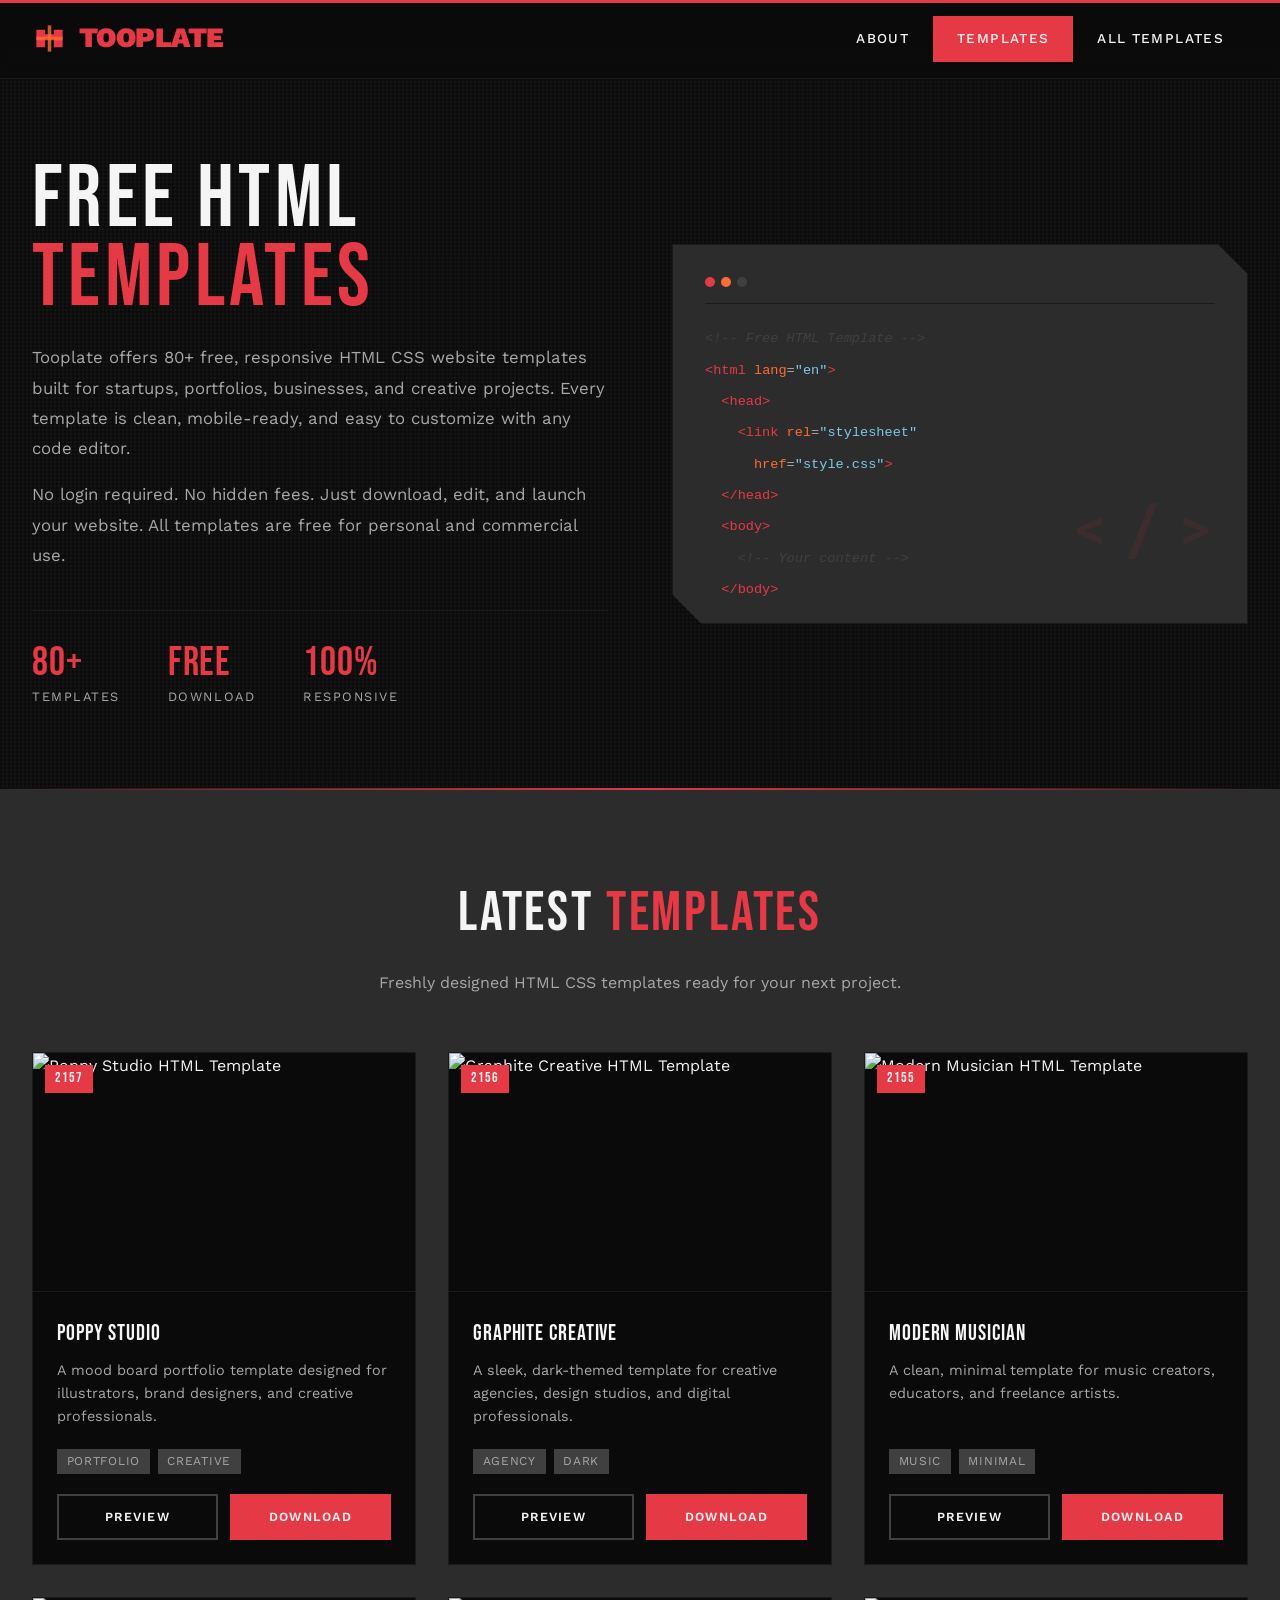
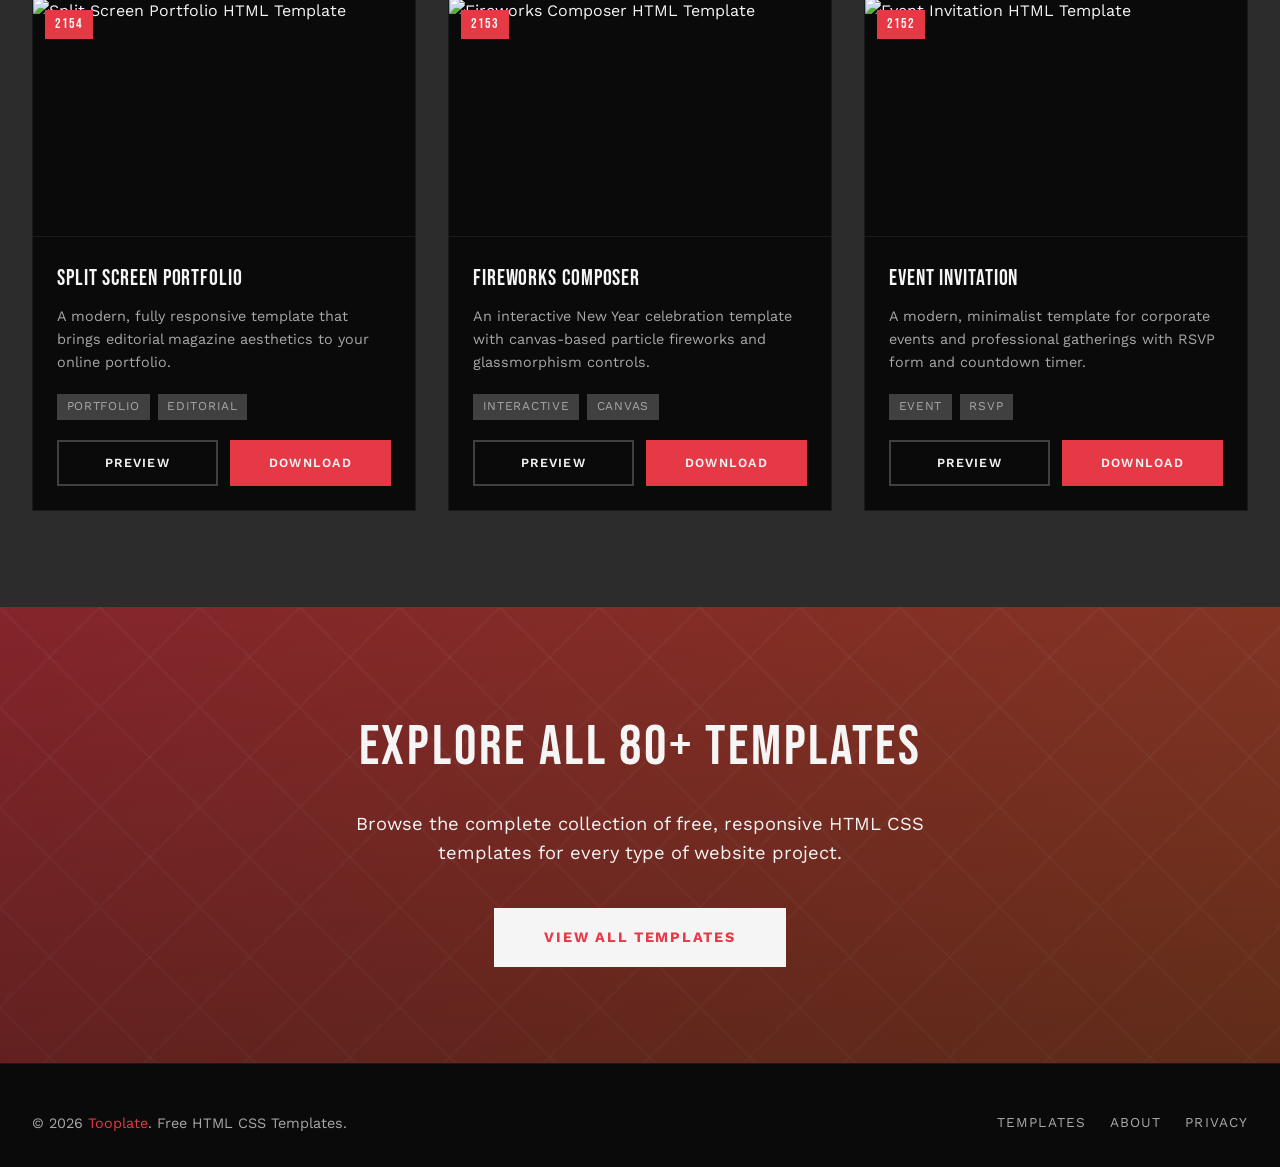
==== index.html @ a1a7fdbd "Add files via upload" ====
<!DOCTYPE html>
<html lang="en">
<head>
    <meta charset="UTF-8">
    <meta name="viewport" content="width=device-width, initial-scale=1.0">
    <title>Free HTML CSS Templates | Tooplate</title>
    <meta name="description" content="Download 80+ free HTML CSS website templates from Tooplate. Responsive, mobile-ready designs for portfolios, businesses, and creative projects. No login required.">
    <link rel="preconnect" href="https://fonts.googleapis.com">
    <link rel="preconnect" href="https://fonts.gstatic.com" crossorigin>
    <link href="https://fonts.googleapis.com/css2?family=Bebas+Neue&family=Work+Sans:wght@300;400;500;600;700&display=swap" rel="stylesheet">
    <style>
        * {
            margin: 0;
            padding: 0;
            box-sizing: border-box;
        }

        :root {
            --black: #0A0A0A;
            --concrete: #2C2C2C;
            --steel: #404040;
            --industrial-red: #E63946;
            --industrial-orange: #FF6B35;
            --light-gray: #A8A8A8;
            --white: #F5F5F5;
            --border: #1A1A1A;
        }

        html {
            scroll-behavior: smooth;
        }

        body {
            font-family: 'Work Sans', -apple-system, BlinkMacSystemFont, sans-serif;
            background-color: var(--black);
            color: var(--white);
            line-height: 1.6;
            overflow-x: hidden;
        }

        h1, h2, h3, h4, h5, h6 {
            font-family: 'Bebas Neue', 'Impact', sans-serif;
            font-weight: 400;
            letter-spacing: 0.05em;
            text-transform: uppercase;
        }

        a {
            text-decoration: none;
            color: inherit;
        }

        .container {
            max-width: 1400px;
            margin: 0 auto;
            padding: 0 2rem;
        }

        /* Navigation */
        nav {
            position: fixed;
            top: 0;
            width: 100%;
            background: linear-gradient(180deg, rgba(10,10,10,0.95) 0%, rgba(10,10,10,0.8) 100%);
            backdrop-filter: blur(10px);
            border-bottom: 1px solid var(--border);
            z-index: 1000;
            transition: background 0.3s ease;
        }

        .nav-container {
            display: flex;
            justify-content: space-between;
            align-items: center;
            padding: 1rem 2rem;
            max-width: 1400px;
            margin: 0 auto;
        }

        .logo {
            display: flex;
            align-items: center;
            gap: 0.75rem;
            font-size: 1.75rem;
            font-weight: 900;
            color: var(--industrial-red);
            text-decoration: none;
            letter-spacing: -0.02em;
            transition: all 0.3s ease;
            cursor: pointer;
            font-family: 'Work Sans', sans-serif;
        }

        .logo svg {
            width: 35px;
            height: 35px;
        }

        .logo:hover {
            color: var(--industrial-orange);
            transform: translateY(-2px);
        }

        .logo:hover svg path,
        .logo:hover svg rect {
            fill: var(--industrial-orange);
        }

        .nav-links {
            display: flex;
            list-style: none;
            gap: 0;
        }

        .nav-links a {
            color: var(--white);
            text-decoration: none;
            font-weight: 500;
            text-transform: uppercase;
            font-size: 0.85rem;
            letter-spacing: 0.1em;
            padding: 0.75rem 1.5rem;
            display: block;
            transition: all 0.3s ease;
        }

        .nav-links a:hover,
        .nav-links a.active {
            color: var(--white);
            background: var(--industrial-red);
        }

        .menu-toggle {
            display: none;
            flex-direction: column;
            gap: 4px;
            cursor: pointer;
        }

        .menu-toggle span {
            width: 25px;
            height: 2px;
            background: var(--white);
            transition: all 0.3s ease;
        }

        /* Hero / About Section */
        .hero-about {
            padding: 10rem 0 5rem;
            position: relative;
            overflow: hidden;
        }

        .hero-about::before {
            content: '';
            position: absolute;
            top: 0;
            left: 0;
            right: 0;
            bottom: 0;
            background-image: 
                repeating-linear-gradient(90deg, transparent, transparent 2px, rgba(255,255,255,0.02) 2px, rgba(255,255,255,0.02) 4px),
                repeating-linear-gradient(0deg, transparent, transparent 2px, rgba(255,255,255,0.02) 2px, rgba(255,255,255,0.02) 4px);
            pointer-events: none;
        }

        .hero-about::after {
            content: '';
            position: absolute;
            bottom: 0;
            left: 0;
            right: 0;
            height: 1px;
            background: linear-gradient(90deg, transparent, var(--industrial-red), transparent);
        }

        .hero-grid {
            display: grid;
            grid-template-columns: 1fr 1fr;
            gap: 4rem;
            align-items: center;
            position: relative;
        }

        .hero-text h1 {
            font-size: clamp(3rem, 7vw, 5.5rem);
            line-height: 0.9;
            margin-bottom: 1.5rem;
        }

        .hero-text h1 span {
            color: var(--industrial-red);
        }

        .hero-text p {
            font-size: 1.05rem;
            line-height: 1.8;
            color: var(--light-gray);
            margin-bottom: 1rem;
        }

        .hero-stats {
            display: flex;
            gap: 3rem;
            margin-top: 2.5rem;
            padding-top: 2rem;
            border-top: 1px solid var(--border);
        }

        .hero-stat {
            text-align: left;
        }

        .hero-stat-number {
            display: block;
            font-family: 'Bebas Neue', sans-serif;
            font-size: 2.5rem;
            color: var(--industrial-red);
            letter-spacing: 0.02em;
            line-height: 1;
        }

        .hero-stat-label {
            font-size: 0.8rem;
            color: var(--light-gray);
            text-transform: uppercase;
            letter-spacing: 0.12em;
            margin-top: 0.25rem;
        }

        .hero-visual {
            position: relative;
            height: 380px;
        }

        .hero-code-block {
            position: absolute;
            top: 0;
            left: 0;
            right: 0;
            bottom: 0;
            background: var(--concrete);
            border: 1px solid var(--border);
            padding: 2rem;
            overflow: hidden;
            clip-path: polygon(0 0, calc(100% - 30px) 0, 100% 30px, 100% 100%, 30px 100%, 0 calc(100% - 30px));
        }

        .hero-code-block::before {
            content: '< / >';
            position: absolute;
            bottom: 1.5rem;
            right: 2rem;
            font-family: 'Bebas Neue', sans-serif;
            font-size: 5rem;
            color: var(--industrial-red);
            opacity: 0.08;
            letter-spacing: 0.05em;
        }

        .code-header {
            display: flex;
            gap: 6px;
            margin-bottom: 1.5rem;
            padding-bottom: 1rem;
            border-bottom: 1px solid var(--border);
        }

        .code-dot {
            width: 10px;
            height: 10px;
            border-radius: 50%;
            background: var(--steel);
        }

        .code-dot:first-child { background: var(--industrial-red); }
        .code-dot:nth-child(2) { background: var(--industrial-orange); }

        .code-line {
            font-family: 'Courier New', monospace;
            font-size: 0.85rem;
            color: var(--light-gray);
            margin-bottom: 0.6rem;
            opacity: 0;
            transform: translateX(-10px);
            animation: codeFade 0.4s ease forwards;
        }

        .code-line:nth-child(2) { animation-delay: 0.1s; }
        .code-line:nth-child(3) { animation-delay: 0.2s; }
        .code-line:nth-child(4) { animation-delay: 0.3s; }
        .code-line:nth-child(5) { animation-delay: 0.4s; }
        .code-line:nth-child(6) { animation-delay: 0.5s; }
        .code-line:nth-child(7) { animation-delay: 0.6s; }
        .code-line:nth-child(8) { animation-delay: 0.7s; }
        .code-line:nth-child(9) { animation-delay: 0.8s; }

        .code-tag { color: var(--industrial-red); }
        .code-attr { color: var(--industrial-orange); }
        .code-val { color: #7EC8E3; }
        .code-comment { color: var(--steel); font-style: italic; }

        @keyframes codeFade {
            to {
                opacity: 1;
                transform: translateX(0);
            }
        }

        /* Templates Section */
        .templates-section {
            padding: 5rem 0 6rem;
            background: var(--concrete);
            position: relative;
        }

        .templates-section::before {
            content: '';
            position: absolute;
            top: 0;
            left: 0;
            right: 0;
            height: 1px;
            background: linear-gradient(90deg, transparent, var(--industrial-red), transparent);
        }

        .section-header {
            text-align: center;
            margin-bottom: 3.5rem;
        }

        .section-header h2 {
            font-size: clamp(2rem, 5vw, 3.5rem);
            margin-bottom: 0.75rem;
        }

        .section-header h2 span {
            color: var(--industrial-red);
        }

        .section-header p {
            max-width: 600px;
            margin: 0 auto;
            color: var(--light-gray);
            font-size: 1rem;
        }

        /* Template Cards */
        .templates-grid {
            display: grid;
            grid-template-columns: repeat(3, 1fr);
            gap: 2rem;
        }

        .template-card {
            background: var(--black);
            border: 1px solid var(--border);
            transition: all 0.4s cubic-bezier(0.22, 1, 0.36, 1);
            position: relative;
            overflow: hidden;
            display: flex;
            flex-direction: column;
        }

        .template-card::before {
            content: '';
            position: absolute;
            top: 0;
            left: 0;
            width: 3px;
            height: 0;
            background: var(--industrial-red);
            transition: height 0.4s cubic-bezier(0.22, 1, 0.36, 1);
            z-index: 2;
        }

        .template-card:hover::before {
            height: 100%;
        }

        .template-card:hover {
            transform: translateY(-8px);
            border-color: var(--industrial-red);
            box-shadow: 0 20px 50px rgba(230, 57, 70, 0.12);
        }

        .template-thumb {
            width: 100%;
            aspect-ratio: 16 / 10;
            overflow: hidden;
            position: relative;
            border-bottom: 1px solid var(--border);
        }

        .template-thumb img {
            width: 100%;
            height: 100%;
            object-fit: cover;
            object-position: top;
            transition: transform 0.6s cubic-bezier(0.22, 1, 0.36, 1);
        }

        .template-card:hover .template-thumb img {
            transform: scale(1.05);
        }

        .template-thumb-overlay {
            position: absolute;
            top: 0;
            left: 0;
            right: 0;
            bottom: 0;
            background: linear-gradient(180deg, transparent 60%, rgba(10,10,10,0.5) 100%);
            opacity: 0;
            transition: opacity 0.3s ease;
            pointer-events: none;
        }

        .template-card:hover .template-thumb-overlay {
            opacity: 1;
        }

        .template-number {
            position: absolute;
            top: 0.75rem;
            left: 0.75rem;
            background: var(--industrial-red);
            color: var(--white);
            font-family: 'Bebas Neue', sans-serif;
            font-size: 0.85rem;
            padding: 0.2rem 0.6rem;
            letter-spacing: 0.08em;
            z-index: 1;
        }

        .template-info {
            padding: 1.5rem;
            display: flex;
            flex-direction: column;
            flex: 1;
        }

        .template-info h3 {
            font-size: 1.4rem;
            margin-bottom: 0.5rem;
            color: var(--white);
            letter-spacing: 0.04em;
            transition: color 0.3s ease;
        }

        .template-card:hover .template-info h3 {
            color: var(--industrial-red);
        }

        .template-info p {
            font-size: 0.9rem;
            line-height: 1.6;
            color: var(--light-gray);
            margin-bottom: 1.25rem;
            flex: 1;
        }

        .template-tags {
            display: flex;
            gap: 0.5rem;
            flex-wrap: wrap;
            margin-bottom: 1.25rem;
        }

        .template-tag {
            background: var(--steel);
            padding: 0.2rem 0.6rem;
            font-size: 0.75rem;
            text-transform: uppercase;
            letter-spacing: 0.06em;
            color: var(--light-gray);
            transition: all 0.3s ease;
        }

        .template-card:hover .template-tag {
            background: rgba(230, 57, 70, 0.15);
            color: var(--white);
        }

        .template-actions {
            display: flex;
            gap: 0.75rem;
            margin-top: auto;
        }

        .btn-preview {
            flex: 1;
            padding: 0.7rem 1rem;
            text-align: center;
            font-weight: 600;
            text-transform: uppercase;
            font-size: 0.78rem;
            letter-spacing: 0.1em;
            border: 2px solid var(--steel);
            color: var(--white);
            transition: all 0.3s ease;
        }

        .btn-preview:hover {
            border-color: var(--industrial-red);
            background: var(--industrial-red);
        }

        .btn-download {
            flex: 1;
            padding: 0.7rem 1rem;
            text-align: center;
            font-weight: 600;
            text-transform: uppercase;
            font-size: 0.78rem;
            letter-spacing: 0.1em;
            background: var(--industrial-red);
            color: var(--white);
            border: 2px solid var(--industrial-red);
            transition: all 0.3s ease;
        }

        .btn-download:hover {
            background: transparent;
            color: var(--industrial-red);
        }

        /* CTA Section */
        .cta {
            padding: 6rem 0;
            background: linear-gradient(135deg, rgba(230,57,70,0.8) 0%, rgba(255,107,53,0.7) 100%);
            text-align: center;
            position: relative;
            overflow: hidden;
        }

        .cta::before {
            content: '';
            position: absolute;
            top: 0;
            left: 0;
            width: 100%;
            height: 100%;
            background-image: 
                linear-gradient(45deg, transparent 49%, rgba(255,255,255,0.05) 49%, rgba(255,255,255,0.05) 51%, transparent 51%),
                linear-gradient(-45deg, transparent 49%, rgba(255,255,255,0.05) 49%, rgba(255,255,255,0.05) 51%, transparent 51%);
            background-size: 100px 100px;
            pointer-events: none;
        }

        .cta::after {
            content: '';
            position: absolute;
            top: 0;
            left: 0;
            right: 0;
            bottom: 0;
            background: linear-gradient(180deg, rgba(10,10,10,0.3) 0%, rgba(10,10,10,0.5) 100%);
            pointer-events: none;
        }

        .cta-content {
            position: relative;
            z-index: 1;
        }

        .cta h2 {
            font-size: clamp(2rem, 5vw, 3.5rem);
            color: var(--white);
            margin-bottom: 1rem;
        }

        .cta p {
            color: var(--white);
            font-size: 1.15rem;
            margin-bottom: 2.5rem;
            max-width: 600px;
            margin-left: auto;
            margin-right: auto;
        }

        .btn-all-templates {
            display: inline-block;
            background: var(--white);
            color: var(--industrial-red);
            padding: 1rem 3rem;
            font-weight: 700;
            text-transform: uppercase;
            letter-spacing: 0.12em;
            font-size: 0.9rem;
            border: 2px solid var(--white);
            transition: all 0.3s ease;
        }

        .btn-all-templates:hover {
            background: transparent;
            color: var(--white);
            transform: translateX(5px);
        }

        /* Footer */
        footer {
            background: var(--black);
            border-top: 1px solid var(--border);
            padding: 3rem 0 2rem;
        }

        .footer-bottom {
            display: flex;
            justify-content: space-between;
            align-items: center;
        }

        .footer-credits {
            display: flex;
            gap: 2rem;
            align-items: center;
        }

        .footer-credits p {
            color: var(--light-gray);
            font-size: 0.9rem;
        }

        .footer-credits a {
            color: var(--industrial-red);
            transition: color 0.3s ease;
        }

        .footer-credits a:hover {
            color: var(--industrial-orange);
        }

        .footer-nav {
            display: flex;
            gap: 1.5rem;
        }

        .footer-nav a {
            color: var(--light-gray);
            font-size: 0.85rem;
            text-transform: uppercase;
            letter-spacing: 0.08em;
            transition: color 0.3s ease;
        }

        .footer-nav a:hover {
            color: var(--industrial-red);
        }

        /* Loading Animation */
        .loading-bar {
            position: fixed;
            top: 0;
            left: 0;
            width: 100%;
            height: 3px;
            background: var(--industrial-red);
            transform: scaleX(0);
            transform-origin: left;
            animation: loading 2s ease-out forwards;
            z-index: 10000;
        }

        @keyframes loading {
            to { transform: scaleX(1); }
        }

        /* Scroll Reveal */
        .reveal {
            opacity: 0;
            transform: translateY(30px);
            transition: opacity 0.7s cubic-bezier(0.22, 1, 0.36, 1), transform 0.7s cubic-bezier(0.22, 1, 0.36, 1);
        }

        .reveal.visible {
            opacity: 1;
            transform: translateY(0);
        }

        /* Responsive */
        @media (max-width: 1024px) {
            .templates-grid {
                grid-template-columns: repeat(2, 1fr);
            }

            .hero-grid {
                grid-template-columns: 1fr;
                gap: 2.5rem;
            }

            .hero-visual {
                height: 280px;
            }
        }

        @media (max-width: 768px) {
            .menu-toggle {
                display: flex;
            }

            .nav-links {
                display: none;
                position: fixed;
                top: 70px;
                left: 0;
                right: 0;
                bottom: 0;
                background: var(--black);
                flex-direction: column;
                padding: 8rem 0;
				justify-content: center;
                border-bottom: 2px solid var(--industrial-red);
                z-index: 999;
                overflow-y: auto;
            }

            .nav-links.active {
                display: flex;
            }

            .nav-links a {
                padding: 1rem 2rem;
                border-bottom: 1px solid var(--border);
            }

            .nav-links a:hover {
                background: var(--industrial-red);
            }

            .menu-toggle.active span:nth-child(1) {
                transform: rotate(45deg) translate(5px, 5px);
            }

            .menu-toggle.active span:nth-child(2) {
                opacity: 0;
            }

            .menu-toggle.active span:nth-child(3) {
                transform: rotate(-45deg) translate(7px, -6px);
            }

            .templates-grid {
                grid-template-columns: 1fr;
            }

            .hero-about {
                padding: 8rem 0 3rem;
            }

            .hero-stats {
                gap: 1.5rem;
            }

            .footer-bottom {
                flex-direction: column;
                gap: 1rem;
                text-align: center;
            }

            .footer-credits {
                flex-direction: column;
                gap: 0.5rem;
            }
        }

        @media (prefers-reduced-motion: reduce) {
            *, *::before, *::after {
                animation-duration: 0.01ms !important;
                animation-iteration-count: 1 !important;
                transition-duration: 0.01ms !important;
            }
        }
    </style>
</head>
<body>
    <div class="loading-bar"></div>

    <!-- Navigation -->
    <nav>
        <div class="nav-container">
            <a href="https://www.tooplate.com" class="logo">
                <svg viewBox="0 0 40 40" xmlns="http://www.w3.org/2000/svg">
                    <path d="M5 10 L5 30 L15 30 L15 20 L25 20 L25 30 L35 30 L35 10 L25 10 L25 15 L15 15 L15 10 Z" fill="#E63946"/>
                    <rect x="18" y="5" width="4" height="30" fill="#FF6B35" opacity="0.8"/>
                    <rect x="5" y="18" width="30" height="4" fill="#FF6B35" opacity="0.8"/>
                </svg>
                TOOPLATE
            </a>
            <ul class="nav-links">
                <li><a href="#about">About</a></li>
                <li><a href="#templates" class="active">Templates</a></li>
                <li><a href="https://www.tooplate.com/free-templates">All Templates</a></li>
            </ul>
            <div class="menu-toggle">
                <span></span>
                <span></span>
                <span></span>
            </div>
        </div>
    </nav>

    <!-- Hero / About Section -->
    <section class="hero-about" id="about">
        <div class="container">
            <div class="hero-grid">
                <div class="hero-text">
                    <h1>Free HTML<br><span>Templates</span></h1>
                    <p>Tooplate offers 80+ free, responsive HTML CSS website templates built for startups, portfolios, businesses, and creative projects. Every template is clean, mobile-ready, and easy to customize with any code editor.</p>
                    <p>No login required. No hidden fees. Just download, edit, and launch your website. All templates are free for personal and commercial use.</p>
                    <div class="hero-stats">
                        <div class="hero-stat">
                            <span class="hero-stat-number">80+</span>
                            <span class="hero-stat-label">Templates</span>
                        </div>
                        <div class="hero-stat">
                            <span class="hero-stat-number">Free</span>
                            <span class="hero-stat-label">Download</span>
                        </div>
                        <div class="hero-stat">
                            <span class="hero-stat-number">100%</span>
                            <span class="hero-stat-label">Responsive</span>
                        </div>
                    </div>
                </div>
                <div class="hero-visual">
                    <div class="hero-code-block">
                        <div class="code-header">
                            <div class="code-dot"></div>
                            <div class="code-dot"></div>
                            <div class="code-dot"></div>
                        </div>
                        <div class="code-line"><span class="code-comment">&lt;!-- Free HTML Template --&gt;</span></div>
                        <div class="code-line"><span class="code-tag">&lt;html</span> <span class="code-attr">lang</span>=<span class="code-val">"en"</span><span class="code-tag">&gt;</span></div>
                        <div class="code-line">&nbsp;&nbsp;<span class="code-tag">&lt;head&gt;</span></div>
                        <div class="code-line">&nbsp;&nbsp;&nbsp;&nbsp;<span class="code-tag">&lt;link</span> <span class="code-attr">rel</span>=<span class="code-val">"stylesheet"</span></div>
                        <div class="code-line">&nbsp;&nbsp;&nbsp;&nbsp;&nbsp;&nbsp;<span class="code-attr">href</span>=<span class="code-val">"style.css"</span><span class="code-tag">&gt;</span></div>
                        <div class="code-line">&nbsp;&nbsp;<span class="code-tag">&lt;/head&gt;</span></div>
                        <div class="code-line">&nbsp;&nbsp;<span class="code-tag">&lt;body&gt;</span></div>
                        <div class="code-line">&nbsp;&nbsp;&nbsp;&nbsp;<span class="code-comment">&lt;!-- Your content --&gt;</span></div>
                        <div class="code-line">&nbsp;&nbsp;<span class="code-tag">&lt;/body&gt;</span></div>
                    </div>
                </div>
            </div>
        </div>
    </section>

    <!-- Templates Grid -->
    <section class="templates-section" id="templates">
        <div class="container">
            <div class="section-header">
                <h2>Latest <span>Templates</span></h2>
                <p>Freshly designed HTML CSS templates ready for your next project.</p>
            </div>

            <div class="templates-grid">

                <!-- Template 1: Poppy Studio -->
                <div class="template-card reveal">
                    <div class="template-thumb">
                        <img src="https://www.tooplate.com/thumbnails/tooplate-2157-poppy-studio.jpg" alt="Poppy Studio HTML Template">
                        <div class="template-thumb-overlay"></div>
                        <span class="template-number">2157</span>
                    </div>
                    <div class="template-info">
                        <h3>Poppy Studio</h3>
                        <p>A mood board portfolio template designed for illustrators, brand designers, and creative professionals.</p>
                        <div class="template-tags">
                            <span class="template-tag">Portfolio</span>
                            <span class="template-tag">Creative</span>
                        </div>
                        <div class="template-actions">
                            <a href="https://www.tooplate.com/view/2157-poppy-studio" class="btn-preview" rel="nofollow">Preview</a>
                            <a href="#tooplate-2157-poppy-studio" class="btn-download" rel="nofollow">Download</a>
                        </div>
                    </div>
                </div>

                <!-- Template 2: Graphite Creative -->
                <div class="template-card reveal">
                    <div class="template-thumb">
                        <img src="https://www.tooplate.com/thumbnails/tooplate-2156-graphite-creative.jpg" alt="Graphite Creative HTML Template">
                        <div class="template-thumb-overlay"></div>
                        <span class="template-number">2156</span>
                    </div>
                    <div class="template-info">
                        <h3>Graphite Creative</h3>
                        <p>A sleek, dark-themed template for creative agencies, design studios, and digital professionals.</p>
                        <div class="template-tags">
                            <span class="template-tag">Agency</span>
                            <span class="template-tag">Dark</span>
                        </div>
                        <div class="template-actions">
                            <a href="https://www.tooplate.com/view/2156-graphite-creative" class="btn-preview" rel="nofollow">Preview</a>
                            <a href="#tooplate-2156-graphite-creative" class="btn-download" rel="nofollow">Download</a>
                        </div>
                    </div>
                </div>

                <!-- Template 3: Modern Musician -->
                <div class="template-card reveal">
                    <div class="template-thumb">
                        <img src="https://www.tooplate.com/thumbnails/tooplate-2155-modern-musician.jpg" alt="Modern Musician HTML Template">
                        <div class="template-thumb-overlay"></div>
                        <span class="template-number">2155</span>
                    </div>
                    <div class="template-info">
                        <h3>Modern Musician</h3>
                        <p>A clean, minimal template for music creators, educators, and freelance artists.</p>
                        <div class="template-tags">
                            <span class="template-tag">Music</span>
                            <span class="template-tag">Minimal</span>
                        </div>
                        <div class="template-actions">
                            <a href="https://www.tooplate.com/view/2155-modern-musician" class="btn-preview" rel="nofollow">Preview</a>
                            <a href="#tooplate-2155-modern-musician" class="btn-download" rel="nofollow">Download</a>
                        </div>
                    </div>
                </div>

                <!-- Template 4: Split Screen Portfolio -->
                <div class="template-card reveal">
                    <div class="template-thumb">
                        <img src="https://www.tooplate.com/thumbnails/tooplate-2154-split-portfolio.jpg" alt="Split Screen Portfolio HTML Template">
                        <div class="template-thumb-overlay"></div>
                        <span class="template-number">2154</span>
                    </div>
                    <div class="template-info">
                        <h3>Split Screen Portfolio</h3>
                        <p>A modern, fully responsive template that brings editorial magazine aesthetics to your online portfolio.</p>
                        <div class="template-tags">
                            <span class="template-tag">Portfolio</span>
                            <span class="template-tag">Editorial</span>
                        </div>
                        <div class="template-actions">
                            <a href="https://www.tooplate.com/view/2154-split-portfolio" class="btn-preview" rel="nofollow">Preview</a>
                            <a href="#tooplate-2154-split-portfolio" class="btn-download" rel="nofollow">Download</a>
                        </div>
                    </div>
                </div>

                <!-- Template 5: Fireworks Composer -->
                <div class="template-card reveal">
                    <div class="template-thumb">
                        <img src="https://www.tooplate.com/thumbnails/tooplate-2153-fireworks-composer.jpg" alt="Fireworks Composer HTML Template">
                        <div class="template-thumb-overlay"></div>
                        <span class="template-number">2153</span>
                    </div>
                    <div class="template-info">
                        <h3>Fireworks Composer</h3>
                        <p>An interactive New Year celebration template with canvas-based particle fireworks and glassmorphism controls.</p>
                        <div class="template-tags">
                            <span class="template-tag">Interactive</span>
                            <span class="template-tag">Canvas</span>
                        </div>
                        <div class="template-actions">
                            <a href="https://www.tooplate.com/view/2153-fireworks-composer" class="btn-preview" rel="nofollow">Preview</a>
                            <a href="#tooplate-2153-fireworks-composer" class="btn-download" rel="nofollow">Download</a>
                        </div>
                    </div>
                </div>

                <!-- Template 6: Event Invitation -->
                <div class="template-card reveal">
                    <div class="template-thumb">
                        <img src="https://www.tooplate.com/thumbnails/tooplate-2152-event-invitation.jpg" alt="Event Invitation HTML Template">
                        <div class="template-thumb-overlay"></div>
                        <span class="template-number">2152</span>
                    </div>
                    <div class="template-info">
                        <h3>Event Invitation</h3>
                        <p>A modern, minimalist template for corporate events and professional gatherings with RSVP form and countdown timer.</p>
                        <div class="template-tags">
                            <span class="template-tag">Event</span>
                            <span class="template-tag">RSVP</span>
                        </div>
                        <div class="template-actions">
                            <a href="https://www.tooplate.com/view/2152-event-invitation" class="btn-preview" rel="nofollow">Preview</a>
                            <a href="#tooplate-2152-event-invitation" class="btn-download" rel="nofollow">Download</a>
                        </div>
                    </div>
                </div>

            </div>
        </div>
    </section>

    <!-- CTA Section -->
    <section class="cta">
        <div class="container">
            <div class="cta-content">
                <h2>Explore All 80+ Templates</h2>
                <p>Browse the complete collection of free, responsive HTML CSS templates for every type of website project.</p>
                <a href="https://www.tooplate.com/free-templates" class="btn-all-templates" rel="nofollow">View All Templates</a>
            </div>
        </div>
    </section>

    <!-- Footer -->
    <footer>
        <div class="container">
            <div class="footer-bottom">
                <div class="footer-credits">
                    <p>&copy; 2026 <a href="https://www.tooplate.com" rel="nofollow">Tooplate</a>. Free HTML CSS Templates.</p>
                </div>
                <div class="footer-nav">
                    <a href="https://www.tooplate.com/free-templates" rel="nofollow">Templates</a>
                    <a href="https://www.tooplate.com/about" rel="nofollow">About</a>
                    <a href="https://www.tooplate.com/privacy" rel="nofollow">Privacy</a>
                </div>
            </div>
        </div>
    </footer>

    <script>
        // Mobile menu toggle
        const menuToggle = document.querySelector('.menu-toggle');
        const navLinks = document.querySelector('.nav-links');

        menuToggle.addEventListener('click', function() {
            navLinks.classList.toggle('active');
            this.classList.toggle('active');
        });

        // Close mobile menu on link click
        document.querySelectorAll('.nav-links a').forEach(link => {
            link.addEventListener('click', () => {
                navLinks.classList.remove('active');
                menuToggle.classList.remove('active');
            });
        });

        // Navigation background on scroll
        window.addEventListener('scroll', function() {
            const nav = document.querySelector('nav');
            if (window.scrollY > 50) {
                nav.style.background = 'rgba(10, 10, 10, 0.98)';
            } else {
                nav.style.background = 'linear-gradient(180deg, rgba(10,10,10,0.95) 0%, rgba(10,10,10,0.8) 100%)';
            }
        });

        // IntersectionObserver scroll reveal with setTimeout fallback
        const revealElements = document.querySelectorAll('.reveal');

        if ('IntersectionObserver' in window) {
            const observer = new IntersectionObserver((entries) => {
                entries.forEach((entry, index) => {
                    if (entry.isIntersecting) {
                        setTimeout(() => {
                            entry.target.classList.add('visible');
                        }, index * 100);
                        observer.unobserve(entry.target);
                    }
                });
            }, { threshold: 0.1 });

            revealElements.forEach(el => observer.observe(el));
        }

        // Fallback: reveal all after 3 seconds (for iframe previews)
        setTimeout(() => {
            revealElements.forEach(el => el.classList.add('visible'));
        }, 3000);

        // Remove loading bar
        window.addEventListener('load', function() {
            setTimeout(() => {
                document.querySelector('.loading-bar').style.display = 'none';
            }, 2000);
        });
    </script>
</body>
</html>
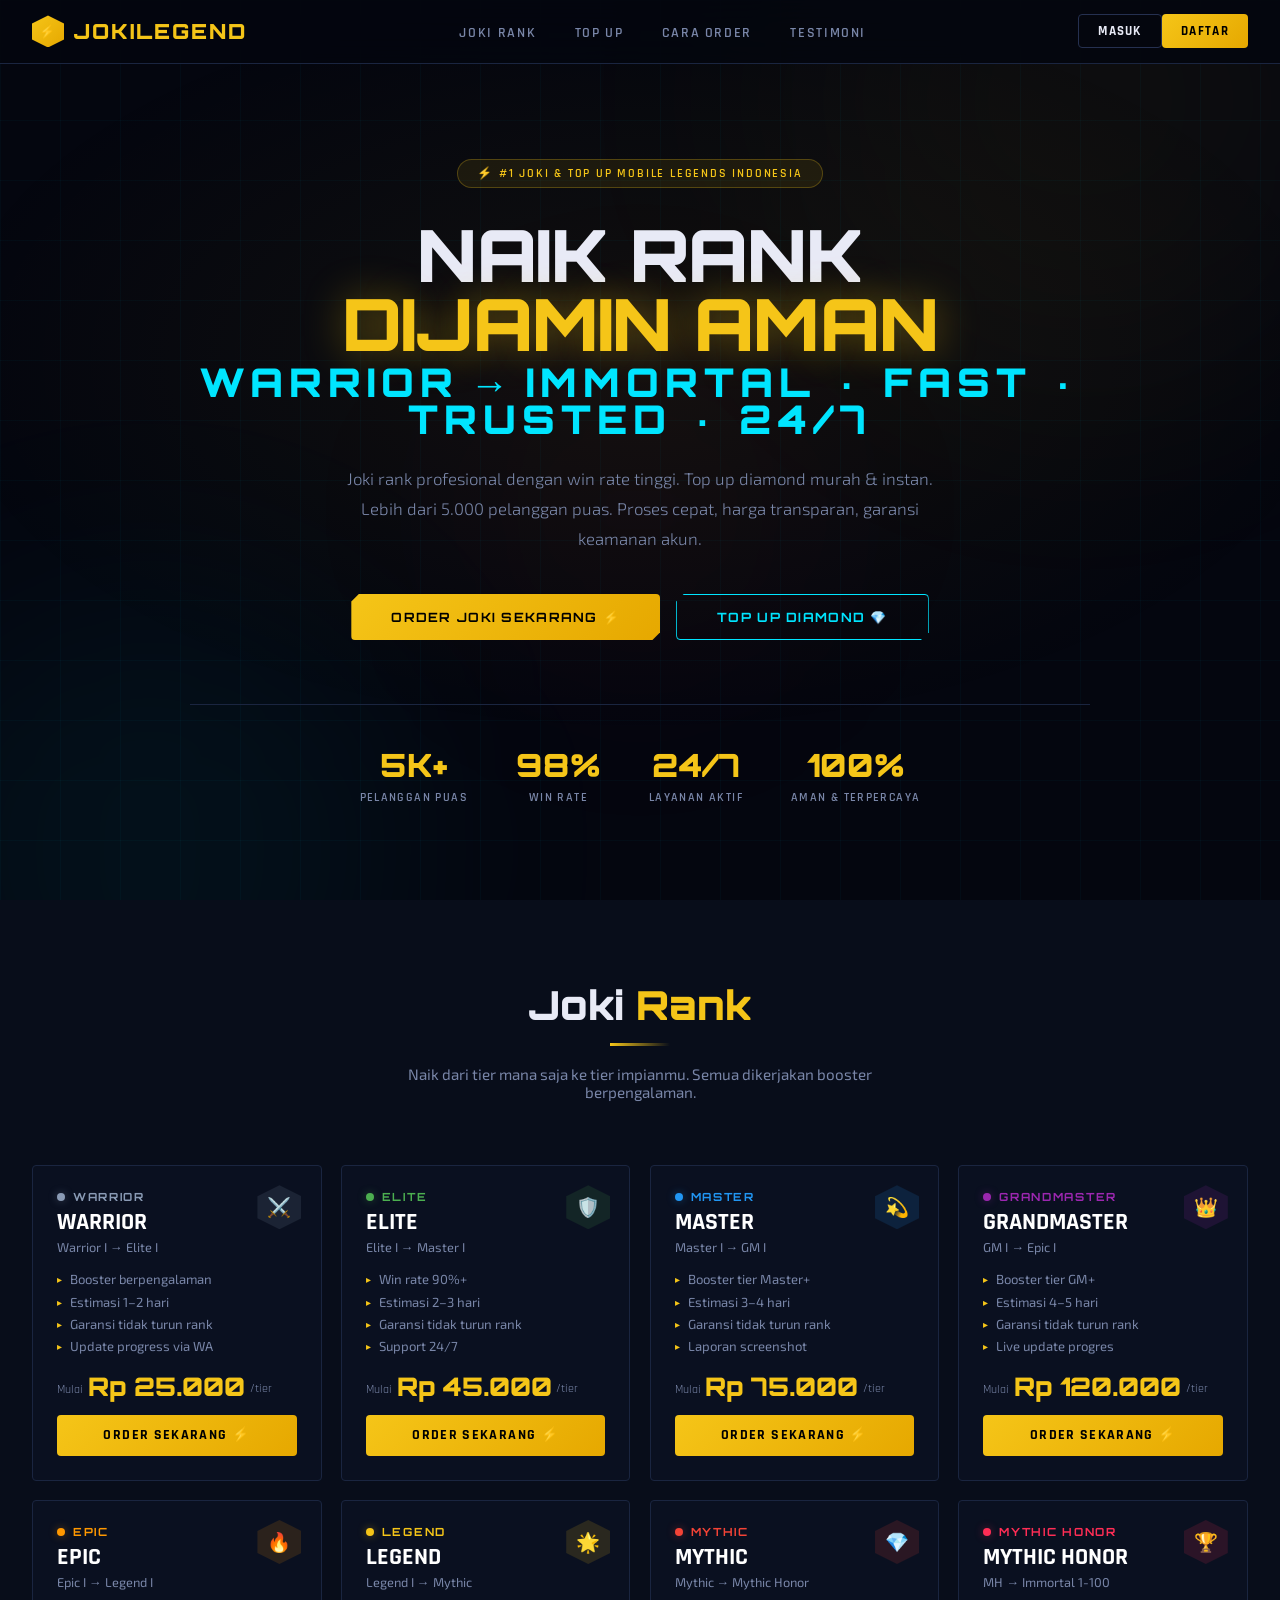
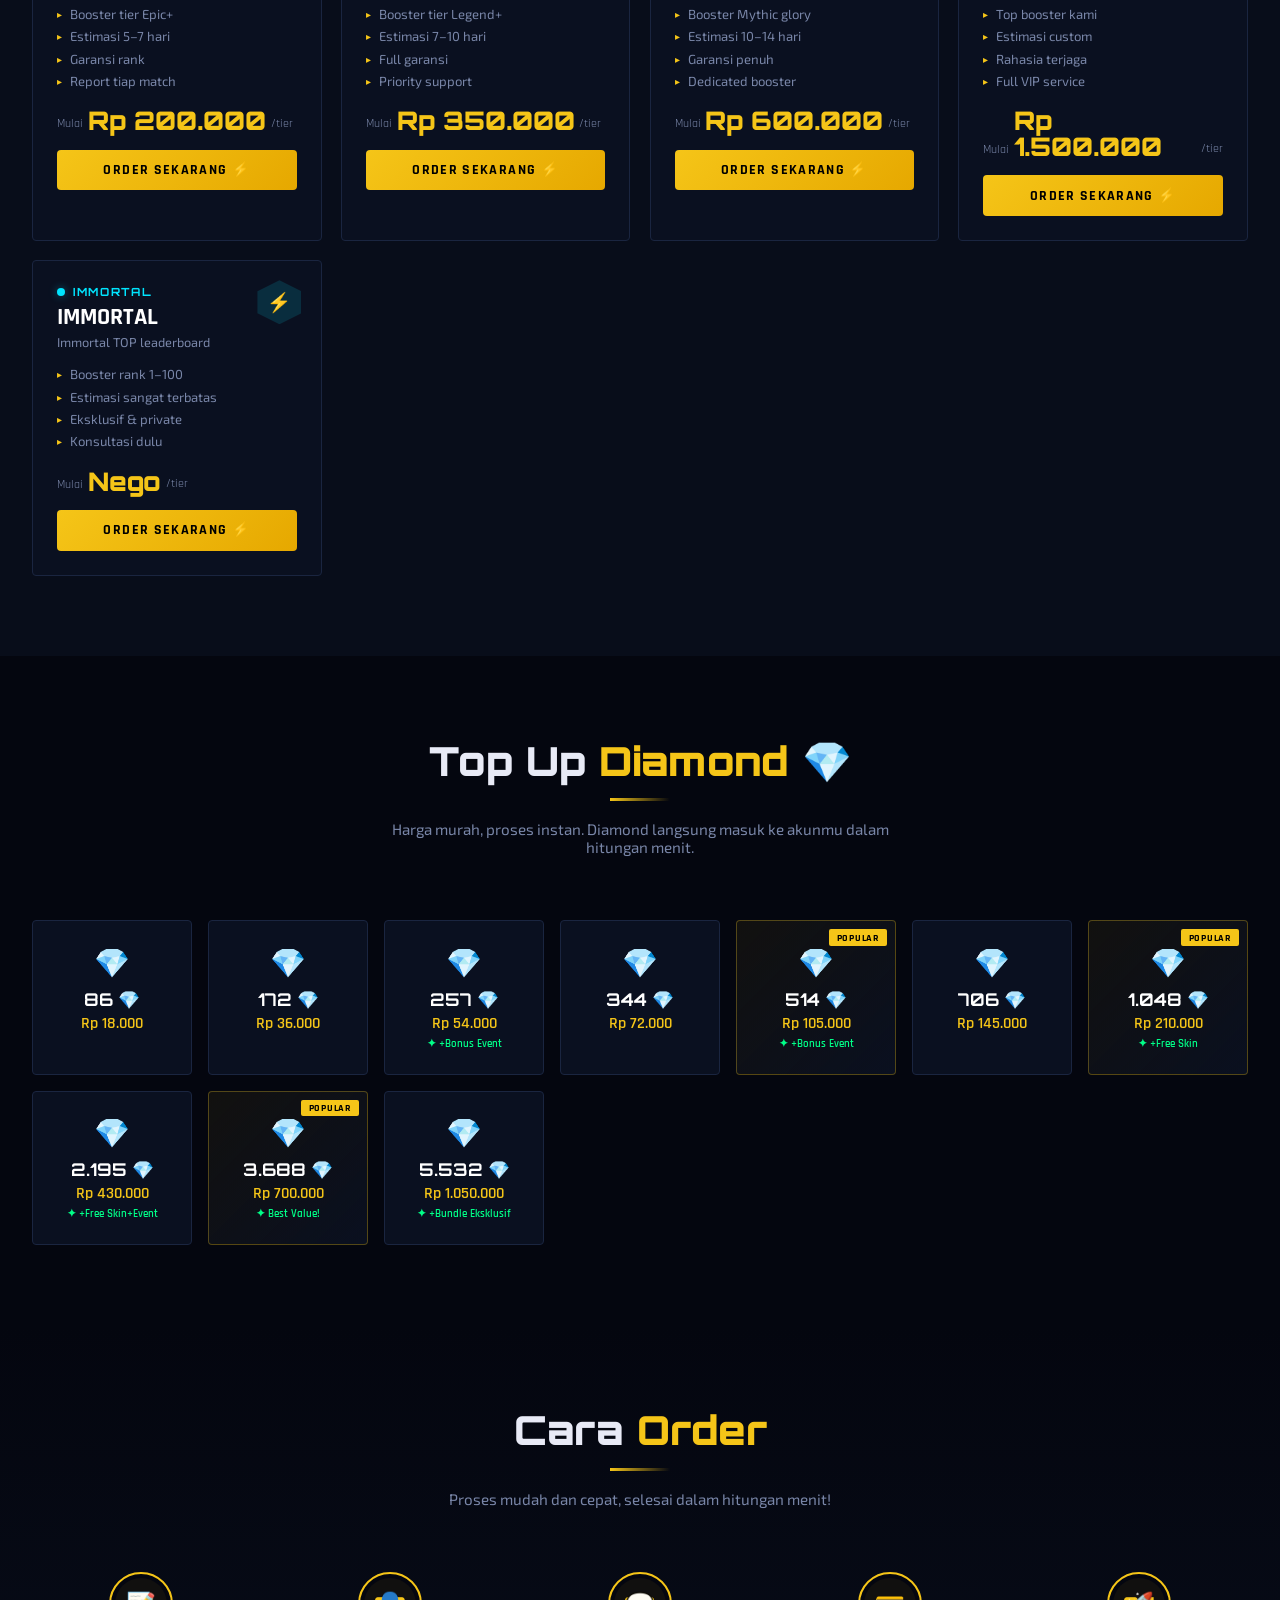
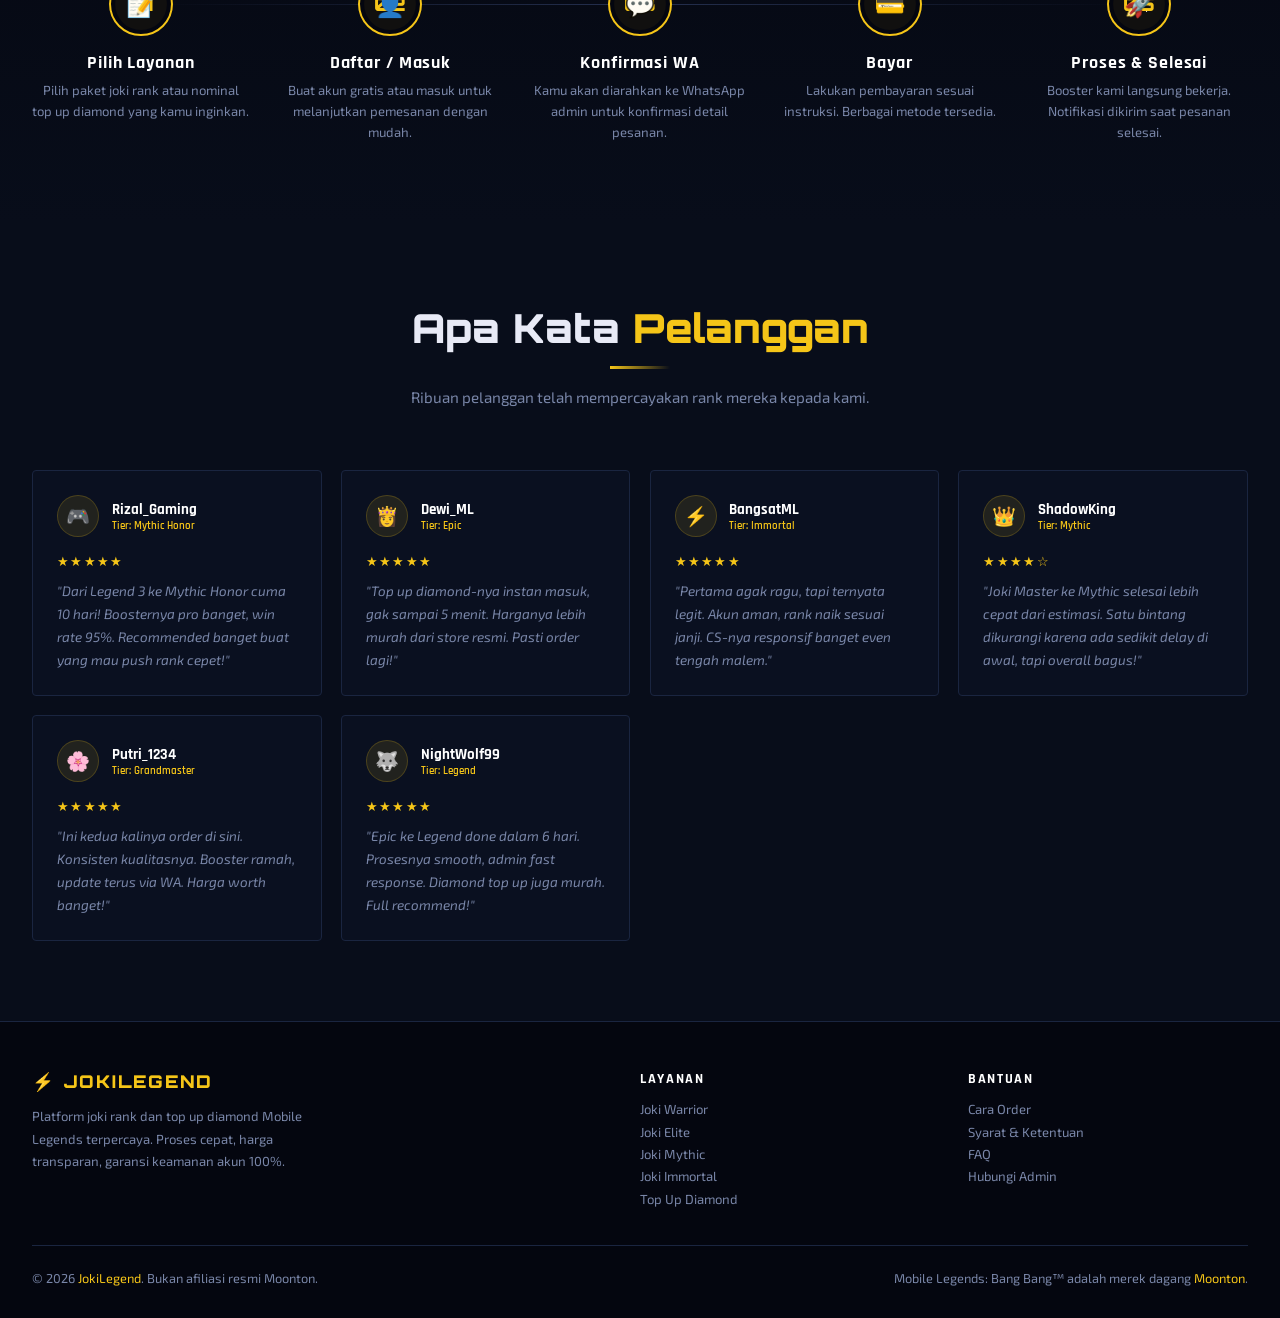
==== commit 9c345d0d: "Update index.html" ====
--- a/index.html
+++ b/index.html
@@ -1,1074 +1,757 @@
 <!DOCTYPE html>
-<html lang="en">
+<html lang="id">
 <head>
-    <meta charset="UTF-8">
-    <meta name="viewport" content="width=device-width, initial-scale=1.0">
-    <title>Free HTML CSS Templates | Tooplate</title>
-    <meta name="description" content="Download 80+ free HTML CSS website templates from Tooplate. Responsive, mobile-ready designs for portfolios, businesses, and creative projects. No login required.">
-    <link rel="preconnect" href="https://fonts.googleapis.com">
-    <link rel="preconnect" href="https://fonts.gstatic.com" crossorigin>
-    <link href="https://fonts.googleapis.com/css2?family=Bebas+Neue&family=Work+Sans:wght@300;400;500;600;700&display=swap" rel="stylesheet">
-    <style>
-        * {
-            margin: 0;
-            padding: 0;
-            box-sizing: border-box;
-        }
-
-        :root {
-            --black: #0A0A0A;
-            --concrete: #2C2C2C;
-            --steel: #404040;
-            --industrial-red: #E63946;
-            --industrial-orange: #FF6B35;
-            --light-gray: #A8A8A8;
-            --white: #F5F5F5;
-            --border: #1A1A1A;
-        }
-
-        html {
-            scroll-behavior: smooth;
-        }
-
-        body {
-            font-family: 'Work Sans', -apple-system, BlinkMacSystemFont, sans-serif;
-            background-color: var(--black);
-            color: var(--white);
-            line-height: 1.6;
-            overflow-x: hidden;
-        }
-
-        h1, h2, h3, h4, h5, h6 {
-            font-family: 'Bebas Neue', 'Impact', sans-serif;
-            font-weight: 400;
-            letter-spacing: 0.05em;
-            text-transform: uppercase;
-        }
-
-        a {
-            text-decoration: none;
-            color: inherit;
-        }
-
-        .container {
-            max-width: 1400px;
-            margin: 0 auto;
-            padding: 0 2rem;
-        }
-
-        /* Navigation */
-        nav {
-            position: fixed;
-            top: 0;
-            width: 100%;
-            background: linear-gradient(180deg, rgba(10,10,10,0.95) 0%, rgba(10,10,10,0.8) 100%);
-            backdrop-filter: blur(10px);
-            border-bottom: 1px solid var(--border);
-            z-index: 1000;
-            transition: background 0.3s ease;
-        }
-
-        .nav-container {
-            display: flex;
-            justify-content: space-between;
-            align-items: center;
-            padding: 1rem 2rem;
-            max-width: 1400px;
-            margin: 0 auto;
-        }
-
-        .logo {
-            display: flex;
-            align-items: center;
-            gap: 0.75rem;
-            font-size: 1.75rem;
-            font-weight: 900;
-            color: var(--industrial-red);
-            text-decoration: none;
-            letter-spacing: -0.02em;
-            transition: all 0.3s ease;
-            cursor: pointer;
-            font-family: 'Work Sans', sans-serif;
-        }
-
-        .logo svg {
-            width: 35px;
-            height: 35px;
-        }
-
-        .logo:hover {
-            color: var(--industrial-orange);
-            transform: translateY(-2px);
-        }
-
-        .logo:hover svg path,
-        .logo:hover svg rect {
-            fill: var(--industrial-orange);
-        }
-
-        .nav-links {
-            display: flex;
-            list-style: none;
-            gap: 0;
-        }
-
-        .nav-links a {
-            color: var(--white);
-            text-decoration: none;
-            font-weight: 500;
-            text-transform: uppercase;
-            font-size: 0.85rem;
-            letter-spacing: 0.1em;
-            padding: 0.75rem 1.5rem;
-            display: block;
-            transition: all 0.3s ease;
-        }
-
-        .nav-links a:hover,
-        .nav-links a.active {
-            color: var(--white);
-            background: var(--industrial-red);
-        }
-
-        .menu-toggle {
-            display: none;
-            flex-direction: column;
-            gap: 4px;
-            cursor: pointer;
-        }
-
-        .menu-toggle span {
-            width: 25px;
-            height: 2px;
-            background: var(--white);
-            transition: all 0.3s ease;
-        }
-
-        /* Hero / About Section */
-        .hero-about {
-            padding: 10rem 0 5rem;
-            position: relative;
-            overflow: hidden;
-        }
-
-        .hero-about::before {
-            content: '';
-            position: absolute;
-            top: 0;
-            left: 0;
-            right: 0;
-            bottom: 0;
-            background-image: 
-                repeating-linear-gradient(90deg, transparent, transparent 2px, rgba(255,255,255,0.02) 2px, rgba(255,255,255,0.02) 4px),
-                repeating-linear-gradient(0deg, transparent, transparent 2px, rgba(255,255,255,0.02) 2px, rgba(255,255,255,0.02) 4px);
-            pointer-events: none;
-        }
-
-        .hero-about::after {
-            content: '';
-            position: absolute;
-            bottom: 0;
-            left: 0;
-            right: 0;
-            height: 1px;
-            background: linear-gradient(90deg, transparent, var(--industrial-red), transparent);
-        }
-
-        .hero-grid {
-            display: grid;
-            grid-template-columns: 1fr 1fr;
-            gap: 4rem;
-            align-items: center;
-            position: relative;
-        }
-
-        .hero-text h1 {
-            font-size: clamp(3rem, 7vw, 5.5rem);
-            line-height: 0.9;
-            margin-bottom: 1.5rem;
-        }
-
-        .hero-text h1 span {
-            color: var(--industrial-red);
-        }
-
-        .hero-text p {
-            font-size: 1.05rem;
-            line-height: 1.8;
-            color: var(--light-gray);
-            margin-bottom: 1rem;
-        }
-
-        .hero-stats {
-            display: flex;
-            gap: 3rem;
-            margin-top: 2.5rem;
-            padding-top: 2rem;
-            border-top: 1px solid var(--border);
-        }
-
-        .hero-stat {
-            text-align: left;
-        }
-
-        .hero-stat-number {
-            display: block;
-            font-family: 'Bebas Neue', sans-serif;
-            font-size: 2.5rem;
-            color: var(--industrial-red);
-            letter-spacing: 0.02em;
-            line-height: 1;
-        }
-
-        .hero-stat-label {
-            font-size: 0.8rem;
-            color: var(--light-gray);
-            text-transform: uppercase;
-            letter-spacing: 0.12em;
-            margin-top: 0.25rem;
-        }
-
-        .hero-visual {
-            position: relative;
-            height: 380px;
-        }
-
-        .hero-code-block {
-            position: absolute;
-            top: 0;
-            left: 0;
-            right: 0;
-            bottom: 0;
-            background: var(--concrete);
-            border: 1px solid var(--border);
-            padding: 2rem;
-            overflow: hidden;
-            clip-path: polygon(0 0, calc(100% - 30px) 0, 100% 30px, 100% 100%, 30px 100%, 0 calc(100% - 30px));
-        }
-
-        .hero-code-block::before {
-            content: '< / >';
-            position: absolute;
-            bottom: 1.5rem;
-            right: 2rem;
-            font-family: 'Bebas Neue', sans-serif;
-            font-size: 5rem;
-            color: var(--industrial-red);
-            opacity: 0.08;
-            letter-spacing: 0.05em;
-        }
-
-        .code-header {
-            display: flex;
-            gap: 6px;
-            margin-bottom: 1.5rem;
-            padding-bottom: 1rem;
-            border-bottom: 1px solid var(--border);
-        }
-
-        .code-dot {
-            width: 10px;
-            height: 10px;
-            border-radius: 50%;
-            background: var(--steel);
-        }
-
-        .code-dot:first-child { background: var(--industrial-red); }
-        .code-dot:nth-child(2) { background: var(--industrial-orange); }
-
-        .code-line {
-            font-family: 'Courier New', monospace;
-            font-size: 0.85rem;
-            color: var(--light-gray);
-            margin-bottom: 0.6rem;
-            opacity: 0;
-            transform: translateX(-10px);
-            animation: codeFade 0.4s ease forwards;
-        }
-
-        .code-line:nth-child(2) { animation-delay: 0.1s; }
-        .code-line:nth-child(3) { animation-delay: 0.2s; }
-        .code-line:nth-child(4) { animation-delay: 0.3s; }
-        .code-line:nth-child(5) { animation-delay: 0.4s; }
-        .code-line:nth-child(6) { animation-delay: 0.5s; }
-        .code-line:nth-child(7) { animation-delay: 0.6s; }
-        .code-line:nth-child(8) { animation-delay: 0.7s; }
-        .code-line:nth-child(9) { animation-delay: 0.8s; }
-
-        .code-tag { color: var(--industrial-red); }
-        .code-attr { color: var(--industrial-orange); }
-        .code-val { color: #7EC8E3; }
-        .code-comment { color: var(--steel); font-style: italic; }
-
-        @keyframes codeFade {
-            to {
-                opacity: 1;
-                transform: translateX(0);
-            }
-        }
-
-        /* Templates Section */
-        .templates-section {
-            padding: 5rem 0 6rem;
-            background: var(--concrete);
-            position: relative;
-        }
-
-        .templates-section::before {
-            content: '';
-            position: absolute;
-            top: 0;
-            left: 0;
-            right: 0;
-            height: 1px;
-            background: linear-gradient(90deg, transparent, var(--industrial-red), transparent);
-        }
-
-        .section-header {
-            text-align: center;
-            margin-bottom: 3.5rem;
-        }
-
-        .section-header h2 {
-            font-size: clamp(2rem, 5vw, 3.5rem);
-            margin-bottom: 0.75rem;
-        }
-
-        .section-header h2 span {
-            color: var(--industrial-red);
-        }
-
-        .section-header p {
-            max-width: 600px;
-            margin: 0 auto;
-            color: var(--light-gray);
-            font-size: 1rem;
-        }
-
-        /* Template Cards */
-        .templates-grid {
-            display: grid;
-            grid-template-columns: repeat(3, 1fr);
-            gap: 2rem;
-        }
-
-        .template-card {
-            background: var(--black);
-            border: 1px solid var(--border);
-            transition: all 0.4s cubic-bezier(0.22, 1, 0.36, 1);
-            position: relative;
-            overflow: hidden;
-            display: flex;
-            flex-direction: column;
-        }
-
-        .template-card::before {
-            content: '';
-            position: absolute;
-            top: 0;
-            left: 0;
-            width: 3px;
-            height: 0;
-            background: var(--industrial-red);
-            transition: height 0.4s cubic-bezier(0.22, 1, 0.36, 1);
-            z-index: 2;
-        }
-
-        .template-card:hover::before {
-            height: 100%;
-        }
-
-        .template-card:hover {
-            transform: translateY(-8px);
-            border-color: var(--industrial-red);
-            box-shadow: 0 20px 50px rgba(230, 57, 70, 0.12);
-        }
-
-        .template-thumb {
-            width: 100%;
-            aspect-ratio: 16 / 10;
-            overflow: hidden;
-            position: relative;
-            border-bottom: 1px solid var(--border);
-        }
-
-        .template-thumb img {
-            width: 100%;
-            height: 100%;
-            object-fit: cover;
-            object-position: top;
-            transition: transform 0.6s cubic-bezier(0.22, 1, 0.36, 1);
-        }
-
-        .template-card:hover .template-thumb img {
-            transform: scale(1.05);
-        }
-
-        .template-thumb-overlay {
-            position: absolute;
-            top: 0;
-            left: 0;
-            right: 0;
-            bottom: 0;
-            background: linear-gradient(180deg, transparent 60%, rgba(10,10,10,0.5) 100%);
-            opacity: 0;
-            transition: opacity 0.3s ease;
-            pointer-events: none;
-        }
-
-        .template-card:hover .template-thumb-overlay {
-            opacity: 1;
-        }
-
-        .template-number {
-            position: absolute;
-            top: 0.75rem;
-            left: 0.75rem;
-            background: var(--industrial-red);
-            color: var(--white);
-            font-family: 'Bebas Neue', sans-serif;
-            font-size: 0.85rem;
-            padding: 0.2rem 0.6rem;
-            letter-spacing: 0.08em;
-            z-index: 1;
-        }
-
-        .template-info {
-            padding: 1.5rem;
-            display: flex;
-            flex-direction: column;
-            flex: 1;
-        }
-
-        .template-info h3 {
-            font-size: 1.4rem;
-            margin-bottom: 0.5rem;
-            color: var(--white);
-            letter-spacing: 0.04em;
-            transition: color 0.3s ease;
-        }
-
-        .template-card:hover .template-info h3 {
-            color: var(--industrial-red);
-        }
-
-        .template-info p {
-            font-size: 0.9rem;
-            line-height: 1.6;
-            color: var(--light-gray);
-            margin-bottom: 1.25rem;
-            flex: 1;
-        }
-
-        .template-tags {
-            display: flex;
-            gap: 0.5rem;
-            flex-wrap: wrap;
-            margin-bottom: 1.25rem;
-        }
-
-        .template-tag {
-            background: var(--steel);
-            padding: 0.2rem 0.6rem;
-            font-size: 0.75rem;
-            text-transform: uppercase;
-            letter-spacing: 0.06em;
-            color: var(--light-gray);
-            transition: all 0.3s ease;
-        }
-
-        .template-card:hover .template-tag {
-            background: rgba(230, 57, 70, 0.15);
-            color: var(--white);
-        }
-
-        .template-actions {
-            display: flex;
-            gap: 0.75rem;
-            margin-top: auto;
-        }
-
-        .btn-preview {
-            flex: 1;
-            padding: 0.7rem 1rem;
-            text-align: center;
-            font-weight: 600;
-            text-transform: uppercase;
-            font-size: 0.78rem;
-            letter-spacing: 0.1em;
-            border: 2px solid var(--steel);
-            color: var(--white);
-            transition: all 0.3s ease;
-        }
-
-        .btn-preview:hover {
-            border-color: var(--industrial-red);
-            background: var(--industrial-red);
-        }
-
-        .btn-download {
-            flex: 1;
-            padding: 0.7rem 1rem;
-            text-align: center;
-            font-weight: 600;
-            text-transform: uppercase;
-            font-size: 0.78rem;
-            letter-spacing: 0.1em;
-            background: var(--industrial-red);
-            color: var(--white);
-            border: 2px solid var(--industrial-red);
-            transition: all 0.3s ease;
-        }
-
-        .btn-download:hover {
-            background: transparent;
-            color: var(--industrial-red);
-        }
-
-        /* CTA Section */
-        .cta {
-            padding: 6rem 0;
-            background: linear-gradient(135deg, rgba(230,57,70,0.8) 0%, rgba(255,107,53,0.7) 100%);
-            text-align: center;
-            position: relative;
-            overflow: hidden;
-        }
-
-        .cta::before {
-            content: '';
-            position: absolute;
-            top: 0;
-            left: 0;
-            width: 100%;
-            height: 100%;
-            background-image: 
-                linear-gradient(45deg, transparent 49%, rgba(255,255,255,0.05) 49%, rgba(255,255,255,0.05) 51%, transparent 51%),
-                linear-gradient(-45deg, transparent 49%, rgba(255,255,255,0.05) 49%, rgba(255,255,255,0.05) 51%, transparent 51%);
-            background-size: 100px 100px;
-            pointer-events: none;
-        }
-
-        .cta::after {
-            content: '';
-            position: absolute;
-            top: 0;
-            left: 0;
-            right: 0;
-            bottom: 0;
-            background: linear-gradient(180deg, rgba(10,10,10,0.3) 0%, rgba(10,10,10,0.5) 100%);
-            pointer-events: none;
-        }
-
-        .cta-content {
-            position: relative;
-            z-index: 1;
-        }
-
-        .cta h2 {
-            font-size: clamp(2rem, 5vw, 3.5rem);
-            color: var(--white);
-            margin-bottom: 1rem;
-        }
-
-        .cta p {
-            color: var(--white);
-            font-size: 1.15rem;
-            margin-bottom: 2.5rem;
-            max-width: 600px;
-            margin-left: auto;
-            margin-right: auto;
-        }
-
-        .btn-all-templates {
-            display: inline-block;
-            background: var(--white);
-            color: var(--industrial-red);
-            padding: 1rem 3rem;
-            font-weight: 700;
-            text-transform: uppercase;
-            letter-spacing: 0.12em;
-            font-size: 0.9rem;
-            border: 2px solid var(--white);
-            transition: all 0.3s ease;
-        }
-
-        .btn-all-templates:hover {
-            background: transparent;
-            color: var(--white);
-            transform: translateX(5px);
-        }
-
-        /* Footer */
-        footer {
-            background: var(--black);
-            border-top: 1px solid var(--border);
-            padding: 3rem 0 2rem;
-        }
-
-        .footer-bottom {
-            display: flex;
-            justify-content: space-between;
-            align-items: center;
-        }
-
-        .footer-credits {
-            display: flex;
-            gap: 2rem;
-            align-items: center;
-        }
-
-        .footer-credits p {
-            color: var(--light-gray);
-            font-size: 0.9rem;
-        }
-
-        .footer-credits a {
-            color: var(--industrial-red);
-            transition: color 0.3s ease;
-        }
-
-        .footer-credits a:hover {
-            color: var(--industrial-orange);
-        }
-
-        .footer-nav {
-            display: flex;
-            gap: 1.5rem;
-        }
-
-        .footer-nav a {
-            color: var(--light-gray);
-            font-size: 0.85rem;
-            text-transform: uppercase;
-            letter-spacing: 0.08em;
-            transition: color 0.3s ease;
-        }
-
-        .footer-nav a:hover {
-            color: var(--industrial-red);
-        }
-
-        /* Loading Animation */
-        .loading-bar {
-            position: fixed;
-            top: 0;
-            left: 0;
-            width: 100%;
-            height: 3px;
-            background: var(--industrial-red);
-            transform: scaleX(0);
-            transform-origin: left;
-            animation: loading 2s ease-out forwards;
-            z-index: 10000;
-        }
-
-        @keyframes loading {
-            to { transform: scaleX(1); }
-        }
-
-        /* Scroll Reveal */
-        .reveal {
-            opacity: 0;
-            transform: translateY(30px);
-            transition: opacity 0.7s cubic-bezier(0.22, 1, 0.36, 1), transform 0.7s cubic-bezier(0.22, 1, 0.36, 1);
-        }
-
-        .reveal.visible {
-            opacity: 1;
-            transform: translateY(0);
-        }
-
-        /* Responsive */
-        @media (max-width: 1024px) {
-            .templates-grid {
-                grid-template-columns: repeat(2, 1fr);
-            }
-
-            .hero-grid {
-                grid-template-columns: 1fr;
-                gap: 2.5rem;
-            }
-
-            .hero-visual {
-                height: 280px;
-            }
-        }
-
-        @media (max-width: 768px) {
-            .menu-toggle {
-                display: flex;
-            }
-
-            .nav-links {
-                display: none;
-                position: fixed;
-                top: 70px;
-                left: 0;
-                right: 0;
-                bottom: 0;
-                background: var(--black);
-                flex-direction: column;
-                padding: 8rem 0;
-				justify-content: center;
-                border-bottom: 2px solid var(--industrial-red);
-                z-index: 999;
-                overflow-y: auto;
-            }
-
-            .nav-links.active {
-                display: flex;
-            }
-
-            .nav-links a {
-                padding: 1rem 2rem;
-                border-bottom: 1px solid var(--border);
-            }
-
-            .nav-links a:hover {
-                background: var(--industrial-red);
-            }
-
-            .menu-toggle.active span:nth-child(1) {
-                transform: rotate(45deg) translate(5px, 5px);
-            }
-
-            .menu-toggle.active span:nth-child(2) {
-                opacity: 0;
-            }
-
-            .menu-toggle.active span:nth-child(3) {
-                transform: rotate(-45deg) translate(7px, -6px);
-            }
-
-            .templates-grid {
-                grid-template-columns: 1fr;
-            }
-
-            .hero-about {
-                padding: 8rem 0 3rem;
-            }
-
-            .hero-stats {
-                gap: 1.5rem;
-            }
-
-            .footer-bottom {
-                flex-direction: column;
-                gap: 1rem;
-                text-align: center;
-            }
-
-            .footer-credits {
-                flex-direction: column;
-                gap: 0.5rem;
-            }
-        }
-
-        @media (prefers-reduced-motion: reduce) {
-            *, *::before, *::after {
-                animation-duration: 0.01ms !important;
-                animation-iteration-count: 1 !important;
-                transition-duration: 0.01ms !important;
-            }
-        }
-    </style>
+<meta charset="UTF-8"/>
+<meta name="viewport" content="width=device-width, initial-scale=1.0"/>
+<title>JokiLegend — Joki & Top Up Mobile Legends #1</title>
+<link href="https://fonts.googleapis.com/css2?family=Rajdhani:wght@400;500;600;700&family=Orbitron:wght@400;700;900&family=Exo+2:wght@300;400;600;700&display=swap" rel="stylesheet"/>
+<style>
+:root{
+  --bg:#04060f;
+  --bg2:#080d1a;
+  --bg3:#0d1424;
+  --gold:#f5c518;
+  --gold2:#e6a800;
+  --cyan:#00e5ff;
+  --cyan2:#00b8cc;
+  --red:#ff2d55;
+  --green:#00ff88;
+  --border:#1a2540;
+  --border2:#253050;
+  --text:#e8eaf6;
+  --muted:#7986a8;
+  --white:#ffffff;
+  --card:#0a1020;
+  --shadow-gold:0 0 30px rgba(245,197,24,.15);
+  --shadow-cyan:0 0 30px rgba(0,229,255,.12);
+  --radius:4px;
+}
+*{margin:0;padding:0;box-sizing:border-box}
+html{scroll-behavior:smooth}
+body{font-family:'Exo 2',sans-serif;background:var(--bg);color:var(--text);min-height:100vh;overflow-x:hidden;cursor:default}
+
+/* CURSOR */
+body{cursor:url("data:image/svg+xml,%3Csvg xmlns='http://www.w3.org/2000/svg' width='20' height='20' viewBox='0 0 20 20'%3E%3Ccircle cx='10' cy='10' r='3' fill='%2300e5ff' opacity='.8'/%3E%3C/svg%3E") 10 10, auto}
+
+/* SCROLLBAR */
+::-webkit-scrollbar{width:4px}
+::-webkit-scrollbar-track{background:var(--bg)}
+::-webkit-scrollbar-thumb{background:var(--gold);border-radius:99px}
+
+/* BACKGROUND EFFECTS */
+.bg-grid{position:fixed;inset:0;pointer-events:none;z-index:0;
+  background-image:linear-gradient(rgba(0,229,255,.03) 1px,transparent 1px),linear-gradient(90deg,rgba(0,229,255,.03) 1px,transparent 1px);
+  background-size:60px 60px}
+.bg-orb{position:fixed;border-radius:50%;filter:blur(120px);pointer-events:none;z-index:0}
+.bg-orb1{width:600px;height:600px;background:rgba(245,197,24,.04);top:-200px;right:-100px}
+.bg-orb2{width:500px;height:500px;background:rgba(0,229,255,.05);bottom:-200px;left:-100px}
+.bg-orb3{width:300px;height:300px;background:rgba(255,45,85,.04);top:40%;left:50%;transform:translateX(-50%)}
+
+/* NAV */
+nav{position:fixed;top:0;width:100%;z-index:100;background:rgba(4,6,15,.85);backdrop-filter:blur(16px);border-bottom:1px solid var(--border)}
+.nav-inner{max-width:1300px;margin:0 auto;padding:.9rem 2rem;display:flex;align-items:center;justify-content:space-between}
+.logo{font-family:'Orbitron',monospace;font-size:1.3rem;font-weight:900;color:var(--gold);letter-spacing:.1em;text-decoration:none;display:flex;align-items:center;gap:.6rem}
+.logo-icon{width:32px;height:32px;background:linear-gradient(135deg,var(--gold),var(--gold2));clip-path:polygon(50% 0%,100% 25%,100% 75%,50% 100%,0% 75%,0% 25%);display:flex;align-items:center;justify-content:center;font-size:.8rem;color:#000;font-weight:900}
+.nav-links{display:flex;list-style:none;gap:0}
+.nav-links a{color:var(--muted);text-decoration:none;font-family:'Rajdhani',sans-serif;font-weight:600;font-size:.85rem;letter-spacing:.12em;text-transform:uppercase;padding:.6rem 1.2rem;transition:all .2s;position:relative}
+.nav-links a::after{content:'';position:absolute;bottom:0;left:50%;transform:translateX(-50%);width:0;height:2px;background:var(--gold);transition:width .3s}
+.nav-links a:hover{color:var(--gold)}
+.nav-links a:hover::after{width:70%}
+.nav-right{display:flex;gap:.6rem}
+.btn-nav{padding:.5rem 1.2rem;border-radius:var(--radius);font-family:'Rajdhani',sans-serif;font-weight:700;font-size:.8rem;letter-spacing:.1em;text-transform:uppercase;cursor:pointer;transition:all .2s;border:none}
+.btn-login{background:transparent;border:1px solid var(--border2);color:var(--text)}
+.btn-login:hover{border-color:var(--gold);color:var(--gold)}
+.btn-register{background:linear-gradient(135deg,var(--gold),var(--gold2));color:#000}
+.btn-register:hover{transform:translateY(-2px);box-shadow:var(--shadow-gold)}
+.menu-toggle{display:none;flex-direction:column;gap:5px;cursor:pointer;background:none;border:none;padding:.3rem}
+.menu-toggle span{width:22px;height:2px;background:var(--text);transition:all .3s}
+
+/* HERO */
+.hero{min-height:100vh;display:flex;align-items:center;justify-content:center;text-align:center;padding:8rem 2rem 4rem;position:relative;overflow:hidden}
+.hero::before{content:'';position:absolute;inset:0;background:radial-gradient(ellipse 80% 60% at 50% 40%,rgba(245,197,24,.06) 0%,transparent 70%)}
+.hero-content{position:relative;z-index:1;max-width:900px}
+.hero-badge{display:inline-flex;align-items:center;gap:.5rem;background:rgba(245,197,24,.08);border:1px solid rgba(245,197,24,.25);padding:.4rem 1.2rem;border-radius:99px;font-size:.75rem;letter-spacing:.15em;text-transform:uppercase;color:var(--gold);font-family:'Rajdhani',sans-serif;font-weight:600;margin-bottom:2rem;animation:pulse 3s ease infinite}
+@keyframes pulse{0%,100%{box-shadow:0 0 0 0 rgba(245,197,24,.2)}50%{box-shadow:0 0 20px 4px rgba(245,197,24,.1)}}
+.hero h1{font-family:'Orbitron',monospace;font-size:clamp(2.2rem,6vw,4.5rem);font-weight:900;line-height:.95;margin-bottom:1.5rem;letter-spacing:-.01em}
+.hero h1 .line1{display:block;color:var(--text)}
+.hero h1 .line2{display:block;color:var(--gold);text-shadow:0 0 40px rgba(245,197,24,.4)}
+.hero h1 .line3{display:block;font-size:55%;color:var(--cyan);letter-spacing:.15em;margin-top:.4rem}
+.hero p{font-size:1.05rem;color:var(--muted);max-width:600px;margin:0 auto 2.5rem;line-height:1.8;font-weight:300}
+.hero-btns{display:flex;gap:1rem;justify-content:center;flex-wrap:wrap}
+.btn-primary{padding:.9rem 2.5rem;background:linear-gradient(135deg,var(--gold),var(--gold2));color:#000;font-family:'Orbitron',monospace;font-weight:700;font-size:.8rem;letter-spacing:.1em;text-transform:uppercase;border:none;border-radius:var(--radius);cursor:pointer;transition:all .3s;clip-path:polygon(8px 0%,100% 0%,100% calc(100% - 8px),calc(100% - 8px) 100%,0% 100%,0% 8px)}
+.btn-primary:hover{transform:translateY(-3px);box-shadow:0 8px 30px rgba(245,197,24,.35)}
+.btn-secondary{padding:.9rem 2.5rem;background:transparent;color:var(--cyan);font-family:'Orbitron',monospace;font-weight:700;font-size:.8rem;letter-spacing:.1em;text-transform:uppercase;border:1px solid var(--cyan);border-radius:var(--radius);cursor:pointer;transition:all .3s;clip-path:polygon(8px 0%,100% 0%,100% calc(100% - 8px),calc(100% - 8px) 100%,0% 100%,0% 8px)}
+.btn-secondary:hover{background:rgba(0,229,255,.08);box-shadow:var(--shadow-cyan);transform:translateY(-3px)}
+.hero-stats{display:flex;gap:3rem;justify-content:center;margin-top:4rem;padding-top:2.5rem;border-top:1px solid var(--border);flex-wrap:wrap}
+.h-stat-num{font-family:'Orbitron',monospace;font-size:2rem;font-weight:900;color:var(--gold);display:block}
+.h-stat-lbl{font-size:.72rem;color:var(--muted);letter-spacing:.12em;text-transform:uppercase;font-family:'Rajdhani',sans-serif;font-weight:600;margin-top:.2rem}
+
+/* SECTION */
+.section{padding:5rem 0;position:relative;z-index:1}
+.section-inner{max-width:1300px;margin:0 auto;padding:0 2rem}
+.sec-hd{text-align:center;margin-bottom:4rem}
+.sec-hd h2{font-family:'Orbitron',monospace;font-size:clamp(1.6rem,4vw,2.5rem);font-weight:900;margin-bottom:.5rem}
+.sec-hd h2 span{color:var(--gold)}
+.sec-hd p{color:var(--muted);font-size:.95rem;max-width:500px;margin:0 auto}
+.sec-divider{width:60px;height:3px;background:linear-gradient(90deg,var(--gold),transparent);margin:.8rem auto 1.2rem}
+
+/* JOKI SECTION */
+.joki-bg{background:var(--bg2)}
+.joki-grid{display:grid;grid-template-columns:repeat(auto-fill,minmax(260px,1fr));gap:1.2rem}
+.joki-card{background:var(--card);border:1px solid var(--border);border-radius:var(--radius);overflow:hidden;transition:all .3s;position:relative;cursor:pointer}
+.joki-card::before{content:'';position:absolute;top:0;left:0;width:100%;height:3px;background:linear-gradient(90deg,transparent,var(--gold),transparent);opacity:0;transition:opacity .3s}
+.joki-card:hover{transform:translateY(-6px);border-color:rgba(245,197,24,.35);box-shadow:0 12px 40px rgba(245,197,24,.1)}
+.joki-card:hover::before{opacity:1}
+.joki-head{padding:1.5rem 1.5rem 1rem;position:relative}
+.joki-tier{font-family:'Orbitron',monospace;font-size:.7rem;font-weight:700;letter-spacing:.15em;text-transform:uppercase;margin-bottom:.4rem;display:flex;align-items:center;gap:.5rem}
+.tier-dot{width:8px;height:8px;border-radius:50%;flex-shrink:0}
+.joki-name{font-family:'Rajdhani',sans-serif;font-size:1.5rem;font-weight:700;color:var(--white);line-height:1}
+.joki-sub{font-size:.8rem;color:var(--muted);margin-top:.3rem}
+.tier-badge{position:absolute;top:1.2rem;right:1.2rem;width:44px;height:44px;clip-path:polygon(50% 0%,100% 25%,100% 75%,50% 100%,0% 75%,0% 25%);display:flex;align-items:center;justify-content:center;font-size:1.2rem}
+.joki-body{padding:0 1.5rem 1.5rem}
+.joki-features{list-style:none;display:flex;flex-direction:column;gap:.4rem;margin-bottom:1.2rem}
+.joki-features li{font-size:.82rem;color:var(--muted);display:flex;align-items:center;gap:.5rem}
+.joki-features li::before{content:'▸';color:var(--gold);font-size:.65rem;flex-shrink:0}
+.joki-price{display:flex;align-items:flex-end;gap:.3rem;margin-bottom:1rem}
+.price-from{font-size:.72rem;color:var(--muted);font-family:'Rajdhani',sans-serif;margin-bottom:.15rem}
+.price-num{font-family:'Orbitron',monospace;font-size:1.6rem;font-weight:900;color:var(--gold);line-height:1}
+.price-unit{font-size:.75rem;color:var(--muted);margin-bottom:.2rem;font-family:'Rajdhani',sans-serif}
+.btn-order{width:100%;padding:.7rem;background:linear-gradient(135deg,var(--gold),var(--gold2));color:#000;font-family:'Rajdhani',sans-serif;font-weight:700;font-size:.85rem;letter-spacing:.1em;text-transform:uppercase;border:none;border-radius:var(--radius);cursor:pointer;transition:all .3s}
+.btn-order:hover{transform:translateY(-2px);box-shadow:0 6px 20px rgba(245,197,24,.3)}
+
+/* tier colors */
+.warrior{--tc:#8a9bb5;--tb:rgba(138,155,181,.15)}
+.elite{--tc:#4caf50;--tb:rgba(76,175,80,.15)}
+.master{--tc:#2196f3;--tb:rgba(33,150,243,.15)}
+.grandmaster{--tc:#9c27b0;--tb:rgba(156,39,176,.15)}
+.epic{--tc:#ff9800;--tb:rgba(255,152,0,.15)}
+.legend{--tc:#f5c518;--tb:rgba(245,197,24,.15)}
+.mythic{--tc:#f44336;--tb:rgba(244,67,54,.15)}
+.mythic-honor{--tc:#ff2d55;--tb:rgba(255,45,85,.18)}
+.immortal{--tc:#00e5ff;--tb:rgba(0,229,255,.15)}
+
+/* TOPUP SECTION */
+.topup-grid{display:grid;grid-template-columns:repeat(auto-fill,minmax(160px,1fr));gap:1rem}
+.topup-card{background:var(--card);border:1px solid var(--border);border-radius:var(--radius);padding:1.4rem 1rem;text-align:center;cursor:pointer;transition:all .3s;position:relative;overflow:hidden}
+.topup-card::after{content:'';position:absolute;inset:0;background:linear-gradient(135deg,rgba(245,197,24,.04),transparent);opacity:0;transition:opacity .3s}
+.topup-card:hover{border-color:rgba(245,197,24,.4);transform:translateY(-4px);box-shadow:0 10px 30px rgba(245,197,24,.1)}
+.topup-card:hover::after{opacity:1}
+.topup-card.popular{border-color:rgba(245,197,24,.3);background:linear-gradient(135deg,rgba(245,197,24,.06),var(--card))}
+.popular-badge{position:absolute;top:.5rem;right:.5rem;background:var(--gold);color:#000;font-family:'Rajdhani',sans-serif;font-size:.6rem;font-weight:700;letter-spacing:.08em;text-transform:uppercase;padding:.15rem .5rem;border-radius:2px}
+.topup-icon{font-size:1.8rem;margin-bottom:.5rem}
+.topup-amt{font-family:'Orbitron',monospace;font-size:1.1rem;font-weight:700;color:var(--white);margin-bottom:.2rem}
+.topup-price{font-family:'Rajdhani',sans-serif;font-size:1rem;font-weight:600;color:var(--gold)}
+.topup-bonus{font-size:.7rem;color:var(--green);font-family:'Rajdhani',sans-serif;font-weight:600;margin-top:.2rem}
+
+/* HOW IT WORKS */
+.how-bg{background:linear-gradient(180deg,var(--bg) 0%,var(--bg2) 100%)}
+.steps-grid{display:grid;grid-template-columns:repeat(auto-fit,minmax(200px,1fr));gap:2rem;position:relative}
+.steps-grid::before{content:'';position:absolute;top:32px;left:10%;right:10%;height:1px;background:linear-gradient(90deg,transparent,var(--border2),transparent);z-index:0}
+.step-card{text-align:center;position:relative;z-index:1}
+.step-num{width:64px;height:64px;border:2px solid var(--gold);border-radius:50%;display:flex;align-items:center;justify-content:center;margin:0 auto 1rem;font-family:'Orbitron',monospace;font-size:1.2rem;font-weight:900;color:var(--gold);background:var(--bg);position:relative}
+.step-num::after{content:'';position:absolute;inset:4px;border-radius:50%;background:rgba(245,197,24,.05)}
+.step-icon{font-size:1.5rem;position:absolute}
+.step-title{font-family:'Rajdhani',sans-serif;font-size:1.1rem;font-weight:700;color:var(--white);margin-bottom:.4rem;letter-spacing:.05em}
+.step-desc{font-size:.82rem;color:var(--muted);line-height:1.6}
+
+/* TESTIMONIALS */
+.testi-grid{display:grid;grid-template-columns:repeat(auto-fill,minmax(280px,1fr));gap:1.2rem}
+.testi-card{background:var(--card);border:1px solid var(--border);border-radius:var(--radius);padding:1.5rem}
+.testi-head{display:flex;align-items:center;gap:.8rem;margin-bottom:1rem}
+.testi-avatar{width:42px;height:42px;border-radius:50%;display:flex;align-items:center;justify-content:center;font-size:1.2rem;flex-shrink:0}
+.testi-name{font-family:'Rajdhani',sans-serif;font-weight:700;font-size:.95rem;color:var(--white)}
+.testi-tier{font-size:.7rem;color:var(--gold);font-family:'Rajdhani',sans-serif;font-weight:600}
+.testi-stars{color:var(--gold);font-size:.8rem;letter-spacing:.1em;margin-bottom:.6rem}
+.testi-text{font-size:.85rem;color:var(--muted);line-height:1.7;font-style:italic}
+
+/* AUTH MODAL */
+.modal-overlay{position:fixed;inset:0;background:rgba(4,6,15,.92);z-index:500;display:none;align-items:center;justify-content:center;padding:1rem;backdrop-filter:blur(8px)}
+.modal-overlay.active{display:flex}
+.modal-box{background:var(--bg3);border:1px solid var(--border2);border-radius:8px;width:100%;max-width:420px;overflow:hidden;animation:modalIn .3s cubic-bezier(.34,1.56,.64,1)}
+@keyframes modalIn{from{opacity:0;transform:scale(.88) translateY(20px)}to{opacity:1;transform:scale(1) translateY(0)}}
+.modal-top{padding:2rem 2rem 1.5rem;text-align:center;position:relative;background:linear-gradient(180deg,rgba(245,197,24,.04),transparent)}
+.modal-top::after{content:'';position:absolute;bottom:0;left:10%;right:10%;height:1px;background:linear-gradient(90deg,transparent,var(--border2),transparent)}
+.modal-logo{font-family:'Orbitron',monospace;font-size:1.1rem;font-weight:900;color:var(--gold);margin-bottom:.3rem}
+.modal-subtitle{font-size:.8rem;color:var(--muted);font-family:'Rajdhani',sans-serif}
+.modal-tabs{display:flex;padding:1.2rem 2rem 0}
+.modal-tab{flex:1;padding:.7rem;text-align:center;font-family:'Rajdhani',sans-serif;font-weight:700;font-size:.85rem;letter-spacing:.08em;text-transform:uppercase;cursor:pointer;border:none;background:transparent;color:var(--muted);border-bottom:2px solid transparent;transition:all .2s}
+.modal-tab.active{color:var(--gold);border-bottom-color:var(--gold)}
+.modal-form{padding:1.5rem 2rem 2rem;display:none}
+.modal-form.active{display:block}
+.form-group{margin-bottom:1rem}
+.form-label{display:block;font-family:'Rajdhani',sans-serif;font-weight:600;font-size:.75rem;letter-spacing:.1em;text-transform:uppercase;color:var(--muted);margin-bottom:.4rem}
+.form-input{width:100%;padding:.8rem 1rem;background:rgba(255,255,255,.04);border:1px solid var(--border2);border-radius:var(--radius);color:var(--text);font-family:'Exo 2',sans-serif;font-size:.9rem;outline:none;transition:border-color .2s}
+.form-input:focus{border-color:var(--gold);background:rgba(245,197,24,.03)}
+.form-input::placeholder{color:var(--muted);opacity:.6}
+.form-msg{padding:.6rem 1rem;border-radius:var(--radius);font-size:.8rem;font-family:'Rajdhani',sans-serif;font-weight:600;margin-bottom:.8rem;display:none}
+.form-msg.error{background:rgba(255,45,85,.1);border:1px solid rgba(255,45,85,.3);color:var(--red);display:block}
+.form-msg.success{background:rgba(0,255,136,.1);border:1px solid rgba(0,255,136,.3);color:var(--green);display:block}
+.btn-auth{width:100%;padding:.85rem;background:linear-gradient(135deg,var(--gold),var(--gold2));color:#000;font-family:'Orbitron',monospace;font-weight:700;font-size:.78rem;letter-spacing:.1em;text-transform:uppercase;border:none;border-radius:var(--radius);cursor:pointer;transition:all .3s;margin-top:.3rem}
+.btn-auth:hover{transform:translateY(-2px);box-shadow:0 6px 24px rgba(245,197,24,.3)}
+.modal-close{position:absolute;top:1rem;right:1rem;background:rgba(255,255,255,.06);border:1px solid var(--border);color:var(--muted);width:28px;height:28px;border-radius:50%;cursor:pointer;display:flex;align-items:center;justify-content:center;font-size:.9rem;transition:all .2s}
+.modal-close:hover{color:var(--red);border-color:var(--red)}
+.guest-link{text-align:center;margin-top:1rem;font-size:.78rem;color:var(--muted);font-family:'Rajdhani',sans-serif}
+.guest-link a{color:var(--gold);cursor:pointer}
+
+/* ORDER MODAL */
+.order-box{background:var(--bg3);border:1px solid var(--border2);border-radius:8px;width:100%;max-width:500px;overflow:hidden;animation:modalIn .3s cubic-bezier(.34,1.56,.64,1)}
+.order-header{background:linear-gradient(135deg,rgba(245,197,24,.08),rgba(0,229,255,.04));padding:1.5rem 2rem;border-bottom:1px solid var(--border)}
+.order-header h3{font-family:'Orbitron',monospace;font-size:1rem;font-weight:700;color:var(--gold)}
+.order-header p{font-size:.82rem;color:var(--muted);margin-top:.2rem}
+.order-body{padding:1.5rem 2rem}
+.order-row{display:flex;justify-content:space-between;align-items:center;padding:.6rem 0;border-bottom:1px solid var(--border);font-size:.85rem}
+.order-row:last-child{border:none;font-weight:700;color:var(--gold);font-size:1rem;padding-top:.8rem}
+.order-row span:first-child{color:var(--muted)}
+.order-footer{padding:0 2rem 2rem;display:flex;gap:.8rem}
+.btn-cancel{flex:1;padding:.8rem;background:transparent;border:1px solid var(--border2);color:var(--muted);font-family:'Rajdhani',sans-serif;font-weight:600;font-size:.85rem;letter-spacing:.08em;text-transform:uppercase;border-radius:var(--radius);cursor:pointer;transition:all .2s}
+.btn-cancel:hover{border-color:var(--red);color:var(--red)}
+.btn-confirm{flex:2;padding:.8rem;background:linear-gradient(135deg,var(--gold),var(--gold2));color:#000;font-family:'Orbitron',monospace;font-weight:700;font-size:.75rem;letter-spacing:.1em;text-transform:uppercase;border:none;border-radius:var(--radius);cursor:pointer;transition:all .3s}
+.btn-confirm:hover{transform:translateY(-2px);box-shadow:0 6px 20px rgba(245,197,24,.3)}
+
+/* TOAST */
+.toast{position:fixed;bottom:2rem;right:2rem;background:var(--bg3);border:1px solid var(--gold);border-radius:var(--radius);padding:.9rem 1.4rem;font-family:'Rajdhani',sans-serif;font-weight:700;font-size:.9rem;color:var(--gold);z-index:1000;transform:translateY(100px);opacity:0;transition:all .3s;box-shadow:0 8px 30px rgba(245,197,24,.2)}
+.toast.show{transform:translateY(0);opacity:1}
+
+/* USER BAR */
+.user-bar{display:none;align-items:center;gap:.6rem}
+.user-bar.visible{display:flex}
+.user-chip{background:rgba(245,197,24,.08);border:1px solid rgba(245,197,24,.2);border-radius:99px;padding:.4rem 1rem;font-family:'Rajdhani',sans-serif;font-size:.82rem;font-weight:600;color:var(--gold)}
+.btn-logout{background:transparent;border:1px solid var(--border2);color:var(--muted);border-radius:var(--radius);padding:.4rem .9rem;font-family:'Rajdhani',sans-serif;font-size:.78rem;font-weight:600;cursor:pointer;transition:all .2s}
+.btn-logout:hover{border-color:var(--red);color:var(--red)}
+
+/* FOOTER */
+footer{background:var(--bg);border-top:1px solid var(--border);padding:3rem 0 2rem;position:relative;z-index:1}
+.footer-inner{max-width:1300px;margin:0 auto;padding:0 2rem}
+.footer-top{display:grid;grid-template-columns:2fr 1fr 1fr;gap:3rem;margin-bottom:2rem}
+.footer-brand .logo{font-size:1.1rem;margin-bottom:.8rem;display:inline-block}
+.footer-brand p{font-size:.82rem;color:var(--muted);line-height:1.7;max-width:280px}
+.footer-col h4{font-family:'Rajdhani',sans-serif;font-weight:700;font-size:.85rem;letter-spacing:.12em;text-transform:uppercase;color:var(--white);margin-bottom:.8rem}
+.footer-col a{display:block;font-size:.82rem;color:var(--muted);text-decoration:none;margin-bottom:.4rem;transition:color .2s}
+.footer-col a:hover{color:var(--gold)}
+.footer-bottom{border-top:1px solid var(--border);padding-top:1.5rem;display:flex;justify-content:space-between;align-items:center;flex-wrap:wrap;gap:1rem}
+.footer-bottom p{font-size:.8rem;color:var(--muted)}
+.footer-bottom span{color:var(--gold)}
+
+/* REVEAL */
+.reveal{opacity:0;transform:translateY(24px);transition:opacity .6s cubic-bezier(.22,1,.36,1),transform .6s cubic-bezier(.22,1,.36,1)}
+.reveal.visible{opacity:1;transform:translateY(0)}
+
+/* RESPONSIVE */
+@media(max-width:900px){
+  .footer-top{grid-template-columns:1fr 1fr}
+  .footer-brand{grid-column:1/-1}
+  .hero-stats{gap:1.5rem}
+}
+@media(max-width:700px){
+  .nav-links{display:none;position:fixed;top:60px;left:0;right:0;bottom:0;background:rgba(4,6,15,.97);flex-direction:column;align-items:center;justify-content:center;gap:0;z-index:99}
+  .nav-links.active{display:flex}
+  .nav-links a{padding:1.2rem 2rem;border-bottom:1px solid var(--border);width:100%;text-align:center}
+  .menu-toggle{display:flex}
+  .nav-right{display:none}
+  .nav-right.mobile-visible{display:flex;position:fixed;bottom:0;left:0;right:0;padding:1rem 2rem;background:rgba(4,6,15,.97);border-top:1px solid var(--border);z-index:99}
+  .nav-right.mobile-visible .btn-nav{flex:1;text-align:center;padding:.7rem}
+  .footer-top{grid-template-columns:1fr}
+  .footer-brand{grid-column:1}
+  .footer-bottom{flex-direction:column;text-align:center}
+  .steps-grid::before{display:none}
+  .menu-toggle.active span:nth-child(1){transform:rotate(45deg) translate(5px,5px)}
+  .menu-toggle.active span:nth-child(2){opacity:0}
+  .menu-toggle.active span:nth-child(3){transform:rotate(-45deg) translate(6px,-6px)}
+}
+</style>
 </head>
 <body>
-    <div class="loading-bar"></div>
-
-    <!-- Navigation -->
-    <nav>
-        <div class="nav-container">
-            <a href="https://www.tooplate.com" class="logo">
-                <svg viewBox="0 0 40 40" xmlns="http://www.w3.org/2000/svg">
-                    <path d="M5 10 L5 30 L15 30 L15 20 L25 20 L25 30 L35 30 L35 10 L25 10 L25 15 L15 15 L15 10 Z" fill="#E63946"/>
-                    <rect x="18" y="5" width="4" height="30" fill="#FF6B35" opacity="0.8"/>
-                    <rect x="5" y="18" width="30" height="4" fill="#FF6B35" opacity="0.8"/>
-                </svg>
-                TOOPLATE
-            </a>
-            <ul class="nav-links">
-                <li><a href="#about">About</a></li>
-                <li><a href="#templates" class="active">Templates</a></li>
-                <li><a href="https://www.tooplate.com/free-templates">All Templates</a></li>
-            </ul>
-            <div class="menu-toggle">
-                <span></span>
-                <span></span>
-                <span></span>
-            </div>
+
+<div class="bg-grid"></div>
+<div class="bg-orb bg-orb1"></div>
+<div class="bg-orb bg-orb2"></div>
+<div class="bg-orb bg-orb3"></div>
+
+<!-- AUTH MODAL -->
+<div class="modal-overlay" id="authModal">
+  <div class="modal-box">
+    <div class="modal-top">
+      <button class="modal-close" onclick="closeModal('authModal')">✕</button>
+      <div class="modal-logo">⚡ JOKILEGEND</div>
+      <div class="modal-subtitle">Platform Joki & Top Up Mobile Legends #1</div>
+    </div>
+    <div class="modal-tabs">
+      <button class="modal-tab active" onclick="switchAuthTab('login')">Masuk</button>
+      <button class="modal-tab" onclick="switchAuthTab('register')">Daftar</button>
+    </div>
+    <div class="modal-form active" id="form-login">
+      <div class="form-msg" id="l-msg"></div>
+      <div class="form-group"><label class="form-label">Username</label><input class="form-input" id="l-user" type="text" placeholder="Username kamu"/></div>
+      <div class="form-group"><label class="form-label">Password</label><input class="form-input" id="l-pass" type="password" placeholder="••••••••"/></div>
+      <button class="btn-auth" onclick="doLogin()">Masuk Sekarang →</button>
+      <div class="guest-link">Belum punya akun? <a onclick="switchAuthTab('register')">Daftar gratis</a></div>
+    </div>
+    <div class="modal-form" id="form-register">
+      <div class="form-msg" id="r-msg"></div>
+      <div class="form-group"><label class="form-label">Nama Lengkap</label><input class="form-input" id="r-name" type="text" placeholder="Nama kamu"/></div>
+      <div class="form-group"><label class="form-label">Username</label><input class="form-input" id="r-user" type="text" placeholder="Username unik"/></div>
+      <div class="form-group"><label class="form-label">No. HP / WhatsApp</label><input class="form-input" id="r-phone" type="text" placeholder="08xxxxxxxxxx"/></div>
+      <div class="form-group"><label class="form-label">Password</label><input class="form-input" id="r-pass" type="password" placeholder="Min. 6 karakter"/></div>
+      <button class="btn-auth" onclick="doRegister()">Buat Akun →</button>
+    </div>
+  </div>
+</div>
+
+<!-- ORDER MODAL -->
+<div class="modal-overlay" id="orderModal">
+  <div class="order-box">
+    <div class="order-header">
+      <h3 id="orderTitle">Detail Pesanan</h3>
+      <p id="orderSub">Konfirmasi pesanan kamu</p>
+    </div>
+    <div class="order-body" id="orderBody"></div>
+    <div class="order-footer">
+      <button class="btn-cancel" onclick="closeModal('orderModal')">Batal</button>
+      <button class="btn-confirm" onclick="confirmOrder()">Konfirmasi via WhatsApp ⚡</button>
+    </div>
+  </div>
+</div>
+
+<!-- TOAST -->
+<div class="toast" id="toast"></div>
+
+<!-- NAV -->
+<nav>
+  <div class="nav-inner">
+    <a class="logo" href="#"><div class="logo-icon">⚡</div>JOKILEGEND</a>
+    <ul class="nav-links" id="navLinks">
+      <li><a href="#joki">Joki Rank</a></li>
+      <li><a href="#topup">Top Up</a></li>
+      <li><a href="#cara">Cara Order</a></li>
+      <li><a href="#testi">Testimoni</a></li>
+    </ul>
+    <div class="nav-right" id="navRight">
+      <div class="user-bar" id="userBar">
+        <div class="user-chip" id="userChip">👤 Guest</div>
+        <button class="btn-logout" onclick="doLogout()">Keluar</button>
+      </div>
+      <div class="auth-btns" id="authBtns">
+        <button class="btn-nav btn-login" onclick="openModal('authModal')">Masuk</button>
+        <button class="btn-nav btn-register" onclick="openModal('authModal');switchAuthTab('register')">Daftar</button>
+      </div>
+    </div>
+    <button class="menu-toggle" id="menuToggle">
+      <span></span><span></span><span></span>
+    </button>
+  </div>
+</nav>
+
+<!-- HERO -->
+<section class="hero">
+  <div class="hero-content">
+    <div class="hero-badge">⚡ #1 Joki & Top Up Mobile Legends Indonesia</div>
+    <h1>
+      <span class="line1">NAIK RANK</span>
+      <span class="line2">DIJAMIN AMAN</span>
+      <span class="line3">WARRIOR → IMMORTAL · FAST · TRUSTED · 24/7</span>
+    </h1>
+    <p>Joki rank profesional dengan win rate tinggi. Top up diamond murah & instan. Lebih dari 5.000 pelanggan puas. Proses cepat, harga transparan, garansi keamanan akun.</p>
+    <div class="hero-btns">
+      <button class="btn-primary" onclick="document.getElementById('joki').scrollIntoView({behavior:'smooth'})">Order Joki Sekarang ⚡</button>
+      <button class="btn-secondary" onclick="document.getElementById('topup').scrollIntoView({behavior:'smooth'})">Top Up Diamond 💎</button>
+    </div>
+    <div class="hero-stats">
+      <div class="h-stat"><span class="h-stat-num">5K+</span><span class="h-stat-lbl">Pelanggan Puas</span></div>
+      <div class="h-stat"><span class="h-stat-num">98%</span><span class="h-stat-lbl">Win Rate</span></div>
+      <div class="h-stat"><span class="h-stat-num">24/7</span><span class="h-stat-lbl">Layanan Aktif</span></div>
+      <div class="h-stat"><span class="h-stat-num">100%</span><span class="h-stat-lbl">Aman & Terpercaya</span></div>
+    </div>
+  </div>
+</section>
+
+<!-- JOKI RANK -->
+<section class="section joki-bg" id="joki">
+  <div class="section-inner">
+    <div class="sec-hd reveal">
+      <h2>Joki <span>Rank</span></h2>
+      <div class="sec-divider"></div>
+      <p>Naik dari tier mana saja ke tier impianmu. Semua dikerjakan booster berpengalaman.</p>
+    </div>
+    <div class="joki-grid" id="jokiGrid"></div>
+  </div>
+</section>
+
+<!-- TOP UP DIAMOND -->
+<section class="section" id="topup">
+  <div class="section-inner">
+    <div class="sec-hd reveal">
+      <h2>Top Up <span>Diamond 💎</span></h2>
+      <div class="sec-divider"></div>
+      <p>Harga murah, proses instan. Diamond langsung masuk ke akunmu dalam hitungan menit.</p>
+    </div>
+    <div class="topup-grid reveal" id="topupGrid"></div>
+  </div>
+</section>
+
+<!-- CARA ORDER -->
+<section class="section how-bg" id="cara">
+  <div class="section-inner">
+    <div class="sec-hd reveal">
+      <h2>Cara <span>Order</span></h2>
+      <div class="sec-divider"></div>
+      <p>Proses mudah dan cepat, selesai dalam hitungan menit!</p>
+    </div>
+    <div class="steps-grid">
+      <div class="step-card reveal">
+        <div class="step-num">01 <span class="step-icon">📝</span></div>
+        <div class="step-title">Pilih Layanan</div>
+        <div class="step-desc">Pilih paket joki rank atau nominal top up diamond yang kamu inginkan.</div>
+      </div>
+      <div class="step-card reveal">
+        <div class="step-num">02 <span class="step-icon">👤</span></div>
+        <div class="step-title">Daftar / Masuk</div>
+        <div class="step-desc">Buat akun gratis atau masuk untuk melanjutkan pemesanan dengan mudah.</div>
+      </div>
+      <div class="step-card reveal">
+        <div class="step-num">03 <span class="step-icon">💬</span></div>
+        <div class="step-title">Konfirmasi WA</div>
+        <div class="step-desc">Kamu akan diarahkan ke WhatsApp admin untuk konfirmasi detail pesanan.</div>
+      </div>
+      <div class="step-card reveal">
+        <div class="step-num">04 <span class="step-icon">💳</span></div>
+        <div class="step-title">Bayar</div>
+        <div class="step-desc">Lakukan pembayaran sesuai instruksi. Berbagai metode tersedia.</div>
+      </div>
+      <div class="step-card reveal">
+        <div class="step-num">05 <span class="step-icon">🚀</span></div>
+        <div class="step-title">Proses & Selesai</div>
+        <div class="step-desc">Booster kami langsung bekerja. Notifikasi dikirim saat pesanan selesai.</div>
+      </div>
+    </div>
+  </div>
+</section>
+
+<!-- TESTIMONI -->
+<section class="section joki-bg" id="testi">
+  <div class="section-inner">
+    <div class="sec-hd reveal">
+      <h2>Apa Kata <span>Pelanggan</span></h2>
+      <div class="sec-divider"></div>
+      <p>Ribuan pelanggan telah mempercayakan rank mereka kepada kami.</p>
+    </div>
+    <div class="testi-grid" id="testiGrid"></div>
+  </div>
+</section>
+
+<!-- FOOTER -->
+<footer>
+  <div class="footer-inner">
+    <div class="footer-top">
+      <div class="footer-brand">
+        <a class="logo" href="#">⚡ JOKILEGEND</a>
+        <p>Platform joki rank dan top up diamond Mobile Legends terpercaya. Proses cepat, harga transparan, garansi keamanan akun 100%.</p>
+      </div>
+      <div class="footer-col">
+        <h4>Layanan</h4>
+        <a href="#joki">Joki Warrior</a>
+        <a href="#joki">Joki Elite</a>
+        <a href="#joki">Joki Mythic</a>
+        <a href="#joki">Joki Immortal</a>
+        <a href="#topup">Top Up Diamond</a>
+      </div>
+      <div class="footer-col">
+        <h4>Bantuan</h4>
+        <a href="#">Cara Order</a>
+        <a href="#">Syarat & Ketentuan</a>
+        <a href="#">FAQ</a>
+        <a href="https://wa.me/6281328282930" target="_blank">Hubungi Admin</a>
+      </div>
+    </div>
+    <div class="footer-bottom">
+      <p>© 2026 <span>JokiLegend</span>. Bukan afiliasi resmi Moonton.</p>
+      <p>Mobile Legends: Bang Bang™ adalah merek dagang <span>Moonton</span>.</p>
+    </div>
+  </div>
+</footer>
+
+<script>
+/* ================================================
+   DATA
+================================================ */
+const jokiData = [
+  {tier:'warrior',name:'Warrior',sub:'Warrior I → Elite I',emoji:'⚔️',color:'#8a9bb5',
+   features:['Booster berpengalaman','Estimasi 1–2 hari','Garansi tidak turun rank','Update progress via WA'],
+   price:'Rp 25.000',priceNum:25000},
+  {tier:'elite',name:'Elite',sub:'Elite I → Master I',emoji:'🛡️',color:'#4caf50',
+   features:['Win rate 90%+','Estimasi 2–3 hari','Garansi tidak turun rank','Support 24/7'],
+   price:'Rp 45.000',priceNum:45000},
+  {tier:'master',name:'Master',sub:'Master I → GM I',emoji:'💫',color:'#2196f3',
+   features:['Booster tier Master+','Estimasi 3–4 hari','Garansi tidak turun rank','Laporan screenshot'],
+   price:'Rp 75.000',priceNum:75000},
+  {tier:'grandmaster',name:'Grandmaster',sub:'GM I → Epic I',emoji:'👑',color:'#9c27b0',
+   features:['Booster tier GM+','Estimasi 4–5 hari','Garansi tidak turun rank','Live update progres'],
+   price:'Rp 120.000',priceNum:120000},
+  {tier:'epic',name:'Epic',sub:'Epic I → Legend I',emoji:'🔥',color:'#ff9800',
+   features:['Booster tier Epic+','Estimasi 5–7 hari','Garansi rank','Report tiap match'],
+   price:'Rp 200.000',priceNum:200000},
+  {tier:'legend',name:'Legend',sub:'Legend I → Mythic',emoji:'🌟',color:'#f5c518',
+   features:['Booster tier Legend+','Estimasi 7–10 hari','Full garansi','Priority support'],
+   price:'Rp 350.000',priceNum:350000},
+  {tier:'mythic',name:'Mythic',sub:'Mythic → Mythic Honor',emoji:'💎',color:'#f44336',
+   features:['Booster Mythic glory','Estimasi 10–14 hari','Garansi penuh','Dedicated booster'],
+   price:'Rp 600.000',priceNum:600000},
+  {tier:'mythic-honor',name:'Mythic Honor',sub:'MH → Immortal 1-100',emoji:'🏆',color:'#ff2d55',
+   features:['Top booster kami','Estimasi custom','Rahasia terjaga','Full VIP service'],
+   price:'Rp 1.500.000',priceNum:1500000},
+  {tier:'immortal',name:'Immortal',sub:'Immortal TOP leaderboard',emoji:'⚡',color:'#00e5ff',
+   features:['Booster rank 1–100','Estimasi sangat terbatas','Eksklusif & private','Konsultasi dulu'],
+   price:'Nego',priceNum:0},
+];
+
+const topupData = [
+  {amt:'86 💎',bonus:'',price:'Rp 18.000',popular:false,wa:'86+Diamond'},
+  {amt:'172 💎',bonus:'',price:'Rp 36.000',popular:false,wa:'172+Diamond'},
+  {amt:'257 💎',bonus:'+Bonus Event',price:'Rp 54.000',popular:false,wa:'257+Diamond'},
+  {amt:'344 💎',bonus:'',price:'Rp 72.000',popular:false,wa:'344+Diamond'},
+  {amt:'514 💎',bonus:'+Bonus Event',price:'Rp 105.000',popular:true,wa:'514+Diamond'},
+  {amt:'706 💎',bonus:'',price:'Rp 145.000',popular:false,wa:'706+Diamond'},
+  {amt:'1.048 💎',bonus:'+Free Skin',price:'Rp 210.000',popular:true,wa:'1048+Diamond'},
+  {amt:'2.195 💎',bonus:'+Free Skin+Event',price:'Rp 430.000',popular:false,wa:'2195+Diamond'},
+  {amt:'3.688 💎',bonus:'Best Value!',price:'Rp 700.000',popular:true,wa:'3688+Diamond'},
+  {amt:'5.532 💎',bonus:'+Bundle Eksklusif',price:'Rp 1.050.000',popular:false,wa:'5532+Diamond'},
+];
+
+const testiData = [
+  {name:'Rizal_Gaming',tier:'Mythic Honor',emoji:'🎮',stars:'★★★★★',text:'"Dari Legend 3 ke Mythic Honor cuma 10 hari! Boosternya pro banget, win rate 95%. Recommended banget buat yang mau push rank cepet!"'},
+  {name:'Dewi_ML',tier:'Epic',emoji:'👸',stars:'★★★★★',text:'"Top up diamond-nya instan masuk, gak sampai 5 menit. Harganya lebih murah dari store resmi. Pasti order lagi!"'},
+  {name:'BangsatML',tier:'Immortal',emoji:'⚡',stars:'★★★★★',text:'"Pertama agak ragu, tapi ternyata legit. Akun aman, rank naik sesuai janji. CS-nya responsif banget even tengah malem."'},
+  {name:'ShadowKing',tier:'Mythic',emoji:'👑',stars:'★★★★☆',text:'"Joki Master ke Mythic selesai lebih cepat dari estimasi. Satu bintang dikurangi karena ada sedikit delay di awal, tapi overall bagus!"'},
+  {name:'Putri_1234',tier:'Grandmaster',emoji:'🌸',stars:'★★★★★',text:'"Ini kedua kalinya order di sini. Konsisten kualitasnya. Booster ramah, update terus via WA. Harga worth banget!"'},
+  {name:'NightWolf99',tier:'Legend',emoji:'🐺',stars:'★★★★★',text:'"Epic ke Legend done dalam 6 hari. Prosesnya smooth, admin fast response. Diamond top up juga murah. Full recommend!"'},
+];
+
+/* ================================================
+   RENDER
+================================================ */
+function renderJoki(){
+  document.getElementById('jokiGrid').innerHTML = jokiData.map((j,i) => `
+    <div class="joki-card ${j.tier} reveal" style="animation-delay:${i*.05}s">
+      <div class="joki-head">
+        <div class="joki-tier">
+          <span class="tier-dot" style="background:${j.color};box-shadow:0 0 8px ${j.color}60"></span>
+          <span style="color:${j.color}">${j.name}</span>
         </div>
-    </nav>
-
-    <!-- Hero / About Section -->
-    <section class="hero-about" id="about">
-        <div class="container">
-            <div class="hero-grid">
-                <div class="hero-text">
-                    <h1>Free HTML<br><span>Templates</span></h1>
-                    <p>Tooplate offers 80+ free, responsive HTML CSS website templates built for startups, portfolios, businesses, and creative projects. Every template is clean, mobile-ready, and easy to customize with any code editor.</p>
-                    <p>No login required. No hidden fees. Just download, edit, and launch your website. All templates are free for personal and commercial use.</p>
-                    <div class="hero-stats">
-                        <div class="hero-stat">
-                            <span class="hero-stat-number">80+</span>
-                            <span class="hero-stat-label">Templates</span>
-                        </div>
-                        <div class="hero-stat">
-                            <span class="hero-stat-number">Free</span>
-                            <span class="hero-stat-label">Download</span>
-                        </div>
-                        <div class="hero-stat">
-                            <span class="hero-stat-number">100%</span>
-                            <span class="hero-stat-label">Responsive</span>
-                        </div>
-                    </div>
-                </div>
-                <div class="hero-visual">
-                    <div class="hero-code-block">
-                        <div class="code-header">
-                            <div class="code-dot"></div>
-                            <div class="code-dot"></div>
-                            <div class="code-dot"></div>
-                        </div>
-                        <div class="code-line"><span class="code-comment">&lt;!-- Free HTML Template --&gt;</span></div>
-                        <div class="code-line"><span class="code-tag">&lt;html</span> <span class="code-attr">lang</span>=<span class="code-val">"en"</span><span class="code-tag">&gt;</span></div>
-                        <div class="code-line">&nbsp;&nbsp;<span class="code-tag">&lt;head&gt;</span></div>
-                        <div class="code-line">&nbsp;&nbsp;&nbsp;&nbsp;<span class="code-tag">&lt;link</span> <span class="code-attr">rel</span>=<span class="code-val">"stylesheet"</span></div>
-                        <div class="code-line">&nbsp;&nbsp;&nbsp;&nbsp;&nbsp;&nbsp;<span class="code-attr">href</span>=<span class="code-val">"style.css"</span><span class="code-tag">&gt;</span></div>
-                        <div class="code-line">&nbsp;&nbsp;<span class="code-tag">&lt;/head&gt;</span></div>
-                        <div class="code-line">&nbsp;&nbsp;<span class="code-tag">&lt;body&gt;</span></div>
-                        <div class="code-line">&nbsp;&nbsp;&nbsp;&nbsp;<span class="code-comment">&lt;!-- Your content --&gt;</span></div>
-                        <div class="code-line">&nbsp;&nbsp;<span class="code-tag">&lt;/body&gt;</span></div>
-                    </div>
-                </div>
-            </div>
+        <div class="joki-name">${j.name.toUpperCase()}</div>
+        <div class="joki-sub">${j.sub}</div>
+        <div class="tier-badge" style="background:${j.color}22;color:${j.color}">${j.emoji}</div>
+      </div>
+      <div class="joki-body">
+        <ul class="joki-features">${j.features.map(f=>`<li>${f}</li>`).join('')}</ul>
+        <div class="joki-price">
+          <span class="price-from">Mulai</span>
+          <span class="price-num">${j.price}</span>
+          <span class="price-unit">/tier</span>
         </div>
-    </section>
-
-    <!-- Templates Grid -->
-    <section class="templates-section" id="templates">
-        <div class="container">
-            <div class="section-header">
-                <h2>Latest <span>Templates</span></h2>
-                <p>Freshly designed HTML CSS templates ready for your next project.</p>
-            </div>
-
-            <div class="templates-grid">
-
-                <!-- Template 1: Poppy Studio -->
-                <div class="template-card reveal">
-                    <div class="template-thumb">
-                        <img src="https://www.tooplate.com/thumbnails/tooplate-2157-poppy-studio.jpg" alt="Poppy Studio HTML Template">
-                        <div class="template-thumb-overlay"></div>
-                        <span class="template-number">2157</span>
-                    </div>
-                    <div class="template-info">
-                        <h3>Poppy Studio</h3>
-                        <p>A mood board portfolio template designed for illustrators, brand designers, and creative professionals.</p>
-                        <div class="template-tags">
-                            <span class="template-tag">Portfolio</span>
-                            <span class="template-tag">Creative</span>
-                        </div>
-                        <div class="template-actions">
-                            <a href="https://www.tooplate.com/view/2157-poppy-studio" class="btn-preview" rel="nofollow">Preview</a>
-                            <a href="#tooplate-2157-poppy-studio" class="btn-download" rel="nofollow">Download</a>
-                        </div>
-                    </div>
-                </div>
-
-                <!-- Template 2: Graphite Creative -->
-                <div class="template-card reveal">
-                    <div class="template-thumb">
-                        <img src="https://www.tooplate.com/thumbnails/tooplate-2156-graphite-creative.jpg" alt="Graphite Creative HTML Template">
-                        <div class="template-thumb-overlay"></div>
-                        <span class="template-number">2156</span>
-                    </div>
-                    <div class="template-info">
-                        <h3>Graphite Creative</h3>
-                        <p>A sleek, dark-themed template for creative agencies, design studios, and digital professionals.</p>
-                        <div class="template-tags">
-                            <span class="template-tag">Agency</span>
-                            <span class="template-tag">Dark</span>
-                        </div>
-                        <div class="template-actions">
-                            <a href="https://www.tooplate.com/view/2156-graphite-creative" class="btn-preview" rel="nofollow">Preview</a>
-                            <a href="#tooplate-2156-graphite-creative" class="btn-download" rel="nofollow">Download</a>
-                        </div>
-                    </div>
-                </div>
-
-                <!-- Template 3: Modern Musician -->
-                <div class="template-card reveal">
-                    <div class="template-thumb">
-                        <img src="https://www.tooplate.com/thumbnails/tooplate-2155-modern-musician.jpg" alt="Modern Musician HTML Template">
-                        <div class="template-thumb-overlay"></div>
-                        <span class="template-number">2155</span>
-                    </div>
-                    <div class="template-info">
-                        <h3>Modern Musician</h3>
-                        <p>A clean, minimal template for music creators, educators, and freelance artists.</p>
-                        <div class="template-tags">
-                            <span class="template-tag">Music</span>
-                            <span class="template-tag">Minimal</span>
-                        </div>
-                        <div class="template-actions">
-                            <a href="https://www.tooplate.com/view/2155-modern-musician" class="btn-preview" rel="nofollow">Preview</a>
-                            <a href="#tooplate-2155-modern-musician" class="btn-download" rel="nofollow">Download</a>
-                        </div>
-                    </div>
-                </div>
-
-                <!-- Template 4: Split Screen Portfolio -->
-                <div class="template-card reveal">
-                    <div class="template-thumb">
-                        <img src="https://www.tooplate.com/thumbnails/tooplate-2154-split-portfolio.jpg" alt="Split Screen Portfolio HTML Template">
-                        <div class="template-thumb-overlay"></div>
-                        <span class="template-number">2154</span>
-                    </div>
-                    <div class="template-info">
-                        <h3>Split Screen Portfolio</h3>
-                        <p>A modern, fully responsive template that brings editorial magazine aesthetics to your online portfolio.</p>
-                        <div class="template-tags">
-                            <span class="template-tag">Portfolio</span>
-                            <span class="template-tag">Editorial</span>
-                        </div>
-                        <div class="template-actions">
-                            <a href="https://www.tooplate.com/view/2154-split-portfolio" class="btn-preview" rel="nofollow">Preview</a>
-                            <a href="#tooplate-2154-split-portfolio" class="btn-download" rel="nofollow">Download</a>
-                        </div>
-                    </div>
-                </div>
-
-                <!-- Template 5: Fireworks Composer -->
-                <div class="template-card reveal">
-                    <div class="template-thumb">
-                        <img src="https://www.tooplate.com/thumbnails/tooplate-2153-fireworks-composer.jpg" alt="Fireworks Composer HTML Template">
-                        <div class="template-thumb-overlay"></div>
-                        <span class="template-number">2153</span>
-                    </div>
-                    <div class="template-info">
-                        <h3>Fireworks Composer</h3>
-                        <p>An interactive New Year celebration template with canvas-based particle fireworks and glassmorphism controls.</p>
-                        <div class="template-tags">
-                            <span class="template-tag">Interactive</span>
-                            <span class="template-tag">Canvas</span>
-                        </div>
-                        <div class="template-actions">
-                            <a href="https://www.tooplate.com/view/2153-fireworks-composer" class="btn-preview" rel="nofollow">Preview</a>
-                            <a href="#tooplate-2153-fireworks-composer" class="btn-download" rel="nofollow">Download</a>
-                        </div>
-                    </div>
-                </div>
-
-                <!-- Template 6: Event Invitation -->
-                <div class="template-card reveal">
-                    <div class="template-thumb">
-                        <img src="https://www.tooplate.com/thumbnails/tooplate-2152-event-invitation.jpg" alt="Event Invitation HTML Template">
-                        <div class="template-thumb-overlay"></div>
-                        <span class="template-number">2152</span>
-                    </div>
-                    <div class="template-info">
-                        <h3>Event Invitation</h3>
-                        <p>A modern, minimalist template for corporate events and professional gatherings with RSVP form and countdown timer.</p>
-                        <div class="template-tags">
-                            <span class="template-tag">Event</span>
-                            <span class="template-tag">RSVP</span>
-                        </div>
-                        <div class="template-actions">
-                            <a href="https://www.tooplate.com/view/2152-event-invitation" class="btn-preview" rel="nofollow">Preview</a>
-                            <a href="#tooplate-2152-event-invitation" class="btn-download" rel="nofollow">Download</a>
-                        </div>
-                    </div>
-                </div>
-
-            </div>
-        </div>
-    </section>
-
-    <!-- CTA Section -->
-    <section class="cta">
-        <div class="container">
-            <div class="cta-content">
-                <h2>Explore All 80+ Templates</h2>
-                <p>Browse the complete collection of free, responsive HTML CSS templates for every type of website project.</p>
-                <a href="https://www.tooplate.com/free-templates" class="btn-all-templates" rel="nofollow">View All Templates</a>
-            </div>
-        </div>
-    </section>
-
-    <!-- Footer -->
-    <footer>
-        <div class="container">
-            <div class="footer-bottom">
-                <div class="footer-credits">
-                    <p>&copy; 2026 <a href="https://www.tooplate.com" rel="nofollow">Tooplate</a>. Free HTML CSS Templates.</p>
-                </div>
-                <div class="footer-nav">
-                    <a href="https://www.tooplate.com/free-templates" rel="nofollow">Templates</a>
-                    <a href="https://www.tooplate.com/about" rel="nofollow">About</a>
-                    <a href="https://www.tooplate.com/privacy" rel="nofollow">Privacy</a>
-                </div>
-            </div>
-        </div>
-    </footer>
-
-    <script>
-        // Mobile menu toggle
-        const menuToggle = document.querySelector('.menu-toggle');
-        const navLinks = document.querySelector('.nav-links');
-
-        menuToggle.addEventListener('click', function() {
-            navLinks.classList.toggle('active');
-            this.classList.toggle('active');
-        });
-
-        // Close mobile menu on link click
-        document.querySelectorAll('.nav-links a').forEach(link => {
-            link.addEventListener('click', () => {
-                navLinks.classList.remove('active');
-                menuToggle.classList.remove('active');
-            });
-        });
-
-        // Navigation background on scroll
-        window.addEventListener('scroll', function() {
-            const nav = document.querySelector('nav');
-            if (window.scrollY > 50) {
-                nav.style.background = 'rgba(10, 10, 10, 0.98)';
-            } else {
-                nav.style.background = 'linear-gradient(180deg, rgba(10,10,10,0.95) 0%, rgba(10,10,10,0.8) 100%)';
-            }
-        });
-
-        // IntersectionObserver scroll reveal with setTimeout fallback
-        const revealElements = document.querySelectorAll('.reveal');
-
-        if ('IntersectionObserver' in window) {
-            const observer = new IntersectionObserver((entries) => {
-                entries.forEach((entry, index) => {
-                    if (entry.isIntersecting) {
-                        setTimeout(() => {
-                            entry.target.classList.add('visible');
-                        }, index * 100);
-                        observer.unobserve(entry.target);
-                    }
-                });
-            }, { threshold: 0.1 });
-
-            revealElements.forEach(el => observer.observe(el));
-        }
-
-        // Fallback: reveal all after 3 seconds (for iframe previews)
-        setTimeout(() => {
-            revealElements.forEach(el => el.classList.add('visible'));
-        }, 3000);
-
-        // Remove loading bar
-        window.addEventListener('load', function() {
-            setTimeout(() => {
-                document.querySelector('.loading-bar').style.display = 'none';
-            }, 2000);
-        });
-    </script>
+        <button class="btn-order" onclick="orderJoki(${i})">Order Sekarang ⚡</button>
+      </div>
+    </div>`).join('');
+}
+
+function renderTopup(){
+  document.getElementById('topupGrid').innerHTML = topupData.map((t,i) => `
+    <div class="topup-card ${t.popular?'popular':''} reveal" onclick="orderTopup(${i})">
+      ${t.popular?'<div class="popular-badge">Popular</div>':''}
+      <div class="topup-icon">💎</div>
+      <div class="topup-amt">${t.amt}</div>
+      <div class="topup-price">${t.price}</div>
+      ${t.bonus?`<div class="topup-bonus">✦ ${t.bonus}</div>`:''}
+    </div>`).join('');
+}
+
+function renderTesti(){
+  document.getElementById('testiGrid').innerHTML = testiData.map(t => `
+    <div class="testi-card reveal">
+      <div class="testi-head">
+        <div class="testi-avatar" style="background:rgba(245,197,24,.1);border:1px solid rgba(245,197,24,.2)">${t.emoji}</div>
+        <div><div class="testi-name">${t.name}</div><div class="testi-tier">Tier: ${t.tier}</div></div>
+      </div>
+      <div class="testi-stars">${t.stars}</div>
+      <div class="testi-text">${t.text}</div>
+    </div>`).join('');
+}
+
+/* ================================================
+   ORDER
+================================================ */
+let currentOrder = null;
+
+function orderJoki(idx){
+  if(!isLoggedIn()){openModal('authModal');showToast('⚠️ Silakan login atau daftar dulu!');return;}
+  const j = jokiData[idx];
+  currentOrder = {type:'joki',data:j};
+  document.getElementById('orderTitle').textContent = `Joki Rank — ${j.name}`;
+  document.getElementById('orderSub').textContent = j.sub;
+  document.getElementById('orderBody').innerHTML = `
+    <div class="order-row"><span>Layanan</span><span>Joki Rank ${j.name}</span></div>
+    <div class="order-row"><span>Range Tier</span><span>${j.sub}</span></div>
+    <div class="order-row"><span>Estimasi</span><span>${j.features[1]}</span></div>
+    <div class="order-row"><span>Total Harga</span><span style="color:var(--gold);font-family:'Orbitron',monospace">${j.price}</span></div>`;
+  openModal('orderModal');
+}
+
+function orderTopup(idx){
+  if(!isLoggedIn()){openModal('authModal');showToast('⚠️ Silakan login atau daftar dulu!');return;}
+  const t = topupData[idx];
+  currentOrder = {type:'topup',data:t};
+  document.getElementById('orderTitle').textContent = `Top Up Diamond`;
+  document.getElementById('orderSub').textContent = t.amt;
+  document.getElementById('orderBody').innerHTML = `
+    <div class="order-row"><span>Nominal</span><span>${t.amt}</span></div>
+    ${t.bonus?`<div class="order-row"><span>Bonus</span><span style="color:var(--green)">${t.bonus}</span></div>`:''}
+    <div class="order-row"><span>Harga</span><span style="color:var(--gold);font-family:'Orbitron',monospace">${t.price}</span></div>`;
+  openModal('orderModal');
+}
+
+function confirmOrder(){
+  if(!currentOrder) return;
+  const user = getUser();
+  let msg = '';
+  if(currentOrder.type === 'joki'){
+    const j = currentOrder.data;
+    msg = `Halo Admin JokiLegend!%0A%0ASaya ingin order:%0A*Joki Rank ${j.name}*%0ARange: ${j.sub}%0AHarga: ${j.price}%0A%0ANama: ${user.name}%0AUsername: ${user.username}%0A%0AMohon konfirmasi pesanan saya. Terima kasih!`;
+  } else {
+    const t = currentOrder.data;
+    msg = `Halo Admin JokiLegend!%0A%0ASaya ingin order:%0A*Top Up ${t.amt}*%0AHarga: ${t.price}%0A%0ANama: ${user.name}%0AUsername: ${user.username}%0A%0AMohon konfirmasi pesanan saya. Terima kasih!`;
+  }
+  closeModal('orderModal');
+  window.open(`https://wa.me/6281328282930?text=${msg}`, '_blank');
+  showToast('✅ Diarahkan ke WhatsApp admin!');
+}
+
+/* ================================================
+   AUTH
+================================================ */
+function doLogin(){
+  const user = document.getElementById('l-user').value.trim();
+  const pass = document.getElementById('l-pass').value.trim();
+  const msg = document.getElementById('l-msg');
+  if(!user||!pass){setMsg('l-msg','Username dan password wajib diisi!','error');return;}
+  const users = JSON.parse(localStorage.getItem('jlUsers')||'{}');
+  if(users[user] && users[user].pass === pass){
+    loginSuccess(users[user].name, user);
+  } else if((user==='admin'&&pass==='admin123')){
+    loginSuccess('Admin', user);
+  } else {
+    setMsg('l-msg','Username atau password salah!','error');
+  }
+}
+
+function doRegister(){
+  const name = document.getElementById('r-name').value.trim();
+  const user = document.getElementById('r-user').value.trim();
+  const phone = document.getElementById('r-phone').value.trim();
+  const pass = document.getElementById('r-pass').value.trim();
+  if(!name||!user||!phone||!pass){setMsg('r-msg','Semua kolom wajib diisi!','error');return;}
+  if(pass.length < 6){setMsg('r-msg','Password minimal 6 karakter!','error');return;}
+  const users = JSON.parse(localStorage.getItem('jlUsers')||'{}');
+  if(users[user]){setMsg('r-msg','Username sudah digunakan!','error');return;}
+  users[user] = {name, pass, phone};
+  localStorage.setItem('jlUsers', JSON.stringify(users));
+  setMsg('r-msg','Akun berhasil dibuat! Silakan masuk 🎉','success');
+  setTimeout(()=>switchAuthTab('login'), 1500);
+}
+
+function loginSuccess(name, username){
+  localStorage.setItem('jlSession', JSON.stringify({name, username}));
+  updateAuthUI();
+  closeModal('authModal');
+  showToast(`⚡ Selamat datang, ${name}!`);
+}
+
+function doLogout(){
+  localStorage.removeItem('jlSession');
+  updateAuthUI();
+  showToast('👋 Sampai jumpa!');
+}
+
+function isLoggedIn(){return !!localStorage.getItem('jlSession')}
+function getUser(){return JSON.parse(localStorage.getItem('jlSession')||'{}')}
+
+function updateAuthUI(){
+  const loggedIn = isLoggedIn();
+  const user = getUser();
+  document.getElementById('userBar').classList.toggle('visible', loggedIn);
+  document.getElementById('authBtns').style.display = loggedIn ? 'none' : 'flex';
+  if(loggedIn) document.getElementById('userChip').textContent = `⚡ ${user.name}`;
+}
+
+function setMsg(id, msg, type){
+  const el = document.getElementById(id);
+  el.textContent = msg;
+  el.className = 'form-msg ' + type;
+}
+
+function switchAuthTab(tab){
+  document.querySelectorAll('.modal-tab').forEach((t,i)=>{
+    t.classList.toggle('active',(i===0&&tab==='login')||(i===1&&tab==='register'));
+  });
+  document.getElementById('form-login').classList.toggle('active', tab==='login');
+  document.getElementById('form-register').classList.toggle('active', tab==='register');
+  document.getElementById('l-msg').className = 'form-msg';
+  document.getElementById('r-msg').className = 'form-msg';
+}
+
+/* ================================================
+   MODAL & UI
+================================================ */
+function openModal(id){document.getElementById(id).classList.add('active')}
+function closeModal(id){document.getElementById(id).classList.remove('active')}
+
+document.querySelectorAll('.modal-overlay').forEach(m=>{
+  m.addEventListener('click',function(e){if(e.target===this)this.classList.remove('active')});
+});
+
+function showToast(msg){
+  const t = document.getElementById('toast');
+  t.textContent = msg;
+  t.classList.add('show');
+  setTimeout(()=>t.classList.remove('show'), 3000);
+}
+
+/* MOBILE MENU */
+const menuToggle = document.getElementById('menuToggle');
+const navLinks = document.getElementById('navLinks');
+const navRight = document.getElementById('navRight');
+menuToggle.addEventListener('click', function(){
+  this.classList.toggle('active');
+  navLinks.classList.toggle('active');
+  navRight.classList.toggle('mobile-visible');
+});
+document.querySelectorAll('.nav-links a').forEach(a=>{
+  a.addEventListener('click',()=>{
+    menuToggle.classList.remove('active');
+    navLinks.classList.remove('active');
+    navRight.classList.remove('mobile-visible');
+  });
+});
+
+/* SCROLL REVEAL */
+const observer = new IntersectionObserver((entries)=>{
+  entries.forEach((e,i)=>{
+    if(e.isIntersecting){
+      setTimeout(()=>e.target.classList.add('visible'), i*60);
+      observer.unobserve(e.target);
+    }
+  });
+},{threshold:0.1});
+
+function observeAll(){
+  document.querySelectorAll('.reveal').forEach(el=>observer.observe(el));
+}
+
+/* INIT */
+renderJoki();
+renderTopup();
+renderTesti();
+observeAll();
+updateAuthUI();
+
+setTimeout(()=>document.querySelectorAll('.reveal').forEach(el=>el.classList.add('visible')), 3500);
+</script>
 </body>
 </html>
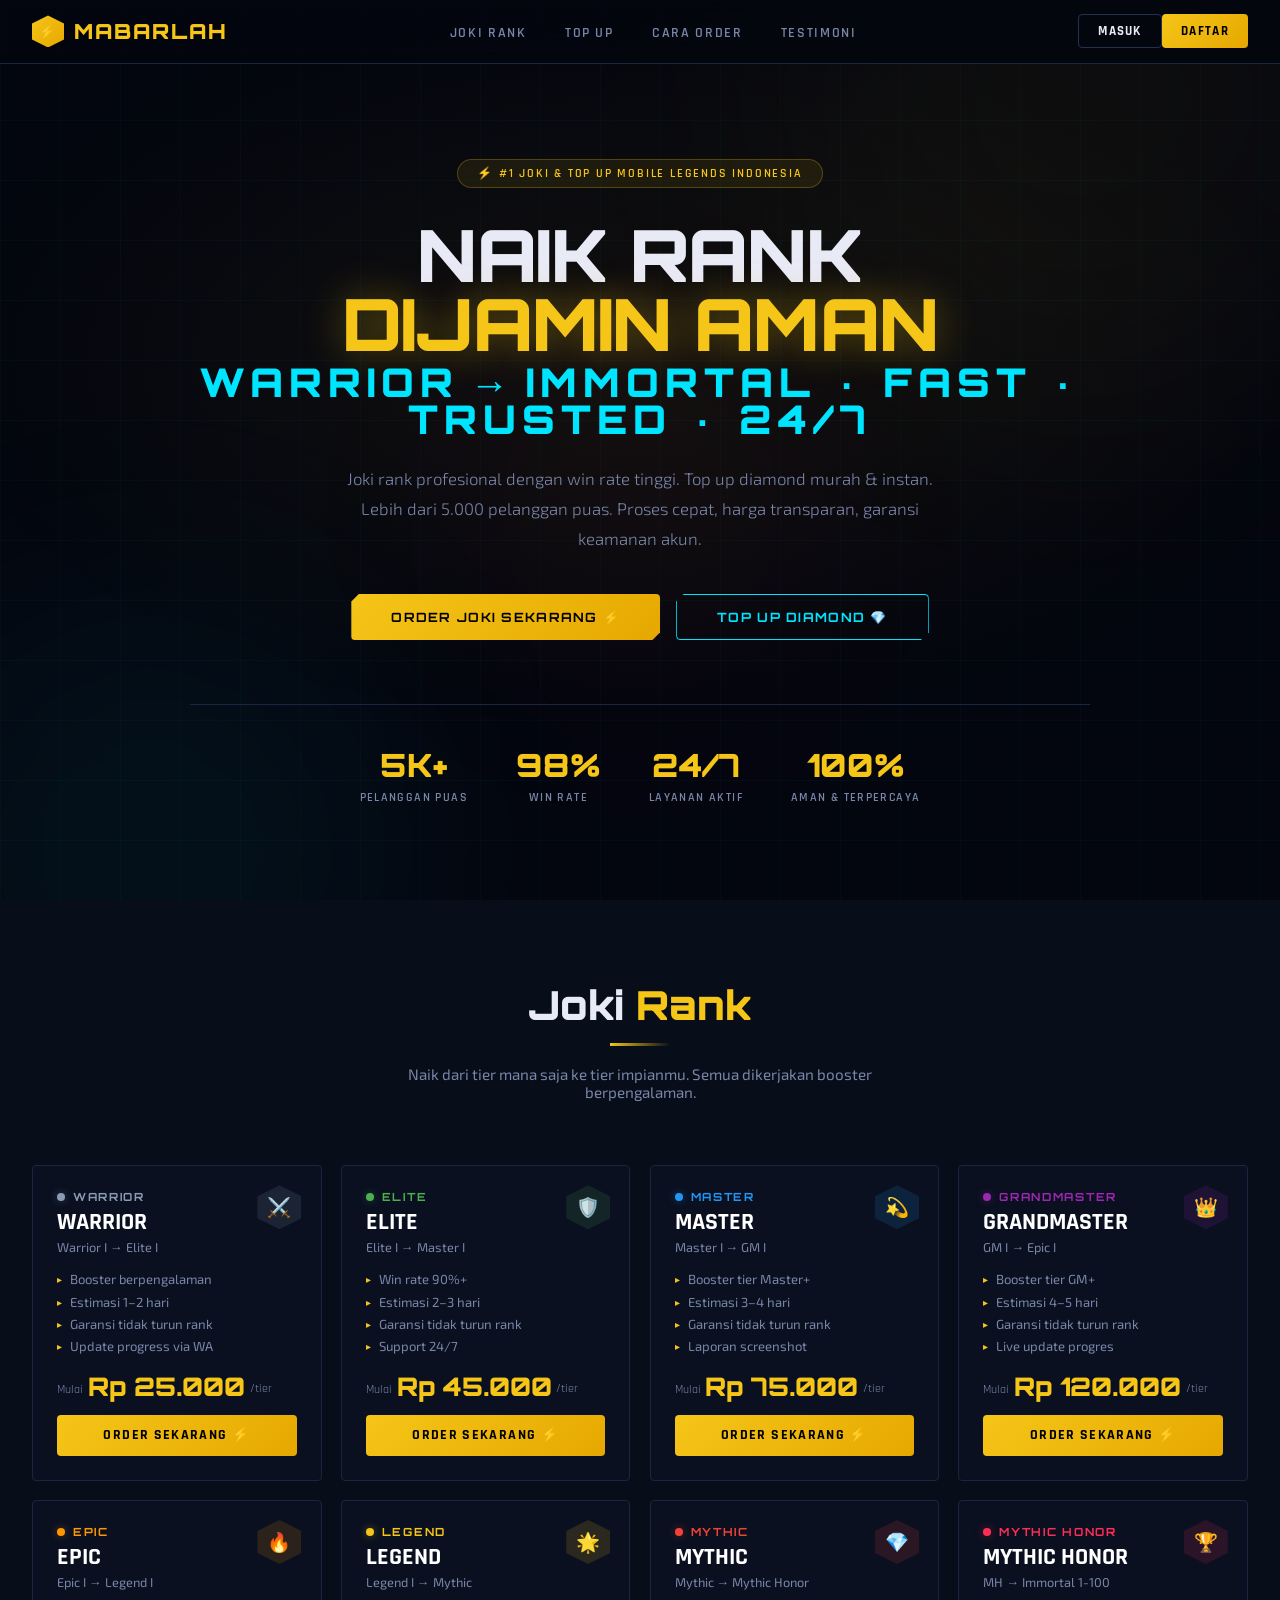
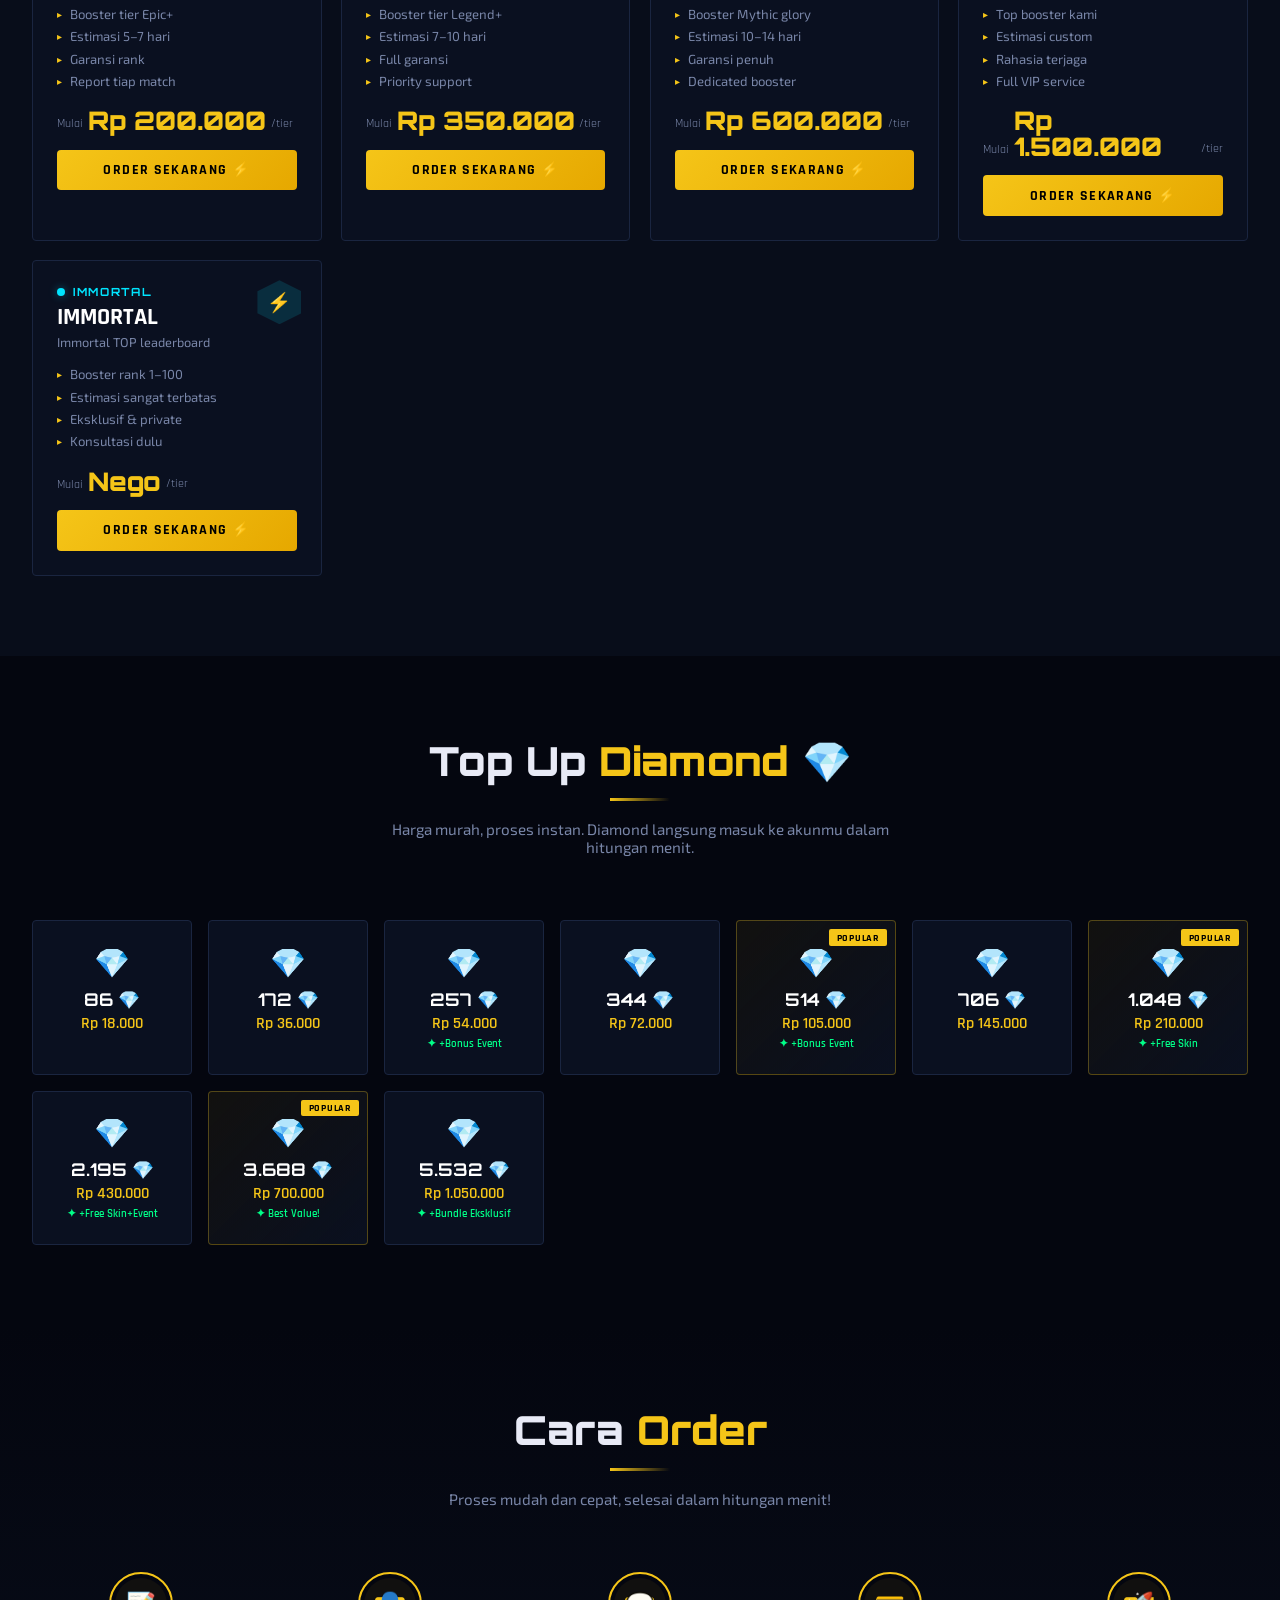
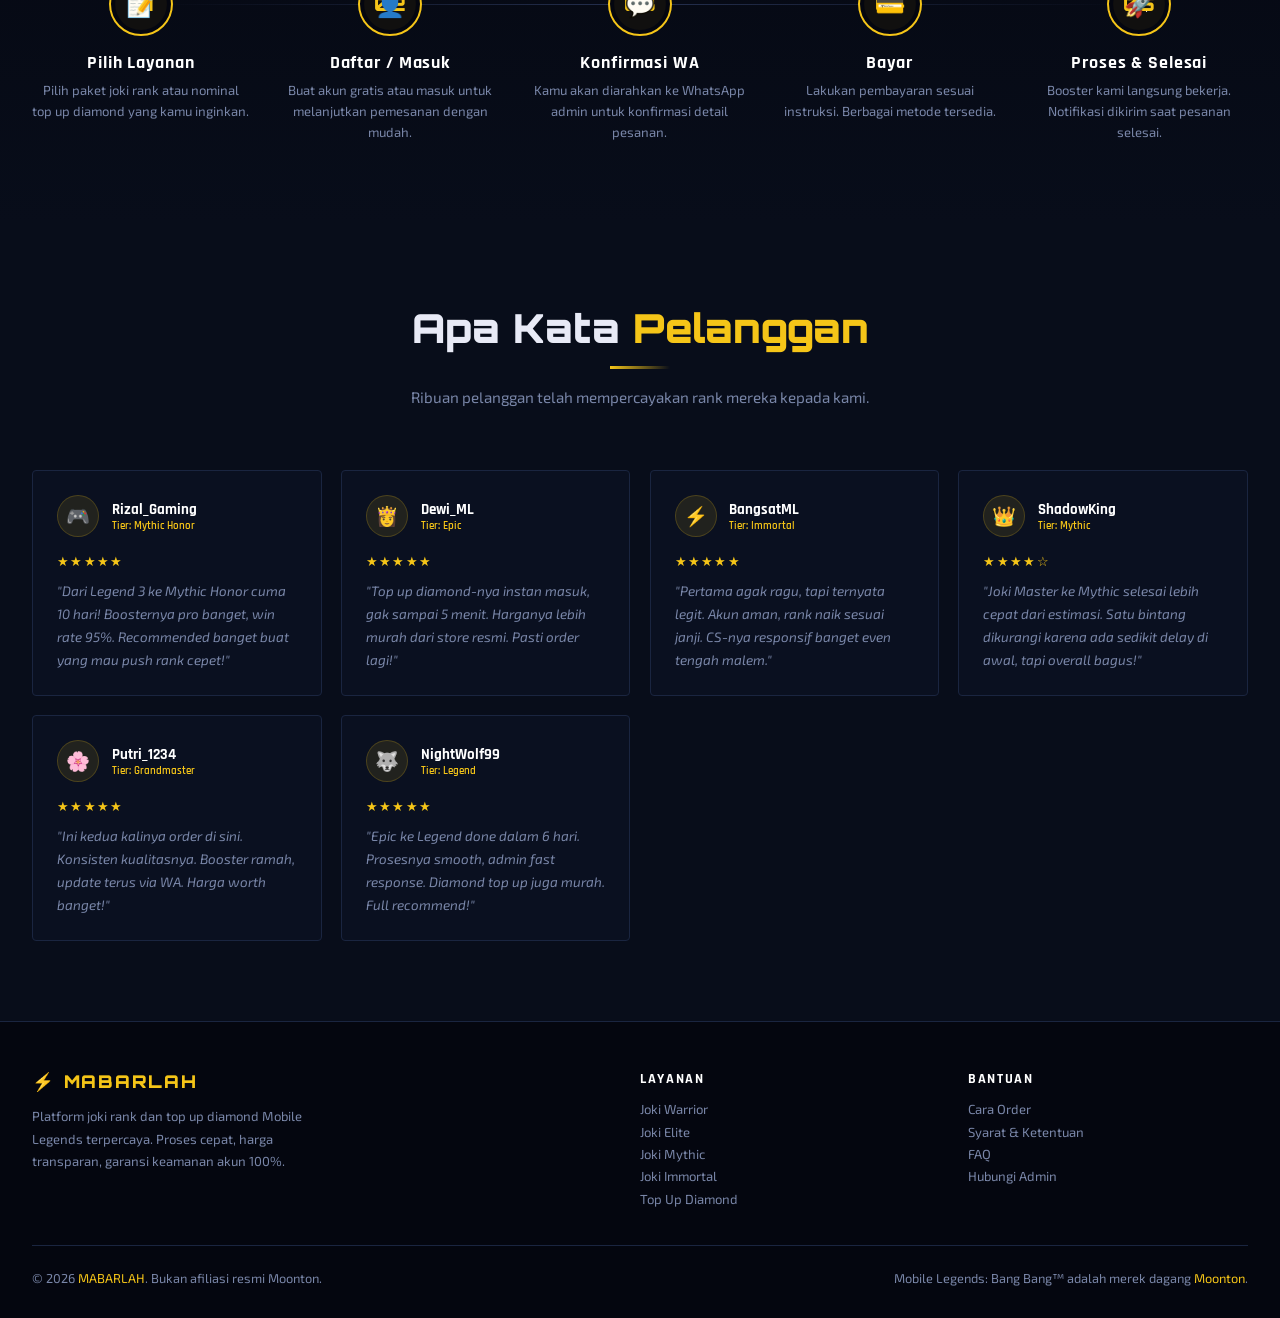
==== commit 714d6768: "Update index.html" ====
--- a/index.html
+++ b/index.html
@@ -3,7 +3,7 @@
 <head>
 <meta charset="UTF-8"/>
 <meta name="viewport" content="width=device-width, initial-scale=1.0"/>
-<title>JokiLegend — Joki & Top Up Mobile Legends #1</title>
+<title>MABARLAH — Joki & Top Up Mobile Legends #1</title>
 <link href="https://fonts.googleapis.com/css2?family=Rajdhani:wght@400;500;600;700&family=Orbitron:wght@400;700;900&family=Exo+2:wght@300;400;600;700&display=swap" rel="stylesheet"/>
 <style>
 :root{
@@ -272,7 +272,7 @@
   <div class="modal-box">
     <div class="modal-top">
       <button class="modal-close" onclick="closeModal('authModal')">✕</button>
-      <div class="modal-logo">⚡ JOKILEGEND</div>
+      <div class="modal-logo">⚡ MABARLAH</div>
       <div class="modal-subtitle">Platform Joki & Top Up Mobile Legends #1</div>
     </div>
     <div class="modal-tabs">
@@ -290,7 +290,7 @@
       <div class="form-msg" id="r-msg"></div>
       <div class="form-group"><label class="form-label">Nama Lengkap</label><input class="form-input" id="r-name" type="text" placeholder="Nama kamu"/></div>
       <div class="form-group"><label class="form-label">Username</label><input class="form-input" id="r-user" type="text" placeholder="Username unik"/></div>
-      <div class="form-group"><label class="form-label">No. HP / WhatsApp</label><input class="form-input" id="r-phone" type="text" placeholder="08xxxxxxxxxx"/></div>
+      <div class="form-group"><label class="form-label">Gmail</label><input class="form-input" id="r-gmail" type="email" placeholder="contoh@gmail.com"/></div>
       <div class="form-group"><label class="form-label">Password</label><input class="form-input" id="r-pass" type="password" placeholder="Min. 6 karakter"/></div>
       <button class="btn-auth" onclick="doRegister()">Buat Akun →</button>
     </div>
@@ -318,7 +318,7 @@
 <!-- NAV -->
 <nav>
   <div class="nav-inner">
-    <a class="logo" href="#"><div class="logo-icon">⚡</div>JOKILEGEND</a>
+    <a class="logo" href="#"><div class="logo-icon">⚡</div>MABARLAH</a>
     <ul class="nav-links" id="navLinks">
       <li><a href="#joki">Joki Rank</a></li>
       <li><a href="#topup">Top Up</a></li>
@@ -443,7 +443,7 @@
   <div class="footer-inner">
     <div class="footer-top">
       <div class="footer-brand">
-        <a class="logo" href="#">⚡ JOKILEGEND</a>
+        <a class="logo" href="#">⚡ MABARLAH</a>
         <p>Platform joki rank dan top up diamond Mobile Legends terpercaya. Proses cepat, harga transparan, garansi keamanan akun 100%.</p>
       </div>
       <div class="footer-col">
@@ -463,7 +463,7 @@
       </div>
     </div>
     <div class="footer-bottom">
-      <p>© 2026 <span>JokiLegend</span>. Bukan afiliasi resmi Moonton.</p>
+      <p>© 2026 <span>MABARLAH</span>. Bukan afiliasi resmi Moonton.</p>
       <p>Mobile Legends: Bang Bang™ adalah merek dagang <span>Moonton</span>.</p>
     </div>
   </div>
@@ -613,10 +613,10 @@
   let msg = '';
   if(currentOrder.type === 'joki'){
     const j = currentOrder.data;
-    msg = `Halo Admin JokiLegend!%0A%0ASaya ingin order:%0A*Joki Rank ${j.name}*%0ARange: ${j.sub}%0AHarga: ${j.price}%0A%0ANama: ${user.name}%0AUsername: ${user.username}%0A%0AMohon konfirmasi pesanan saya. Terima kasih!`;
+    msg = `Halo Admin MABARLAH!%0A%0ASaya ingin order:%0A*Joki Rank ${j.name}*%0ARange: ${j.sub}%0AHarga: ${j.price}%0A%0ANama: ${user.name}%0AUsername: ${user.username}%0A%0AMohon konfirmasi pesanan saya. Terima kasih!`;
   } else {
     const t = currentOrder.data;
-    msg = `Halo Admin JokiLegend!%0A%0ASaya ingin order:%0A*Top Up ${t.amt}*%0AHarga: ${t.price}%0A%0ANama: ${user.name}%0AUsername: ${user.username}%0A%0AMohon konfirmasi pesanan saya. Terima kasih!`;
+    msg = `Halo Admin MABARLAH!%0A%0ASaya ingin order:%0A*Top Up ${t.amt}*%0AHarga: ${t.price}%0A%0ANama: ${user.name}%0AUsername: ${user.username}%0A%0AMohon konfirmasi pesanan saya. Terima kasih!`;
   }
   closeModal('orderModal');
   window.open(`https://wa.me/6281328282930?text=${msg}`, '_blank');
@@ -626,12 +626,15 @@
 /* ================================================
    AUTH
 ================================================ */
+function isValidGmail(email){
+  return /^[^\s@]+@gmail\.com$/i.test(email);
+}
+
 function doLogin(){
   const user = document.getElementById('l-user').value.trim();
   const pass = document.getElementById('l-pass').value.trim();
-  const msg = document.getElementById('l-msg');
   if(!user||!pass){setMsg('l-msg','Username dan password wajib diisi!','error');return;}
-  const users = JSON.parse(localStorage.getItem('jlUsers')||'{}');
+  const users = JSON.parse(localStorage.getItem('mlUsers')||'{}');
   if(users[user] && users[user].pass === pass){
     loginSuccess(users[user].name, user);
   } else if((user==='admin'&&pass==='admin123')){
@@ -644,33 +647,34 @@
 function doRegister(){
   const name = document.getElementById('r-name').value.trim();
   const user = document.getElementById('r-user').value.trim();
-  const phone = document.getElementById('r-phone').value.trim();
+  const gmail = document.getElementById('r-gmail').value.trim();
   const pass = document.getElementById('r-pass').value.trim();
-  if(!name||!user||!phone||!pass){setMsg('r-msg','Semua kolom wajib diisi!','error');return;}
+  if(!name||!user||!gmail||!pass){setMsg('r-msg','Semua kolom wajib diisi!','error');return;}
+  if(!isValidGmail(gmail)){setMsg('r-msg','Masukkan alamat Gmail yang valid! (contoh@gmail.com)','error');return;}
   if(pass.length < 6){setMsg('r-msg','Password minimal 6 karakter!','error');return;}
-  const users = JSON.parse(localStorage.getItem('jlUsers')||'{}');
+  const users = JSON.parse(localStorage.getItem('mlUsers')||'{}');
   if(users[user]){setMsg('r-msg','Username sudah digunakan!','error');return;}
-  users[user] = {name, pass, phone};
-  localStorage.setItem('jlUsers', JSON.stringify(users));
+  users[user] = {name, pass, gmail};
+  localStorage.setItem('mlUsers', JSON.stringify(users));
   setMsg('r-msg','Akun berhasil dibuat! Silakan masuk 🎉','success');
   setTimeout(()=>switchAuthTab('login'), 1500);
 }
 
 function loginSuccess(name, username){
-  localStorage.setItem('jlSession', JSON.stringify({name, username}));
+  localStorage.setItem('mlSession', JSON.stringify({name, username}));
   updateAuthUI();
   closeModal('authModal');
   showToast(`⚡ Selamat datang, ${name}!`);
 }
 
 function doLogout(){
-  localStorage.removeItem('jlSession');
+  localStorage.removeItem('mlSession');
   updateAuthUI();
   showToast('👋 Sampai jumpa!');
 }
 
-function isLoggedIn(){return !!localStorage.getItem('jlSession')}
-function getUser(){return JSON.parse(localStorage.getItem('jlSession')||'{}')}
+function isLoggedIn(){return !!localStorage.getItem('mlSession')}
+function getUser(){return JSON.parse(localStorage.getItem('mlSession')||'{}')}
 
 function updateAuthUI(){
   const loggedIn = isLoggedIn();
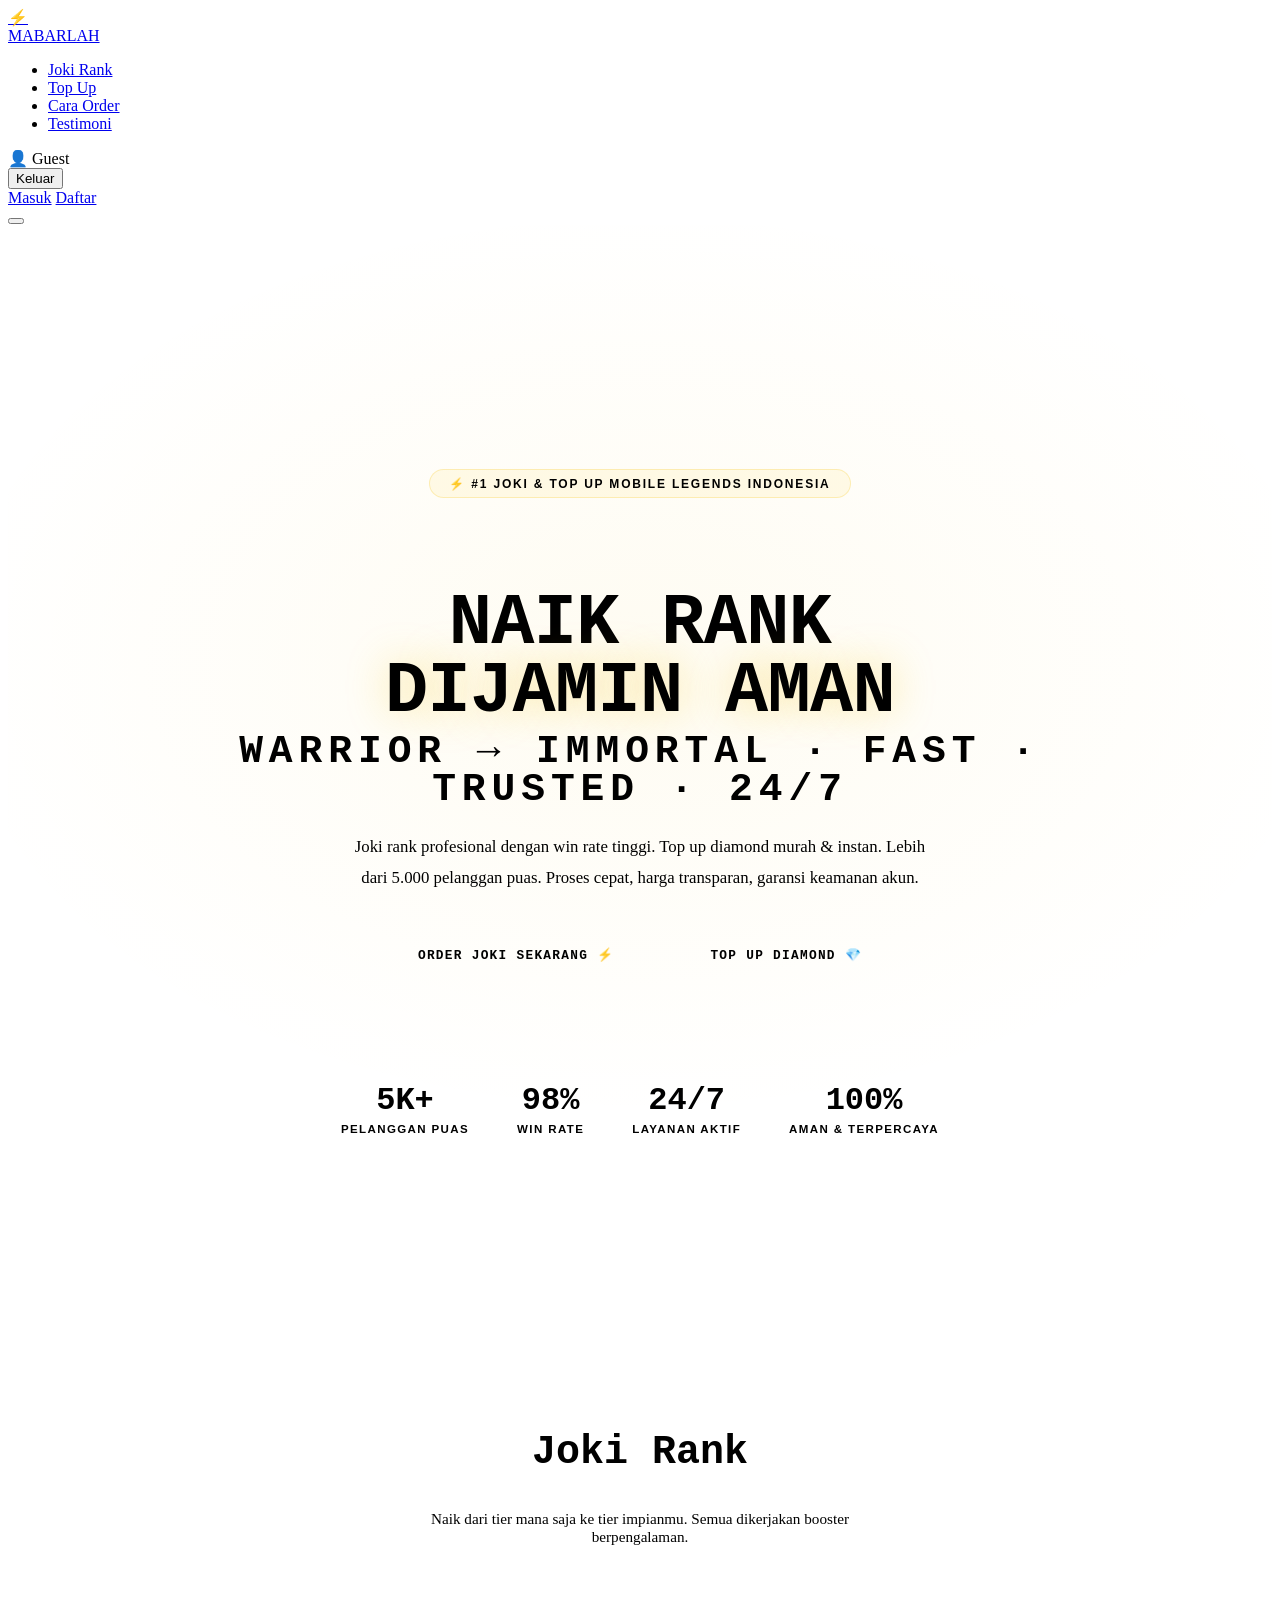
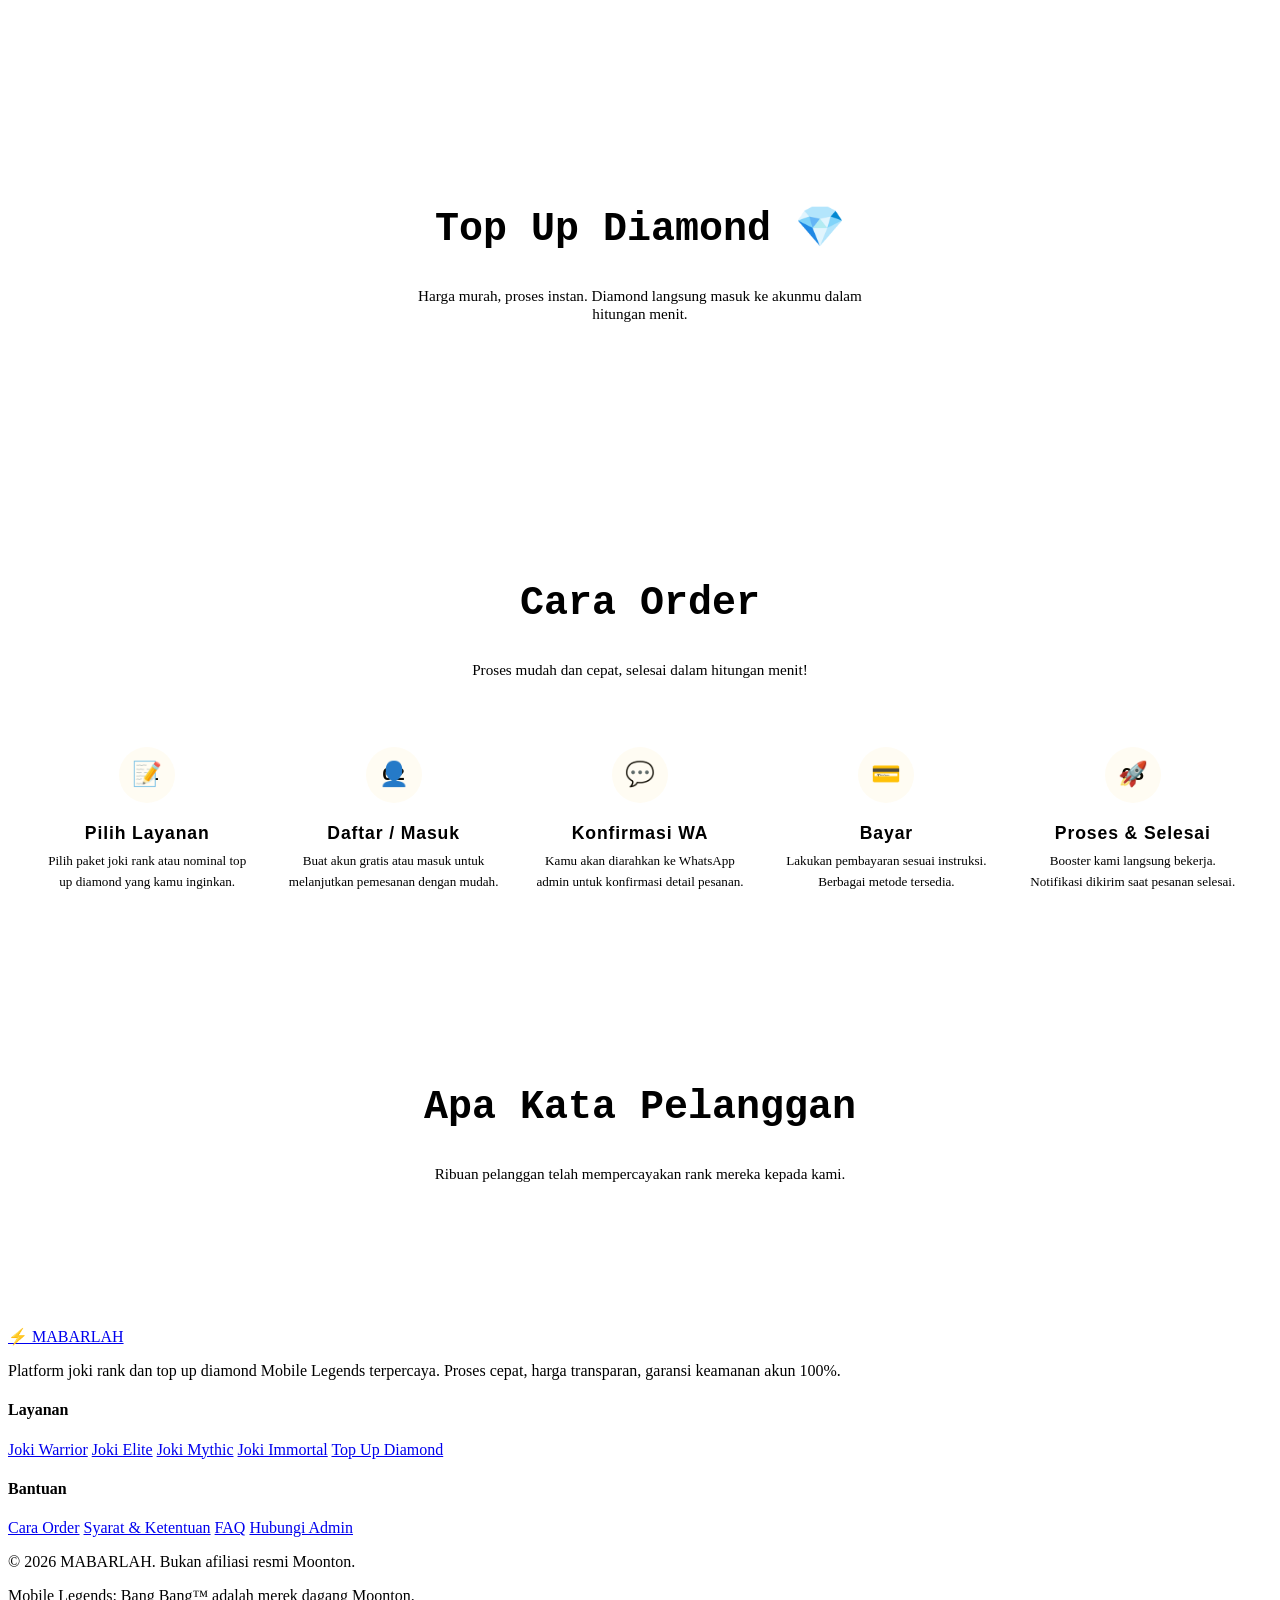
==== commit da6075f6: "Update index.html" ====
--- a/index.html
+++ b/index.html
@@ -4,67 +4,16 @@
 <meta charset="UTF-8"/>
 <meta name="viewport" content="width=device-width, initial-scale=1.0"/>
 <title>MABARLAH — Joki & Top Up Mobile Legends #1</title>
-<link href="https://fonts.googleapis.com/css2?family=Rajdhani:wght@400;500;600;700&family=Orbitron:wght@400;700;900&family=Exo+2:wght@300;400;600;700&display=swap" rel="stylesheet"/>
+<link rel="stylesheet" href="shared.css"/>
 <style>
-:root{
-  --bg:#04060f;
-  --bg2:#080d1a;
-  --bg3:#0d1424;
-  --gold:#f5c518;
-  --gold2:#e6a800;
-  --cyan:#00e5ff;
-  --cyan2:#00b8cc;
-  --red:#ff2d55;
-  --green:#00ff88;
-  --border:#1a2540;
-  --border2:#253050;
-  --text:#e8eaf6;
-  --muted:#7986a8;
-  --white:#ffffff;
-  --card:#0a1020;
-  --shadow-gold:0 0 30px rgba(245,197,24,.15);
-  --shadow-cyan:0 0 30px rgba(0,229,255,.12);
-  --radius:4px;
-}
-*{margin:0;padding:0;box-sizing:border-box}
-html{scroll-behavior:smooth}
-body{font-family:'Exo 2',sans-serif;background:var(--bg);color:var(--text);min-height:100vh;overflow-x:hidden;cursor:default}
-
-/* CURSOR */
-body{cursor:url("data:image/svg+xml,%3Csvg xmlns='http://www.w3.org/2000/svg' width='20' height='20' viewBox='0 0 20 20'%3E%3Ccircle cx='10' cy='10' r='3' fill='%2300e5ff' opacity='.8'/%3E%3C/svg%3E") 10 10, auto}
-
-/* SCROLLBAR */
-::-webkit-scrollbar{width:4px}
-::-webkit-scrollbar-track{background:var(--bg)}
-::-webkit-scrollbar-thumb{background:var(--gold);border-radius:99px}
-
-/* BACKGROUND EFFECTS */
-.bg-grid{position:fixed;inset:0;pointer-events:none;z-index:0;
-  background-image:linear-gradient(rgba(0,229,255,.03) 1px,transparent 1px),linear-gradient(90deg,rgba(0,229,255,.03) 1px,transparent 1px);
-  background-size:60px 60px}
-.bg-orb{position:fixed;border-radius:50%;filter:blur(120px);pointer-events:none;z-index:0}
-.bg-orb1{width:600px;height:600px;background:rgba(245,197,24,.04);top:-200px;right:-100px}
-.bg-orb2{width:500px;height:500px;background:rgba(0,229,255,.05);bottom:-200px;left:-100px}
-.bg-orb3{width:300px;height:300px;background:rgba(255,45,85,.04);top:40%;left:50%;transform:translateX(-50%)}
-
-/* NAV */
-nav{position:fixed;top:0;width:100%;z-index:100;background:rgba(4,6,15,.85);backdrop-filter:blur(16px);border-bottom:1px solid var(--border)}
-.nav-inner{max-width:1300px;margin:0 auto;padding:.9rem 2rem;display:flex;align-items:center;justify-content:space-between}
-.logo{font-family:'Orbitron',monospace;font-size:1.3rem;font-weight:900;color:var(--gold);letter-spacing:.1em;text-decoration:none;display:flex;align-items:center;gap:.6rem}
-.logo-icon{width:32px;height:32px;background:linear-gradient(135deg,var(--gold),var(--gold2));clip-path:polygon(50% 0%,100% 25%,100% 75%,50% 100%,0% 75%,0% 25%);display:flex;align-items:center;justify-content:center;font-size:.8rem;color:#000;font-weight:900}
-.nav-links{display:flex;list-style:none;gap:0}
-.nav-links a{color:var(--muted);text-decoration:none;font-family:'Rajdhani',sans-serif;font-weight:600;font-size:.85rem;letter-spacing:.12em;text-transform:uppercase;padding:.6rem 1.2rem;transition:all .2s;position:relative}
-.nav-links a::after{content:'';position:absolute;bottom:0;left:50%;transform:translateX(-50%);width:0;height:2px;background:var(--gold);transition:width .3s}
-.nav-links a:hover{color:var(--gold)}
-.nav-links a:hover::after{width:70%}
-.nav-right{display:flex;gap:.6rem}
-.btn-nav{padding:.5rem 1.2rem;border-radius:var(--radius);font-family:'Rajdhani',sans-serif;font-weight:700;font-size:.8rem;letter-spacing:.1em;text-transform:uppercase;cursor:pointer;transition:all .2s;border:none}
-.btn-login{background:transparent;border:1px solid var(--border2);color:var(--text)}
-.btn-login:hover{border-color:var(--gold);color:var(--gold)}
-.btn-register{background:linear-gradient(135deg,var(--gold),var(--gold2));color:#000}
-.btn-register:hover{transform:translateY(-2px);box-shadow:var(--shadow-gold)}
-.menu-toggle{display:none;flex-direction:column;gap:5px;cursor:pointer;background:none;border:none;padding:.3rem}
-.menu-toggle span{width:22px;height:2px;background:var(--text);transition:all .3s}
+/* SECTION */
+.section{padding:5rem 0;position:relative;z-index:1}
+.section-inner{max-width:1300px;margin:0 auto;padding:0 2rem}
+.sec-hd{text-align:center;margin-bottom:4rem}
+.sec-hd h2{font-family:'Orbitron',monospace;font-size:clamp(1.6rem,4vw,2.5rem);font-weight:900;margin-bottom:.5rem}
+.sec-hd h2 span{color:var(--gold)}
+.sec-hd p{color:var(--muted);font-size:.95rem;max-width:500px;margin:0 auto}
+.sec-divider{width:60px;height:3px;background:linear-gradient(90deg,var(--gold),transparent);margin:.8rem auto 1.2rem}
 
 /* HERO */
 .hero{min-height:100vh;display:flex;align-items:center;justify-content:center;text-align:center;padding:8rem 2rem 4rem;position:relative;overflow:hidden}
@@ -86,16 +35,7 @@
 .h-stat-num{font-family:'Orbitron',monospace;font-size:2rem;font-weight:900;color:var(--gold);display:block}
 .h-stat-lbl{font-size:.72rem;color:var(--muted);letter-spacing:.12em;text-transform:uppercase;font-family:'Rajdhani',sans-serif;font-weight:600;margin-top:.2rem}
 
-/* SECTION */
-.section{padding:5rem 0;position:relative;z-index:1}
-.section-inner{max-width:1300px;margin:0 auto;padding:0 2rem}
-.sec-hd{text-align:center;margin-bottom:4rem}
-.sec-hd h2{font-family:'Orbitron',monospace;font-size:clamp(1.6rem,4vw,2.5rem);font-weight:900;margin-bottom:.5rem}
-.sec-hd h2 span{color:var(--gold)}
-.sec-hd p{color:var(--muted);font-size:.95rem;max-width:500px;margin:0 auto}
-.sec-divider{width:60px;height:3px;background:linear-gradient(90deg,var(--gold),transparent);margin:.8rem auto 1.2rem}
-
-/* JOKI SECTION */
+/* JOKI */
 .joki-bg{background:var(--bg2)}
 .joki-grid{display:grid;grid-template-columns:repeat(auto-fill,minmax(260px,1fr));gap:1.2rem}
 .joki-card{background:var(--card);border:1px solid var(--border);border-radius:var(--radius);overflow:hidden;transition:all .3s;position:relative;cursor:pointer}
@@ -119,18 +59,7 @@
 .btn-order{width:100%;padding:.7rem;background:linear-gradient(135deg,var(--gold),var(--gold2));color:#000;font-family:'Rajdhani',sans-serif;font-weight:700;font-size:.85rem;letter-spacing:.1em;text-transform:uppercase;border:none;border-radius:var(--radius);cursor:pointer;transition:all .3s}
 .btn-order:hover{transform:translateY(-2px);box-shadow:0 6px 20px rgba(245,197,24,.3)}
 
-/* tier colors */
-.warrior{--tc:#8a9bb5;--tb:rgba(138,155,181,.15)}
-.elite{--tc:#4caf50;--tb:rgba(76,175,80,.15)}
-.master{--tc:#2196f3;--tb:rgba(33,150,243,.15)}
-.grandmaster{--tc:#9c27b0;--tb:rgba(156,39,176,.15)}
-.epic{--tc:#ff9800;--tb:rgba(255,152,0,.15)}
-.legend{--tc:#f5c518;--tb:rgba(245,197,24,.15)}
-.mythic{--tc:#f44336;--tb:rgba(244,67,54,.15)}
-.mythic-honor{--tc:#ff2d55;--tb:rgba(255,45,85,.18)}
-.immortal{--tc:#00e5ff;--tb:rgba(0,229,255,.15)}
-
-/* TOPUP SECTION */
+/* TOPUP */
 .topup-grid{display:grid;grid-template-columns:repeat(auto-fill,minmax(160px,1fr));gap:1rem}
 .topup-card{background:var(--card);border:1px solid var(--border);border-radius:var(--radius);padding:1.4rem 1rem;text-align:center;cursor:pointer;transition:all .3s;position:relative;overflow:hidden}
 .topup-card::after{content:'';position:absolute;inset:0;background:linear-gradient(135deg,rgba(245,197,24,.04),transparent);opacity:0;transition:opacity .3s}
@@ -143,7 +72,7 @@
 .topup-price{font-family:'Rajdhani',sans-serif;font-size:1rem;font-weight:600;color:var(--gold)}
 .topup-bonus{font-size:.7rem;color:var(--green);font-family:'Rajdhani',sans-serif;font-weight:600;margin-top:.2rem}
 
-/* HOW IT WORKS */
+/* HOW */
 .how-bg{background:linear-gradient(180deg,var(--bg) 0%,var(--bg2) 100%)}
 .steps-grid{display:grid;grid-template-columns:repeat(auto-fit,minmax(200px,1fr));gap:2rem;position:relative}
 .steps-grid::before{content:'';position:absolute;top:32px;left:10%;right:10%;height:1px;background:linear-gradient(90deg,transparent,var(--border2),transparent);z-index:0}
@@ -154,7 +83,7 @@
 .step-title{font-family:'Rajdhani',sans-serif;font-size:1.1rem;font-weight:700;color:var(--white);margin-bottom:.4rem;letter-spacing:.05em}
 .step-desc{font-size:.82rem;color:var(--muted);line-height:1.6}
 
-/* TESTIMONIALS */
+/* TESTI */
 .testi-grid{display:grid;grid-template-columns:repeat(auto-fill,minmax(280px,1fr));gap:1.2rem}
 .testi-card{background:var(--card);border:1px solid var(--border);border-radius:var(--radius);padding:1.5rem}
 .testi-head{display:flex;align-items:center;gap:.8rem;margin-bottom:1rem}
@@ -164,37 +93,11 @@
 .testi-stars{color:var(--gold);font-size:.8rem;letter-spacing:.1em;margin-bottom:.6rem}
 .testi-text{font-size:.85rem;color:var(--muted);line-height:1.7;font-style:italic}
 
-/* AUTH MODAL */
+/* ORDER MODAL */
 .modal-overlay{position:fixed;inset:0;background:rgba(4,6,15,.92);z-index:500;display:none;align-items:center;justify-content:center;padding:1rem;backdrop-filter:blur(8px)}
 .modal-overlay.active{display:flex}
-.modal-box{background:var(--bg3);border:1px solid var(--border2);border-radius:8px;width:100%;max-width:420px;overflow:hidden;animation:modalIn .3s cubic-bezier(.34,1.56,.64,1)}
+.order-box{background:var(--bg3);border:1px solid var(--border2);border-radius:8px;width:100%;max-width:500px;overflow:hidden;animation:modalIn .3s cubic-bezier(.34,1.56,.64,1)}
 @keyframes modalIn{from{opacity:0;transform:scale(.88) translateY(20px)}to{opacity:1;transform:scale(1) translateY(0)}}
-.modal-top{padding:2rem 2rem 1.5rem;text-align:center;position:relative;background:linear-gradient(180deg,rgba(245,197,24,.04),transparent)}
-.modal-top::after{content:'';position:absolute;bottom:0;left:10%;right:10%;height:1px;background:linear-gradient(90deg,transparent,var(--border2),transparent)}
-.modal-logo{font-family:'Orbitron',monospace;font-size:1.1rem;font-weight:900;color:var(--gold);margin-bottom:.3rem}
-.modal-subtitle{font-size:.8rem;color:var(--muted);font-family:'Rajdhani',sans-serif}
-.modal-tabs{display:flex;padding:1.2rem 2rem 0}
-.modal-tab{flex:1;padding:.7rem;text-align:center;font-family:'Rajdhani',sans-serif;font-weight:700;font-size:.85rem;letter-spacing:.08em;text-transform:uppercase;cursor:pointer;border:none;background:transparent;color:var(--muted);border-bottom:2px solid transparent;transition:all .2s}
-.modal-tab.active{color:var(--gold);border-bottom-color:var(--gold)}
-.modal-form{padding:1.5rem 2rem 2rem;display:none}
-.modal-form.active{display:block}
-.form-group{margin-bottom:1rem}
-.form-label{display:block;font-family:'Rajdhani',sans-serif;font-weight:600;font-size:.75rem;letter-spacing:.1em;text-transform:uppercase;color:var(--muted);margin-bottom:.4rem}
-.form-input{width:100%;padding:.8rem 1rem;background:rgba(255,255,255,.04);border:1px solid var(--border2);border-radius:var(--radius);color:var(--text);font-family:'Exo 2',sans-serif;font-size:.9rem;outline:none;transition:border-color .2s}
-.form-input:focus{border-color:var(--gold);background:rgba(245,197,24,.03)}
-.form-input::placeholder{color:var(--muted);opacity:.6}
-.form-msg{padding:.6rem 1rem;border-radius:var(--radius);font-size:.8rem;font-family:'Rajdhani',sans-serif;font-weight:600;margin-bottom:.8rem;display:none}
-.form-msg.error{background:rgba(255,45,85,.1);border:1px solid rgba(255,45,85,.3);color:var(--red);display:block}
-.form-msg.success{background:rgba(0,255,136,.1);border:1px solid rgba(0,255,136,.3);color:var(--green);display:block}
-.btn-auth{width:100%;padding:.85rem;background:linear-gradient(135deg,var(--gold),var(--gold2));color:#000;font-family:'Orbitron',monospace;font-weight:700;font-size:.78rem;letter-spacing:.1em;text-transform:uppercase;border:none;border-radius:var(--radius);cursor:pointer;transition:all .3s;margin-top:.3rem}
-.btn-auth:hover{transform:translateY(-2px);box-shadow:0 6px 24px rgba(245,197,24,.3)}
-.modal-close{position:absolute;top:1rem;right:1rem;background:rgba(255,255,255,.06);border:1px solid var(--border);color:var(--muted);width:28px;height:28px;border-radius:50%;cursor:pointer;display:flex;align-items:center;justify-content:center;font-size:.9rem;transition:all .2s}
-.modal-close:hover{color:var(--red);border-color:var(--red)}
-.guest-link{text-align:center;margin-top:1rem;font-size:.78rem;color:var(--muted);font-family:'Rajdhani',sans-serif}
-.guest-link a{color:var(--gold);cursor:pointer}
-
-/* ORDER MODAL */
-.order-box{background:var(--bg3);border:1px solid var(--border2);border-radius:8px;width:100%;max-width:500px;overflow:hidden;animation:modalIn .3s cubic-bezier(.34,1.56,.64,1)}
 .order-header{background:linear-gradient(135deg,rgba(245,197,24,.08),rgba(0,229,255,.04));padding:1.5rem 2rem;border-bottom:1px solid var(--border)}
 .order-header h3{font-family:'Orbitron',monospace;font-size:1rem;font-weight:700;color:var(--gold)}
 .order-header p{font-size:.82rem;color:var(--muted);margin-top:.2rem}
@@ -208,56 +111,7 @@
 .btn-confirm{flex:2;padding:.8rem;background:linear-gradient(135deg,var(--gold),var(--gold2));color:#000;font-family:'Orbitron',monospace;font-weight:700;font-size:.75rem;letter-spacing:.1em;text-transform:uppercase;border:none;border-radius:var(--radius);cursor:pointer;transition:all .3s}
 .btn-confirm:hover{transform:translateY(-2px);box-shadow:0 6px 20px rgba(245,197,24,.3)}
 
-/* TOAST */
-.toast{position:fixed;bottom:2rem;right:2rem;background:var(--bg3);border:1px solid var(--gold);border-radius:var(--radius);padding:.9rem 1.4rem;font-family:'Rajdhani',sans-serif;font-weight:700;font-size:.9rem;color:var(--gold);z-index:1000;transform:translateY(100px);opacity:0;transition:all .3s;box-shadow:0 8px 30px rgba(245,197,24,.2)}
-.toast.show{transform:translateY(0);opacity:1}
-
-/* USER BAR */
-.user-bar{display:none;align-items:center;gap:.6rem}
-.user-bar.visible{display:flex}
-.user-chip{background:rgba(245,197,24,.08);border:1px solid rgba(245,197,24,.2);border-radius:99px;padding:.4rem 1rem;font-family:'Rajdhani',sans-serif;font-size:.82rem;font-weight:600;color:var(--gold)}
-.btn-logout{background:transparent;border:1px solid var(--border2);color:var(--muted);border-radius:var(--radius);padding:.4rem .9rem;font-family:'Rajdhani',sans-serif;font-size:.78rem;font-weight:600;cursor:pointer;transition:all .2s}
-.btn-logout:hover{border-color:var(--red);color:var(--red)}
-
-/* FOOTER */
-footer{background:var(--bg);border-top:1px solid var(--border);padding:3rem 0 2rem;position:relative;z-index:1}
-.footer-inner{max-width:1300px;margin:0 auto;padding:0 2rem}
-.footer-top{display:grid;grid-template-columns:2fr 1fr 1fr;gap:3rem;margin-bottom:2rem}
-.footer-brand .logo{font-size:1.1rem;margin-bottom:.8rem;display:inline-block}
-.footer-brand p{font-size:.82rem;color:var(--muted);line-height:1.7;max-width:280px}
-.footer-col h4{font-family:'Rajdhani',sans-serif;font-weight:700;font-size:.85rem;letter-spacing:.12em;text-transform:uppercase;color:var(--white);margin-bottom:.8rem}
-.footer-col a{display:block;font-size:.82rem;color:var(--muted);text-decoration:none;margin-bottom:.4rem;transition:color .2s}
-.footer-col a:hover{color:var(--gold)}
-.footer-bottom{border-top:1px solid var(--border);padding-top:1.5rem;display:flex;justify-content:space-between;align-items:center;flex-wrap:wrap;gap:1rem}
-.footer-bottom p{font-size:.8rem;color:var(--muted)}
-.footer-bottom span{color:var(--gold)}
-
-/* REVEAL */
-.reveal{opacity:0;transform:translateY(24px);transition:opacity .6s cubic-bezier(.22,1,.36,1),transform .6s cubic-bezier(.22,1,.36,1)}
-.reveal.visible{opacity:1;transform:translateY(0)}
-
-/* RESPONSIVE */
-@media(max-width:900px){
-  .footer-top{grid-template-columns:1fr 1fr}
-  .footer-brand{grid-column:1/-1}
-  .hero-stats{gap:1.5rem}
-}
-@media(max-width:700px){
-  .nav-links{display:none;position:fixed;top:60px;left:0;right:0;bottom:0;background:rgba(4,6,15,.97);flex-direction:column;align-items:center;justify-content:center;gap:0;z-index:99}
-  .nav-links.active{display:flex}
-  .nav-links a{padding:1.2rem 2rem;border-bottom:1px solid var(--border);width:100%;text-align:center}
-  .menu-toggle{display:flex}
-  .nav-right{display:none}
-  .nav-right.mobile-visible{display:flex;position:fixed;bottom:0;left:0;right:0;padding:1rem 2rem;background:rgba(4,6,15,.97);border-top:1px solid var(--border);z-index:99}
-  .nav-right.mobile-visible .btn-nav{flex:1;text-align:center;padding:.7rem}
-  .footer-top{grid-template-columns:1fr}
-  .footer-brand{grid-column:1}
-  .footer-bottom{flex-direction:column;text-align:center}
-  .steps-grid::before{display:none}
-  .menu-toggle.active span:nth-child(1){transform:rotate(45deg) translate(5px,5px)}
-  .menu-toggle.active span:nth-child(2){opacity:0}
-  .menu-toggle.active span:nth-child(3){transform:rotate(-45deg) translate(6px,-6px)}
-}
+@media(max-width:700px){.steps-grid::before{display:none}.hero-stats{gap:1.5rem}}
 </style>
 </head>
 <body>
@@ -266,36 +120,6 @@
 <div class="bg-orb bg-orb1"></div>
 <div class="bg-orb bg-orb2"></div>
 <div class="bg-orb bg-orb3"></div>
-
-<!-- AUTH MODAL -->
-<div class="modal-overlay" id="authModal">
-  <div class="modal-box">
-    <div class="modal-top">
-      <button class="modal-close" onclick="closeModal('authModal')">✕</button>
-      <div class="modal-logo">⚡ MABARLAH</div>
-      <div class="modal-subtitle">Platform Joki & Top Up Mobile Legends #1</div>
-    </div>
-    <div class="modal-tabs">
-      <button class="modal-tab active" onclick="switchAuthTab('login')">Masuk</button>
-      <button class="modal-tab" onclick="switchAuthTab('register')">Daftar</button>
-    </div>
-    <div class="modal-form active" id="form-login">
-      <div class="form-msg" id="l-msg"></div>
-      <div class="form-group"><label class="form-label">Username</label><input class="form-input" id="l-user" type="text" placeholder="Username kamu"/></div>
-      <div class="form-group"><label class="form-label">Password</label><input class="form-input" id="l-pass" type="password" placeholder="••••••••"/></div>
-      <button class="btn-auth" onclick="doLogin()">Masuk Sekarang →</button>
-      <div class="guest-link">Belum punya akun? <a onclick="switchAuthTab('register')">Daftar gratis</a></div>
-    </div>
-    <div class="modal-form" id="form-register">
-      <div class="form-msg" id="r-msg"></div>
-      <div class="form-group"><label class="form-label">Nama Lengkap</label><input class="form-input" id="r-name" type="text" placeholder="Nama kamu"/></div>
-      <div class="form-group"><label class="form-label">Username</label><input class="form-input" id="r-user" type="text" placeholder="Username unik"/></div>
-      <div class="form-group"><label class="form-label">Gmail</label><input class="form-input" id="r-gmail" type="email" placeholder="contoh@gmail.com"/></div>
-      <div class="form-group"><label class="form-label">Password</label><input class="form-input" id="r-pass" type="password" placeholder="Min. 6 karakter"/></div>
-      <button class="btn-auth" onclick="doRegister()">Buat Akun →</button>
-    </div>
-  </div>
-</div>
 
 <!-- ORDER MODAL -->
 <div class="modal-overlay" id="orderModal">
@@ -306,7 +130,7 @@
     </div>
     <div class="order-body" id="orderBody"></div>
     <div class="order-footer">
-      <button class="btn-cancel" onclick="closeModal('orderModal')">Batal</button>
+      <button class="btn-cancel" onclick="closeOrderModal()">Batal</button>
       <button class="btn-confirm" onclick="confirmOrder()">Konfirmasi via WhatsApp ⚡</button>
     </div>
   </div>
@@ -318,7 +142,7 @@
 <!-- NAV -->
 <nav>
   <div class="nav-inner">
-    <a class="logo" href="#"><div class="logo-icon">⚡</div>MABARLAH</a>
+    <a class="logo" href="index.html"><div class="logo-icon">⚡</div>MABARLAH</a>
     <ul class="nav-links" id="navLinks">
       <li><a href="#joki">Joki Rank</a></li>
       <li><a href="#topup">Top Up</a></li>
@@ -331,8 +155,8 @@
         <button class="btn-logout" onclick="doLogout()">Keluar</button>
       </div>
       <div class="auth-btns" id="authBtns">
-        <button class="btn-nav btn-login" onclick="openModal('authModal')">Masuk</button>
-        <button class="btn-nav btn-register" onclick="openModal('authModal');switchAuthTab('register')">Daftar</button>
+        <a class="btn-nav btn-login" href="login/index.html">Masuk</a>
+        <a class="btn-nav btn-register" href="register.html">Daftar</a>
       </div>
     </div>
     <button class="menu-toggle" id="menuToggle">
@@ -443,7 +267,7 @@
   <div class="footer-inner">
     <div class="footer-top">
       <div class="footer-brand">
-        <a class="logo" href="#">⚡ MABARLAH</a>
+        <a class="logo" href="index.html">⚡ MABARLAH</a>
         <p>Platform joki rank dan top up diamond Mobile Legends terpercaya. Proses cepat, harga transparan, garansi keamanan akun 100%.</p>
       </div>
       <div class="footer-col">
@@ -469,293 +293,6 @@
   </div>
 </footer>
 
-<script>
-/* ================================================
-   DATA
-================================================ */
-const jokiData = [
-  {tier:'warrior',name:'Warrior',sub:'Warrior I → Elite I',emoji:'⚔️',color:'#8a9bb5',
-   features:['Booster berpengalaman','Estimasi 1–2 hari','Garansi tidak turun rank','Update progress via WA'],
-   price:'Rp 25.000',priceNum:25000},
-  {tier:'elite',name:'Elite',sub:'Elite I → Master I',emoji:'🛡️',color:'#4caf50',
-   features:['Win rate 90%+','Estimasi 2–3 hari','Garansi tidak turun rank','Support 24/7'],
-   price:'Rp 45.000',priceNum:45000},
-  {tier:'master',name:'Master',sub:'Master I → GM I',emoji:'💫',color:'#2196f3',
-   features:['Booster tier Master+','Estimasi 3–4 hari','Garansi tidak turun rank','Laporan screenshot'],
-   price:'Rp 75.000',priceNum:75000},
-  {tier:'grandmaster',name:'Grandmaster',sub:'GM I → Epic I',emoji:'👑',color:'#9c27b0',
-   features:['Booster tier GM+','Estimasi 4–5 hari','Garansi tidak turun rank','Live update progres'],
-   price:'Rp 120.000',priceNum:120000},
-  {tier:'epic',name:'Epic',sub:'Epic I → Legend I',emoji:'🔥',color:'#ff9800',
-   features:['Booster tier Epic+','Estimasi 5–7 hari','Garansi rank','Report tiap match'],
-   price:'Rp 200.000',priceNum:200000},
-  {tier:'legend',name:'Legend',sub:'Legend I → Mythic',emoji:'🌟',color:'#f5c518',
-   features:['Booster tier Legend+','Estimasi 7–10 hari','Full garansi','Priority support'],
-   price:'Rp 350.000',priceNum:350000},
-  {tier:'mythic',name:'Mythic',sub:'Mythic → Mythic Honor',emoji:'💎',color:'#f44336',
-   features:['Booster Mythic glory','Estimasi 10–14 hari','Garansi penuh','Dedicated booster'],
-   price:'Rp 600.000',priceNum:600000},
-  {tier:'mythic-honor',name:'Mythic Honor',sub:'MH → Immortal 1-100',emoji:'🏆',color:'#ff2d55',
-   features:['Top booster kami','Estimasi custom','Rahasia terjaga','Full VIP service'],
-   price:'Rp 1.500.000',priceNum:1500000},
-  {tier:'immortal',name:'Immortal',sub:'Immortal TOP leaderboard',emoji:'⚡',color:'#00e5ff',
-   features:['Booster rank 1–100','Estimasi sangat terbatas','Eksklusif & private','Konsultasi dulu'],
-   price:'Nego',priceNum:0},
-];
-
-const topupData = [
-  {amt:'86 💎',bonus:'',price:'Rp 18.000',popular:false,wa:'86+Diamond'},
-  {amt:'172 💎',bonus:'',price:'Rp 36.000',popular:false,wa:'172+Diamond'},
-  {amt:'257 💎',bonus:'+Bonus Event',price:'Rp 54.000',popular:false,wa:'257+Diamond'},
-  {amt:'344 💎',bonus:'',price:'Rp 72.000',popular:false,wa:'344+Diamond'},
-  {amt:'514 💎',bonus:'+Bonus Event',price:'Rp 105.000',popular:true,wa:'514+Diamond'},
-  {amt:'706 💎',bonus:'',price:'Rp 145.000',popular:false,wa:'706+Diamond'},
-  {amt:'1.048 💎',bonus:'+Free Skin',price:'Rp 210.000',popular:true,wa:'1048+Diamond'},
-  {amt:'2.195 💎',bonus:'+Free Skin+Event',price:'Rp 430.000',popular:false,wa:'2195+Diamond'},
-  {amt:'3.688 💎',bonus:'Best Value!',price:'Rp 700.000',popular:true,wa:'3688+Diamond'},
-  {amt:'5.532 💎',bonus:'+Bundle Eksklusif',price:'Rp 1.050.000',popular:false,wa:'5532+Diamond'},
-];
-
-const testiData = [
-  {name:'Rizal_Gaming',tier:'Mythic Honor',emoji:'🎮',stars:'★★★★★',text:'"Dari Legend 3 ke Mythic Honor cuma 10 hari! Boosternya pro banget, win rate 95%. Recommended banget buat yang mau push rank cepet!"'},
-  {name:'Dewi_ML',tier:'Epic',emoji:'👸',stars:'★★★★★',text:'"Top up diamond-nya instan masuk, gak sampai 5 menit. Harganya lebih murah dari store resmi. Pasti order lagi!"'},
-  {name:'BangsatML',tier:'Immortal',emoji:'⚡',stars:'★★★★★',text:'"Pertama agak ragu, tapi ternyata legit. Akun aman, rank naik sesuai janji. CS-nya responsif banget even tengah malem."'},
-  {name:'ShadowKing',tier:'Mythic',emoji:'👑',stars:'★★★★☆',text:'"Joki Master ke Mythic selesai lebih cepat dari estimasi. Satu bintang dikurangi karena ada sedikit delay di awal, tapi overall bagus!"'},
-  {name:'Putri_1234',tier:'Grandmaster',emoji:'🌸',stars:'★★★★★',text:'"Ini kedua kalinya order di sini. Konsisten kualitasnya. Booster ramah, update terus via WA. Harga worth banget!"'},
-  {name:'NightWolf99',tier:'Legend',emoji:'🐺',stars:'★★★★★',text:'"Epic ke Legend done dalam 6 hari. Prosesnya smooth, admin fast response. Diamond top up juga murah. Full recommend!"'},
-];
-
-/* ================================================
-   RENDER
-================================================ */
-function renderJoki(){
-  document.getElementById('jokiGrid').innerHTML = jokiData.map((j,i) => `
-    <div class="joki-card ${j.tier} reveal" style="animation-delay:${i*.05}s">
-      <div class="joki-head">
-        <div class="joki-tier">
-          <span class="tier-dot" style="background:${j.color};box-shadow:0 0 8px ${j.color}60"></span>
-          <span style="color:${j.color}">${j.name}</span>
-        </div>
-        <div class="joki-name">${j.name.toUpperCase()}</div>
-        <div class="joki-sub">${j.sub}</div>
-        <div class="tier-badge" style="background:${j.color}22;color:${j.color}">${j.emoji}</div>
-      </div>
-      <div class="joki-body">
-        <ul class="joki-features">${j.features.map(f=>`<li>${f}</li>`).join('')}</ul>
-        <div class="joki-price">
-          <span class="price-from">Mulai</span>
-          <span class="price-num">${j.price}</span>
-          <span class="price-unit">/tier</span>
-        </div>
-        <button class="btn-order" onclick="orderJoki(${i})">Order Sekarang ⚡</button>
-      </div>
-    </div>`).join('');
-}
-
-function renderTopup(){
-  document.getElementById('topupGrid').innerHTML = topupData.map((t,i) => `
-    <div class="topup-card ${t.popular?'popular':''} reveal" onclick="orderTopup(${i})">
-      ${t.popular?'<div class="popular-badge">Popular</div>':''}
-      <div class="topup-icon">💎</div>
-      <div class="topup-amt">${t.amt}</div>
-      <div class="topup-price">${t.price}</div>
-      ${t.bonus?`<div class="topup-bonus">✦ ${t.bonus}</div>`:''}
-    </div>`).join('');
-}
-
-function renderTesti(){
-  document.getElementById('testiGrid').innerHTML = testiData.map(t => `
-    <div class="testi-card reveal">
-      <div class="testi-head">
-        <div class="testi-avatar" style="background:rgba(245,197,24,.1);border:1px solid rgba(245,197,24,.2)">${t.emoji}</div>
-        <div><div class="testi-name">${t.name}</div><div class="testi-tier">Tier: ${t.tier}</div></div>
-      </div>
-      <div class="testi-stars">${t.stars}</div>
-      <div class="testi-text">${t.text}</div>
-    </div>`).join('');
-}
-
-/* ================================================
-   ORDER
-================================================ */
-let currentOrder = null;
-
-function orderJoki(idx){
-  if(!isLoggedIn()){openModal('authModal');showToast('⚠️ Silakan login atau daftar dulu!');return;}
-  const j = jokiData[idx];
-  currentOrder = {type:'joki',data:j};
-  document.getElementById('orderTitle').textContent = `Joki Rank — ${j.name}`;
-  document.getElementById('orderSub').textContent = j.sub;
-  document.getElementById('orderBody').innerHTML = `
-    <div class="order-row"><span>Layanan</span><span>Joki Rank ${j.name}</span></div>
-    <div class="order-row"><span>Range Tier</span><span>${j.sub}</span></div>
-    <div class="order-row"><span>Estimasi</span><span>${j.features[1]}</span></div>
-    <div class="order-row"><span>Total Harga</span><span style="color:var(--gold);font-family:'Orbitron',monospace">${j.price}</span></div>`;
-  openModal('orderModal');
-}
-
-function orderTopup(idx){
-  if(!isLoggedIn()){openModal('authModal');showToast('⚠️ Silakan login atau daftar dulu!');return;}
-  const t = topupData[idx];
-  currentOrder = {type:'topup',data:t};
-  document.getElementById('orderTitle').textContent = `Top Up Diamond`;
-  document.getElementById('orderSub').textContent = t.amt;
-  document.getElementById('orderBody').innerHTML = `
-    <div class="order-row"><span>Nominal</span><span>${t.amt}</span></div>
-    ${t.bonus?`<div class="order-row"><span>Bonus</span><span style="color:var(--green)">${t.bonus}</span></div>`:''}
-    <div class="order-row"><span>Harga</span><span style="color:var(--gold);font-family:'Orbitron',monospace">${t.price}</span></div>`;
-  openModal('orderModal');
-}
-
-function confirmOrder(){
-  if(!currentOrder) return;
-  const user = getUser();
-  let msg = '';
-  if(currentOrder.type === 'joki'){
-    const j = currentOrder.data;
-    msg = `Halo Admin MABARLAH!%0A%0ASaya ingin order:%0A*Joki Rank ${j.name}*%0ARange: ${j.sub}%0AHarga: ${j.price}%0A%0ANama: ${user.name}%0AUsername: ${user.username}%0A%0AMohon konfirmasi pesanan saya. Terima kasih!`;
-  } else {
-    const t = currentOrder.data;
-    msg = `Halo Admin MABARLAH!%0A%0ASaya ingin order:%0A*Top Up ${t.amt}*%0AHarga: ${t.price}%0A%0ANama: ${user.name}%0AUsername: ${user.username}%0A%0AMohon konfirmasi pesanan saya. Terima kasih!`;
-  }
-  closeModal('orderModal');
-  window.open(`https://wa.me/6281328282930?text=${msg}`, '_blank');
-  showToast('✅ Diarahkan ke WhatsApp admin!');
-}
-
-/* ================================================
-   AUTH
-================================================ */
-function isValidGmail(email){
-  return /^[^\s@]+@gmail\.com$/i.test(email);
-}
-
-function doLogin(){
-  const user = document.getElementById('l-user').value.trim();
-  const pass = document.getElementById('l-pass').value.trim();
-  if(!user||!pass){setMsg('l-msg','Username dan password wajib diisi!','error');return;}
-  const users = JSON.parse(localStorage.getItem('mlUsers')||'{}');
-  if(users[user] && users[user].pass === pass){
-    loginSuccess(users[user].name, user);
-  } else if((user==='admin'&&pass==='admin123')){
-    loginSuccess('Admin', user);
-  } else {
-    setMsg('l-msg','Username atau password salah!','error');
-  }
-}
-
-function doRegister(){
-  const name = document.getElementById('r-name').value.trim();
-  const user = document.getElementById('r-user').value.trim();
-  const gmail = document.getElementById('r-gmail').value.trim();
-  const pass = document.getElementById('r-pass').value.trim();
-  if(!name||!user||!gmail||!pass){setMsg('r-msg','Semua kolom wajib diisi!','error');return;}
-  if(!isValidGmail(gmail)){setMsg('r-msg','Masukkan alamat Gmail yang valid! (contoh@gmail.com)','error');return;}
-  if(pass.length < 6){setMsg('r-msg','Password minimal 6 karakter!','error');return;}
-  const users = JSON.parse(localStorage.getItem('mlUsers')||'{}');
-  if(users[user]){setMsg('r-msg','Username sudah digunakan!','error');return;}
-  users[user] = {name, pass, gmail};
-  localStorage.setItem('mlUsers', JSON.stringify(users));
-  setMsg('r-msg','Akun berhasil dibuat! Silakan masuk 🎉','success');
-  setTimeout(()=>switchAuthTab('login'), 1500);
-}
-
-function loginSuccess(name, username){
-  localStorage.setItem('mlSession', JSON.stringify({name, username}));
-  updateAuthUI();
-  closeModal('authModal');
-  showToast(`⚡ Selamat datang, ${name}!`);
-}
-
-function doLogout(){
-  localStorage.removeItem('mlSession');
-  updateAuthUI();
-  showToast('👋 Sampai jumpa!');
-}
-
-function isLoggedIn(){return !!localStorage.getItem('mlSession')}
-function getUser(){return JSON.parse(localStorage.getItem('mlSession')||'{}')}
-
-function updateAuthUI(){
-  const loggedIn = isLoggedIn();
-  const user = getUser();
-  document.getElementById('userBar').classList.toggle('visible', loggedIn);
-  document.getElementById('authBtns').style.display = loggedIn ? 'none' : 'flex';
-  if(loggedIn) document.getElementById('userChip').textContent = `⚡ ${user.name}`;
-}
-
-function setMsg(id, msg, type){
-  const el = document.getElementById(id);
-  el.textContent = msg;
-  el.className = 'form-msg ' + type;
-}
-
-function switchAuthTab(tab){
-  document.querySelectorAll('.modal-tab').forEach((t,i)=>{
-    t.classList.toggle('active',(i===0&&tab==='login')||(i===1&&tab==='register'));
-  });
-  document.getElementById('form-login').classList.toggle('active', tab==='login');
-  document.getElementById('form-register').classList.toggle('active', tab==='register');
-  document.getElementById('l-msg').className = 'form-msg';
-  document.getElementById('r-msg').className = 'form-msg';
-}
-
-/* ================================================
-   MODAL & UI
-================================================ */
-function openModal(id){document.getElementById(id).classList.add('active')}
-function closeModal(id){document.getElementById(id).classList.remove('active')}
-
-document.querySelectorAll('.modal-overlay').forEach(m=>{
-  m.addEventListener('click',function(e){if(e.target===this)this.classList.remove('active')});
-});
-
-function showToast(msg){
-  const t = document.getElementById('toast');
-  t.textContent = msg;
-  t.classList.add('show');
-  setTimeout(()=>t.classList.remove('show'), 3000);
-}
-
-/* MOBILE MENU */
-const menuToggle = document.getElementById('menuToggle');
-const navLinks = document.getElementById('navLinks');
-const navRight = document.getElementById('navRight');
-menuToggle.addEventListener('click', function(){
-  this.classList.toggle('active');
-  navLinks.classList.toggle('active');
-  navRight.classList.toggle('mobile-visible');
-});
-document.querySelectorAll('.nav-links a').forEach(a=>{
-  a.addEventListener('click',()=>{
-    menuToggle.classList.remove('active');
-    navLinks.classList.remove('active');
-    navRight.classList.remove('mobile-visible');
-  });
-});
-
-/* SCROLL REVEAL */
-const observer = new IntersectionObserver((entries)=>{
-  entries.forEach((e,i)=>{
-    if(e.isIntersecting){
-      setTimeout(()=>e.target.classList.add('visible'), i*60);
-      observer.unobserve(e.target);
-    }
-  });
-},{threshold:0.1});
-
-function observeAll(){
-  document.querySelectorAll('.reveal').forEach(el=>observer.observe(el));
-}
-
-/* INIT */
-renderJoki();
-renderTopup();
-renderTesti();
-observeAll();
-updateAuthUI();
-
-setTimeout(()=>document.querySelectorAll('.reveal').forEach(el=>el.classList.add('visible')), 3500);
-</script>
+<script src="welcome.js"></script>
 </body>
 </html>
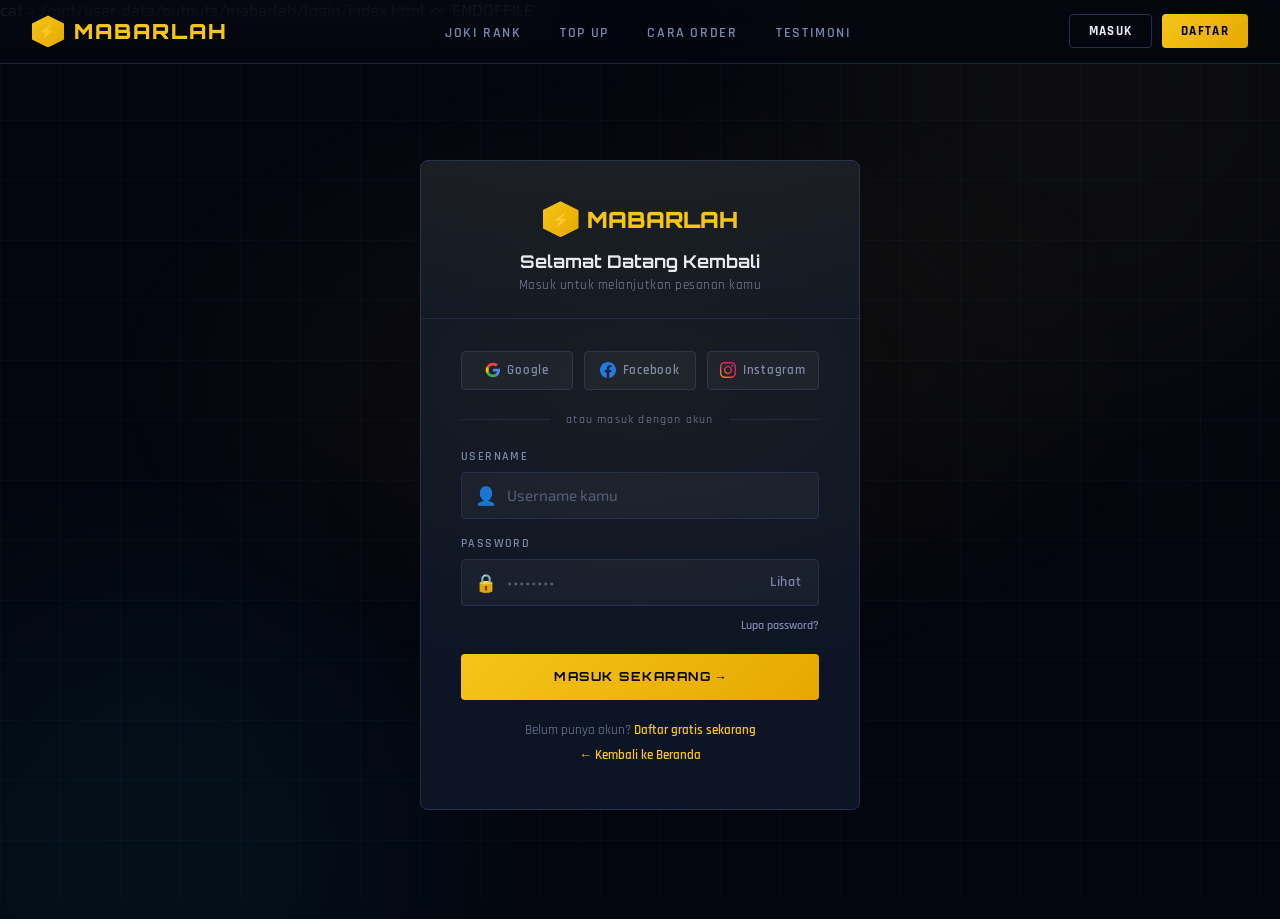
==== commit eeed51cb: "Update index.html" ====
--- a/index.html
+++ b/index.html
@@ -1,117 +1,87 @@
+cat > /mnt/user-data/outputs/mabarlah/login/index.html << 'ENDOFFILE'
 <!DOCTYPE html>
 <html lang="id">
 <head>
 <meta charset="UTF-8"/>
 <meta name="viewport" content="width=device-width, initial-scale=1.0"/>
-<title>MABARLAH — Joki & Top Up Mobile Legends #1</title>
-<link rel="stylesheet" href="shared.css"/>
+<title>Masuk — MABARLAH</title>
+<link href="https://fonts.googleapis.com/css2?family=Rajdhani:wght@400;500;600;700&family=Orbitron:wght@400;700;900&family=Exo+2:wght@300;400;600;700&display=swap" rel="stylesheet"/>
 <style>
-/* SECTION */
-.section{padding:5rem 0;position:relative;z-index:1}
-.section-inner{max-width:1300px;margin:0 auto;padding:0 2rem}
-.sec-hd{text-align:center;margin-bottom:4rem}
-.sec-hd h2{font-family:'Orbitron',monospace;font-size:clamp(1.6rem,4vw,2.5rem);font-weight:900;margin-bottom:.5rem}
-.sec-hd h2 span{color:var(--gold)}
-.sec-hd p{color:var(--muted);font-size:.95rem;max-width:500px;margin:0 auto}
-.sec-divider{width:60px;height:3px;background:linear-gradient(90deg,var(--gold),transparent);margin:.8rem auto 1.2rem}
+:root{--bg:#04060f;--bg2:#080d1a;--bg3:#0d1424;--gold:#f5c518;--gold2:#e6a800;--cyan:#00e5ff;--red:#ff2d55;--green:#00ff88;--border:#1a2540;--border2:#253050;--text:#e8eaf6;--muted:#7986a8;--white:#ffffff;--card:#0a1020;--shadow-gold:0 0 30px rgba(245,197,24,.15);--radius:4px}
+*{margin:0;padding:0;box-sizing:border-box}
+html{scroll-behavior:smooth}
+body{font-family:'Exo 2',sans-serif;background:var(--bg);color:var(--text);min-height:100vh;overflow-x:hidden}
+body{cursor:url("data:image/svg+xml,%3Csvg xmlns='http://www.w3.org/2000/svg' width='20' height='20' viewBox='0 0 20 20'%3E%3Ccircle cx='10' cy='10' r='3' fill='%2300e5ff' opacity='.8'/%3E%3C/svg%3E") 10 10,auto}
+::-webkit-scrollbar{width:4px}::-webkit-scrollbar-track{background:var(--bg)}::-webkit-scrollbar-thumb{background:var(--gold);border-radius:99px}
+.bg-grid{position:fixed;inset:0;pointer-events:none;z-index:0;background-image:linear-gradient(rgba(0,229,255,.03) 1px,transparent 1px),linear-gradient(90deg,rgba(0,229,255,.03) 1px,transparent 1px);background-size:60px 60px}
+.bg-orb{position:fixed;border-radius:50%;filter:blur(120px);pointer-events:none;z-index:0}
+.bg-orb1{width:600px;height:600px;background:rgba(245,197,24,.04);top:-200px;right:-100px}
+.bg-orb2{width:500px;height:500px;background:rgba(0,229,255,.05);bottom:-200px;left:-100px}
+.bg-orb3{width:300px;height:300px;background:rgba(255,45,85,.04);top:40%;left:50%;transform:translateX(-50%)}
+nav{position:fixed;top:0;width:100%;z-index:100;background:rgba(4,6,15,.85);backdrop-filter:blur(16px);border-bottom:1px solid var(--border)}
+.nav-inner{max-width:1300px;margin:0 auto;padding:.9rem 2rem;display:flex;align-items:center;justify-content:space-between}
+.logo{font-family:'Orbitron',monospace;font-size:1.3rem;font-weight:900;color:var(--gold);letter-spacing:.1em;text-decoration:none;display:flex;align-items:center;gap:.6rem}
+.logo-icon{width:32px;height:32px;background:linear-gradient(135deg,var(--gold),var(--gold2));clip-path:polygon(50% 0%,100% 25%,100% 75%,50% 100%,0% 75%,0% 25%);display:flex;align-items:center;justify-content:center;font-size:.8rem;color:#000;font-weight:900}
+.nav-links{display:flex;list-style:none;gap:0}
+.nav-links a{color:var(--muted);text-decoration:none;font-family:'Rajdhani',sans-serif;font-weight:600;font-size:.85rem;letter-spacing:.12em;text-transform:uppercase;padding:.6rem 1.2rem;transition:all .2s;position:relative}
+.nav-links a::after{content:'';position:absolute;bottom:0;left:50%;transform:translateX(-50%);width:0;height:2px;background:var(--gold);transition:width .3s}
+.nav-links a:hover{color:var(--gold)}.nav-links a:hover::after{width:70%}
+.nav-right{display:flex;gap:.6rem}
+.btn-nav{padding:.5rem 1.2rem;border-radius:var(--radius);font-family:'Rajdhani',sans-serif;font-weight:700;font-size:.8rem;letter-spacing:.1em;text-transform:uppercase;cursor:pointer;transition:all .2s;border:none;text-decoration:none;display:inline-flex;align-items:center;justify-content:center}
+.btn-login{background:transparent;border:1px solid var(--border2)!important;color:var(--text)}.btn-login:hover{border-color:var(--gold)!important;color:var(--gold)}
+.btn-register{background:linear-gradient(135deg,var(--gold),var(--gold2));color:#000}.btn-register:hover{transform:translateY(-2px);box-shadow:var(--shadow-gold)}
+.menu-toggle{display:none;flex-direction:column;gap:5px;cursor:pointer;background:none;border:none;padding:.3rem}
+.menu-toggle span{width:22px;height:2px;background:var(--text);transition:all .3s}
+.toast{position:fixed;bottom:2rem;right:2rem;background:var(--bg3);border:1px solid var(--gold);border-radius:var(--radius);padding:.9rem 1.4rem;font-family:'Rajdhani',sans-serif;font-weight:700;font-size:.9rem;color:var(--gold);z-index:1000;transform:translateY(100px);opacity:0;transition:all .3s;box-shadow:0 8px 30px rgba(245,197,24,.2)}.toast.show{transform:translateY(0);opacity:1}
 
-/* HERO */
-.hero{min-height:100vh;display:flex;align-items:center;justify-content:center;text-align:center;padding:8rem 2rem 4rem;position:relative;overflow:hidden}
-.hero::before{content:'';position:absolute;inset:0;background:radial-gradient(ellipse 80% 60% at 50% 40%,rgba(245,197,24,.06) 0%,transparent 70%)}
-.hero-content{position:relative;z-index:1;max-width:900px}
-.hero-badge{display:inline-flex;align-items:center;gap:.5rem;background:rgba(245,197,24,.08);border:1px solid rgba(245,197,24,.25);padding:.4rem 1.2rem;border-radius:99px;font-size:.75rem;letter-spacing:.15em;text-transform:uppercase;color:var(--gold);font-family:'Rajdhani',sans-serif;font-weight:600;margin-bottom:2rem;animation:pulse 3s ease infinite}
-@keyframes pulse{0%,100%{box-shadow:0 0 0 0 rgba(245,197,24,.2)}50%{box-shadow:0 0 20px 4px rgba(245,197,24,.1)}}
-.hero h1{font-family:'Orbitron',monospace;font-size:clamp(2.2rem,6vw,4.5rem);font-weight:900;line-height:.95;margin-bottom:1.5rem;letter-spacing:-.01em}
-.hero h1 .line1{display:block;color:var(--text)}
-.hero h1 .line2{display:block;color:var(--gold);text-shadow:0 0 40px rgba(245,197,24,.4)}
-.hero h1 .line3{display:block;font-size:55%;color:var(--cyan);letter-spacing:.15em;margin-top:.4rem}
-.hero p{font-size:1.05rem;color:var(--muted);max-width:600px;margin:0 auto 2.5rem;line-height:1.8;font-weight:300}
-.hero-btns{display:flex;gap:1rem;justify-content:center;flex-wrap:wrap}
-.btn-primary{padding:.9rem 2.5rem;background:linear-gradient(135deg,var(--gold),var(--gold2));color:#000;font-family:'Orbitron',monospace;font-weight:700;font-size:.8rem;letter-spacing:.1em;text-transform:uppercase;border:none;border-radius:var(--radius);cursor:pointer;transition:all .3s;clip-path:polygon(8px 0%,100% 0%,100% calc(100% - 8px),calc(100% - 8px) 100%,0% 100%,0% 8px)}
-.btn-primary:hover{transform:translateY(-3px);box-shadow:0 8px 30px rgba(245,197,24,.35)}
-.btn-secondary{padding:.9rem 2.5rem;background:transparent;color:var(--cyan);font-family:'Orbitron',monospace;font-weight:700;font-size:.8rem;letter-spacing:.1em;text-transform:uppercase;border:1px solid var(--cyan);border-radius:var(--radius);cursor:pointer;transition:all .3s;clip-path:polygon(8px 0%,100% 0%,100% calc(100% - 8px),calc(100% - 8px) 100%,0% 100%,0% 8px)}
-.btn-secondary:hover{background:rgba(0,229,255,.08);box-shadow:var(--shadow-cyan);transform:translateY(-3px)}
-.hero-stats{display:flex;gap:3rem;justify-content:center;margin-top:4rem;padding-top:2.5rem;border-top:1px solid var(--border);flex-wrap:wrap}
-.h-stat-num{font-family:'Orbitron',monospace;font-size:2rem;font-weight:900;color:var(--gold);display:block}
-.h-stat-lbl{font-size:.72rem;color:var(--muted);letter-spacing:.12em;text-transform:uppercase;font-family:'Rajdhani',sans-serif;font-weight:600;margin-top:.2rem}
+/* AUTH PAGE */
+.auth-page{min-height:100vh;display:flex;align-items:center;justify-content:center;padding:6rem 1rem 4rem;position:relative;z-index:1}
+.auth-page::before{content:'';position:absolute;inset:0;background:radial-gradient(ellipse 60% 50% at 50% 40%,rgba(245,197,24,.05) 0%,transparent 70%);pointer-events:none}
+.auth-card{width:100%;max-width:440px;background:var(--bg3);border:1px solid var(--border2);border-radius:8px;overflow:hidden;animation:cardIn .4s cubic-bezier(.34,1.56,.64,1)}
+@keyframes cardIn{from{opacity:0;transform:translateY(30px) scale(.96)}to{opacity:1;transform:translateY(0) scale(1)}}
+.auth-top{padding:2.5rem 2.5rem 1.5rem;text-align:center;background:linear-gradient(180deg,rgba(245,197,24,.05),transparent);border-bottom:1px solid var(--border)}
+.auth-logo{font-family:'Orbitron',monospace;font-size:1.4rem;font-weight:900;color:var(--gold);display:flex;align-items:center;justify-content:center;gap:.5rem;text-decoration:none;margin-bottom:.8rem}
+.auth-logo-icon{width:36px;height:36px;background:linear-gradient(135deg,var(--gold),var(--gold2));clip-path:polygon(50% 0%,100% 25%,100% 75%,50% 100%,0% 75%,0% 25%);display:flex;align-items:center;justify-content:center;font-size:.9rem;color:#000;font-weight:900}
+.auth-title{font-family:'Orbitron',monospace;font-size:1.1rem;font-weight:700;color:var(--text);margin-bottom:.3rem}
+.auth-subtitle{font-size:.82rem;color:var(--muted);font-family:'Rajdhani',sans-serif;letter-spacing:.04em}
+.auth-body{padding:2rem 2.5rem 2.5rem}
+.form-msg{padding:.65rem 1rem;border-radius:var(--radius);font-size:.82rem;font-family:'Rajdhani',sans-serif;font-weight:600;margin-bottom:1rem;display:none}
+.form-msg.error{background:rgba(255,45,85,.1);border:1px solid rgba(255,45,85,.3);color:var(--red);display:block}
+.form-msg.success{background:rgba(0,255,136,.1);border:1px solid rgba(0,255,136,.3);color:var(--green);display:block}
+.form-group{margin-bottom:1.1rem;position:relative}
+.form-label{display:block;font-family:'Rajdhani',sans-serif;font-weight:600;font-size:.72rem;letter-spacing:.12em;text-transform:uppercase;color:var(--muted);margin-bottom:.45rem}
+.input-wrap{position:relative;display:flex;align-items:center}
+.input-icon{position:absolute;left:.9rem;color:var(--muted);font-size:1.1rem;pointer-events:none;transition:color .2s;z-index:1}
+.form-input{width:100%;padding:.85rem 1rem .85rem 2.8rem;background:rgba(255,255,255,.04);border:1px solid var(--border2);border-radius:var(--radius);color:var(--text);font-family:'Exo 2',sans-serif;font-size:.95rem;outline:none;transition:border-color .2s,background .2s}
+.form-input:focus{border-color:var(--gold);background:rgba(245,197,24,.03)}
+.form-input:focus + .input-focus-ring{opacity:1}
+.form-input::placeholder{color:var(--muted);opacity:.6}
+.form-group:focus-within .input-icon{color:var(--gold)}
+.toggle-pass{position:absolute;right:.9rem;background:none;border:none;color:var(--muted);cursor:pointer;font-size:.85rem;padding:.2rem;transition:color .2s;font-family:'Rajdhani',sans-serif;font-weight:600;letter-spacing:.05em}
+.toggle-pass:hover{color:var(--gold)}
+.forgot-link{display:block;text-align:right;font-family:'Rajdhani',sans-serif;font-size:.78rem;font-weight:600;color:var(--muted);text-decoration:none;margin-top:-.4rem;margin-bottom:1rem;transition:color .2s}
+.forgot-link:hover{color:var(--gold)}
+.btn-auth{width:100%;padding:.9rem;background:linear-gradient(135deg,var(--gold),var(--gold2));color:#000;font-family:'Orbitron',monospace;font-weight:700;font-size:.78rem;letter-spacing:.12em;text-transform:uppercase;border:none;border-radius:var(--radius);cursor:pointer;transition:all .3s;margin-top:.3rem}
+.btn-auth:hover{transform:translateY(-2px);box-shadow:0 8px 24px rgba(245,197,24,.3)}.btn-auth:active{transform:translateY(0)}
+.divider{display:flex;align-items:center;gap:1rem;margin:1.4rem 0;color:var(--muted);font-size:.75rem;font-family:'Rajdhani',sans-serif;letter-spacing:.1em}
+.divider::before,.divider::after{content:'';flex:1;height:1px;background:var(--border)}
+.social-row{display:flex;gap:.7rem;justify-content:center;margin-bottom:1.2rem}
+.btn-social{flex:1;padding:.65rem .5rem;background:rgba(255,255,255,.04);border:1px solid var(--border2);border-radius:var(--radius);color:var(--muted);font-family:'Rajdhani',sans-serif;font-size:.8rem;font-weight:600;letter-spacing:.06em;cursor:pointer;transition:all .2s;display:flex;align-items:center;justify-content:center;gap:.4rem}
+.btn-social:hover{border-color:var(--gold);color:var(--gold);background:rgba(245,197,24,.04)}
+.btn-social svg{width:16px;height:16px;flex-shrink:0}
+.auth-footer{text-align:center;margin-top:1.2rem;font-size:.82rem;color:var(--muted);font-family:'Rajdhani',sans-serif;line-height:1.9}
+.auth-footer a{color:var(--gold);text-decoration:none;font-weight:600}.auth-footer a:hover{text-decoration:underline}
 
-/* JOKI */
-.joki-bg{background:var(--bg2)}
-.joki-grid{display:grid;grid-template-columns:repeat(auto-fill,minmax(260px,1fr));gap:1.2rem}
-.joki-card{background:var(--card);border:1px solid var(--border);border-radius:var(--radius);overflow:hidden;transition:all .3s;position:relative;cursor:pointer}
-.joki-card::before{content:'';position:absolute;top:0;left:0;width:100%;height:3px;background:linear-gradient(90deg,transparent,var(--gold),transparent);opacity:0;transition:opacity .3s}
-.joki-card:hover{transform:translateY(-6px);border-color:rgba(245,197,24,.35);box-shadow:0 12px 40px rgba(245,197,24,.1)}
-.joki-card:hover::before{opacity:1}
-.joki-head{padding:1.5rem 1.5rem 1rem;position:relative}
-.joki-tier{font-family:'Orbitron',monospace;font-size:.7rem;font-weight:700;letter-spacing:.15em;text-transform:uppercase;margin-bottom:.4rem;display:flex;align-items:center;gap:.5rem}
-.tier-dot{width:8px;height:8px;border-radius:50%;flex-shrink:0}
-.joki-name{font-family:'Rajdhani',sans-serif;font-size:1.5rem;font-weight:700;color:var(--white);line-height:1}
-.joki-sub{font-size:.8rem;color:var(--muted);margin-top:.3rem}
-.tier-badge{position:absolute;top:1.2rem;right:1.2rem;width:44px;height:44px;clip-path:polygon(50% 0%,100% 25%,100% 75%,50% 100%,0% 75%,0% 25%);display:flex;align-items:center;justify-content:center;font-size:1.2rem}
-.joki-body{padding:0 1.5rem 1.5rem}
-.joki-features{list-style:none;display:flex;flex-direction:column;gap:.4rem;margin-bottom:1.2rem}
-.joki-features li{font-size:.82rem;color:var(--muted);display:flex;align-items:center;gap:.5rem}
-.joki-features li::before{content:'▸';color:var(--gold);font-size:.65rem;flex-shrink:0}
-.joki-price{display:flex;align-items:flex-end;gap:.3rem;margin-bottom:1rem}
-.price-from{font-size:.72rem;color:var(--muted);font-family:'Rajdhani',sans-serif;margin-bottom:.15rem}
-.price-num{font-family:'Orbitron',monospace;font-size:1.6rem;font-weight:900;color:var(--gold);line-height:1}
-.price-unit{font-size:.75rem;color:var(--muted);margin-bottom:.2rem;font-family:'Rajdhani',sans-serif}
-.btn-order{width:100%;padding:.7rem;background:linear-gradient(135deg,var(--gold),var(--gold2));color:#000;font-family:'Rajdhani',sans-serif;font-weight:700;font-size:.85rem;letter-spacing:.1em;text-transform:uppercase;border:none;border-radius:var(--radius);cursor:pointer;transition:all .3s}
-.btn-order:hover{transform:translateY(-2px);box-shadow:0 6px 20px rgba(245,197,24,.3)}
-
-/* TOPUP */
-.topup-grid{display:grid;grid-template-columns:repeat(auto-fill,minmax(160px,1fr));gap:1rem}
-.topup-card{background:var(--card);border:1px solid var(--border);border-radius:var(--radius);padding:1.4rem 1rem;text-align:center;cursor:pointer;transition:all .3s;position:relative;overflow:hidden}
-.topup-card::after{content:'';position:absolute;inset:0;background:linear-gradient(135deg,rgba(245,197,24,.04),transparent);opacity:0;transition:opacity .3s}
-.topup-card:hover{border-color:rgba(245,197,24,.4);transform:translateY(-4px);box-shadow:0 10px 30px rgba(245,197,24,.1)}
-.topup-card:hover::after{opacity:1}
-.topup-card.popular{border-color:rgba(245,197,24,.3);background:linear-gradient(135deg,rgba(245,197,24,.06),var(--card))}
-.popular-badge{position:absolute;top:.5rem;right:.5rem;background:var(--gold);color:#000;font-family:'Rajdhani',sans-serif;font-size:.6rem;font-weight:700;letter-spacing:.08em;text-transform:uppercase;padding:.15rem .5rem;border-radius:2px}
-.topup-icon{font-size:1.8rem;margin-bottom:.5rem}
-.topup-amt{font-family:'Orbitron',monospace;font-size:1.1rem;font-weight:700;color:var(--white);margin-bottom:.2rem}
-.topup-price{font-family:'Rajdhani',sans-serif;font-size:1rem;font-weight:600;color:var(--gold)}
-.topup-bonus{font-size:.7rem;color:var(--green);font-family:'Rajdhani',sans-serif;font-weight:600;margin-top:.2rem}
-
-/* HOW */
-.how-bg{background:linear-gradient(180deg,var(--bg) 0%,var(--bg2) 100%)}
-.steps-grid{display:grid;grid-template-columns:repeat(auto-fit,minmax(200px,1fr));gap:2rem;position:relative}
-.steps-grid::before{content:'';position:absolute;top:32px;left:10%;right:10%;height:1px;background:linear-gradient(90deg,transparent,var(--border2),transparent);z-index:0}
-.step-card{text-align:center;position:relative;z-index:1}
-.step-num{width:64px;height:64px;border:2px solid var(--gold);border-radius:50%;display:flex;align-items:center;justify-content:center;margin:0 auto 1rem;font-family:'Orbitron',monospace;font-size:1.2rem;font-weight:900;color:var(--gold);background:var(--bg);position:relative}
-.step-num::after{content:'';position:absolute;inset:4px;border-radius:50%;background:rgba(245,197,24,.05)}
-.step-icon{font-size:1.5rem;position:absolute}
-.step-title{font-family:'Rajdhani',sans-serif;font-size:1.1rem;font-weight:700;color:var(--white);margin-bottom:.4rem;letter-spacing:.05em}
-.step-desc{font-size:.82rem;color:var(--muted);line-height:1.6}
-
-/* TESTI */
-.testi-grid{display:grid;grid-template-columns:repeat(auto-fill,minmax(280px,1fr));gap:1.2rem}
-.testi-card{background:var(--card);border:1px solid var(--border);border-radius:var(--radius);padding:1.5rem}
-.testi-head{display:flex;align-items:center;gap:.8rem;margin-bottom:1rem}
-.testi-avatar{width:42px;height:42px;border-radius:50%;display:flex;align-items:center;justify-content:center;font-size:1.2rem;flex-shrink:0}
-.testi-name{font-family:'Rajdhani',sans-serif;font-weight:700;font-size:.95rem;color:var(--white)}
-.testi-tier{font-size:.7rem;color:var(--gold);font-family:'Rajdhani',sans-serif;font-weight:600}
-.testi-stars{color:var(--gold);font-size:.8rem;letter-spacing:.1em;margin-bottom:.6rem}
-.testi-text{font-size:.85rem;color:var(--muted);line-height:1.7;font-style:italic}
-
-/* ORDER MODAL */
-.modal-overlay{position:fixed;inset:0;background:rgba(4,6,15,.92);z-index:500;display:none;align-items:center;justify-content:center;padding:1rem;backdrop-filter:blur(8px)}
-.modal-overlay.active{display:flex}
-.order-box{background:var(--bg3);border:1px solid var(--border2);border-radius:8px;width:100%;max-width:500px;overflow:hidden;animation:modalIn .3s cubic-bezier(.34,1.56,.64,1)}
-@keyframes modalIn{from{opacity:0;transform:scale(.88) translateY(20px)}to{opacity:1;transform:scale(1) translateY(0)}}
-.order-header{background:linear-gradient(135deg,rgba(245,197,24,.08),rgba(0,229,255,.04));padding:1.5rem 2rem;border-bottom:1px solid var(--border)}
-.order-header h3{font-family:'Orbitron',monospace;font-size:1rem;font-weight:700;color:var(--gold)}
-.order-header p{font-size:.82rem;color:var(--muted);margin-top:.2rem}
-.order-body{padding:1.5rem 2rem}
-.order-row{display:flex;justify-content:space-between;align-items:center;padding:.6rem 0;border-bottom:1px solid var(--border);font-size:.85rem}
-.order-row:last-child{border:none;font-weight:700;color:var(--gold);font-size:1rem;padding-top:.8rem}
-.order-row span:first-child{color:var(--muted)}
-.order-footer{padding:0 2rem 2rem;display:flex;gap:.8rem}
-.btn-cancel{flex:1;padding:.8rem;background:transparent;border:1px solid var(--border2);color:var(--muted);font-family:'Rajdhani',sans-serif;font-weight:600;font-size:.85rem;letter-spacing:.08em;text-transform:uppercase;border-radius:var(--radius);cursor:pointer;transition:all .2s}
-.btn-cancel:hover{border-color:var(--red);color:var(--red)}
-.btn-confirm{flex:2;padding:.8rem;background:linear-gradient(135deg,var(--gold),var(--gold2));color:#000;font-family:'Orbitron',monospace;font-weight:700;font-size:.75rem;letter-spacing:.1em;text-transform:uppercase;border:none;border-radius:var(--radius);cursor:pointer;transition:all .3s}
-.btn-confirm:hover{transform:translateY(-2px);box-shadow:0 6px 20px rgba(245,197,24,.3)}
-
-@media(max-width:700px){.steps-grid::before{display:none}.hero-stats{gap:1.5rem}}
+@media(max-width:700px){
+  .nav-links{display:none;position:fixed;top:60px;left:0;right:0;bottom:0;background:rgba(4,6,15,.97);flex-direction:column;align-items:center;justify-content:center;gap:0;z-index:99}
+  .nav-links.active{display:flex}.nav-links a{padding:1.2rem 2rem;border-bottom:1px solid var(--border);width:100%;text-align:center}
+  .menu-toggle{display:flex}.nav-right{display:none}
+  .nav-right.mobile-visible{display:flex;position:fixed;bottom:0;left:0;right:0;padding:1rem 2rem;background:rgba(4,6,15,.97);border-top:1px solid var(--border);z-index:99}
+  .nav-right.mobile-visible .btn-nav{flex:1;text-align:center;padding:.7rem}
+  .menu-toggle.active span:nth-child(1){transform:rotate(45deg) translate(5px,5px)}
+  .menu-toggle.active span:nth-child(2){opacity:0}
+  .menu-toggle.active span:nth-child(3){transform:rotate(-45deg) translate(6px,-6px)}
+}
 </style>
 </head>
 <body>
@@ -120,179 +90,102 @@
 <div class="bg-orb bg-orb1"></div>
 <div class="bg-orb bg-orb2"></div>
 <div class="bg-orb bg-orb3"></div>
-
-<!-- ORDER MODAL -->
-<div class="modal-overlay" id="orderModal">
-  <div class="order-box">
-    <div class="order-header">
-      <h3 id="orderTitle">Detail Pesanan</h3>
-      <p id="orderSub">Konfirmasi pesanan kamu</p>
-    </div>
-    <div class="order-body" id="orderBody"></div>
-    <div class="order-footer">
-      <button class="btn-cancel" onclick="closeOrderModal()">Batal</button>
-      <button class="btn-confirm" onclick="confirmOrder()">Konfirmasi via WhatsApp ⚡</button>
-    </div>
-  </div>
-</div>
-
-<!-- TOAST -->
 <div class="toast" id="toast"></div>
 
-<!-- NAV -->
 <nav>
   <div class="nav-inner">
-    <a class="logo" href="index.html"><div class="logo-icon">⚡</div>MABARLAH</a>
+    <a class="logo" href="../index.html"><div class="logo-icon">⚡</div>MABARLAH</a>
     <ul class="nav-links" id="navLinks">
-      <li><a href="#joki">Joki Rank</a></li>
-      <li><a href="#topup">Top Up</a></li>
-      <li><a href="#cara">Cara Order</a></li>
-      <li><a href="#testi">Testimoni</a></li>
+      <li><a href="../index.html#joki">Joki Rank</a></li>
+      <li><a href="../index.html#topup">Top Up</a></li>
+      <li><a href="../index.html#cara">Cara Order</a></li>
+      <li><a href="../index.html#testi">Testimoni</a></li>
     </ul>
     <div class="nav-right" id="navRight">
-      <div class="user-bar" id="userBar">
-        <div class="user-chip" id="userChip">👤 Guest</div>
-        <button class="btn-logout" onclick="doLogout()">Keluar</button>
-      </div>
-      <div class="auth-btns" id="authBtns">
-        <a class="btn-nav btn-login" href="login/index.html">Masuk</a>
-        <a class="btn-nav btn-register" href="register.html">Daftar</a>
-      </div>
+      <a class="btn-nav btn-login" href="index.html">Masuk</a>
+      <a class="btn-nav btn-register" href="../register.html">Daftar</a>
     </div>
-    <button class="menu-toggle" id="menuToggle">
-      <span></span><span></span><span></span>
-    </button>
+    <button class="menu-toggle" id="menuToggle"><span></span><span></span><span></span></button>
   </div>
 </nav>
 
-<!-- HERO -->
-<section class="hero">
-  <div class="hero-content">
-    <div class="hero-badge">⚡ #1 Joki & Top Up Mobile Legends Indonesia</div>
-    <h1>
-      <span class="line1">NAIK RANK</span>
-      <span class="line2">DIJAMIN AMAN</span>
-      <span class="line3">WARRIOR → IMMORTAL · FAST · TRUSTED · 24/7</span>
-    </h1>
-    <p>Joki rank profesional dengan win rate tinggi. Top up diamond murah & instan. Lebih dari 5.000 pelanggan puas. Proses cepat, harga transparan, garansi keamanan akun.</p>
-    <div class="hero-btns">
-      <button class="btn-primary" onclick="document.getElementById('joki').scrollIntoView({behavior:'smooth'})">Order Joki Sekarang ⚡</button>
-      <button class="btn-secondary" onclick="document.getElementById('topup').scrollIntoView({behavior:'smooth'})">Top Up Diamond 💎</button>
+<main class="auth-page">
+  <div class="auth-card">
+    <div class="auth-top">
+      <a class="auth-logo" href="../index.html">
+        <div class="auth-logo-icon">⚡</div>MABARLAH
+      </a>
+      <div class="auth-title">Selamat Datang Kembali</div>
+      <div class="auth-subtitle">Masuk untuk melanjutkan pesanan kamu</div>
     </div>
-    <div class="hero-stats">
-      <div class="h-stat"><span class="h-stat-num">5K+</span><span class="h-stat-lbl">Pelanggan Puas</span></div>
-      <div class="h-stat"><span class="h-stat-num">98%</span><span class="h-stat-lbl">Win Rate</span></div>
-      <div class="h-stat"><span class="h-stat-num">24/7</span><span class="h-stat-lbl">Layanan Aktif</span></div>
-      <div class="h-stat"><span class="h-stat-num">100%</span><span class="h-stat-lbl">Aman & Terpercaya</span></div>
-    </div>
-  </div>
-</section>
+    <div class="auth-body">
+      <div class="form-msg" id="loginMsg"></div>
 
-<!-- JOKI RANK -->
-<section class="section joki-bg" id="joki">
-  <div class="section-inner">
-    <div class="sec-hd reveal">
-      <h2>Joki <span>Rank</span></h2>
-      <div class="sec-divider"></div>
-      <p>Naik dari tier mana saja ke tier impianmu. Semua dikerjakan booster berpengalaman.</p>
-    </div>
-    <div class="joki-grid" id="jokiGrid"></div>
-  </div>
-</section>
+      <!-- Social Login -->
+      <div class="social-row">
+        <button class="btn-social" onclick="showToast('⚠️ Login sosial belum tersedia')">
+          <svg viewBox="0 0 24 24" fill="currentColor"><path d="M22.56 12.25c0-.78-.07-1.53-.2-2.25H12v4.26h5.92c-.26 1.37-1.04 2.53-2.21 3.31v2.77h3.57c2.08-1.92 3.28-4.74 3.28-8.09z" fill="#4285F4"/><path d="M12 23c2.97 0 5.46-.98 7.28-2.66l-3.57-2.77c-.98.66-2.23 1.06-3.71 1.06-2.86 0-5.29-1.93-6.16-4.53H2.18v2.84C3.99 20.53 7.7 23 12 23z" fill="#34A853"/><path d="M5.84 14.09c-.22-.66-.35-1.36-.35-2.09s.13-1.43.35-2.09V7.07H2.18C1.43 8.55 1 10.22 1 12s.43 3.45 1.18 4.93l2.85-2.22.81-.62z" fill="#FBBC05"/><path d="M12 5.38c1.62 0 3.06.56 4.21 1.64l3.15-3.15C17.45 2.09 14.97 1 12 1 7.7 1 3.99 3.47 2.18 7.07l3.66 2.84c.87-2.6 3.3-4.53 6.16-4.53z" fill="#EA4335"/></svg>
+          Google
+        </button>
+        <button class="btn-social" onclick="showToast('⚠️ Login sosial belum tersedia')">
+          <svg viewBox="0 0 24 24" fill="#1877F2"><path d="M24 12.073c0-6.627-5.373-12-12-12s-12 5.373-12 12c0 5.99 4.388 10.954 10.125 11.854v-8.385H7.078v-3.47h3.047V9.43c0-3.007 1.792-4.669 4.533-4.669 1.312 0 2.686.235 2.686.235v2.953H15.83c-1.491 0-1.956.925-1.956 1.874v2.25h3.328l-.532 3.47h-2.796v8.385C19.612 23.027 24 18.062 24 12.073z"/></svg>
+          Facebook
+        </button>
+        <button class="btn-social" onclick="showToast('⚠️ Login sosial belum tersedia')">
+          <svg viewBox="0 0 24 24" fill="currentColor"><defs><linearGradient id="ig" x1="0%" y1="100%" x2="100%" y2="0%"><stop offset="0%" stop-color="#f09433"/><stop offset="25%" stop-color="#e6683c"/><stop offset="50%" stop-color="#dc2743"/><stop offset="75%" stop-color="#cc2366"/><stop offset="100%" stop-color="#bc1888"/></linearGradient></defs><path fill="url(#ig)" d="M12 2.163c3.204 0 3.584.012 4.85.07 3.252.148 4.771 1.691 4.919 4.919.058 1.265.069 1.645.069 4.849 0 3.205-.012 3.584-.069 4.849-.149 3.225-1.664 4.771-4.919 4.919-1.266.058-1.644.07-4.85.07-3.204 0-3.584-.012-4.849-.07-3.26-.149-4.771-1.699-4.919-4.92-.058-1.265-.07-1.644-.07-4.849 0-3.204.013-3.583.07-4.849.149-3.227 1.664-4.771 4.919-4.919 1.266-.057 1.645-.069 4.849-.069zm0-2.163c-3.259 0-3.667.014-4.947.072-4.358.2-6.78 2.618-6.98 6.98-.059 1.281-.073 1.689-.073 4.948 0 3.259.014 3.668.072 4.948.2 4.358 2.618 6.78 6.98 6.98 1.281.058 1.689.072 4.948.072 3.259 0 3.668-.014 4.948-.072 4.354-.2 6.782-2.618 6.979-6.98.059-1.28.073-1.689.073-4.948 0-3.259-.014-3.667-.072-4.947-.196-4.354-2.617-6.78-6.979-6.98-1.281-.059-1.69-.073-4.949-.073zm0 5.838c-3.403 0-6.162 2.759-6.162 6.162s2.759 6.163 6.162 6.163 6.162-2.759 6.162-6.163c0-3.403-2.759-6.162-6.162-6.162zm0 10.162c-2.209 0-4-1.79-4-4 0-2.209 1.791-4 4-4s4 1.791 4 4c0 2.21-1.791 4-4 4zm6.406-11.845c-.796 0-1.441.645-1.441 1.44s.645 1.44 1.441 1.44c.795 0 1.439-.645 1.439-1.44s-.644-1.44-1.439-1.44z"/></svg>
+          Instagram
+        </button>
+      </div>
 
-<!-- TOP UP DIAMOND -->
-<section class="section" id="topup">
-  <div class="section-inner">
-    <div class="sec-hd reveal">
-      <h2>Top Up <span>Diamond 💎</span></h2>
-      <div class="sec-divider"></div>
-      <p>Harga murah, proses instan. Diamond langsung masuk ke akunmu dalam hitungan menit.</p>
-    </div>
-    <div class="topup-grid reveal" id="topupGrid"></div>
-  </div>
-</section>
+      <div class="divider">atau masuk dengan akun</div>
 
-<!-- CARA ORDER -->
-<section class="section how-bg" id="cara">
-  <div class="section-inner">
-    <div class="sec-hd reveal">
-      <h2>Cara <span>Order</span></h2>
-      <div class="sec-divider"></div>
-      <p>Proses mudah dan cepat, selesai dalam hitungan menit!</p>
-    </div>
-    <div class="steps-grid">
-      <div class="step-card reveal">
-        <div class="step-num">01 <span class="step-icon">📝</span></div>
-        <div class="step-title">Pilih Layanan</div>
-        <div class="step-desc">Pilih paket joki rank atau nominal top up diamond yang kamu inginkan.</div>
+      <div class="form-group">
+        <label class="form-label" for="loginUser">Username</label>
+        <div class="input-wrap">
+          <span class="input-icon">👤</span>
+          <input class="form-input" id="loginUser" type="text" placeholder="Username kamu" autocomplete="username"/>
+        </div>
       </div>
-      <div class="step-card reveal">
-        <div class="step-num">02 <span class="step-icon">👤</span></div>
-        <div class="step-title">Daftar / Masuk</div>
-        <div class="step-desc">Buat akun gratis atau masuk untuk melanjutkan pemesanan dengan mudah.</div>
+      <div class="form-group">
+        <label class="form-label" for="loginPass">Password</label>
+        <div class="input-wrap">
+          <span class="input-icon">🔒</span>
+          <input class="form-input" id="loginPass" type="password" placeholder="••••••••" autocomplete="current-password"/>
+          <button class="toggle-pass" type="button" onclick="togglePass('loginPass',this)">Lihat</button>
+        </div>
       </div>
-      <div class="step-card reveal">
-        <div class="step-num">03 <span class="step-icon">💬</span></div>
-        <div class="step-title">Konfirmasi WA</div>
-        <div class="step-desc">Kamu akan diarahkan ke WhatsApp admin untuk konfirmasi detail pesanan.</div>
-      </div>
-      <div class="step-card reveal">
-        <div class="step-num">04 <span class="step-icon">💳</span></div>
-        <div class="step-title">Bayar</div>
-        <div class="step-desc">Lakukan pembayaran sesuai instruksi. Berbagai metode tersedia.</div>
-      </div>
-      <div class="step-card reveal">
-        <div class="step-num">05 <span class="step-icon">🚀</span></div>
-        <div class="step-title">Proses & Selesai</div>
-        <div class="step-desc">Booster kami langsung bekerja. Notifikasi dikirim saat pesanan selesai.</div>
+      <a href="#" class="forgot-link">Lupa password?</a>
+      <button class="btn-auth" onclick="doLogin()">Masuk Sekarang →</button>
+      <div class="auth-footer">
+        Belum punya akun? <a href="../register.html">Daftar gratis sekarang</a><br>
+        <a href="../index.html">← Kembali ke Beranda</a>
       </div>
     </div>
   </div>
-</section>
+</main>
 
-<!-- TESTIMONI -->
-<section class="section joki-bg" id="testi">
-  <div class="section-inner">
-    <div class="sec-hd reveal">
-      <h2>Apa Kata <span>Pelanggan</span></h2>
-      <div class="sec-divider"></div>
-      <p>Ribuan pelanggan telah mempercayakan rank mereka kepada kami.</p>
-    </div>
-    <div class="testi-grid" id="testiGrid"></div>
-  </div>
-</section>
-
-<!-- FOOTER -->
-<footer>
-  <div class="footer-inner">
-    <div class="footer-top">
-      <div class="footer-brand">
-        <a class="logo" href="index.html">⚡ MABARLAH</a>
-        <p>Platform joki rank dan top up diamond Mobile Legends terpercaya. Proses cepat, harga transparan, garansi keamanan akun 100%.</p>
-      </div>
-      <div class="footer-col">
-        <h4>Layanan</h4>
-        <a href="#joki">Joki Warrior</a>
-        <a href="#joki">Joki Elite</a>
-        <a href="#joki">Joki Mythic</a>
-        <a href="#joki">Joki Immortal</a>
-        <a href="#topup">Top Up Diamond</a>
-      </div>
-      <div class="footer-col">
-        <h4>Bantuan</h4>
-        <a href="#">Cara Order</a>
-        <a href="#">Syarat & Ketentuan</a>
-        <a href="#">FAQ</a>
-        <a href="https://wa.me/6281328282930" target="_blank">Hubungi Admin</a>
-      </div>
-    </div>
-    <div class="footer-bottom">
-      <p>© 2026 <span>MABARLAH</span>. Bukan afiliasi resmi Moonton.</p>
-      <p>Mobile Legends: Bang Bang™ adalah merek dagang <span>Moonton</span>.</p>
-    </div>
-  </div>
-</footer>
-
-<script src="welcome.js"></script>
+<script src="login.js"></script>
+<script>
+function togglePass(id, btn) {
+  const inp = document.getElementById(id);
+  if (inp.type === 'password') { inp.type = 'text'; btn.textContent = 'Sembunyikan'; }
+  else { inp.type = 'password'; btn.textContent = 'Lihat'; }
+}
+function showToast(msg) {
+  const t = document.getElementById('toast');
+  t.textContent = msg; t.classList.add('show');
+  setTimeout(() => t.classList.remove('show'), 3000);
+}
+const menuToggle = document.getElementById('menuToggle');
+const navLinks   = document.getElementById('navLinks');
+const navRight   = document.getElementById('navRight');
+if (menuToggle) {
+  menuToggle.addEventListener('click', function() {
+    this.classList.toggle('active');
+    navLinks.classList.toggle('active');
+    navRight.classList.toggle('mobile-visible');
+  });
+}
+</script>
 </body>
 </html>
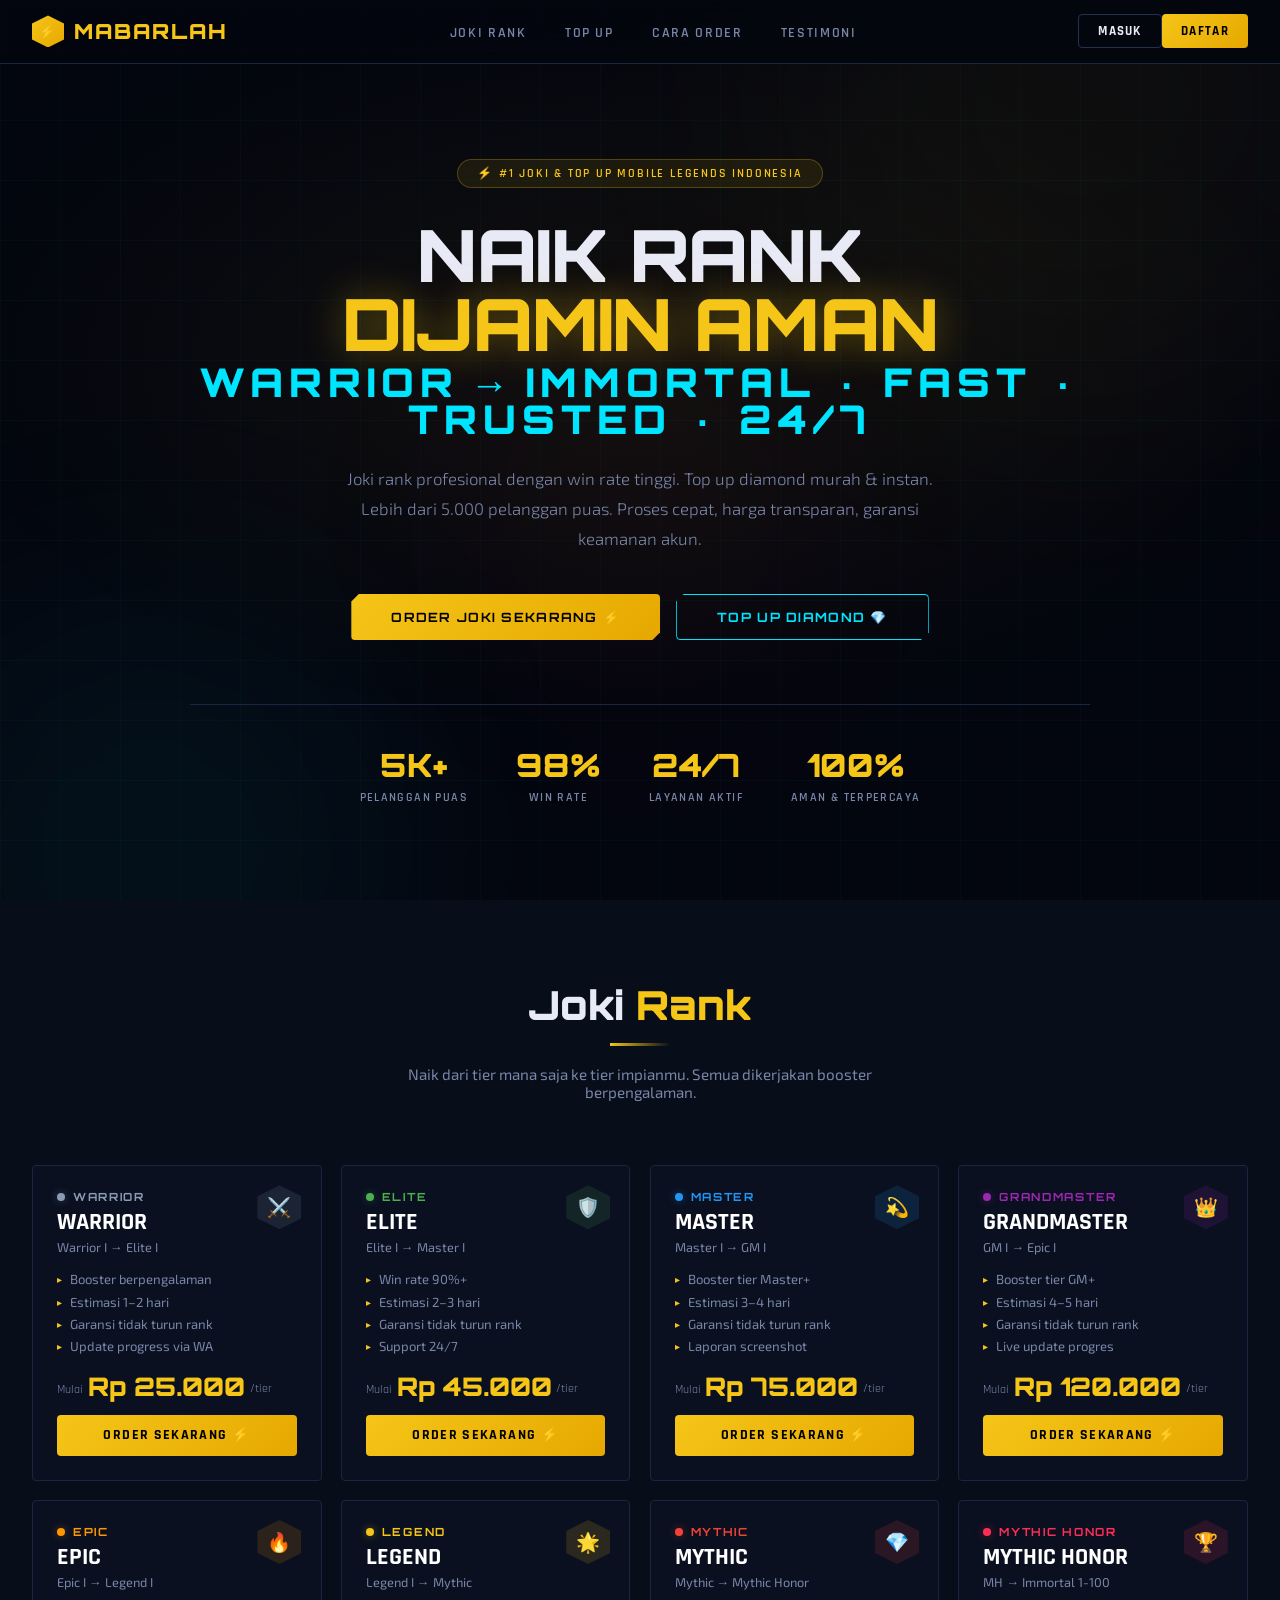
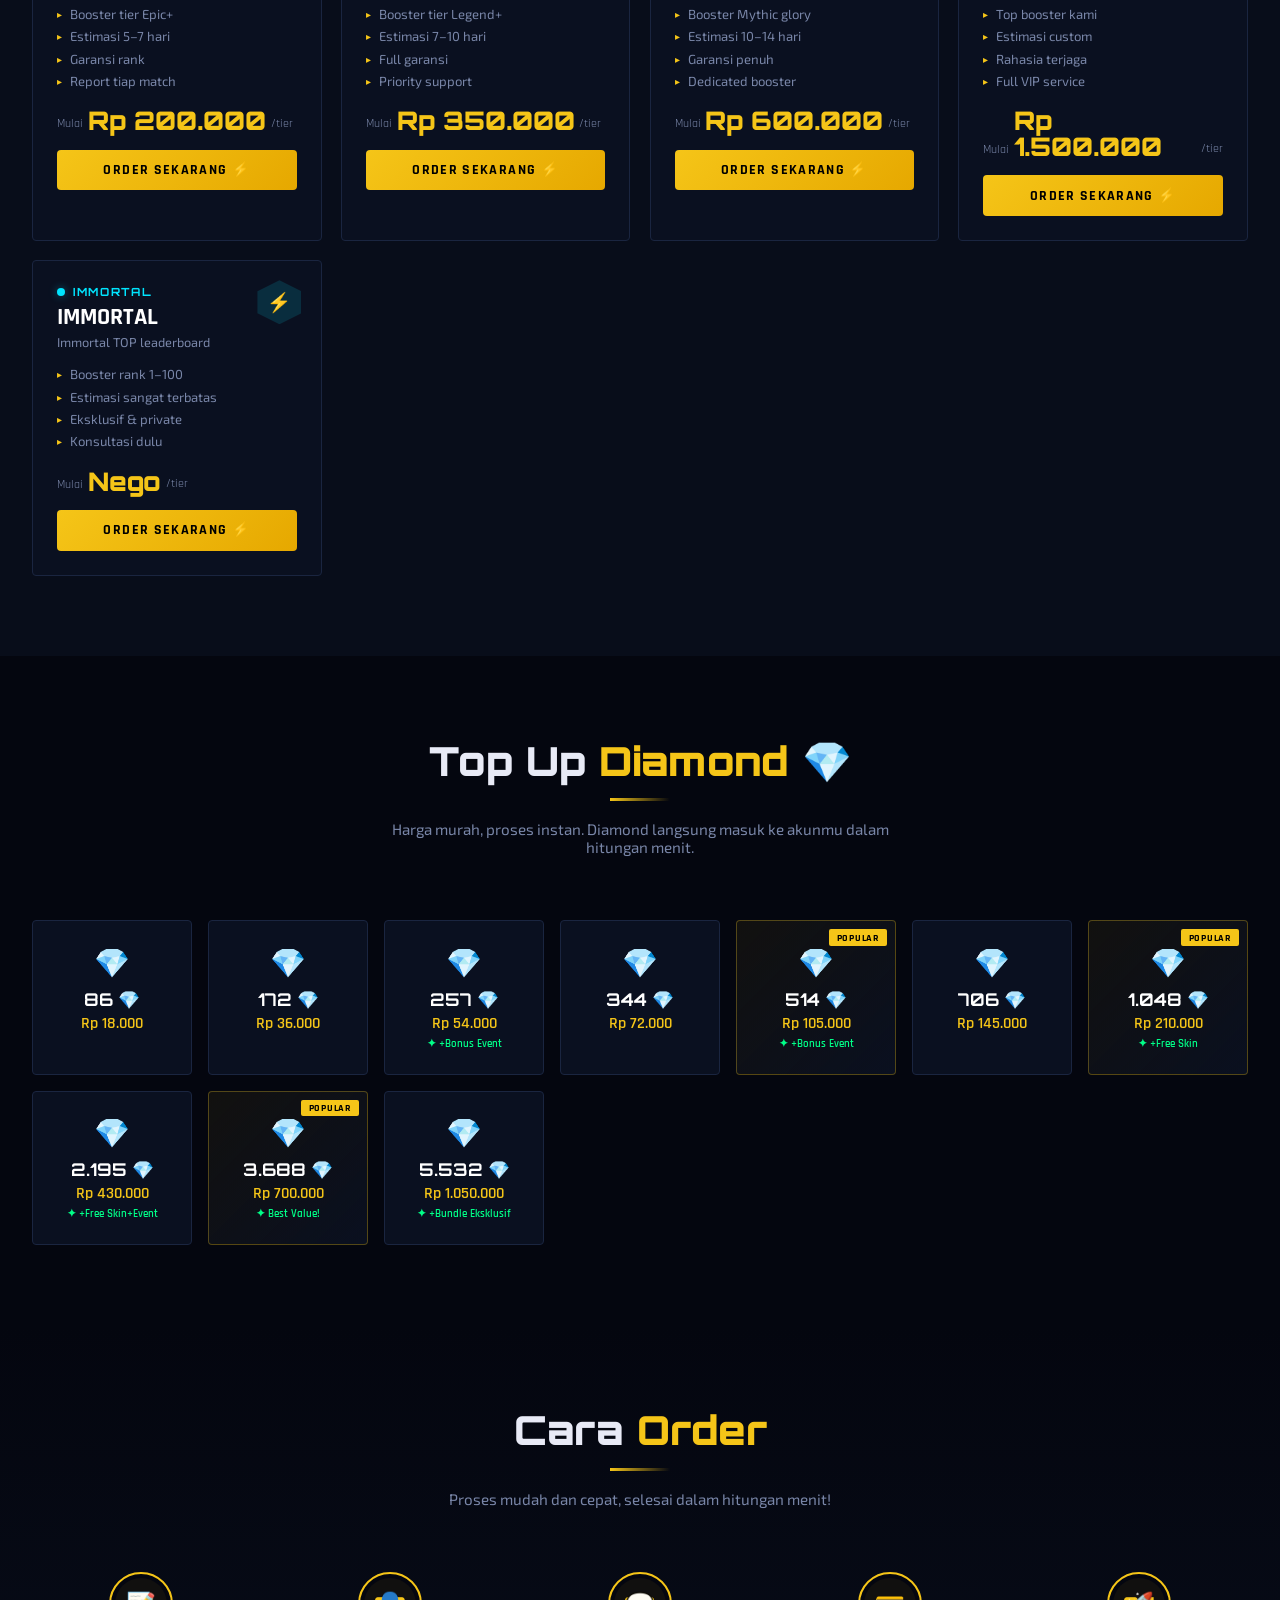
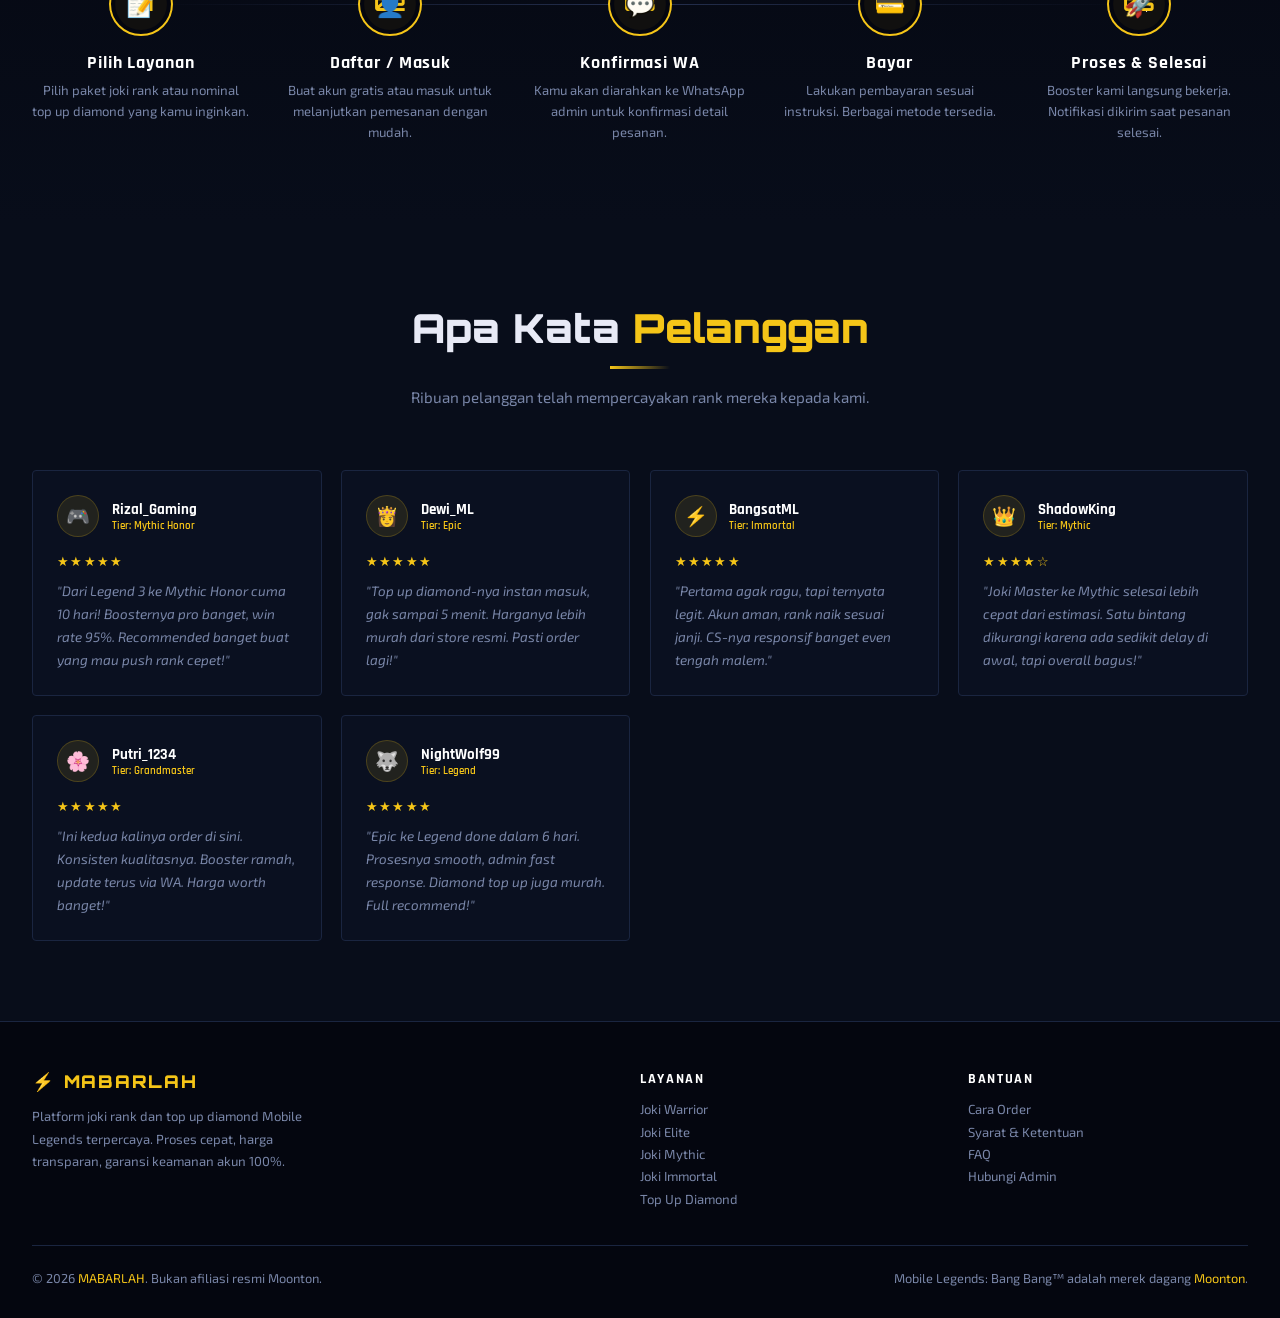
==== commit 679dc130: "Update index.html" ====
--- a/index.html
+++ b/index.html
@@ -1,23 +1,53 @@
-cat > /mnt/user-data/outputs/mabarlah/login/index.html << 'ENDOFFILE'
 <!DOCTYPE html>
 <html lang="id">
 <head>
 <meta charset="UTF-8"/>
 <meta name="viewport" content="width=device-width, initial-scale=1.0"/>
-<title>Masuk — MABARLAH</title>
+<title>MABARLAH — Joki & Top Up Mobile Legends #1</title>
 <link href="https://fonts.googleapis.com/css2?family=Rajdhani:wght@400;500;600;700&family=Orbitron:wght@400;700;900&family=Exo+2:wght@300;400;600;700&display=swap" rel="stylesheet"/>
 <style>
-:root{--bg:#04060f;--bg2:#080d1a;--bg3:#0d1424;--gold:#f5c518;--gold2:#e6a800;--cyan:#00e5ff;--red:#ff2d55;--green:#00ff88;--border:#1a2540;--border2:#253050;--text:#e8eaf6;--muted:#7986a8;--white:#ffffff;--card:#0a1020;--shadow-gold:0 0 30px rgba(245,197,24,.15);--radius:4px}
+:root{
+  --bg:#04060f;
+  --bg2:#080d1a;
+  --bg3:#0d1424;
+  --gold:#f5c518;
+  --gold2:#e6a800;
+  --cyan:#00e5ff;
+  --cyan2:#00b8cc;
+  --red:#ff2d55;
+  --green:#00ff88;
+  --border:#1a2540;
+  --border2:#253050;
+  --text:#e8eaf6;
+  --muted:#7986a8;
+  --white:#ffffff;
+  --card:#0a1020;
+  --shadow-gold:0 0 30px rgba(245,197,24,.15);
+  --shadow-cyan:0 0 30px rgba(0,229,255,.12);
+  --radius:4px;
+}
 *{margin:0;padding:0;box-sizing:border-box}
 html{scroll-behavior:smooth}
-body{font-family:'Exo 2',sans-serif;background:var(--bg);color:var(--text);min-height:100vh;overflow-x:hidden}
-body{cursor:url("data:image/svg+xml,%3Csvg xmlns='http://www.w3.org/2000/svg' width='20' height='20' viewBox='0 0 20 20'%3E%3Ccircle cx='10' cy='10' r='3' fill='%2300e5ff' opacity='.8'/%3E%3C/svg%3E") 10 10,auto}
-::-webkit-scrollbar{width:4px}::-webkit-scrollbar-track{background:var(--bg)}::-webkit-scrollbar-thumb{background:var(--gold);border-radius:99px}
-.bg-grid{position:fixed;inset:0;pointer-events:none;z-index:0;background-image:linear-gradient(rgba(0,229,255,.03) 1px,transparent 1px),linear-gradient(90deg,rgba(0,229,255,.03) 1px,transparent 1px);background-size:60px 60px}
+body{font-family:'Exo 2',sans-serif;background:var(--bg);color:var(--text);min-height:100vh;overflow-x:hidden;cursor:default}
+
+/* CURSOR */
+body{cursor:url("data:image/svg+xml,%3Csvg xmlns='http://www.w3.org/2000/svg' width='20' height='20' viewBox='0 0 20 20'%3E%3Ccircle cx='10' cy='10' r='3' fill='%2300e5ff' opacity='.8'/%3E%3C/svg%3E") 10 10, auto}
+
+/* SCROLLBAR */
+::-webkit-scrollbar{width:4px}
+::-webkit-scrollbar-track{background:var(--bg)}
+::-webkit-scrollbar-thumb{background:var(--gold);border-radius:99px}
+
+/* BACKGROUND EFFECTS */
+.bg-grid{position:fixed;inset:0;pointer-events:none;z-index:0;
+  background-image:linear-gradient(rgba(0,229,255,.03) 1px,transparent 1px),linear-gradient(90deg,rgba(0,229,255,.03) 1px,transparent 1px);
+  background-size:60px 60px}
 .bg-orb{position:fixed;border-radius:50%;filter:blur(120px);pointer-events:none;z-index:0}
 .bg-orb1{width:600px;height:600px;background:rgba(245,197,24,.04);top:-200px;right:-100px}
 .bg-orb2{width:500px;height:500px;background:rgba(0,229,255,.05);bottom:-200px;left:-100px}
 .bg-orb3{width:300px;height:300px;background:rgba(255,45,85,.04);top:40%;left:50%;transform:translateX(-50%)}
+
+/* NAV */
 nav{position:fixed;top:0;width:100%;z-index:100;background:rgba(4,6,15,.85);backdrop-filter:blur(16px);border-bottom:1px solid var(--border)}
 .nav-inner{max-width:1300px;margin:0 auto;padding:.9rem 2rem;display:flex;align-items:center;justify-content:space-between}
 .logo{font-family:'Orbitron',monospace;font-size:1.3rem;font-weight:900;color:var(--gold);letter-spacing:.1em;text-decoration:none;display:flex;align-items:center;gap:.6rem}
@@ -25,59 +55,205 @@
 .nav-links{display:flex;list-style:none;gap:0}
 .nav-links a{color:var(--muted);text-decoration:none;font-family:'Rajdhani',sans-serif;font-weight:600;font-size:.85rem;letter-spacing:.12em;text-transform:uppercase;padding:.6rem 1.2rem;transition:all .2s;position:relative}
 .nav-links a::after{content:'';position:absolute;bottom:0;left:50%;transform:translateX(-50%);width:0;height:2px;background:var(--gold);transition:width .3s}
-.nav-links a:hover{color:var(--gold)}.nav-links a:hover::after{width:70%}
+.nav-links a:hover{color:var(--gold)}
+.nav-links a:hover::after{width:70%}
 .nav-right{display:flex;gap:.6rem}
-.btn-nav{padding:.5rem 1.2rem;border-radius:var(--radius);font-family:'Rajdhani',sans-serif;font-weight:700;font-size:.8rem;letter-spacing:.1em;text-transform:uppercase;cursor:pointer;transition:all .2s;border:none;text-decoration:none;display:inline-flex;align-items:center;justify-content:center}
-.btn-login{background:transparent;border:1px solid var(--border2)!important;color:var(--text)}.btn-login:hover{border-color:var(--gold)!important;color:var(--gold)}
-.btn-register{background:linear-gradient(135deg,var(--gold),var(--gold2));color:#000}.btn-register:hover{transform:translateY(-2px);box-shadow:var(--shadow-gold)}
+.btn-nav{padding:.5rem 1.2rem;border-radius:var(--radius);font-family:'Rajdhani',sans-serif;font-weight:700;font-size:.8rem;letter-spacing:.1em;text-transform:uppercase;cursor:pointer;transition:all .2s;border:none}
+.btn-login{background:transparent;border:1px solid var(--border2);color:var(--text)}
+.btn-login:hover{border-color:var(--gold);color:var(--gold)}
+.btn-register{background:linear-gradient(135deg,var(--gold),var(--gold2));color:#000}
+.btn-register:hover{transform:translateY(-2px);box-shadow:var(--shadow-gold)}
 .menu-toggle{display:none;flex-direction:column;gap:5px;cursor:pointer;background:none;border:none;padding:.3rem}
 .menu-toggle span{width:22px;height:2px;background:var(--text);transition:all .3s}
-.toast{position:fixed;bottom:2rem;right:2rem;background:var(--bg3);border:1px solid var(--gold);border-radius:var(--radius);padding:.9rem 1.4rem;font-family:'Rajdhani',sans-serif;font-weight:700;font-size:.9rem;color:var(--gold);z-index:1000;transform:translateY(100px);opacity:0;transition:all .3s;box-shadow:0 8px 30px rgba(245,197,24,.2)}.toast.show{transform:translateY(0);opacity:1}
-
-/* AUTH PAGE */
-.auth-page{min-height:100vh;display:flex;align-items:center;justify-content:center;padding:6rem 1rem 4rem;position:relative;z-index:1}
-.auth-page::before{content:'';position:absolute;inset:0;background:radial-gradient(ellipse 60% 50% at 50% 40%,rgba(245,197,24,.05) 0%,transparent 70%);pointer-events:none}
-.auth-card{width:100%;max-width:440px;background:var(--bg3);border:1px solid var(--border2);border-radius:8px;overflow:hidden;animation:cardIn .4s cubic-bezier(.34,1.56,.64,1)}
-@keyframes cardIn{from{opacity:0;transform:translateY(30px) scale(.96)}to{opacity:1;transform:translateY(0) scale(1)}}
-.auth-top{padding:2.5rem 2.5rem 1.5rem;text-align:center;background:linear-gradient(180deg,rgba(245,197,24,.05),transparent);border-bottom:1px solid var(--border)}
-.auth-logo{font-family:'Orbitron',monospace;font-size:1.4rem;font-weight:900;color:var(--gold);display:flex;align-items:center;justify-content:center;gap:.5rem;text-decoration:none;margin-bottom:.8rem}
-.auth-logo-icon{width:36px;height:36px;background:linear-gradient(135deg,var(--gold),var(--gold2));clip-path:polygon(50% 0%,100% 25%,100% 75%,50% 100%,0% 75%,0% 25%);display:flex;align-items:center;justify-content:center;font-size:.9rem;color:#000;font-weight:900}
-.auth-title{font-family:'Orbitron',monospace;font-size:1.1rem;font-weight:700;color:var(--text);margin-bottom:.3rem}
-.auth-subtitle{font-size:.82rem;color:var(--muted);font-family:'Rajdhani',sans-serif;letter-spacing:.04em}
-.auth-body{padding:2rem 2.5rem 2.5rem}
-.form-msg{padding:.65rem 1rem;border-radius:var(--radius);font-size:.82rem;font-family:'Rajdhani',sans-serif;font-weight:600;margin-bottom:1rem;display:none}
+
+/* HERO */
+.hero{min-height:100vh;display:flex;align-items:center;justify-content:center;text-align:center;padding:8rem 2rem 4rem;position:relative;overflow:hidden}
+.hero::before{content:'';position:absolute;inset:0;background:radial-gradient(ellipse 80% 60% at 50% 40%,rgba(245,197,24,.06) 0%,transparent 70%)}
+.hero-content{position:relative;z-index:1;max-width:900px}
+.hero-badge{display:inline-flex;align-items:center;gap:.5rem;background:rgba(245,197,24,.08);border:1px solid rgba(245,197,24,.25);padding:.4rem 1.2rem;border-radius:99px;font-size:.75rem;letter-spacing:.15em;text-transform:uppercase;color:var(--gold);font-family:'Rajdhani',sans-serif;font-weight:600;margin-bottom:2rem;animation:pulse 3s ease infinite}
+@keyframes pulse{0%,100%{box-shadow:0 0 0 0 rgba(245,197,24,.2)}50%{box-shadow:0 0 20px 4px rgba(245,197,24,.1)}}
+.hero h1{font-family:'Orbitron',monospace;font-size:clamp(2.2rem,6vw,4.5rem);font-weight:900;line-height:.95;margin-bottom:1.5rem;letter-spacing:-.01em}
+.hero h1 .line1{display:block;color:var(--text)}
+.hero h1 .line2{display:block;color:var(--gold);text-shadow:0 0 40px rgba(245,197,24,.4)}
+.hero h1 .line3{display:block;font-size:55%;color:var(--cyan);letter-spacing:.15em;margin-top:.4rem}
+.hero p{font-size:1.05rem;color:var(--muted);max-width:600px;margin:0 auto 2.5rem;line-height:1.8;font-weight:300}
+.hero-btns{display:flex;gap:1rem;justify-content:center;flex-wrap:wrap}
+.btn-primary{padding:.9rem 2.5rem;background:linear-gradient(135deg,var(--gold),var(--gold2));color:#000;font-family:'Orbitron',monospace;font-weight:700;font-size:.8rem;letter-spacing:.1em;text-transform:uppercase;border:none;border-radius:var(--radius);cursor:pointer;transition:all .3s;clip-path:polygon(8px 0%,100% 0%,100% calc(100% - 8px),calc(100% - 8px) 100%,0% 100%,0% 8px)}
+.btn-primary:hover{transform:translateY(-3px);box-shadow:0 8px 30px rgba(245,197,24,.35)}
+.btn-secondary{padding:.9rem 2.5rem;background:transparent;color:var(--cyan);font-family:'Orbitron',monospace;font-weight:700;font-size:.8rem;letter-spacing:.1em;text-transform:uppercase;border:1px solid var(--cyan);border-radius:var(--radius);cursor:pointer;transition:all .3s;clip-path:polygon(8px 0%,100% 0%,100% calc(100% - 8px),calc(100% - 8px) 100%,0% 100%,0% 8px)}
+.btn-secondary:hover{background:rgba(0,229,255,.08);box-shadow:var(--shadow-cyan);transform:translateY(-3px)}
+.hero-stats{display:flex;gap:3rem;justify-content:center;margin-top:4rem;padding-top:2.5rem;border-top:1px solid var(--border);flex-wrap:wrap}
+.h-stat-num{font-family:'Orbitron',monospace;font-size:2rem;font-weight:900;color:var(--gold);display:block}
+.h-stat-lbl{font-size:.72rem;color:var(--muted);letter-spacing:.12em;text-transform:uppercase;font-family:'Rajdhani',sans-serif;font-weight:600;margin-top:.2rem}
+
+/* SECTION */
+.section{padding:5rem 0;position:relative;z-index:1}
+.section-inner{max-width:1300px;margin:0 auto;padding:0 2rem}
+.sec-hd{text-align:center;margin-bottom:4rem}
+.sec-hd h2{font-family:'Orbitron',monospace;font-size:clamp(1.6rem,4vw,2.5rem);font-weight:900;margin-bottom:.5rem}
+.sec-hd h2 span{color:var(--gold)}
+.sec-hd p{color:var(--muted);font-size:.95rem;max-width:500px;margin:0 auto}
+.sec-divider{width:60px;height:3px;background:linear-gradient(90deg,var(--gold),transparent);margin:.8rem auto 1.2rem}
+
+/* JOKI SECTION */
+.joki-bg{background:var(--bg2)}
+.joki-grid{display:grid;grid-template-columns:repeat(auto-fill,minmax(260px,1fr));gap:1.2rem}
+.joki-card{background:var(--card);border:1px solid var(--border);border-radius:var(--radius);overflow:hidden;transition:all .3s;position:relative;cursor:pointer}
+.joki-card::before{content:'';position:absolute;top:0;left:0;width:100%;height:3px;background:linear-gradient(90deg,transparent,var(--gold),transparent);opacity:0;transition:opacity .3s}
+.joki-card:hover{transform:translateY(-6px);border-color:rgba(245,197,24,.35);box-shadow:0 12px 40px rgba(245,197,24,.1)}
+.joki-card:hover::before{opacity:1}
+.joki-head{padding:1.5rem 1.5rem 1rem;position:relative}
+.joki-tier{font-family:'Orbitron',monospace;font-size:.7rem;font-weight:700;letter-spacing:.15em;text-transform:uppercase;margin-bottom:.4rem;display:flex;align-items:center;gap:.5rem}
+.tier-dot{width:8px;height:8px;border-radius:50%;flex-shrink:0}
+.joki-name{font-family:'Rajdhani',sans-serif;font-size:1.5rem;font-weight:700;color:var(--white);line-height:1}
+.joki-sub{font-size:.8rem;color:var(--muted);margin-top:.3rem}
+.tier-badge{position:absolute;top:1.2rem;right:1.2rem;width:44px;height:44px;clip-path:polygon(50% 0%,100% 25%,100% 75%,50% 100%,0% 75%,0% 25%);display:flex;align-items:center;justify-content:center;font-size:1.2rem}
+.joki-body{padding:0 1.5rem 1.5rem}
+.joki-features{list-style:none;display:flex;flex-direction:column;gap:.4rem;margin-bottom:1.2rem}
+.joki-features li{font-size:.82rem;color:var(--muted);display:flex;align-items:center;gap:.5rem}
+.joki-features li::before{content:'▸';color:var(--gold);font-size:.65rem;flex-shrink:0}
+.joki-price{display:flex;align-items:flex-end;gap:.3rem;margin-bottom:1rem}
+.price-from{font-size:.72rem;color:var(--muted);font-family:'Rajdhani',sans-serif;margin-bottom:.15rem}
+.price-num{font-family:'Orbitron',monospace;font-size:1.6rem;font-weight:900;color:var(--gold);line-height:1}
+.price-unit{font-size:.75rem;color:var(--muted);margin-bottom:.2rem;font-family:'Rajdhani',sans-serif}
+.btn-order{width:100%;padding:.7rem;background:linear-gradient(135deg,var(--gold),var(--gold2));color:#000;font-family:'Rajdhani',sans-serif;font-weight:700;font-size:.85rem;letter-spacing:.1em;text-transform:uppercase;border:none;border-radius:var(--radius);cursor:pointer;transition:all .3s}
+.btn-order:hover{transform:translateY(-2px);box-shadow:0 6px 20px rgba(245,197,24,.3)}
+
+/* tier colors */
+.warrior{--tc:#8a9bb5;--tb:rgba(138,155,181,.15)}
+.elite{--tc:#4caf50;--tb:rgba(76,175,80,.15)}
+.master{--tc:#2196f3;--tb:rgba(33,150,243,.15)}
+.grandmaster{--tc:#9c27b0;--tb:rgba(156,39,176,.15)}
+.epic{--tc:#ff9800;--tb:rgba(255,152,0,.15)}
+.legend{--tc:#f5c518;--tb:rgba(245,197,24,.15)}
+.mythic{--tc:#f44336;--tb:rgba(244,67,54,.15)}
+.mythic-honor{--tc:#ff2d55;--tb:rgba(255,45,85,.18)}
+.immortal{--tc:#00e5ff;--tb:rgba(0,229,255,.15)}
+
+/* TOPUP SECTION */
+.topup-grid{display:grid;grid-template-columns:repeat(auto-fill,minmax(160px,1fr));gap:1rem}
+.topup-card{background:var(--card);border:1px solid var(--border);border-radius:var(--radius);padding:1.4rem 1rem;text-align:center;cursor:pointer;transition:all .3s;position:relative;overflow:hidden}
+.topup-card::after{content:'';position:absolute;inset:0;background:linear-gradient(135deg,rgba(245,197,24,.04),transparent);opacity:0;transition:opacity .3s}
+.topup-card:hover{border-color:rgba(245,197,24,.4);transform:translateY(-4px);box-shadow:0 10px 30px rgba(245,197,24,.1)}
+.topup-card:hover::after{opacity:1}
+.topup-card.popular{border-color:rgba(245,197,24,.3);background:linear-gradient(135deg,rgba(245,197,24,.06),var(--card))}
+.popular-badge{position:absolute;top:.5rem;right:.5rem;background:var(--gold);color:#000;font-family:'Rajdhani',sans-serif;font-size:.6rem;font-weight:700;letter-spacing:.08em;text-transform:uppercase;padding:.15rem .5rem;border-radius:2px}
+.topup-icon{font-size:1.8rem;margin-bottom:.5rem}
+.topup-amt{font-family:'Orbitron',monospace;font-size:1.1rem;font-weight:700;color:var(--white);margin-bottom:.2rem}
+.topup-price{font-family:'Rajdhani',sans-serif;font-size:1rem;font-weight:600;color:var(--gold)}
+.topup-bonus{font-size:.7rem;color:var(--green);font-family:'Rajdhani',sans-serif;font-weight:600;margin-top:.2rem}
+
+/* HOW IT WORKS */
+.how-bg{background:linear-gradient(180deg,var(--bg) 0%,var(--bg2) 100%)}
+.steps-grid{display:grid;grid-template-columns:repeat(auto-fit,minmax(200px,1fr));gap:2rem;position:relative}
+.steps-grid::before{content:'';position:absolute;top:32px;left:10%;right:10%;height:1px;background:linear-gradient(90deg,transparent,var(--border2),transparent);z-index:0}
+.step-card{text-align:center;position:relative;z-index:1}
+.step-num{width:64px;height:64px;border:2px solid var(--gold);border-radius:50%;display:flex;align-items:center;justify-content:center;margin:0 auto 1rem;font-family:'Orbitron',monospace;font-size:1.2rem;font-weight:900;color:var(--gold);background:var(--bg);position:relative}
+.step-num::after{content:'';position:absolute;inset:4px;border-radius:50%;background:rgba(245,197,24,.05)}
+.step-icon{font-size:1.5rem;position:absolute}
+.step-title{font-family:'Rajdhani',sans-serif;font-size:1.1rem;font-weight:700;color:var(--white);margin-bottom:.4rem;letter-spacing:.05em}
+.step-desc{font-size:.82rem;color:var(--muted);line-height:1.6}
+
+/* TESTIMONIALS */
+.testi-grid{display:grid;grid-template-columns:repeat(auto-fill,minmax(280px,1fr));gap:1.2rem}
+.testi-card{background:var(--card);border:1px solid var(--border);border-radius:var(--radius);padding:1.5rem}
+.testi-head{display:flex;align-items:center;gap:.8rem;margin-bottom:1rem}
+.testi-avatar{width:42px;height:42px;border-radius:50%;display:flex;align-items:center;justify-content:center;font-size:1.2rem;flex-shrink:0}
+.testi-name{font-family:'Rajdhani',sans-serif;font-weight:700;font-size:.95rem;color:var(--white)}
+.testi-tier{font-size:.7rem;color:var(--gold);font-family:'Rajdhani',sans-serif;font-weight:600}
+.testi-stars{color:var(--gold);font-size:.8rem;letter-spacing:.1em;margin-bottom:.6rem}
+.testi-text{font-size:.85rem;color:var(--muted);line-height:1.7;font-style:italic}
+
+/* AUTH MODAL */
+.modal-overlay{position:fixed;inset:0;background:rgba(4,6,15,.92);z-index:500;display:none;align-items:center;justify-content:center;padding:1rem;backdrop-filter:blur(8px)}
+.modal-overlay.active{display:flex}
+.modal-box{background:var(--bg3);border:1px solid var(--border2);border-radius:8px;width:100%;max-width:420px;overflow:hidden;animation:modalIn .3s cubic-bezier(.34,1.56,.64,1)}
+@keyframes modalIn{from{opacity:0;transform:scale(.88) translateY(20px)}to{opacity:1;transform:scale(1) translateY(0)}}
+.modal-top{padding:2rem 2rem 1.5rem;text-align:center;position:relative;background:linear-gradient(180deg,rgba(245,197,24,.04),transparent)}
+.modal-top::after{content:'';position:absolute;bottom:0;left:10%;right:10%;height:1px;background:linear-gradient(90deg,transparent,var(--border2),transparent)}
+.modal-logo{font-family:'Orbitron',monospace;font-size:1.1rem;font-weight:900;color:var(--gold);margin-bottom:.3rem}
+.modal-subtitle{font-size:.8rem;color:var(--muted);font-family:'Rajdhani',sans-serif}
+.modal-tabs{display:flex;padding:1.2rem 2rem 0}
+.modal-tab{flex:1;padding:.7rem;text-align:center;font-family:'Rajdhani',sans-serif;font-weight:700;font-size:.85rem;letter-spacing:.08em;text-transform:uppercase;cursor:pointer;border:none;background:transparent;color:var(--muted);border-bottom:2px solid transparent;transition:all .2s}
+.modal-tab.active{color:var(--gold);border-bottom-color:var(--gold)}
+.modal-form{padding:1.5rem 2rem 2rem;display:none}
+.modal-form.active{display:block}
+.form-group{margin-bottom:1rem}
+.form-label{display:block;font-family:'Rajdhani',sans-serif;font-weight:600;font-size:.75rem;letter-spacing:.1em;text-transform:uppercase;color:var(--muted);margin-bottom:.4rem}
+.form-input{width:100%;padding:.8rem 1rem;background:rgba(255,255,255,.04);border:1px solid var(--border2);border-radius:var(--radius);color:var(--text);font-family:'Exo 2',sans-serif;font-size:.9rem;outline:none;transition:border-color .2s}
+.form-input:focus{border-color:var(--gold);background:rgba(245,197,24,.03)}
+.form-input::placeholder{color:var(--muted);opacity:.6}
+.form-msg{padding:.6rem 1rem;border-radius:var(--radius);font-size:.8rem;font-family:'Rajdhani',sans-serif;font-weight:600;margin-bottom:.8rem;display:none}
 .form-msg.error{background:rgba(255,45,85,.1);border:1px solid rgba(255,45,85,.3);color:var(--red);display:block}
 .form-msg.success{background:rgba(0,255,136,.1);border:1px solid rgba(0,255,136,.3);color:var(--green);display:block}
-.form-group{margin-bottom:1.1rem;position:relative}
-.form-label{display:block;font-family:'Rajdhani',sans-serif;font-weight:600;font-size:.72rem;letter-spacing:.12em;text-transform:uppercase;color:var(--muted);margin-bottom:.45rem}
-.input-wrap{position:relative;display:flex;align-items:center}
-.input-icon{position:absolute;left:.9rem;color:var(--muted);font-size:1.1rem;pointer-events:none;transition:color .2s;z-index:1}
-.form-input{width:100%;padding:.85rem 1rem .85rem 2.8rem;background:rgba(255,255,255,.04);border:1px solid var(--border2);border-radius:var(--radius);color:var(--text);font-family:'Exo 2',sans-serif;font-size:.95rem;outline:none;transition:border-color .2s,background .2s}
-.form-input:focus{border-color:var(--gold);background:rgba(245,197,24,.03)}
-.form-input:focus + .input-focus-ring{opacity:1}
-.form-input::placeholder{color:var(--muted);opacity:.6}
-.form-group:focus-within .input-icon{color:var(--gold)}
-.toggle-pass{position:absolute;right:.9rem;background:none;border:none;color:var(--muted);cursor:pointer;font-size:.85rem;padding:.2rem;transition:color .2s;font-family:'Rajdhani',sans-serif;font-weight:600;letter-spacing:.05em}
-.toggle-pass:hover{color:var(--gold)}
-.forgot-link{display:block;text-align:right;font-family:'Rajdhani',sans-serif;font-size:.78rem;font-weight:600;color:var(--muted);text-decoration:none;margin-top:-.4rem;margin-bottom:1rem;transition:color .2s}
-.forgot-link:hover{color:var(--gold)}
-.btn-auth{width:100%;padding:.9rem;background:linear-gradient(135deg,var(--gold),var(--gold2));color:#000;font-family:'Orbitron',monospace;font-weight:700;font-size:.78rem;letter-spacing:.12em;text-transform:uppercase;border:none;border-radius:var(--radius);cursor:pointer;transition:all .3s;margin-top:.3rem}
-.btn-auth:hover{transform:translateY(-2px);box-shadow:0 8px 24px rgba(245,197,24,.3)}.btn-auth:active{transform:translateY(0)}
-.divider{display:flex;align-items:center;gap:1rem;margin:1.4rem 0;color:var(--muted);font-size:.75rem;font-family:'Rajdhani',sans-serif;letter-spacing:.1em}
-.divider::before,.divider::after{content:'';flex:1;height:1px;background:var(--border)}
-.social-row{display:flex;gap:.7rem;justify-content:center;margin-bottom:1.2rem}
-.btn-social{flex:1;padding:.65rem .5rem;background:rgba(255,255,255,.04);border:1px solid var(--border2);border-radius:var(--radius);color:var(--muted);font-family:'Rajdhani',sans-serif;font-size:.8rem;font-weight:600;letter-spacing:.06em;cursor:pointer;transition:all .2s;display:flex;align-items:center;justify-content:center;gap:.4rem}
-.btn-social:hover{border-color:var(--gold);color:var(--gold);background:rgba(245,197,24,.04)}
-.btn-social svg{width:16px;height:16px;flex-shrink:0}
-.auth-footer{text-align:center;margin-top:1.2rem;font-size:.82rem;color:var(--muted);font-family:'Rajdhani',sans-serif;line-height:1.9}
-.auth-footer a{color:var(--gold);text-decoration:none;font-weight:600}.auth-footer a:hover{text-decoration:underline}
-
+.btn-auth{width:100%;padding:.85rem;background:linear-gradient(135deg,var(--gold),var(--gold2));color:#000;font-family:'Orbitron',monospace;font-weight:700;font-size:.78rem;letter-spacing:.1em;text-transform:uppercase;border:none;border-radius:var(--radius);cursor:pointer;transition:all .3s;margin-top:.3rem}
+.btn-auth:hover{transform:translateY(-2px);box-shadow:0 6px 24px rgba(245,197,24,.3)}
+.modal-close{position:absolute;top:1rem;right:1rem;background:rgba(255,255,255,.06);border:1px solid var(--border);color:var(--muted);width:28px;height:28px;border-radius:50%;cursor:pointer;display:flex;align-items:center;justify-content:center;font-size:.9rem;transition:all .2s}
+.modal-close:hover{color:var(--red);border-color:var(--red)}
+.guest-link{text-align:center;margin-top:1rem;font-size:.78rem;color:var(--muted);font-family:'Rajdhani',sans-serif}
+.guest-link a{color:var(--gold);cursor:pointer}
+
+/* ORDER MODAL */
+.order-box{background:var(--bg3);border:1px solid var(--border2);border-radius:8px;width:100%;max-width:500px;overflow:hidden;animation:modalIn .3s cubic-bezier(.34,1.56,.64,1)}
+.order-header{background:linear-gradient(135deg,rgba(245,197,24,.08),rgba(0,229,255,.04));padding:1.5rem 2rem;border-bottom:1px solid var(--border)}
+.order-header h3{font-family:'Orbitron',monospace;font-size:1rem;font-weight:700;color:var(--gold)}
+.order-header p{font-size:.82rem;color:var(--muted);margin-top:.2rem}
+.order-body{padding:1.5rem 2rem}
+.order-row{display:flex;justify-content:space-between;align-items:center;padding:.6rem 0;border-bottom:1px solid var(--border);font-size:.85rem}
+.order-row:last-child{border:none;font-weight:700;color:var(--gold);font-size:1rem;padding-top:.8rem}
+.order-row span:first-child{color:var(--muted)}
+.order-footer{padding:0 2rem 2rem;display:flex;gap:.8rem}
+.btn-cancel{flex:1;padding:.8rem;background:transparent;border:1px solid var(--border2);color:var(--muted);font-family:'Rajdhani',sans-serif;font-weight:600;font-size:.85rem;letter-spacing:.08em;text-transform:uppercase;border-radius:var(--radius);cursor:pointer;transition:all .2s}
+.btn-cancel:hover{border-color:var(--red);color:var(--red)}
+.btn-confirm{flex:2;padding:.8rem;background:linear-gradient(135deg,var(--gold),var(--gold2));color:#000;font-family:'Orbitron',monospace;font-weight:700;font-size:.75rem;letter-spacing:.1em;text-transform:uppercase;border:none;border-radius:var(--radius);cursor:pointer;transition:all .3s}
+.btn-confirm:hover{transform:translateY(-2px);box-shadow:0 6px 20px rgba(245,197,24,.3)}
+
+/* TOAST */
+.toast{position:fixed;bottom:2rem;right:2rem;background:var(--bg3);border:1px solid var(--gold);border-radius:var(--radius);padding:.9rem 1.4rem;font-family:'Rajdhani',sans-serif;font-weight:700;font-size:.9rem;color:var(--gold);z-index:1000;transform:translateY(100px);opacity:0;transition:all .3s;box-shadow:0 8px 30px rgba(245,197,24,.2)}
+.toast.show{transform:translateY(0);opacity:1}
+
+/* USER BAR */
+.user-bar{display:none;align-items:center;gap:.6rem}
+.user-bar.visible{display:flex}
+.user-chip{background:rgba(245,197,24,.08);border:1px solid rgba(245,197,24,.2);border-radius:99px;padding:.4rem 1rem;font-family:'Rajdhani',sans-serif;font-size:.82rem;font-weight:600;color:var(--gold)}
+.btn-logout{background:transparent;border:1px solid var(--border2);color:var(--muted);border-radius:var(--radius);padding:.4rem .9rem;font-family:'Rajdhani',sans-serif;font-size:.78rem;font-weight:600;cursor:pointer;transition:all .2s}
+.btn-logout:hover{border-color:var(--red);color:var(--red)}
+
+/* FOOTER */
+footer{background:var(--bg);border-top:1px solid var(--border);padding:3rem 0 2rem;position:relative;z-index:1}
+.footer-inner{max-width:1300px;margin:0 auto;padding:0 2rem}
+.footer-top{display:grid;grid-template-columns:2fr 1fr 1fr;gap:3rem;margin-bottom:2rem}
+.footer-brand .logo{font-size:1.1rem;margin-bottom:.8rem;display:inline-block}
+.footer-brand p{font-size:.82rem;color:var(--muted);line-height:1.7;max-width:280px}
+.footer-col h4{font-family:'Rajdhani',sans-serif;font-weight:700;font-size:.85rem;letter-spacing:.12em;text-transform:uppercase;color:var(--white);margin-bottom:.8rem}
+.footer-col a{display:block;font-size:.82rem;color:var(--muted);text-decoration:none;margin-bottom:.4rem;transition:color .2s}
+.footer-col a:hover{color:var(--gold)}
+.footer-bottom{border-top:1px solid var(--border);padding-top:1.5rem;display:flex;justify-content:space-between;align-items:center;flex-wrap:wrap;gap:1rem}
+.footer-bottom p{font-size:.8rem;color:var(--muted)}
+.footer-bottom span{color:var(--gold)}
+
+/* REVEAL */
+.reveal{opacity:0;transform:translateY(24px);transition:opacity .6s cubic-bezier(.22,1,.36,1),transform .6s cubic-bezier(.22,1,.36,1)}
+.reveal.visible{opacity:1;transform:translateY(0)}
+
+/* RESPONSIVE */
+@media(max-width:900px){
+  .footer-top{grid-template-columns:1fr 1fr}
+  .footer-brand{grid-column:1/-1}
+  .hero-stats{gap:1.5rem}
+}
 @media(max-width:700px){
   .nav-links{display:none;position:fixed;top:60px;left:0;right:0;bottom:0;background:rgba(4,6,15,.97);flex-direction:column;align-items:center;justify-content:center;gap:0;z-index:99}
-  .nav-links.active{display:flex}.nav-links a{padding:1.2rem 2rem;border-bottom:1px solid var(--border);width:100%;text-align:center}
-  .menu-toggle{display:flex}.nav-right{display:none}
+  .nav-links.active{display:flex}
+  .nav-links a{padding:1.2rem 2rem;border-bottom:1px solid var(--border);width:100%;text-align:center}
+  .menu-toggle{display:flex}
+  .nav-right{display:none}
   .nav-right.mobile-visible{display:flex;position:fixed;bottom:0;left:0;right:0;padding:1rem 2rem;background:rgba(4,6,15,.97);border-top:1px solid var(--border);z-index:99}
   .nav-right.mobile-visible .btn-nav{flex:1;text-align:center;padding:.7rem}
+  .footer-top{grid-template-columns:1fr}
+  .footer-brand{grid-column:1}
+  .footer-bottom{flex-direction:column;text-align:center}
+  .steps-grid::before{display:none}
   .menu-toggle.active span:nth-child(1){transform:rotate(45deg) translate(5px,5px)}
   .menu-toggle.active span:nth-child(2){opacity:0}
   .menu-toggle.active span:nth-child(3){transform:rotate(-45deg) translate(6px,-6px)}
@@ -90,102 +266,496 @@
 <div class="bg-orb bg-orb1"></div>
 <div class="bg-orb bg-orb2"></div>
 <div class="bg-orb bg-orb3"></div>
+
+<!-- AUTH MODAL -->
+<div class="modal-overlay" id="authModal">
+  <div class="modal-box">
+    <div class="modal-top">
+      <button class="modal-close" onclick="closeModal('authModal')">✕</button>
+      <div class="modal-logo">⚡ MABARLAH</div>
+      <div class="modal-subtitle">Platform Joki & Top Up Mobile Legends #1</div>
+    </div>
+    <div class="modal-tabs">
+      <button class="modal-tab active" onclick="switchAuthTab('login')">Masuk</button>
+      <button class="modal-tab" onclick="switchAuthTab('register')">Daftar</button>
+    </div>
+    <div class="modal-form active" id="form-login">
+      <div class="form-msg" id="l-msg"></div>
+      <div class="form-group"><label class="form-label">Username</label><input class="form-input" id="l-user" type="text" placeholder="Username kamu"/></div>
+      <div class="form-group"><label class="form-label">Password</label><input class="form-input" id="l-pass" type="password" placeholder="••••••••"/></div>
+      <button class="btn-auth" onclick="doLogin()">Masuk Sekarang →</button>
+      <div class="guest-link">Belum punya akun? <a onclick="switchAuthTab('register')">Daftar gratis</a></div>
+    </div>
+    <div class="modal-form" id="form-register">
+      <div class="form-msg" id="r-msg"></div>
+      <div class="form-group"><label class="form-label">Nama Lengkap</label><input class="form-input" id="r-name" type="text" placeholder="Nama kamu"/></div>
+      <div class="form-group"><label class="form-label">Username</label><input class="form-input" id="r-user" type="text" placeholder="Username unik"/></div>
+      <div class="form-group"><label class="form-label">Gmail</label><input class="form-input" id="r-gmail" type="email" placeholder="contoh@gmail.com"/></div>
+      <div class="form-group"><label class="form-label">Password</label><input class="form-input" id="r-pass" type="password" placeholder="Min. 6 karakter"/></div>
+      <button class="btn-auth" onclick="doRegister()">Buat Akun →</button>
+    </div>
+  </div>
+</div>
+
+<!-- ORDER MODAL -->
+<div class="modal-overlay" id="orderModal">
+  <div class="order-box">
+    <div class="order-header">
+      <h3 id="orderTitle">Detail Pesanan</h3>
+      <p id="orderSub">Konfirmasi pesanan kamu</p>
+    </div>
+    <div class="order-body" id="orderBody"></div>
+    <div class="order-footer">
+      <button class="btn-cancel" onclick="closeModal('orderModal')">Batal</button>
+      <button class="btn-confirm" onclick="confirmOrder()">Konfirmasi via WhatsApp ⚡</button>
+    </div>
+  </div>
+</div>
+
+<!-- TOAST -->
 <div class="toast" id="toast"></div>
 
+<!-- NAV -->
 <nav>
   <div class="nav-inner">
-    <a class="logo" href="../index.html"><div class="logo-icon">⚡</div>MABARLAH</a>
+    <a class="logo" href="#"><div class="logo-icon">⚡</div>MABARLAH</a>
     <ul class="nav-links" id="navLinks">
-      <li><a href="../index.html#joki">Joki Rank</a></li>
-      <li><a href="../index.html#topup">Top Up</a></li>
-      <li><a href="../index.html#cara">Cara Order</a></li>
-      <li><a href="../index.html#testi">Testimoni</a></li>
+      <li><a href="#joki">Joki Rank</a></li>
+      <li><a href="#topup">Top Up</a></li>
+      <li><a href="#cara">Cara Order</a></li>
+      <li><a href="#testi">Testimoni</a></li>
     </ul>
     <div class="nav-right" id="navRight">
-      <a class="btn-nav btn-login" href="index.html">Masuk</a>
-      <a class="btn-nav btn-register" href="../register.html">Daftar</a>
-    </div>
-    <button class="menu-toggle" id="menuToggle"><span></span><span></span><span></span></button>
+      <div class="user-bar" id="userBar">
+        <div class="user-chip" id="userChip">👤 Guest</div>
+        <button class="btn-logout" onclick="doLogout()">Keluar</button>
+      </div>
+      <div class="auth-btns" id="authBtns">
+        <button class="btn-nav btn-login" onclick="openModal('authModal')">Masuk</button>
+        <button class="btn-nav btn-register" onclick="openModal('authModal');switchAuthTab('register')">Daftar</button>
+      </div>
+    </div>
+    <button class="menu-toggle" id="menuToggle">
+      <span></span><span></span><span></span>
+    </button>
   </div>
 </nav>
 
-<main class="auth-page">
-  <div class="auth-card">
-    <div class="auth-top">
-      <a class="auth-logo" href="../index.html">
-        <div class="auth-logo-icon">⚡</div>MABARLAH
-      </a>
-      <div class="auth-title">Selamat Datang Kembali</div>
-      <div class="auth-subtitle">Masuk untuk melanjutkan pesanan kamu</div>
-    </div>
-    <div class="auth-body">
-      <div class="form-msg" id="loginMsg"></div>
-
-      <!-- Social Login -->
-      <div class="social-row">
-        <button class="btn-social" onclick="showToast('⚠️ Login sosial belum tersedia')">
-          <svg viewBox="0 0 24 24" fill="currentColor"><path d="M22.56 12.25c0-.78-.07-1.53-.2-2.25H12v4.26h5.92c-.26 1.37-1.04 2.53-2.21 3.31v2.77h3.57c2.08-1.92 3.28-4.74 3.28-8.09z" fill="#4285F4"/><path d="M12 23c2.97 0 5.46-.98 7.28-2.66l-3.57-2.77c-.98.66-2.23 1.06-3.71 1.06-2.86 0-5.29-1.93-6.16-4.53H2.18v2.84C3.99 20.53 7.7 23 12 23z" fill="#34A853"/><path d="M5.84 14.09c-.22-.66-.35-1.36-.35-2.09s.13-1.43.35-2.09V7.07H2.18C1.43 8.55 1 10.22 1 12s.43 3.45 1.18 4.93l2.85-2.22.81-.62z" fill="#FBBC05"/><path d="M12 5.38c1.62 0 3.06.56 4.21 1.64l3.15-3.15C17.45 2.09 14.97 1 12 1 7.7 1 3.99 3.47 2.18 7.07l3.66 2.84c.87-2.6 3.3-4.53 6.16-4.53z" fill="#EA4335"/></svg>
-          Google
-        </button>
-        <button class="btn-social" onclick="showToast('⚠️ Login sosial belum tersedia')">
-          <svg viewBox="0 0 24 24" fill="#1877F2"><path d="M24 12.073c0-6.627-5.373-12-12-12s-12 5.373-12 12c0 5.99 4.388 10.954 10.125 11.854v-8.385H7.078v-3.47h3.047V9.43c0-3.007 1.792-4.669 4.533-4.669 1.312 0 2.686.235 2.686.235v2.953H15.83c-1.491 0-1.956.925-1.956 1.874v2.25h3.328l-.532 3.47h-2.796v8.385C19.612 23.027 24 18.062 24 12.073z"/></svg>
-          Facebook
-        </button>
-        <button class="btn-social" onclick="showToast('⚠️ Login sosial belum tersedia')">
-          <svg viewBox="0 0 24 24" fill="currentColor"><defs><linearGradient id="ig" x1="0%" y1="100%" x2="100%" y2="0%"><stop offset="0%" stop-color="#f09433"/><stop offset="25%" stop-color="#e6683c"/><stop offset="50%" stop-color="#dc2743"/><stop offset="75%" stop-color="#cc2366"/><stop offset="100%" stop-color="#bc1888"/></linearGradient></defs><path fill="url(#ig)" d="M12 2.163c3.204 0 3.584.012 4.85.07 3.252.148 4.771 1.691 4.919 4.919.058 1.265.069 1.645.069 4.849 0 3.205-.012 3.584-.069 4.849-.149 3.225-1.664 4.771-4.919 4.919-1.266.058-1.644.07-4.85.07-3.204 0-3.584-.012-4.849-.07-3.26-.149-4.771-1.699-4.919-4.92-.058-1.265-.07-1.644-.07-4.849 0-3.204.013-3.583.07-4.849.149-3.227 1.664-4.771 4.919-4.919 1.266-.057 1.645-.069 4.849-.069zm0-2.163c-3.259 0-3.667.014-4.947.072-4.358.2-6.78 2.618-6.98 6.98-.059 1.281-.073 1.689-.073 4.948 0 3.259.014 3.668.072 4.948.2 4.358 2.618 6.78 6.98 6.98 1.281.058 1.689.072 4.948.072 3.259 0 3.668-.014 4.948-.072 4.354-.2 6.782-2.618 6.979-6.98.059-1.28.073-1.689.073-4.948 0-3.259-.014-3.667-.072-4.947-.196-4.354-2.617-6.78-6.979-6.98-1.281-.059-1.69-.073-4.949-.073zm0 5.838c-3.403 0-6.162 2.759-6.162 6.162s2.759 6.163 6.162 6.163 6.162-2.759 6.162-6.163c0-3.403-2.759-6.162-6.162-6.162zm0 10.162c-2.209 0-4-1.79-4-4 0-2.209 1.791-4 4-4s4 1.791 4 4c0 2.21-1.791 4-4 4zm6.406-11.845c-.796 0-1.441.645-1.441 1.44s.645 1.44 1.441 1.44c.795 0 1.439-.645 1.439-1.44s-.644-1.44-1.439-1.44z"/></svg>
-          Instagram
-        </button>
-      </div>
-
-      <div class="divider">atau masuk dengan akun</div>
-
-      <div class="form-group">
-        <label class="form-label" for="loginUser">Username</label>
-        <div class="input-wrap">
-          <span class="input-icon">👤</span>
-          <input class="form-input" id="loginUser" type="text" placeholder="Username kamu" autocomplete="username"/>
+<!-- HERO -->
+<section class="hero">
+  <div class="hero-content">
+    <div class="hero-badge">⚡ #1 Joki & Top Up Mobile Legends Indonesia</div>
+    <h1>
+      <span class="line1">NAIK RANK</span>
+      <span class="line2">DIJAMIN AMAN</span>
+      <span class="line3">WARRIOR → IMMORTAL · FAST · TRUSTED · 24/7</span>
+    </h1>
+    <p>Joki rank profesional dengan win rate tinggi. Top up diamond murah & instan. Lebih dari 5.000 pelanggan puas. Proses cepat, harga transparan, garansi keamanan akun.</p>
+    <div class="hero-btns">
+      <button class="btn-primary" onclick="document.getElementById('joki').scrollIntoView({behavior:'smooth'})">Order Joki Sekarang ⚡</button>
+      <button class="btn-secondary" onclick="document.getElementById('topup').scrollIntoView({behavior:'smooth'})">Top Up Diamond 💎</button>
+    </div>
+    <div class="hero-stats">
+      <div class="h-stat"><span class="h-stat-num">5K+</span><span class="h-stat-lbl">Pelanggan Puas</span></div>
+      <div class="h-stat"><span class="h-stat-num">98%</span><span class="h-stat-lbl">Win Rate</span></div>
+      <div class="h-stat"><span class="h-stat-num">24/7</span><span class="h-stat-lbl">Layanan Aktif</span></div>
+      <div class="h-stat"><span class="h-stat-num">100%</span><span class="h-stat-lbl">Aman & Terpercaya</span></div>
+    </div>
+  </div>
+</section>
+
+<!-- JOKI RANK -->
+<section class="section joki-bg" id="joki">
+  <div class="section-inner">
+    <div class="sec-hd reveal">
+      <h2>Joki <span>Rank</span></h2>
+      <div class="sec-divider"></div>
+      <p>Naik dari tier mana saja ke tier impianmu. Semua dikerjakan booster berpengalaman.</p>
+    </div>
+    <div class="joki-grid" id="jokiGrid"></div>
+  </div>
+</section>
+
+<!-- TOP UP DIAMOND -->
+<section class="section" id="topup">
+  <div class="section-inner">
+    <div class="sec-hd reveal">
+      <h2>Top Up <span>Diamond 💎</span></h2>
+      <div class="sec-divider"></div>
+      <p>Harga murah, proses instan. Diamond langsung masuk ke akunmu dalam hitungan menit.</p>
+    </div>
+    <div class="topup-grid reveal" id="topupGrid"></div>
+  </div>
+</section>
+
+<!-- CARA ORDER -->
+<section class="section how-bg" id="cara">
+  <div class="section-inner">
+    <div class="sec-hd reveal">
+      <h2>Cara <span>Order</span></h2>
+      <div class="sec-divider"></div>
+      <p>Proses mudah dan cepat, selesai dalam hitungan menit!</p>
+    </div>
+    <div class="steps-grid">
+      <div class="step-card reveal">
+        <div class="step-num">01 <span class="step-icon">📝</span></div>
+        <div class="step-title">Pilih Layanan</div>
+        <div class="step-desc">Pilih paket joki rank atau nominal top up diamond yang kamu inginkan.</div>
+      </div>
+      <div class="step-card reveal">
+        <div class="step-num">02 <span class="step-icon">👤</span></div>
+        <div class="step-title">Daftar / Masuk</div>
+        <div class="step-desc">Buat akun gratis atau masuk untuk melanjutkan pemesanan dengan mudah.</div>
+      </div>
+      <div class="step-card reveal">
+        <div class="step-num">03 <span class="step-icon">💬</span></div>
+        <div class="step-title">Konfirmasi WA</div>
+        <div class="step-desc">Kamu akan diarahkan ke WhatsApp admin untuk konfirmasi detail pesanan.</div>
+      </div>
+      <div class="step-card reveal">
+        <div class="step-num">04 <span class="step-icon">💳</span></div>
+        <div class="step-title">Bayar</div>
+        <div class="step-desc">Lakukan pembayaran sesuai instruksi. Berbagai metode tersedia.</div>
+      </div>
+      <div class="step-card reveal">
+        <div class="step-num">05 <span class="step-icon">🚀</span></div>
+        <div class="step-title">Proses & Selesai</div>
+        <div class="step-desc">Booster kami langsung bekerja. Notifikasi dikirim saat pesanan selesai.</div>
+      </div>
+    </div>
+  </div>
+</section>
+
+<!-- TESTIMONI -->
+<section class="section joki-bg" id="testi">
+  <div class="section-inner">
+    <div class="sec-hd reveal">
+      <h2>Apa Kata <span>Pelanggan</span></h2>
+      <div class="sec-divider"></div>
+      <p>Ribuan pelanggan telah mempercayakan rank mereka kepada kami.</p>
+    </div>
+    <div class="testi-grid" id="testiGrid"></div>
+  </div>
+</section>
+
+<!-- FOOTER -->
+<footer>
+  <div class="footer-inner">
+    <div class="footer-top">
+      <div class="footer-brand">
+        <a class="logo" href="#">⚡ MABARLAH</a>
+        <p>Platform joki rank dan top up diamond Mobile Legends terpercaya. Proses cepat, harga transparan, garansi keamanan akun 100%.</p>
+      </div>
+      <div class="footer-col">
+        <h4>Layanan</h4>
+        <a href="#joki">Joki Warrior</a>
+        <a href="#joki">Joki Elite</a>
+        <a href="#joki">Joki Mythic</a>
+        <a href="#joki">Joki Immortal</a>
+        <a href="#topup">Top Up Diamond</a>
+      </div>
+      <div class="footer-col">
+        <h4>Bantuan</h4>
+        <a href="#">Cara Order</a>
+        <a href="#">Syarat & Ketentuan</a>
+        <a href="#">FAQ</a>
+        <a href="https://wa.me/6281328282930" target="_blank">Hubungi Admin</a>
+      </div>
+    </div>
+    <div class="footer-bottom">
+      <p>© 2026 <span>MABARLAH</span>. Bukan afiliasi resmi Moonton.</p>
+      <p>Mobile Legends: Bang Bang™ adalah merek dagang <span>Moonton</span>.</p>
+    </div>
+  </div>
+</footer>
+
+<script>
+/* ================================================
+   DATA
+================================================ */
+const jokiData = [
+  {tier:'warrior',name:'Warrior',sub:'Warrior I → Elite I',emoji:'⚔️',color:'#8a9bb5',
+   features:['Booster berpengalaman','Estimasi 1–2 hari','Garansi tidak turun rank','Update progress via WA'],
+   price:'Rp 25.000',priceNum:25000},
+  {tier:'elite',name:'Elite',sub:'Elite I → Master I',emoji:'🛡️',color:'#4caf50',
+   features:['Win rate 90%+','Estimasi 2–3 hari','Garansi tidak turun rank','Support 24/7'],
+   price:'Rp 45.000',priceNum:45000},
+  {tier:'master',name:'Master',sub:'Master I → GM I',emoji:'💫',color:'#2196f3',
+   features:['Booster tier Master+','Estimasi 3–4 hari','Garansi tidak turun rank','Laporan screenshot'],
+   price:'Rp 75.000',priceNum:75000},
+  {tier:'grandmaster',name:'Grandmaster',sub:'GM I → Epic I',emoji:'👑',color:'#9c27b0',
+   features:['Booster tier GM+','Estimasi 4–5 hari','Garansi tidak turun rank','Live update progres'],
+   price:'Rp 120.000',priceNum:120000},
+  {tier:'epic',name:'Epic',sub:'Epic I → Legend I',emoji:'🔥',color:'#ff9800',
+   features:['Booster tier Epic+','Estimasi 5–7 hari','Garansi rank','Report tiap match'],
+   price:'Rp 200.000',priceNum:200000},
+  {tier:'legend',name:'Legend',sub:'Legend I → Mythic',emoji:'🌟',color:'#f5c518',
+   features:['Booster tier Legend+','Estimasi 7–10 hari','Full garansi','Priority support'],
+   price:'Rp 350.000',priceNum:350000},
+  {tier:'mythic',name:'Mythic',sub:'Mythic → Mythic Honor',emoji:'💎',color:'#f44336',
+   features:['Booster Mythic glory','Estimasi 10–14 hari','Garansi penuh','Dedicated booster'],
+   price:'Rp 600.000',priceNum:600000},
+  {tier:'mythic-honor',name:'Mythic Honor',sub:'MH → Immortal 1-100',emoji:'🏆',color:'#ff2d55',
+   features:['Top booster kami','Estimasi custom','Rahasia terjaga','Full VIP service'],
+   price:'Rp 1.500.000',priceNum:1500000},
+  {tier:'immortal',name:'Immortal',sub:'Immortal TOP leaderboard',emoji:'⚡',color:'#00e5ff',
+   features:['Booster rank 1–100','Estimasi sangat terbatas','Eksklusif & private','Konsultasi dulu'],
+   price:'Nego',priceNum:0},
+];
+
+const topupData = [
+  {amt:'86 💎',bonus:'',price:'Rp 18.000',popular:false,wa:'86+Diamond'},
+  {amt:'172 💎',bonus:'',price:'Rp 36.000',popular:false,wa:'172+Diamond'},
+  {amt:'257 💎',bonus:'+Bonus Event',price:'Rp 54.000',popular:false,wa:'257+Diamond'},
+  {amt:'344 💎',bonus:'',price:'Rp 72.000',popular:false,wa:'344+Diamond'},
+  {amt:'514 💎',bonus:'+Bonus Event',price:'Rp 105.000',popular:true,wa:'514+Diamond'},
+  {amt:'706 💎',bonus:'',price:'Rp 145.000',popular:false,wa:'706+Diamond'},
+  {amt:'1.048 💎',bonus:'+Free Skin',price:'Rp 210.000',popular:true,wa:'1048+Diamond'},
+  {amt:'2.195 💎',bonus:'+Free Skin+Event',price:'Rp 430.000',popular:false,wa:'2195+Diamond'},
+  {amt:'3.688 💎',bonus:'Best Value!',price:'Rp 700.000',popular:true,wa:'3688+Diamond'},
+  {amt:'5.532 💎',bonus:'+Bundle Eksklusif',price:'Rp 1.050.000',popular:false,wa:'5532+Diamond'},
+];
+
+const testiData = [
+  {name:'Rizal_Gaming',tier:'Mythic Honor',emoji:'🎮',stars:'★★★★★',text:'"Dari Legend 3 ke Mythic Honor cuma 10 hari! Boosternya pro banget, win rate 95%. Recommended banget buat yang mau push rank cepet!"'},
+  {name:'Dewi_ML',tier:'Epic',emoji:'👸',stars:'★★★★★',text:'"Top up diamond-nya instan masuk, gak sampai 5 menit. Harganya lebih murah dari store resmi. Pasti order lagi!"'},
+  {name:'BangsatML',tier:'Immortal',emoji:'⚡',stars:'★★★★★',text:'"Pertama agak ragu, tapi ternyata legit. Akun aman, rank naik sesuai janji. CS-nya responsif banget even tengah malem."'},
+  {name:'ShadowKing',tier:'Mythic',emoji:'👑',stars:'★★★★☆',text:'"Joki Master ke Mythic selesai lebih cepat dari estimasi. Satu bintang dikurangi karena ada sedikit delay di awal, tapi overall bagus!"'},
+  {name:'Putri_1234',tier:'Grandmaster',emoji:'🌸',stars:'★★★★★',text:'"Ini kedua kalinya order di sini. Konsisten kualitasnya. Booster ramah, update terus via WA. Harga worth banget!"'},
+  {name:'NightWolf99',tier:'Legend',emoji:'🐺',stars:'★★★★★',text:'"Epic ke Legend done dalam 6 hari. Prosesnya smooth, admin fast response. Diamond top up juga murah. Full recommend!"'},
+];
+
+/* ================================================
+   RENDER
+================================================ */
+function renderJoki(){
+  document.getElementById('jokiGrid').innerHTML = jokiData.map((j,i) => `
+    <div class="joki-card ${j.tier} reveal" style="animation-delay:${i*.05}s">
+      <div class="joki-head">
+        <div class="joki-tier">
+          <span class="tier-dot" style="background:${j.color};box-shadow:0 0 8px ${j.color}60"></span>
+          <span style="color:${j.color}">${j.name}</span>
         </div>
-      </div>
-      <div class="form-group">
-        <label class="form-label" for="loginPass">Password</label>
-        <div class="input-wrap">
-          <span class="input-icon">🔒</span>
-          <input class="form-input" id="loginPass" type="password" placeholder="••••••••" autocomplete="current-password"/>
-          <button class="toggle-pass" type="button" onclick="togglePass('loginPass',this)">Lihat</button>
+        <div class="joki-name">${j.name.toUpperCase()}</div>
+        <div class="joki-sub">${j.sub}</div>
+        <div class="tier-badge" style="background:${j.color}22;color:${j.color}">${j.emoji}</div>
+      </div>
+      <div class="joki-body">
+        <ul class="joki-features">${j.features.map(f=>`<li>${f}</li>`).join('')}</ul>
+        <div class="joki-price">
+          <span class="price-from">Mulai</span>
+          <span class="price-num">${j.price}</span>
+          <span class="price-unit">/tier</span>
         </div>
-      </div>
-      <a href="#" class="forgot-link">Lupa password?</a>
-      <button class="btn-auth" onclick="doLogin()">Masuk Sekarang →</button>
-      <div class="auth-footer">
-        Belum punya akun? <a href="../register.html">Daftar gratis sekarang</a><br>
-        <a href="../index.html">← Kembali ke Beranda</a>
-      </div>
-    </div>
-  </div>
-</main>
-
-<script src="login.js"></script>
-<script>
-function togglePass(id, btn) {
-  const inp = document.getElementById(id);
-  if (inp.type === 'password') { inp.type = 'text'; btn.textContent = 'Sembunyikan'; }
-  else { inp.type = 'password'; btn.textContent = 'Lihat'; }
-}
-function showToast(msg) {
+        <button class="btn-order" onclick="orderJoki(${i})">Order Sekarang ⚡</button>
+      </div>
+    </div>`).join('');
+}
+
+function renderTopup(){
+  document.getElementById('topupGrid').innerHTML = topupData.map((t,i) => `
+    <div class="topup-card ${t.popular?'popular':''} reveal" onclick="orderTopup(${i})">
+      ${t.popular?'<div class="popular-badge">Popular</div>':''}
+      <div class="topup-icon">💎</div>
+      <div class="topup-amt">${t.amt}</div>
+      <div class="topup-price">${t.price}</div>
+      ${t.bonus?`<div class="topup-bonus">✦ ${t.bonus}</div>`:''}
+    </div>`).join('');
+}
+
+function renderTesti(){
+  document.getElementById('testiGrid').innerHTML = testiData.map(t => `
+    <div class="testi-card reveal">
+      <div class="testi-head">
+        <div class="testi-avatar" style="background:rgba(245,197,24,.1);border:1px solid rgba(245,197,24,.2)">${t.emoji}</div>
+        <div><div class="testi-name">${t.name}</div><div class="testi-tier">Tier: ${t.tier}</div></div>
+      </div>
+      <div class="testi-stars">${t.stars}</div>
+      <div class="testi-text">${t.text}</div>
+    </div>`).join('');
+}
+
+/* ================================================
+   ORDER
+================================================ */
+let currentOrder = null;
+
+function orderJoki(idx){
+  if(!isLoggedIn()){openModal('authModal');showToast('⚠️ Silakan login atau daftar dulu!');return;}
+  const j = jokiData[idx];
+  currentOrder = {type:'joki',data:j};
+  document.getElementById('orderTitle').textContent = `Joki Rank — ${j.name}`;
+  document.getElementById('orderSub').textContent = j.sub;
+  document.getElementById('orderBody').innerHTML = `
+    <div class="order-row"><span>Layanan</span><span>Joki Rank ${j.name}</span></div>
+    <div class="order-row"><span>Range Tier</span><span>${j.sub}</span></div>
+    <div class="order-row"><span>Estimasi</span><span>${j.features[1]}</span></div>
+    <div class="order-row"><span>Total Harga</span><span style="color:var(--gold);font-family:'Orbitron',monospace">${j.price}</span></div>`;
+  openModal('orderModal');
+}
+
+function orderTopup(idx){
+  if(!isLoggedIn()){openModal('authModal');showToast('⚠️ Silakan login atau daftar dulu!');return;}
+  const t = topupData[idx];
+  currentOrder = {type:'topup',data:t};
+  document.getElementById('orderTitle').textContent = `Top Up Diamond`;
+  document.getElementById('orderSub').textContent = t.amt;
+  document.getElementById('orderBody').innerHTML = `
+    <div class="order-row"><span>Nominal</span><span>${t.amt}</span></div>
+    ${t.bonus?`<div class="order-row"><span>Bonus</span><span style="color:var(--green)">${t.bonus}</span></div>`:''}
+    <div class="order-row"><span>Harga</span><span style="color:var(--gold);font-family:'Orbitron',monospace">${t.price}</span></div>`;
+  openModal('orderModal');
+}
+
+function confirmOrder(){
+  if(!currentOrder) return;
+  const user = getUser();
+  let msg = '';
+  if(currentOrder.type === 'joki'){
+    const j = currentOrder.data;
+    msg = `Halo Admin MABARLAH!%0A%0ASaya ingin order:%0A*Joki Rank ${j.name}*%0ARange: ${j.sub}%0AHarga: ${j.price}%0A%0ANama: ${user.name}%0AUsername: ${user.username}%0A%0AMohon konfirmasi pesanan saya. Terima kasih!`;
+  } else {
+    const t = currentOrder.data;
+    msg = `Halo Admin MABARLAH!%0A%0ASaya ingin order:%0A*Top Up ${t.amt}*%0AHarga: ${t.price}%0A%0ANama: ${user.name}%0AUsername: ${user.username}%0A%0AMohon konfirmasi pesanan saya. Terima kasih!`;
+  }
+  closeModal('orderModal');
+  window.open(`https://wa.me/6281328282930?text=${msg}`, '_blank');
+  showToast('✅ Diarahkan ke WhatsApp admin!');
+}
+
+/* ================================================
+   AUTH
+================================================ */
+function isValidGmail(email){
+  return /^[^\s@]+@gmail\.com$/i.test(email);
+}
+
+function doLogin(){
+  const user = document.getElementById('l-user').value.trim();
+  const pass = document.getElementById('l-pass').value.trim();
+  if(!user||!pass){setMsg('l-msg','Username dan password wajib diisi!','error');return;}
+  const users = JSON.parse(localStorage.getItem('mlUsers')||'{}');
+  if(users[user] && users[user].pass === pass){
+    loginSuccess(users[user].name, user);
+  } else if((user==='admin'&&pass==='admin123')){
+    loginSuccess('Admin', user);
+  } else {
+    setMsg('l-msg','Username atau password salah!','error');
+  }
+}
+
+function doRegister(){
+  const name = document.getElementById('r-name').value.trim();
+  const user = document.getElementById('r-user').value.trim();
+  const gmail = document.getElementById('r-gmail').value.trim();
+  const pass = document.getElementById('r-pass').value.trim();
+  if(!name||!user||!gmail||!pass){setMsg('r-msg','Semua kolom wajib diisi!','error');return;}
+  if(!isValidGmail(gmail)){setMsg('r-msg','Masukkan alamat Gmail yang valid! (contoh@gmail.com)','error');return;}
+  if(pass.length < 6){setMsg('r-msg','Password minimal 6 karakter!','error');return;}
+  const users = JSON.parse(localStorage.getItem('mlUsers')||'{}');
+  if(users[user]){setMsg('r-msg','Username sudah digunakan!','error');return;}
+  users[user] = {name, pass, gmail};
+  localStorage.setItem('mlUsers', JSON.stringify(users));
+  setMsg('r-msg','Akun berhasil dibuat! Silakan masuk 🎉','success');
+  setTimeout(()=>switchAuthTab('login'), 1500);
+}
+
+function loginSuccess(name, username){
+  localStorage.setItem('mlSession', JSON.stringify({name, username}));
+  updateAuthUI();
+  closeModal('authModal');
+  showToast(`⚡ Selamat datang, ${name}!`);
+}
+
+function doLogout(){
+  localStorage.removeItem('mlSession');
+  updateAuthUI();
+  showToast('👋 Sampai jumpa!');
+}
+
+function isLoggedIn(){return !!localStorage.getItem('mlSession')}
+function getUser(){return JSON.parse(localStorage.getItem('mlSession')||'{}')}
+
+function updateAuthUI(){
+  const loggedIn = isLoggedIn();
+  const user = getUser();
+  document.getElementById('userBar').classList.toggle('visible', loggedIn);
+  document.getElementById('authBtns').style.display = loggedIn ? 'none' : 'flex';
+  if(loggedIn) document.getElementById('userChip').textContent = `⚡ ${user.name}`;
+}
+
+function setMsg(id, msg, type){
+  const el = document.getElementById(id);
+  el.textContent = msg;
+  el.className = 'form-msg ' + type;
+}
+
+function switchAuthTab(tab){
+  document.querySelectorAll('.modal-tab').forEach((t,i)=>{
+    t.classList.toggle('active',(i===0&&tab==='login')||(i===1&&tab==='register'));
+  });
+  document.getElementById('form-login').classList.toggle('active', tab==='login');
+  document.getElementById('form-register').classList.toggle('active', tab==='register');
+  document.getElementById('l-msg').className = 'form-msg';
+  document.getElementById('r-msg').className = 'form-msg';
+}
+
+/* ================================================
+   MODAL & UI
+================================================ */
+function openModal(id){document.getElementById(id).classList.add('active')}
+function closeModal(id){document.getElementById(id).classList.remove('active')}
+
+document.querySelectorAll('.modal-overlay').forEach(m=>{
+  m.addEventListener('click',function(e){if(e.target===this)this.classList.remove('active')});
+});
+
+function showToast(msg){
   const t = document.getElementById('toast');
-  t.textContent = msg; t.classList.add('show');
-  setTimeout(() => t.classList.remove('show'), 3000);
-}
+  t.textContent = msg;
+  t.classList.add('show');
+  setTimeout(()=>t.classList.remove('show'), 3000);
+}
+
+/* MOBILE MENU */
 const menuToggle = document.getElementById('menuToggle');
-const navLinks   = document.getElementById('navLinks');
-const navRight   = document.getElementById('navRight');
-if (menuToggle) {
-  menuToggle.addEventListener('click', function() {
-    this.classList.toggle('active');
-    navLinks.classList.toggle('active');
-    navRight.classList.toggle('mobile-visible');
+const navLinks = document.getElementById('navLinks');
+const navRight = document.getElementById('navRight');
+menuToggle.addEventListener('click', function(){
+  this.classList.toggle('active');
+  navLinks.classList.toggle('active');
+  navRight.classList.toggle('mobile-visible');
+});
+document.querySelectorAll('.nav-links a').forEach(a=>{
+  a.addEventListener('click',()=>{
+    menuToggle.classList.remove('active');
+    navLinks.classList.remove('active');
+    navRight.classList.remove('mobile-visible');
   });
-}
+});
+
+/* SCROLL REVEAL */
+const observer = new IntersectionObserver((entries)=>{
+  entries.forEach((e,i)=>{
+    if(e.isIntersecting){
+      setTimeout(()=>e.target.classList.add('visible'), i*60);
+      observer.unobserve(e.target);
+    }
+  });
+},{threshold:0.1});
+
+function observeAll(){
+  document.querySelectorAll('.reveal').forEach(el=>observer.observe(el));
+}
+
+/* INIT */
+renderJoki();
+renderTopup();
+renderTesti();
+observeAll();
+updateAuthUI();
+
+setTimeout(()=>document.querySelectorAll('.reveal').forEach(el=>el.classList.add('visible')), 3500);
 </script>
 </body>
 </html>
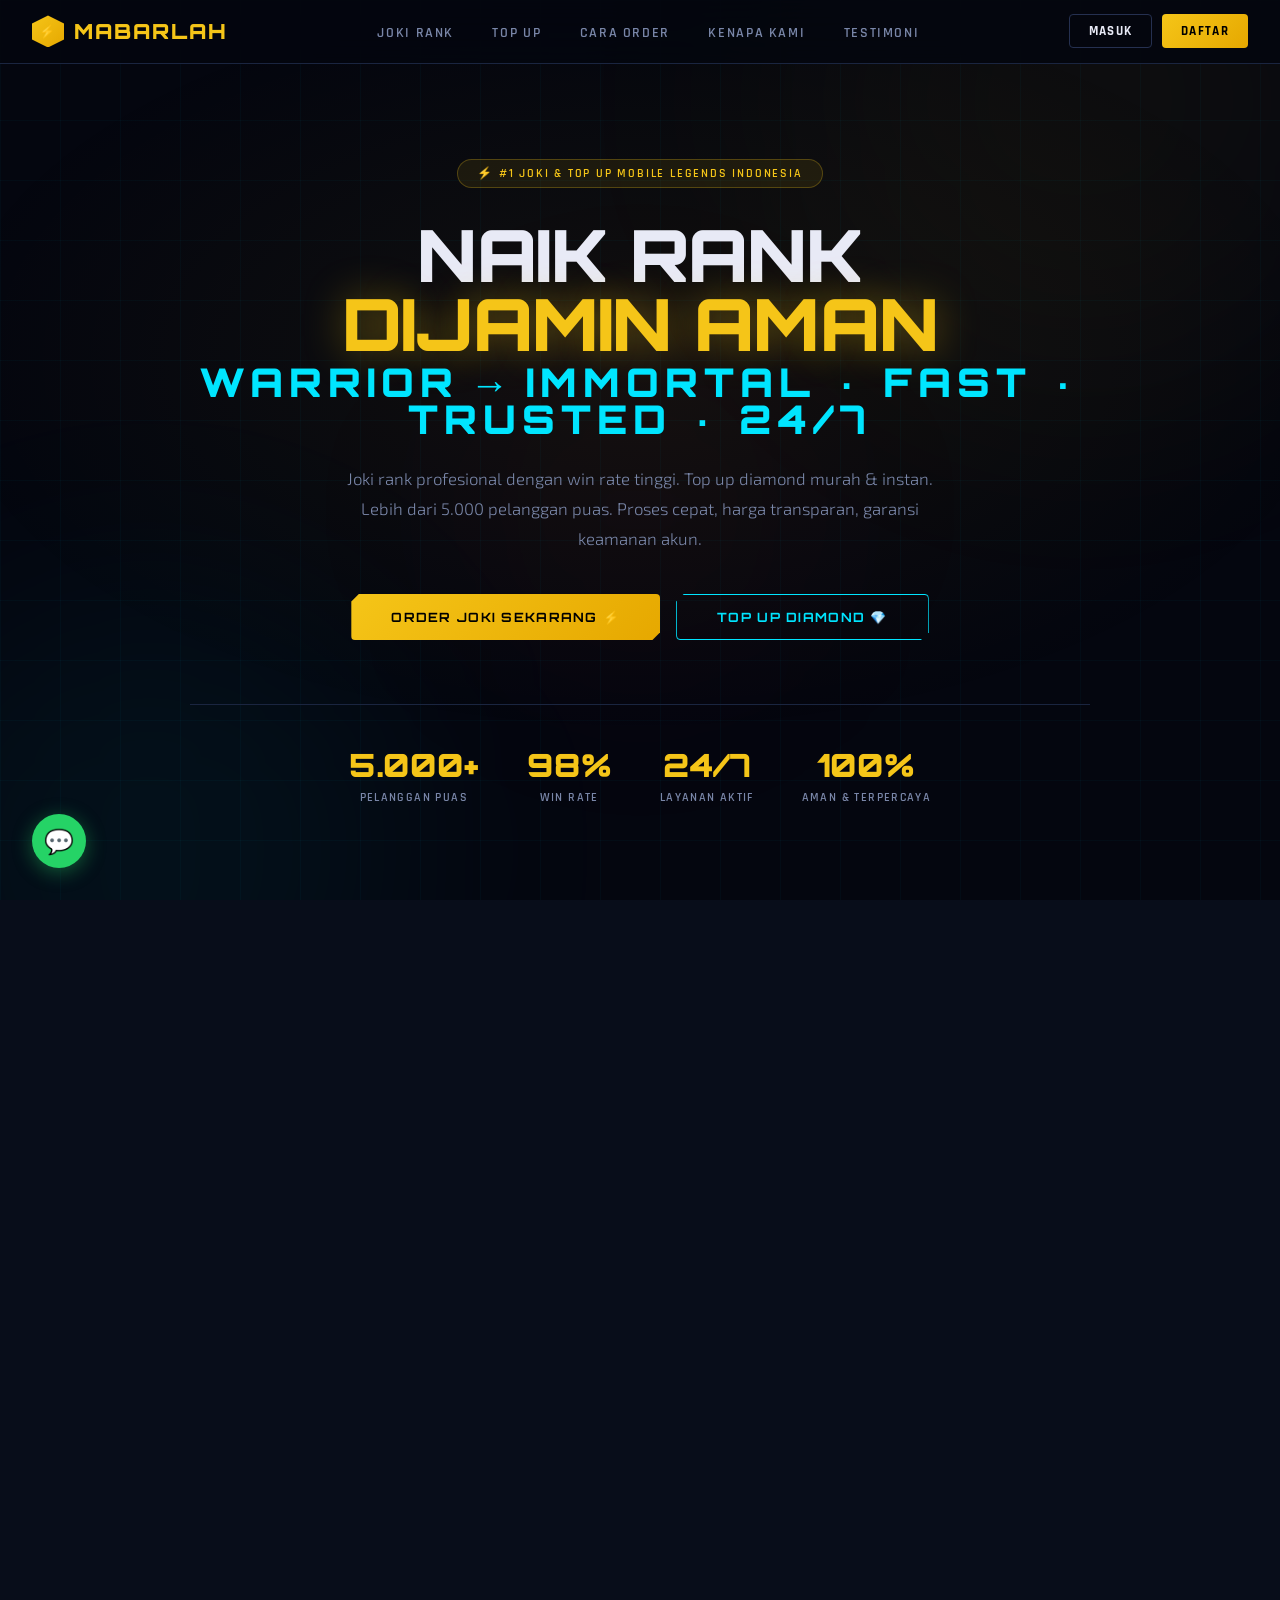
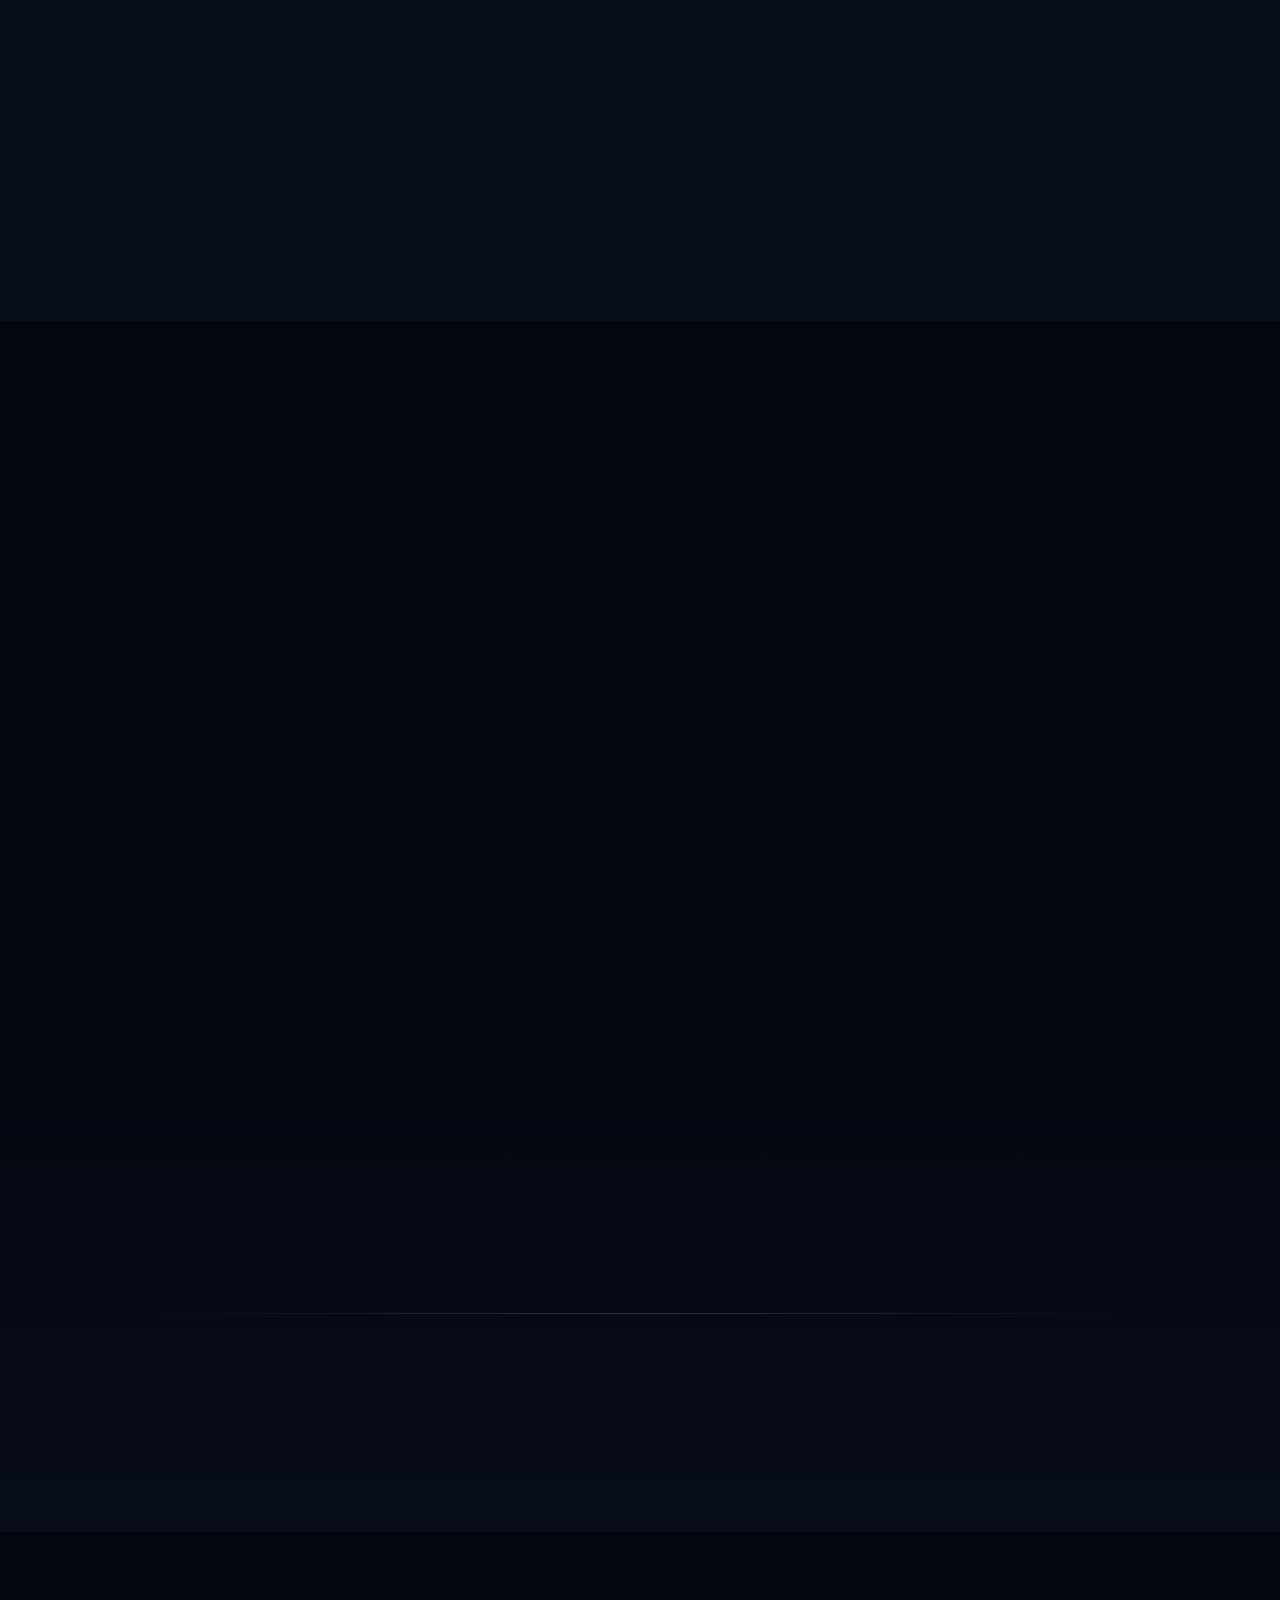
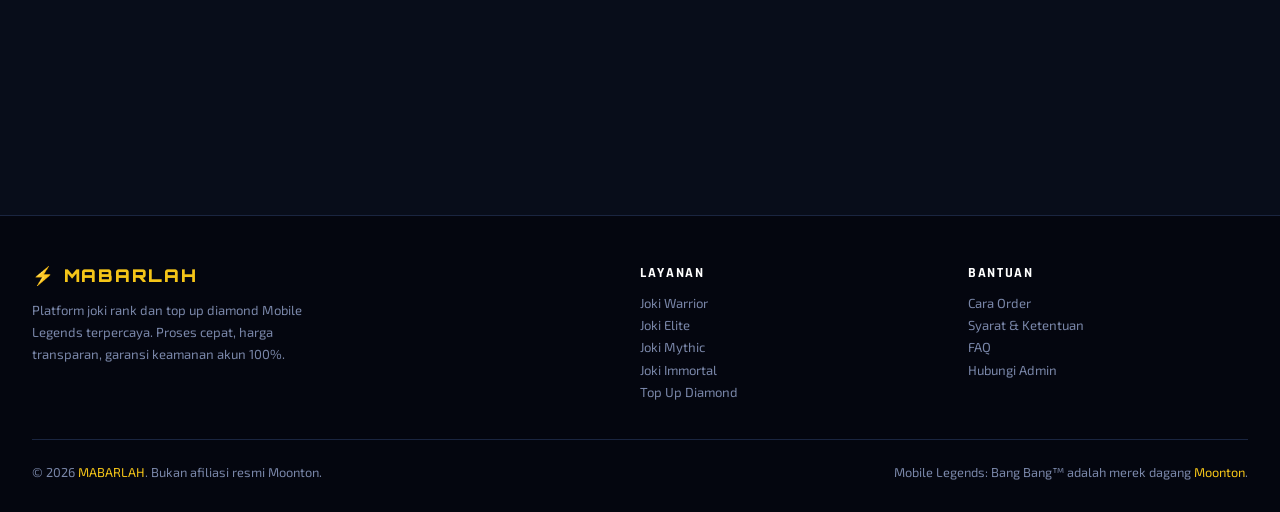
==== commit f0aed912: "Update index.html" ====
--- a/index.html
+++ b/index.html
@@ -6,42 +6,14 @@
 <title>MABARLAH — Joki & Top Up Mobile Legends #1</title>
 <link href="https://fonts.googleapis.com/css2?family=Rajdhani:wght@400;500;600;700&family=Orbitron:wght@400;700;900&family=Exo+2:wght@300;400;600;700&display=swap" rel="stylesheet"/>
 <style>
-:root{
-  --bg:#04060f;
-  --bg2:#080d1a;
-  --bg3:#0d1424;
-  --gold:#f5c518;
-  --gold2:#e6a800;
-  --cyan:#00e5ff;
-  --cyan2:#00b8cc;
-  --red:#ff2d55;
-  --green:#00ff88;
-  --border:#1a2540;
-  --border2:#253050;
-  --text:#e8eaf6;
-  --muted:#7986a8;
-  --white:#ffffff;
-  --card:#0a1020;
-  --shadow-gold:0 0 30px rgba(245,197,24,.15);
-  --shadow-cyan:0 0 30px rgba(0,229,255,.12);
-  --radius:4px;
-}
+:root{--bg:#04060f;--bg2:#080d1a;--bg3:#0d1424;--gold:#f5c518;--gold2:#e6a800;--cyan:#00e5ff;--cyan2:#00b8cc;--red:#ff2d55;--green:#00ff88;--border:#1a2540;--border2:#253050;--text:#e8eaf6;--muted:#7986a8;--white:#ffffff;--card:#0a1020;--shadow-gold:0 0 30px rgba(245,197,24,.15);--shadow-cyan:0 0 30px rgba(0,229,255,.12);--radius:4px}
 *{margin:0;padding:0;box-sizing:border-box}
 html{scroll-behavior:smooth}
-body{font-family:'Exo 2',sans-serif;background:var(--bg);color:var(--text);min-height:100vh;overflow-x:hidden;cursor:default}
-
-/* CURSOR */
-body{cursor:url("data:image/svg+xml,%3Csvg xmlns='http://www.w3.org/2000/svg' width='20' height='20' viewBox='0 0 20 20'%3E%3Ccircle cx='10' cy='10' r='3' fill='%2300e5ff' opacity='.8'/%3E%3C/svg%3E") 10 10, auto}
-
-/* SCROLLBAR */
-::-webkit-scrollbar{width:4px}
-::-webkit-scrollbar-track{background:var(--bg)}
-::-webkit-scrollbar-thumb{background:var(--gold);border-radius:99px}
-
-/* BACKGROUND EFFECTS */
-.bg-grid{position:fixed;inset:0;pointer-events:none;z-index:0;
-  background-image:linear-gradient(rgba(0,229,255,.03) 1px,transparent 1px),linear-gradient(90deg,rgba(0,229,255,.03) 1px,transparent 1px);
-  background-size:60px 60px}
+body{font-family:'Exo 2',sans-serif;background:var(--bg);color:var(--text);min-height:100vh;overflow-x:hidden}
+::-webkit-scrollbar{width:4px}::-webkit-scrollbar-track{background:var(--bg)}::-webkit-scrollbar-thumb{background:var(--gold);border-radius:99px}
+
+/* BG */
+.bg-grid{position:fixed;inset:0;pointer-events:none;z-index:0;background-image:linear-gradient(rgba(0,229,255,.03) 1px,transparent 1px),linear-gradient(90deg,rgba(0,229,255,.03) 1px,transparent 1px);background-size:60px 60px}
 .bg-orb{position:fixed;border-radius:50%;filter:blur(120px);pointer-events:none;z-index:0}
 .bg-orb1{width:600px;height:600px;background:rgba(245,197,24,.04);top:-200px;right:-100px}
 .bg-orb2{width:500px;height:500px;background:rgba(0,229,255,.05);bottom:-200px;left:-100px}
@@ -55,16 +27,32 @@
 .nav-links{display:flex;list-style:none;gap:0}
 .nav-links a{color:var(--muted);text-decoration:none;font-family:'Rajdhani',sans-serif;font-weight:600;font-size:.85rem;letter-spacing:.12em;text-transform:uppercase;padding:.6rem 1.2rem;transition:all .2s;position:relative}
 .nav-links a::after{content:'';position:absolute;bottom:0;left:50%;transform:translateX(-50%);width:0;height:2px;background:var(--gold);transition:width .3s}
-.nav-links a:hover{color:var(--gold)}
-.nav-links a:hover::after{width:70%}
-.nav-right{display:flex;gap:.6rem}
-.btn-nav{padding:.5rem 1.2rem;border-radius:var(--radius);font-family:'Rajdhani',sans-serif;font-weight:700;font-size:.8rem;letter-spacing:.1em;text-transform:uppercase;cursor:pointer;transition:all .2s;border:none}
-.btn-login{background:transparent;border:1px solid var(--border2);color:var(--text)}
-.btn-login:hover{border-color:var(--gold);color:var(--gold)}
-.btn-register{background:linear-gradient(135deg,var(--gold),var(--gold2));color:#000}
-.btn-register:hover{transform:translateY(-2px);box-shadow:var(--shadow-gold)}
+.nav-links a:hover{color:var(--gold)}.nav-links a:hover::after{width:70%}
+.nav-right{display:flex!important;gap:.6rem;align-items:center}
+.btn-nav{padding:.5rem 1.2rem;border-radius:var(--radius);font-family:'Rajdhani',sans-serif;font-weight:700;font-size:.8rem;letter-spacing:.1em;text-transform:uppercase;cursor:pointer;transition:all .2s;border:none;text-decoration:none;display:inline-flex;align-items:center;justify-content:center}
+.btn-login{background:transparent;border:1px solid var(--border2)!important;color:var(--text)}.btn-login:hover{border-color:var(--gold)!important;color:var(--gold)}
+.btn-register{background:linear-gradient(135deg,var(--gold),var(--gold2));color:#000}.btn-register:hover{transform:translateY(-2px);box-shadow:var(--shadow-gold)}
 .menu-toggle{display:none;flex-direction:column;gap:5px;cursor:pointer;background:none;border:none;padding:.3rem}
 .menu-toggle span{width:22px;height:2px;background:var(--text);transition:all .3s}
+.user-bar{display:none;align-items:center;gap:.6rem}.user-bar.visible{display:flex!important}
+.user-chip{background:rgba(245,197,24,.08);border:1px solid rgba(245,197,24,.2);border-radius:99px;padding:.4rem 1rem;font-family:'Rajdhani',sans-serif;font-size:.82rem;font-weight:600;color:var(--gold)}
+.btn-logout{background:transparent;border:1px solid var(--border2);color:var(--muted);border-radius:var(--radius);padding:.4rem .9rem;font-family:'Rajdhani',sans-serif;font-size:.78rem;font-weight:600;cursor:pointer;transition:all .2s}.btn-logout:hover{border-color:var(--red);color:var(--red)}
+.auth-btns{display:flex;gap:.6rem}
+.hidden{display:none!important}
+
+/* TOAST */
+.toast{position:fixed;bottom:2rem;right:2rem;background:var(--bg3);border:1px solid var(--gold);border-radius:var(--radius);padding:.9rem 1.4rem;font-family:'Rajdhani',sans-serif;font-weight:700;font-size:.9rem;color:var(--gold);z-index:1000;transform:translateY(100px);opacity:0;transition:all .3s;box-shadow:0 8px 30px rgba(245,197,24,.2)}.toast.show{transform:translateY(0);opacity:1}
+
+/* REVEAL */
+.reveal{opacity:0;transform:translateY(24px);transition:opacity .6s cubic-bezier(.22,1,.36,1),transform .6s cubic-bezier(.22,1,.36,1)}.reveal.visible{opacity:1;transform:translateY(0)}
+
+/* SECTIONS */
+.section{padding:5rem 0;position:relative;z-index:1}
+.section-inner{max-width:1300px;margin:0 auto;padding:0 2rem}
+.sec-hd{text-align:center;margin-bottom:4rem}
+.sec-hd h2{font-family:'Orbitron',monospace;font-size:clamp(1.6rem,4vw,2.5rem);font-weight:900;margin-bottom:.5rem}
+.sec-hd h2 span{color:var(--gold)}.sec-hd p{color:var(--muted);font-size:.95rem;max-width:500px;margin:0 auto}
+.sec-divider{width:60px;height:3px;background:linear-gradient(90deg,var(--gold),transparent);margin:.8rem auto 1.2rem}
 
 /* HERO */
 .hero{min-height:100vh;display:flex;align-items:center;justify-content:center;text-align:center;padding:8rem 2rem 4rem;position:relative;overflow:hidden}
@@ -73,8 +61,7 @@
 .hero-badge{display:inline-flex;align-items:center;gap:.5rem;background:rgba(245,197,24,.08);border:1px solid rgba(245,197,24,.25);padding:.4rem 1.2rem;border-radius:99px;font-size:.75rem;letter-spacing:.15em;text-transform:uppercase;color:var(--gold);font-family:'Rajdhani',sans-serif;font-weight:600;margin-bottom:2rem;animation:pulse 3s ease infinite}
 @keyframes pulse{0%,100%{box-shadow:0 0 0 0 rgba(245,197,24,.2)}50%{box-shadow:0 0 20px 4px rgba(245,197,24,.1)}}
 .hero h1{font-family:'Orbitron',monospace;font-size:clamp(2.2rem,6vw,4.5rem);font-weight:900;line-height:.95;margin-bottom:1.5rem;letter-spacing:-.01em}
-.hero h1 .line1{display:block;color:var(--text)}
-.hero h1 .line2{display:block;color:var(--gold);text-shadow:0 0 40px rgba(245,197,24,.4)}
+.hero h1 .line1{display:block;color:var(--text)}.hero h1 .line2{display:block;color:var(--gold);text-shadow:0 0 40px rgba(245,197,24,.4)}
 .hero h1 .line3{display:block;font-size:55%;color:var(--cyan);letter-spacing:.15em;margin-top:.4rem}
 .hero p{font-size:1.05rem;color:var(--muted);max-width:600px;margin:0 auto 2.5rem;line-height:1.8;font-weight:300}
 .hero-btns{display:flex;gap:1rem;justify-content:center;flex-wrap:wrap}
@@ -86,22 +73,12 @@
 .h-stat-num{font-family:'Orbitron',monospace;font-size:2rem;font-weight:900;color:var(--gold);display:block}
 .h-stat-lbl{font-size:.72rem;color:var(--muted);letter-spacing:.12em;text-transform:uppercase;font-family:'Rajdhani',sans-serif;font-weight:600;margin-top:.2rem}
 
-/* SECTION */
-.section{padding:5rem 0;position:relative;z-index:1}
-.section-inner{max-width:1300px;margin:0 auto;padding:0 2rem}
-.sec-hd{text-align:center;margin-bottom:4rem}
-.sec-hd h2{font-family:'Orbitron',monospace;font-size:clamp(1.6rem,4vw,2.5rem);font-weight:900;margin-bottom:.5rem}
-.sec-hd h2 span{color:var(--gold)}
-.sec-hd p{color:var(--muted);font-size:.95rem;max-width:500px;margin:0 auto}
-.sec-divider{width:60px;height:3px;background:linear-gradient(90deg,var(--gold),transparent);margin:.8rem auto 1.2rem}
-
 /* JOKI SECTION */
 .joki-bg{background:var(--bg2)}
 .joki-grid{display:grid;grid-template-columns:repeat(auto-fill,minmax(260px,1fr));gap:1.2rem}
 .joki-card{background:var(--card);border:1px solid var(--border);border-radius:var(--radius);overflow:hidden;transition:all .3s;position:relative;cursor:pointer}
 .joki-card::before{content:'';position:absolute;top:0;left:0;width:100%;height:3px;background:linear-gradient(90deg,transparent,var(--gold),transparent);opacity:0;transition:opacity .3s}
-.joki-card:hover{transform:translateY(-6px);border-color:rgba(245,197,24,.35);box-shadow:0 12px 40px rgba(245,197,24,.1)}
-.joki-card:hover::before{opacity:1}
+.joki-card:hover{transform:translateY(-6px);border-color:rgba(245,197,24,.35);box-shadow:0 12px 40px rgba(245,197,24,.1)}.joki-card:hover::before{opacity:1}
 .joki-head{padding:1.5rem 1.5rem 1rem;position:relative}
 .joki-tier{font-family:'Orbitron',monospace;font-size:.7rem;font-weight:700;letter-spacing:.15em;text-transform:uppercase;margin-bottom:.4rem;display:flex;align-items:center;gap:.5rem}
 .tier-dot{width:8px;height:8px;border-radius:50%;flex-shrink:0}
@@ -118,24 +95,13 @@
 .price-unit{font-size:.75rem;color:var(--muted);margin-bottom:.2rem;font-family:'Rajdhani',sans-serif}
 .btn-order{width:100%;padding:.7rem;background:linear-gradient(135deg,var(--gold),var(--gold2));color:#000;font-family:'Rajdhani',sans-serif;font-weight:700;font-size:.85rem;letter-spacing:.1em;text-transform:uppercase;border:none;border-radius:var(--radius);cursor:pointer;transition:all .3s}
 .btn-order:hover{transform:translateY(-2px);box-shadow:0 6px 20px rgba(245,197,24,.3)}
-
-/* tier colors */
-.warrior{--tc:#8a9bb5;--tb:rgba(138,155,181,.15)}
-.elite{--tc:#4caf50;--tb:rgba(76,175,80,.15)}
-.master{--tc:#2196f3;--tb:rgba(33,150,243,.15)}
-.grandmaster{--tc:#9c27b0;--tb:rgba(156,39,176,.15)}
-.epic{--tc:#ff9800;--tb:rgba(255,152,0,.15)}
-.legend{--tc:#f5c518;--tb:rgba(245,197,24,.15)}
-.mythic{--tc:#f44336;--tb:rgba(244,67,54,.15)}
-.mythic-honor{--tc:#ff2d55;--tb:rgba(255,45,85,.18)}
-.immortal{--tc:#00e5ff;--tb:rgba(0,229,255,.15)}
-
-/* TOPUP SECTION */
+.joki-ribbon{position:absolute;top:12px;left:-28px;background:var(--red);color:#fff;font-family:'Rajdhani',sans-serif;font-size:.65rem;font-weight:700;letter-spacing:.1em;text-transform:uppercase;padding:.25rem 2rem;transform:rotate(-45deg);width:110px;text-align:center}
+
+/* TOP UP */
 .topup-grid{display:grid;grid-template-columns:repeat(auto-fill,minmax(160px,1fr));gap:1rem}
 .topup-card{background:var(--card);border:1px solid var(--border);border-radius:var(--radius);padding:1.4rem 1rem;text-align:center;cursor:pointer;transition:all .3s;position:relative;overflow:hidden}
 .topup-card::after{content:'';position:absolute;inset:0;background:linear-gradient(135deg,rgba(245,197,24,.04),transparent);opacity:0;transition:opacity .3s}
-.topup-card:hover{border-color:rgba(245,197,24,.4);transform:translateY(-4px);box-shadow:0 10px 30px rgba(245,197,24,.1)}
-.topup-card:hover::after{opacity:1}
+.topup-card:hover{border-color:rgba(245,197,24,.4);transform:translateY(-4px);box-shadow:0 10px 30px rgba(245,197,24,.1)}.topup-card:hover::after{opacity:1}
 .topup-card.popular{border-color:rgba(245,197,24,.3);background:linear-gradient(135deg,rgba(245,197,24,.06),var(--card))}
 .popular-badge{position:absolute;top:.5rem;right:.5rem;background:var(--gold);color:#000;font-family:'Rajdhani',sans-serif;font-size:.6rem;font-weight:700;letter-spacing:.08em;text-transform:uppercase;padding:.15rem .5rem;border-radius:2px}
 .topup-icon{font-size:1.8rem;margin-bottom:.5rem}
@@ -143,58 +109,46 @@
 .topup-price{font-family:'Rajdhani',sans-serif;font-size:1rem;font-weight:600;color:var(--gold)}
 .topup-bonus{font-size:.7rem;color:var(--green);font-family:'Rajdhani',sans-serif;font-weight:600;margin-top:.2rem}
 
-/* HOW IT WORKS */
+/* HOW */
 .how-bg{background:linear-gradient(180deg,var(--bg) 0%,var(--bg2) 100%)}
-.steps-grid{display:grid;grid-template-columns:repeat(auto-fit,minmax(200px,1fr));gap:2rem;position:relative}
+.steps-grid{display:grid;grid-template-columns:repeat(auto-fit,minmax(180px,1fr));gap:2rem;position:relative}
 .steps-grid::before{content:'';position:absolute;top:32px;left:10%;right:10%;height:1px;background:linear-gradient(90deg,transparent,var(--border2),transparent);z-index:0}
 .step-card{text-align:center;position:relative;z-index:1}
 .step-num{width:64px;height:64px;border:2px solid var(--gold);border-radius:50%;display:flex;align-items:center;justify-content:center;margin:0 auto 1rem;font-family:'Orbitron',monospace;font-size:1.2rem;font-weight:900;color:var(--gold);background:var(--bg);position:relative}
 .step-num::after{content:'';position:absolute;inset:4px;border-radius:50%;background:rgba(245,197,24,.05)}
-.step-icon{font-size:1.5rem;position:absolute}
+.step-icon{font-size:1.4rem;line-height:1}
 .step-title{font-family:'Rajdhani',sans-serif;font-size:1.1rem;font-weight:700;color:var(--white);margin-bottom:.4rem;letter-spacing:.05em}
 .step-desc{font-size:.82rem;color:var(--muted);line-height:1.6}
 
-/* TESTIMONIALS */
+/* TESTIMONI */
 .testi-grid{display:grid;grid-template-columns:repeat(auto-fill,minmax(280px,1fr));gap:1.2rem}
-.testi-card{background:var(--card);border:1px solid var(--border);border-radius:var(--radius);padding:1.5rem}
+.testi-card{background:var(--card);border:1px solid var(--border);border-radius:var(--radius);padding:1.5rem;transition:border-color .3s}
+.testi-card:hover{border-color:rgba(245,197,24,.25)}
 .testi-head{display:flex;align-items:center;gap:.8rem;margin-bottom:1rem}
 .testi-avatar{width:42px;height:42px;border-radius:50%;display:flex;align-items:center;justify-content:center;font-size:1.2rem;flex-shrink:0}
 .testi-name{font-family:'Rajdhani',sans-serif;font-weight:700;font-size:.95rem;color:var(--white)}
 .testi-tier{font-size:.7rem;color:var(--gold);font-family:'Rajdhani',sans-serif;font-weight:600}
-.testi-stars{color:var(--gold);font-size:.8rem;letter-spacing:.1em;margin-bottom:.6rem}
+.testi-stars{color:var(--gold);font-size:.85rem;letter-spacing:.1em;margin-bottom:.6rem}
 .testi-text{font-size:.85rem;color:var(--muted);line-height:1.7;font-style:italic}
 
-/* AUTH MODAL */
-.modal-overlay{position:fixed;inset:0;background:rgba(4,6,15,.92);z-index:500;display:none;align-items:center;justify-content:center;padding:1rem;backdrop-filter:blur(8px)}
-.modal-overlay.active{display:flex}
-.modal-box{background:var(--bg3);border:1px solid var(--border2);border-radius:8px;width:100%;max-width:420px;overflow:hidden;animation:modalIn .3s cubic-bezier(.34,1.56,.64,1)}
+/* WHY US */
+.why-grid{display:grid;grid-template-columns:repeat(auto-fill,minmax(220px,1fr));gap:1.2rem}
+.why-card{background:var(--card);border:1px solid var(--border);border-radius:var(--radius);padding:1.8rem 1.4rem;text-align:center;transition:all .3s}
+.why-card:hover{border-color:rgba(0,229,255,.3);transform:translateY(-4px);box-shadow:var(--shadow-cyan)}
+.why-icon{font-size:2.2rem;margin-bottom:.8rem}
+.why-title{font-family:'Rajdhani',sans-serif;font-size:1.05rem;font-weight:700;color:var(--white);margin-bottom:.4rem}
+.why-desc{font-size:.82rem;color:var(--muted);line-height:1.6}
+
+/* CTA BANNER */
+.cta-banner{background:linear-gradient(135deg,rgba(245,197,24,.08),rgba(0,229,255,.05));border:1px solid rgba(245,197,24,.2);border-radius:8px;padding:3rem 2rem;text-align:center;margin-top:4rem}
+.cta-banner h3{font-family:'Orbitron',monospace;font-size:clamp(1.2rem,3vw,1.8rem);font-weight:900;color:var(--gold);margin-bottom:.8rem}
+.cta-banner p{color:var(--muted);font-size:.9rem;margin-bottom:1.8rem;max-width:500px;margin-left:auto;margin-right:auto}
+.cta-btns{display:flex;gap:1rem;justify-content:center;flex-wrap:wrap}
+
+/* MODAL */
+.modal-overlay{position:fixed;inset:0;background:rgba(4,6,15,.92);z-index:500;display:none;align-items:center;justify-content:center;padding:1rem;backdrop-filter:blur(8px)}.modal-overlay.active{display:flex}
+.order-box{background:var(--bg3);border:1px solid var(--border2);border-radius:8px;width:100%;max-width:500px;overflow:hidden;animation:modalIn .3s cubic-bezier(.34,1.56,.64,1)}
 @keyframes modalIn{from{opacity:0;transform:scale(.88) translateY(20px)}to{opacity:1;transform:scale(1) translateY(0)}}
-.modal-top{padding:2rem 2rem 1.5rem;text-align:center;position:relative;background:linear-gradient(180deg,rgba(245,197,24,.04),transparent)}
-.modal-top::after{content:'';position:absolute;bottom:0;left:10%;right:10%;height:1px;background:linear-gradient(90deg,transparent,var(--border2),transparent)}
-.modal-logo{font-family:'Orbitron',monospace;font-size:1.1rem;font-weight:900;color:var(--gold);margin-bottom:.3rem}
-.modal-subtitle{font-size:.8rem;color:var(--muted);font-family:'Rajdhani',sans-serif}
-.modal-tabs{display:flex;padding:1.2rem 2rem 0}
-.modal-tab{flex:1;padding:.7rem;text-align:center;font-family:'Rajdhani',sans-serif;font-weight:700;font-size:.85rem;letter-spacing:.08em;text-transform:uppercase;cursor:pointer;border:none;background:transparent;color:var(--muted);border-bottom:2px solid transparent;transition:all .2s}
-.modal-tab.active{color:var(--gold);border-bottom-color:var(--gold)}
-.modal-form{padding:1.5rem 2rem 2rem;display:none}
-.modal-form.active{display:block}
-.form-group{margin-bottom:1rem}
-.form-label{display:block;font-family:'Rajdhani',sans-serif;font-weight:600;font-size:.75rem;letter-spacing:.1em;text-transform:uppercase;color:var(--muted);margin-bottom:.4rem}
-.form-input{width:100%;padding:.8rem 1rem;background:rgba(255,255,255,.04);border:1px solid var(--border2);border-radius:var(--radius);color:var(--text);font-family:'Exo 2',sans-serif;font-size:.9rem;outline:none;transition:border-color .2s}
-.form-input:focus{border-color:var(--gold);background:rgba(245,197,24,.03)}
-.form-input::placeholder{color:var(--muted);opacity:.6}
-.form-msg{padding:.6rem 1rem;border-radius:var(--radius);font-size:.8rem;font-family:'Rajdhani',sans-serif;font-weight:600;margin-bottom:.8rem;display:none}
-.form-msg.error{background:rgba(255,45,85,.1);border:1px solid rgba(255,45,85,.3);color:var(--red);display:block}
-.form-msg.success{background:rgba(0,255,136,.1);border:1px solid rgba(0,255,136,.3);color:var(--green);display:block}
-.btn-auth{width:100%;padding:.85rem;background:linear-gradient(135deg,var(--gold),var(--gold2));color:#000;font-family:'Orbitron',monospace;font-weight:700;font-size:.78rem;letter-spacing:.1em;text-transform:uppercase;border:none;border-radius:var(--radius);cursor:pointer;transition:all .3s;margin-top:.3rem}
-.btn-auth:hover{transform:translateY(-2px);box-shadow:0 6px 24px rgba(245,197,24,.3)}
-.modal-close{position:absolute;top:1rem;right:1rem;background:rgba(255,255,255,.06);border:1px solid var(--border);color:var(--muted);width:28px;height:28px;border-radius:50%;cursor:pointer;display:flex;align-items:center;justify-content:center;font-size:.9rem;transition:all .2s}
-.modal-close:hover{color:var(--red);border-color:var(--red)}
-.guest-link{text-align:center;margin-top:1rem;font-size:.78rem;color:var(--muted);font-family:'Rajdhani',sans-serif}
-.guest-link a{color:var(--gold);cursor:pointer}
-
-/* ORDER MODAL */
-.order-box{background:var(--bg3);border:1px solid var(--border2);border-radius:8px;width:100%;max-width:500px;overflow:hidden;animation:modalIn .3s cubic-bezier(.34,1.56,.64,1)}
 .order-header{background:linear-gradient(135deg,rgba(245,197,24,.08),rgba(0,229,255,.04));padding:1.5rem 2rem;border-bottom:1px solid var(--border)}
 .order-header h3{font-family:'Orbitron',monospace;font-size:1rem;font-weight:700;color:var(--gold)}
 .order-header p{font-size:.82rem;color:var(--muted);margin-top:.2rem}
@@ -203,21 +157,8 @@
 .order-row:last-child{border:none;font-weight:700;color:var(--gold);font-size:1rem;padding-top:.8rem}
 .order-row span:first-child{color:var(--muted)}
 .order-footer{padding:0 2rem 2rem;display:flex;gap:.8rem}
-.btn-cancel{flex:1;padding:.8rem;background:transparent;border:1px solid var(--border2);color:var(--muted);font-family:'Rajdhani',sans-serif;font-weight:600;font-size:.85rem;letter-spacing:.08em;text-transform:uppercase;border-radius:var(--radius);cursor:pointer;transition:all .2s}
-.btn-cancel:hover{border-color:var(--red);color:var(--red)}
-.btn-confirm{flex:2;padding:.8rem;background:linear-gradient(135deg,var(--gold),var(--gold2));color:#000;font-family:'Orbitron',monospace;font-weight:700;font-size:.75rem;letter-spacing:.1em;text-transform:uppercase;border:none;border-radius:var(--radius);cursor:pointer;transition:all .3s}
-.btn-confirm:hover{transform:translateY(-2px);box-shadow:0 6px 20px rgba(245,197,24,.3)}
-
-/* TOAST */
-.toast{position:fixed;bottom:2rem;right:2rem;background:var(--bg3);border:1px solid var(--gold);border-radius:var(--radius);padding:.9rem 1.4rem;font-family:'Rajdhani',sans-serif;font-weight:700;font-size:.9rem;color:var(--gold);z-index:1000;transform:translateY(100px);opacity:0;transition:all .3s;box-shadow:0 8px 30px rgba(245,197,24,.2)}
-.toast.show{transform:translateY(0);opacity:1}
-
-/* USER BAR */
-.user-bar{display:none;align-items:center;gap:.6rem}
-.user-bar.visible{display:flex}
-.user-chip{background:rgba(245,197,24,.08);border:1px solid rgba(245,197,24,.2);border-radius:99px;padding:.4rem 1rem;font-family:'Rajdhani',sans-serif;font-size:.82rem;font-weight:600;color:var(--gold)}
-.btn-logout{background:transparent;border:1px solid var(--border2);color:var(--muted);border-radius:var(--radius);padding:.4rem .9rem;font-family:'Rajdhani',sans-serif;font-size:.78rem;font-weight:600;cursor:pointer;transition:all .2s}
-.btn-logout:hover{border-color:var(--red);color:var(--red)}
+.btn-cancel{flex:1;padding:.8rem;background:transparent;border:1px solid var(--border2);color:var(--muted);font-family:'Rajdhani',sans-serif;font-weight:600;font-size:.85rem;letter-spacing:.08em;text-transform:uppercase;border-radius:var(--radius);cursor:pointer;transition:all .2s}.btn-cancel:hover{border-color:var(--red);color:var(--red)}
+.btn-confirm{flex:2;padding:.8rem;background:linear-gradient(135deg,var(--gold),var(--gold2));color:#000;font-family:'Orbitron',monospace;font-weight:700;font-size:.75rem;letter-spacing:.1em;text-transform:uppercase;border:none;border-radius:var(--radius);cursor:pointer;transition:all .3s}.btn-confirm:hover{transform:translateY(-2px);box-shadow:0 6px 20px rgba(245,197,24,.3)}
 
 /* FOOTER */
 footer{background:var(--bg);border-top:1px solid var(--border);padding:3rem 0 2rem;position:relative;z-index:1}
@@ -226,37 +167,28 @@
 .footer-brand .logo{font-size:1.1rem;margin-bottom:.8rem;display:inline-block}
 .footer-brand p{font-size:.82rem;color:var(--muted);line-height:1.7;max-width:280px}
 .footer-col h4{font-family:'Rajdhani',sans-serif;font-weight:700;font-size:.85rem;letter-spacing:.12em;text-transform:uppercase;color:var(--white);margin-bottom:.8rem}
-.footer-col a{display:block;font-size:.82rem;color:var(--muted);text-decoration:none;margin-bottom:.4rem;transition:color .2s}
-.footer-col a:hover{color:var(--gold)}
+.footer-col a{display:block;font-size:.82rem;color:var(--muted);text-decoration:none;margin-bottom:.4rem;transition:color .2s}.footer-col a:hover{color:var(--gold)}
 .footer-bottom{border-top:1px solid var(--border);padding-top:1.5rem;display:flex;justify-content:space-between;align-items:center;flex-wrap:wrap;gap:1rem}
-.footer-bottom p{font-size:.8rem;color:var(--muted)}
-.footer-bottom span{color:var(--gold)}
-
-/* REVEAL */
-.reveal{opacity:0;transform:translateY(24px);transition:opacity .6s cubic-bezier(.22,1,.36,1),transform .6s cubic-bezier(.22,1,.36,1)}
-.reveal.visible{opacity:1;transform:translateY(0)}
+.footer-bottom p{font-size:.8rem;color:var(--muted)}.footer-bottom span{color:var(--gold)}
+.wa-float{position:fixed;bottom:2rem;left:2rem;z-index:200;background:#25d366;color:#fff;width:54px;height:54px;border-radius:50%;display:flex;align-items:center;justify-content:center;font-size:1.5rem;text-decoration:none;box-shadow:0 4px 20px rgba(37,211,102,.4);transition:all .3s;animation:waPulse 2.5s ease infinite}
+.wa-float:hover{transform:scale(1.1);box-shadow:0 6px 30px rgba(37,211,102,.5)}
+@keyframes waPulse{0%,100%{box-shadow:0 4px 20px rgba(37,211,102,.4)}50%{box-shadow:0 4px 30px rgba(37,211,102,.7)}}
 
 /* RESPONSIVE */
-@media(max-width:900px){
-  .footer-top{grid-template-columns:1fr 1fr}
-  .footer-brand{grid-column:1/-1}
-  .hero-stats{gap:1.5rem}
-}
+@media(max-width:900px){.footer-top{grid-template-columns:1fr 1fr}.footer-brand{grid-column:1/-1}.hero-stats{gap:1.5rem}}
 @media(max-width:700px){
   .nav-links{display:none;position:fixed;top:60px;left:0;right:0;bottom:0;background:rgba(4,6,15,.97);flex-direction:column;align-items:center;justify-content:center;gap:0;z-index:99}
-  .nav-links.active{display:flex}
-  .nav-links a{padding:1.2rem 2rem;border-bottom:1px solid var(--border);width:100%;text-align:center}
-  .menu-toggle{display:flex}
-  .nav-right{display:none}
-  .nav-right.mobile-visible{display:flex;position:fixed;bottom:0;left:0;right:0;padding:1rem 2rem;background:rgba(4,6,15,.97);border-top:1px solid var(--border);z-index:99}
+  .nav-links.active{display:flex}.nav-links a{padding:1.2rem 2rem;border-bottom:1px solid var(--border);width:100%;text-align:center}
+  .menu-toggle{display:flex}.nav-right{display:none!important}
+  .nav-right.mobile-visible{display:flex!important;position:fixed;bottom:0;left:0;right:0;padding:1rem 2rem;background:rgba(4,6,15,.97);border-top:1px solid var(--border);z-index:99}
   .nav-right.mobile-visible .btn-nav{flex:1;text-align:center;padding:.7rem}
-  .footer-top{grid-template-columns:1fr}
-  .footer-brand{grid-column:1}
-  .footer-bottom{flex-direction:column;text-align:center}
+  .footer-top{grid-template-columns:1fr}.footer-brand{grid-column:1}.footer-bottom{flex-direction:column;text-align:center}
   .steps-grid::before{display:none}
   .menu-toggle.active span:nth-child(1){transform:rotate(45deg) translate(5px,5px)}
   .menu-toggle.active span:nth-child(2){opacity:0}
   .menu-toggle.active span:nth-child(3){transform:rotate(-45deg) translate(6px,-6px)}
+  .order-body,.order-header,.order-footer{padding-left:1.2rem;padding-right:1.2rem}
+  .wa-float{bottom:5.5rem}
 }
 </style>
 </head>
@@ -267,46 +199,19 @@
 <div class="bg-orb bg-orb2"></div>
 <div class="bg-orb bg-orb3"></div>
 
-<!-- AUTH MODAL -->
-<div class="modal-overlay" id="authModal">
-  <div class="modal-box">
-    <div class="modal-top">
-      <button class="modal-close" onclick="closeModal('authModal')">✕</button>
-      <div class="modal-logo">⚡ MABARLAH</div>
-      <div class="modal-subtitle">Platform Joki & Top Up Mobile Legends #1</div>
-    </div>
-    <div class="modal-tabs">
-      <button class="modal-tab active" onclick="switchAuthTab('login')">Masuk</button>
-      <button class="modal-tab" onclick="switchAuthTab('register')">Daftar</button>
-    </div>
-    <div class="modal-form active" id="form-login">
-      <div class="form-msg" id="l-msg"></div>
-      <div class="form-group"><label class="form-label">Username</label><input class="form-input" id="l-user" type="text" placeholder="Username kamu"/></div>
-      <div class="form-group"><label class="form-label">Password</label><input class="form-input" id="l-pass" type="password" placeholder="••••••••"/></div>
-      <button class="btn-auth" onclick="doLogin()">Masuk Sekarang →</button>
-      <div class="guest-link">Belum punya akun? <a onclick="switchAuthTab('register')">Daftar gratis</a></div>
-    </div>
-    <div class="modal-form" id="form-register">
-      <div class="form-msg" id="r-msg"></div>
-      <div class="form-group"><label class="form-label">Nama Lengkap</label><input class="form-input" id="r-name" type="text" placeholder="Nama kamu"/></div>
-      <div class="form-group"><label class="form-label">Username</label><input class="form-input" id="r-user" type="text" placeholder="Username unik"/></div>
-      <div class="form-group"><label class="form-label">Gmail</label><input class="form-input" id="r-gmail" type="email" placeholder="contoh@gmail.com"/></div>
-      <div class="form-group"><label class="form-label">Password</label><input class="form-input" id="r-pass" type="password" placeholder="Min. 6 karakter"/></div>
-      <button class="btn-auth" onclick="doRegister()">Buat Akun →</button>
-    </div>
-  </div>
-</div>
+<!-- WA FLOAT -->
+<a class="wa-float" href="https://wa.me/6281328282930" target="_blank" title="Chat Admin WA">💬</a>
 
 <!-- ORDER MODAL -->
 <div class="modal-overlay" id="orderModal">
   <div class="order-box">
     <div class="order-header">
       <h3 id="orderTitle">Detail Pesanan</h3>
-      <p id="orderSub">Konfirmasi pesanan kamu</p>
+      <p id="orderSub">Konfirmasi pesananmu sebelum lanjut ke WhatsApp</p>
     </div>
     <div class="order-body" id="orderBody"></div>
     <div class="order-footer">
-      <button class="btn-cancel" onclick="closeModal('orderModal')">Batal</button>
+      <button class="btn-cancel" onclick="closeOrderModal()">Batal</button>
       <button class="btn-confirm" onclick="confirmOrder()">Konfirmasi via WhatsApp ⚡</button>
     </div>
   </div>
@@ -323,6 +228,7 @@
       <li><a href="#joki">Joki Rank</a></li>
       <li><a href="#topup">Top Up</a></li>
       <li><a href="#cara">Cara Order</a></li>
+      <li><a href="#kenapa">Kenapa Kami</a></li>
       <li><a href="#testi">Testimoni</a></li>
     </ul>
     <div class="nav-right" id="navRight">
@@ -331,11 +237,11 @@
         <button class="btn-logout" onclick="doLogout()">Keluar</button>
       </div>
       <div class="auth-btns" id="authBtns">
-        <button class="btn-nav btn-login" onclick="openModal('authModal')">Masuk</button>
-        <button class="btn-nav btn-register" onclick="openModal('authModal');switchAuthTab('register')">Daftar</button>
-      </div>
-    </div>
-    <button class="menu-toggle" id="menuToggle">
+        <a class="btn-nav btn-login" href="login/index.html">Masuk</a>
+        <a class="btn-nav btn-register" href="register.html">Daftar</a>
+      </div>
+    </div>
+    <button class="menu-toggle" id="menuToggle" onclick="toggleMenu()">
       <span></span><span></span><span></span>
     </button>
   </div>
@@ -352,12 +258,12 @@
     </h1>
     <p>Joki rank profesional dengan win rate tinggi. Top up diamond murah & instan. Lebih dari 5.000 pelanggan puas. Proses cepat, harga transparan, garansi keamanan akun.</p>
     <div class="hero-btns">
-      <button class="btn-primary" onclick="document.getElementById('joki').scrollIntoView({behavior:'smooth'})">Order Joki Sekarang ⚡</button>
-      <button class="btn-secondary" onclick="document.getElementById('topup').scrollIntoView({behavior:'smooth'})">Top Up Diamond 💎</button>
+      <button class="btn-primary" onclick="scrollTo('joki')">Order Joki Sekarang ⚡</button>
+      <button class="btn-secondary" onclick="scrollTo('topup')">Top Up Diamond 💎</button>
     </div>
     <div class="hero-stats">
-      <div class="h-stat"><span class="h-stat-num">5K+</span><span class="h-stat-lbl">Pelanggan Puas</span></div>
-      <div class="h-stat"><span class="h-stat-num">98%</span><span class="h-stat-lbl">Win Rate</span></div>
+      <div class="h-stat"><span class="h-stat-num" id="statCust">0</span><span class="h-stat-lbl">Pelanggan Puas</span></div>
+      <div class="h-stat"><span class="h-stat-num" id="statWin">0</span><span class="h-stat-lbl">Win Rate</span></div>
       <div class="h-stat"><span class="h-stat-num">24/7</span><span class="h-stat-lbl">Layanan Aktif</span></div>
       <div class="h-stat"><span class="h-stat-num">100%</span><span class="h-stat-lbl">Aman & Terpercaya</span></div>
     </div>
@@ -372,11 +278,11 @@
       <div class="sec-divider"></div>
       <p>Naik dari tier mana saja ke tier impianmu. Semua dikerjakan booster berpengalaman.</p>
     </div>
-    <div class="joki-grid" id="jokiGrid"></div>
+    <div class="joki-grid reveal" id="jokiGrid"></div>
   </div>
 </section>
 
-<!-- TOP UP DIAMOND -->
+<!-- TOP UP -->
 <section class="section" id="topup">
   <div class="section-inner">
     <div class="sec-hd reveal">
@@ -396,33 +302,19 @@
       <div class="sec-divider"></div>
       <p>Proses mudah dan cepat, selesai dalam hitungan menit!</p>
     </div>
-    <div class="steps-grid">
-      <div class="step-card reveal">
-        <div class="step-num">01 <span class="step-icon">📝</span></div>
-        <div class="step-title">Pilih Layanan</div>
-        <div class="step-desc">Pilih paket joki rank atau nominal top up diamond yang kamu inginkan.</div>
-      </div>
-      <div class="step-card reveal">
-        <div class="step-num">02 <span class="step-icon">👤</span></div>
-        <div class="step-title">Daftar / Masuk</div>
-        <div class="step-desc">Buat akun gratis atau masuk untuk melanjutkan pemesanan dengan mudah.</div>
-      </div>
-      <div class="step-card reveal">
-        <div class="step-num">03 <span class="step-icon">💬</span></div>
-        <div class="step-title">Konfirmasi WA</div>
-        <div class="step-desc">Kamu akan diarahkan ke WhatsApp admin untuk konfirmasi detail pesanan.</div>
-      </div>
-      <div class="step-card reveal">
-        <div class="step-num">04 <span class="step-icon">💳</span></div>
-        <div class="step-title">Bayar</div>
-        <div class="step-desc">Lakukan pembayaran sesuai instruksi. Berbagai metode tersedia.</div>
-      </div>
-      <div class="step-card reveal">
-        <div class="step-num">05 <span class="step-icon">🚀</span></div>
-        <div class="step-title">Proses & Selesai</div>
-        <div class="step-desc">Booster kami langsung bekerja. Notifikasi dikirim saat pesanan selesai.</div>
-      </div>
-    </div>
+    <div class="steps-grid" id="stepsGrid"></div>
+  </div>
+</section>
+
+<!-- KENAPA KAMI -->
+<section class="section" id="kenapa">
+  <div class="section-inner">
+    <div class="sec-hd reveal">
+      <h2>Kenapa Pilih <span>MABARLAH?</span></h2>
+      <div class="sec-divider"></div>
+      <p>Bukan sekadar janji — kami buktikan dengan hasil nyata setiap hari.</p>
+    </div>
+    <div class="why-grid" id="whyGrid"></div>
   </div>
 </section>
 
@@ -435,6 +327,16 @@
       <p>Ribuan pelanggan telah mempercayakan rank mereka kepada kami.</p>
     </div>
     <div class="testi-grid" id="testiGrid"></div>
+
+    <!-- CTA BANNER -->
+    <div class="cta-banner reveal">
+      <h3>Siap Naik Rank Hari Ini? 🚀</h3>
+      <p>Bergabunglah dengan 5.000+ gamer yang sudah merasakan manfaatnya. Order sekarang, proses dalam 30 menit!</p>
+      <div class="cta-btns">
+        <button class="btn-primary" onclick="scrollTo('joki')">Order Joki ⚡</button>
+        <a class="btn-secondary" href="https://wa.me/6281328282930" target="_blank" style="display:inline-flex;align-items:center;padding:.9rem 2.5rem;text-decoration:none">Tanya Admin 💬</a>
+      </div>
+    </div>
   </div>
 </section>
 
@@ -456,7 +358,7 @@
       </div>
       <div class="footer-col">
         <h4>Bantuan</h4>
-        <a href="#">Cara Order</a>
+        <a href="#cara">Cara Order</a>
         <a href="#">Syarat & Ketentuan</a>
         <a href="#">FAQ</a>
         <a href="https://wa.me/6281328282930" target="_blank">Hubungi Admin</a>
@@ -470,292 +372,334 @@
 </footer>
 
 <script>
-/* ================================================
-   DATA
-================================================ */
-const jokiData = [
-  {tier:'warrior',name:'Warrior',sub:'Warrior I → Elite I',emoji:'⚔️',color:'#8a9bb5',
-   features:['Booster berpengalaman','Estimasi 1–2 hari','Garansi tidak turun rank','Update progress via WA'],
-   price:'Rp 25.000',priceNum:25000},
-  {tier:'elite',name:'Elite',sub:'Elite I → Master I',emoji:'🛡️',color:'#4caf50',
-   features:['Win rate 90%+','Estimasi 2–3 hari','Garansi tidak turun rank','Support 24/7'],
-   price:'Rp 45.000',priceNum:45000},
-  {tier:'master',name:'Master',sub:'Master I → GM I',emoji:'💫',color:'#2196f3',
-   features:['Booster tier Master+','Estimasi 3–4 hari','Garansi tidak turun rank','Laporan screenshot'],
-   price:'Rp 75.000',priceNum:75000},
-  {tier:'grandmaster',name:'Grandmaster',sub:'GM I → Epic I',emoji:'👑',color:'#9c27b0',
-   features:['Booster tier GM+','Estimasi 4–5 hari','Garansi tidak turun rank','Live update progres'],
-   price:'Rp 120.000',priceNum:120000},
-  {tier:'epic',name:'Epic',sub:'Epic I → Legend I',emoji:'🔥',color:'#ff9800',
-   features:['Booster tier Epic+','Estimasi 5–7 hari','Garansi rank','Report tiap match'],
-   price:'Rp 200.000',priceNum:200000},
-  {tier:'legend',name:'Legend',sub:'Legend I → Mythic',emoji:'🌟',color:'#f5c518',
-   features:['Booster tier Legend+','Estimasi 7–10 hari','Full garansi','Priority support'],
-   price:'Rp 350.000',priceNum:350000},
-  {tier:'mythic',name:'Mythic',sub:'Mythic → Mythic Honor',emoji:'💎',color:'#f44336',
-   features:['Booster Mythic glory','Estimasi 10–14 hari','Garansi penuh','Dedicated booster'],
-   price:'Rp 600.000',priceNum:600000},
-  {tier:'mythic-honor',name:'Mythic Honor',sub:'MH → Immortal 1-100',emoji:'🏆',color:'#ff2d55',
-   features:['Top booster kami','Estimasi custom','Rahasia terjaga','Full VIP service'],
-   price:'Rp 1.500.000',priceNum:1500000},
-  {tier:'immortal',name:'Immortal',sub:'Immortal TOP leaderboard',emoji:'⚡',color:'#00e5ff',
-   features:['Booster rank 1–100','Estimasi sangat terbatas','Eksklusif & private','Konsultasi dulu'],
-   price:'Nego',priceNum:0},
+// ─── DATA ─────────────────────────────────────────────────────────────────────
+const JOKI_DATA = [
+  {
+    tier:'Warrior',color:'#78909c',bg:'rgba(120,144,156,.12)',icon:'🗡️',
+    name:'Warrior',sub:'Warrior I → Elite III',
+    features:['Booster manual berpengalaman','Mode privat tersedia','Estimasi 1–2 hari','Chat 24 jam dengan booster'],
+    price:'15.000',unit:'/ tier',hot:false
+  },
+  {
+    tier:'Elite',color:'#66bb6a',bg:'rgba(102,187,106,.12)',icon:'🛡️',
+    name:'Elite',sub:'Elite I → Master III',
+    features:['Win rate >85%','Akun tetap aman','Estimasi 1–3 hari','Laporan progress harian'],
+    price:'25.000',unit:'/ tier',hot:false
+  },
+  {
+    tier:'Master',color:'#42a5f5',bg:'rgba(66,165,245,.12)',icon:'⚔️',
+    name:'Master',sub:'Master I → Grandmaster',
+    features:['Booster spesialis ML','Offline mode opsional','Estimasi 2–4 hari','Garansi naik tier'],
+    price:'40.000',unit:'/ tier',hot:false
+  },
+  {
+    tier:'Grandmaster',color:'#ab47bc',bg:'rgba(171,71,188,.12)',icon:'💜',
+    name:'Grandmaster',sub:'GM I → Epic III',
+    features:['Booster rank tinggi','Shield akun aktif','Estimasi 2–5 hari','Notifikasi WhatsApp'],
+    price:'60.000',unit:'/ tier',hot:false
+  },
+  {
+    tier:'Epic',color:'#ef5350',bg:'rgba(239,83,80,.12)',icon:'🔴',
+    name:'Epic',sub:'Epic I → Legend III',
+    features:['Booster top 500 server','Mode stealth tersedia','Estimasi 3–6 hari','Jaminan uang kembali'],
+    price:'90.000',unit:'/ tier',hot:true
+  },
+  {
+    tier:'Legend',color:'#ffa726',bg:'rgba(255,167,38,.12)',icon:'🏆',
+    name:'Legend',sub:'Legend I → Mythic',
+    features:['Booster Mythic Glory','Full privacy mode','Estimasi 4–7 hari','Priority support 24/7'],
+    price:'150.000',unit:'/ tier',hot:false
+  },
+  {
+    tier:'Mythic',color:'#f5c518',bg:'rgba(245,197,24,.12)',icon:'👑',
+    name:'Mythic',sub:'Mythic → Mythic Honor',
+    features:['Booster Immortal server top','Akun 100% terlindungi','Estimasi 5–10 hari','Laporan real-time'],
+    price:'250.000',unit:'/ paket',hot:false
+  },
+  {
+    tier:'Immortal',color:'#00e5ff',bg:'rgba(0,229,255,.12)',icon:'⚡',
+    name:'Immortal',sub:'Mythic Honor → Immortal',
+    features:['Tim booster elite','Prioritas tertinggi','Waktu fleksibel','Layanan VIP eksklusif'],
+    price:'500.000',unit:'/ paket',hot:false
+  },
 ];
 
-const topupData = [
-  {amt:'86 💎',bonus:'',price:'Rp 18.000',popular:false,wa:'86+Diamond'},
-  {amt:'172 💎',bonus:'',price:'Rp 36.000',popular:false,wa:'172+Diamond'},
-  {amt:'257 💎',bonus:'+Bonus Event',price:'Rp 54.000',popular:false,wa:'257+Diamond'},
-  {amt:'344 💎',bonus:'',price:'Rp 72.000',popular:false,wa:'344+Diamond'},
-  {amt:'514 💎',bonus:'+Bonus Event',price:'Rp 105.000',popular:true,wa:'514+Diamond'},
-  {amt:'706 💎',bonus:'',price:'Rp 145.000',popular:false,wa:'706+Diamond'},
-  {amt:'1.048 💎',bonus:'+Free Skin',price:'Rp 210.000',popular:true,wa:'1048+Diamond'},
-  {amt:'2.195 💎',bonus:'+Free Skin+Event',price:'Rp 430.000',popular:false,wa:'2195+Diamond'},
-  {amt:'3.688 💎',bonus:'Best Value!',price:'Rp 700.000',popular:true,wa:'3688+Diamond'},
-  {amt:'5.532 💎',bonus:'+Bundle Eksklusif',price:'Rp 1.050.000',popular:false,wa:'5532+Diamond'},
+const TOPUP_DATA = [
+  {icon:'💎',amt:'11 Diamond',price:'Rp 2.500',bonus:'',popular:false},
+  {icon:'💎',amt:'22 Diamond',price:'Rp 4.900',bonus:'',popular:false},
+  {icon:'💎',amt:'56 Diamond',price:'Rp 11.900',bonus:'+2 bonus',popular:false},
+  {icon:'💎',amt:'112 Diamond',price:'Rp 23.500',bonus:'+4 bonus',popular:false},
+  {icon:'💎',amt:'172 Diamond',price:'Rp 35.900',bonus:'+6 bonus',popular:true},
+  {icon:'💎',amt:'257 Diamond',price:'Rp 53.900',bonus:'+10 bonus',popular:false},
+  {icon:'💎',amt:'344 Diamond',price:'Rp 71.500',bonus:'+14 bonus',popular:false},
+  {icon:'💎',amt:'514 Diamond',price:'Rp 107.500',bonus:'+20 bonus',popular:false},
+  {icon:'💎',amt:'706 Diamond',price:'Rp 148.000',bonus:'+28 bonus',popular:false},
+  {icon:'💎',amt:'878 Diamond',price:'Rp 184.000',bonus:'+32 bonus',popular:false},
+  {icon:'💎',amt:'1144 Diamond',price:'Rp 239.000',bonus:'+44 bonus',popular:false},
+  {icon:'💎',amt:'2195 Diamond',price:'Rp 459.000',bonus:'+88 bonus',popular:false},
 ];
 
-const testiData = [
-  {name:'Rizal_Gaming',tier:'Mythic Honor',emoji:'🎮',stars:'★★★★★',text:'"Dari Legend 3 ke Mythic Honor cuma 10 hari! Boosternya pro banget, win rate 95%. Recommended banget buat yang mau push rank cepet!"'},
-  {name:'Dewi_ML',tier:'Epic',emoji:'👸',stars:'★★★★★',text:'"Top up diamond-nya instan masuk, gak sampai 5 menit. Harganya lebih murah dari store resmi. Pasti order lagi!"'},
-  {name:'BangsatML',tier:'Immortal',emoji:'⚡',stars:'★★★★★',text:'"Pertama agak ragu, tapi ternyata legit. Akun aman, rank naik sesuai janji. CS-nya responsif banget even tengah malem."'},
-  {name:'ShadowKing',tier:'Mythic',emoji:'👑',stars:'★★★★☆',text:'"Joki Master ke Mythic selesai lebih cepat dari estimasi. Satu bintang dikurangi karena ada sedikit delay di awal, tapi overall bagus!"'},
-  {name:'Putri_1234',tier:'Grandmaster',emoji:'🌸',stars:'★★★★★',text:'"Ini kedua kalinya order di sini. Konsisten kualitasnya. Booster ramah, update terus via WA. Harga worth banget!"'},
-  {name:'NightWolf99',tier:'Legend',emoji:'🐺',stars:'★★★★★',text:'"Epic ke Legend done dalam 6 hari. Prosesnya smooth, admin fast response. Diamond top up juga murah. Full recommend!"'},
+const STEPS_DATA = [
+  {icon:'🎯',title:'Pilih Layanan',desc:'Pilih paket joki rank atau nominal top up diamond yang kamu inginkan.'},
+  {icon:'👤',title:'Daftar / Masuk',desc:'Buat akun gratis atau masuk untuk melanjutkan pemesanan dengan mudah.'},
+  {icon:'💬',title:'Konfirmasi WA',desc:'Kamu akan diarahkan ke WhatsApp admin untuk konfirmasi detail pesanan.'},
+  {icon:'💳',title:'Bayar',desc:'Lakukan pembayaran sesuai instruksi. Transfer bank, e-wallet, QRIS tersedia.'},
+  {icon:'🚀',title:'Proses & Selesai',desc:'Booster kami langsung bekerja. Notifikasi dikirim saat pesanan selesai.'},
 ];
 
-/* ================================================
-   RENDER
-================================================ */
-function renderJoki(){
-  document.getElementById('jokiGrid').innerHTML = jokiData.map((j,i) => `
-    <div class="joki-card ${j.tier} reveal" style="animation-delay:${i*.05}s">
+const WHY_DATA = [
+  {icon:'🔒',title:'100% Aman',desc:'Sistem keamanan akun terenkripsi. Tidak pernah ada kasus ban atau suspend.'},
+  {icon:'⚡',title:'Proses Cepat',desc:'Order diproses dalam 30 menit. Top up diamond masuk dalam hitungan detik.'},
+  {icon:'💰',title:'Harga Terjangkau',desc:'Harga transparan tanpa biaya tersembunyi. Garansi harga terbaik di Indonesia.'},
+  {icon:'🏅',title:'Booster Pro',desc:'Tim booster berpengalaman, rata-rata rank Mythic Glory ke atas.'},
+  {icon:'📞',title:'Support 24/7',desc:'Admin siap membantu kapan saja. Respon rata-rata di bawah 5 menit.'},
+  {icon:'🔁',title:'Garansi Refund',desc:'Jika terjadi masalah yang tidak bisa diselesaikan, uang kembali 100%.'},
+];
+
+const TESTI_DATA = [
+  {name:'Rizky_ML',tier:'Sekarang: Mythic',avatar:'🎮',bg:'rgba(245,197,24,.1)',stars:5,text:'Mantap banget! Dari Epic naik ke Mythic dalam 3 hari. Boosternya pro banget, akun aman dan responsif. Pasti repeat order!'},
+  {name:'SandyGaming',tier:'Sekarang: Legend',avatar:'⚔️',bg:'rgba(0,229,255,.1)',stars:5,text:'Top up diamond-nya cepet banget, hitungan detik udah masuk. Harganya juga murah dibanding tempat lain. Recommended!'},
+  {name:'FitriaML',tier:'Sekarang: Grandmaster',avatar:'👸',bg:'rgba(171,71,188,.1)',stars:5,text:'Awalnya ragu, tapi ternyata legit! Akun aman, booster ramah dan update terus progresnya. Udah order 3x di sini.'},
+  {name:'RayanBeast',tier:'Sekarang: Immortal',avatar:'🏆',bg:'rgba(255,167,38,.1)',stars:5,text:'Joki Immortal selesai lebih cepat dari estimasi. Pelayanan VIP-nya worth it banget. Admin fast respon 24 jam.'},
+  {name:'NabilaGame',tier:'Sekarang: Epic',avatar:'🌟',bg:'rgba(102,187,106,.1)',stars:5,text:'Pertama kali joki dan langsung puas. Prosesnya gampang banget, tinggal WA admin dan beres. Makasih MABARLAH!'},
+  {name:'DzakiPro',tier:'Sekarang: Legend',avatar:'🔥',bg:'rgba(239,83,80,.1)',stars:5,text:'Harga paling murah se-Indonesia dengan kualitas terbaik. Udah coba tempat lain, balik lagi ke MABARLAH terus.'},
+];
+
+// ─── CURRENT ORDER STATE ───────────────────────────────────────────────────────
+let currentOrder = null;
+
+// ─── RENDER JOKI CARDS ────────────────────────────────────────────────────────
+function renderJoki() {
+  const grid = document.getElementById('jokiGrid');
+  grid.innerHTML = JOKI_DATA.map((j,i) => `
+    <div class="joki-card reveal" style="animation-delay:${i*0.07}s" onclick="openJokiOrder(${i})">
+      ${j.hot ? '<div class="joki-ribbon">HOT 🔥</div>' : ''}
       <div class="joki-head">
         <div class="joki-tier">
-          <span class="tier-dot" style="background:${j.color};box-shadow:0 0 8px ${j.color}60"></span>
-          <span style="color:${j.color}">${j.name}</span>
+          <span class="tier-dot" style="background:${j.color}"></span>
+          <span style="color:${j.color}">${j.tier}</span>
         </div>
-        <div class="joki-name">${j.name.toUpperCase()}</div>
+        <div class="joki-name">${j.name}</div>
         <div class="joki-sub">${j.sub}</div>
-        <div class="tier-badge" style="background:${j.color}22;color:${j.color}">${j.emoji}</div>
+        <div class="tier-badge" style="background:${j.bg}">${j.icon}</div>
       </div>
       <div class="joki-body">
-        <ul class="joki-features">${j.features.map(f=>`<li>${f}</li>`).join('')}</ul>
+        <ul class="joki-features">
+          ${j.features.map(f=>`<li>${f}</li>`).join('')}
+        </ul>
         <div class="joki-price">
-          <span class="price-from">Mulai</span>
-          <span class="price-num">${j.price}</span>
-          <span class="price-unit">/tier</span>
+          <span class="price-from">Mulai</span>&nbsp;
+          <span class="price-num">Rp ${j.price}</span>&nbsp;
+          <span class="price-unit">${j.unit}</span>
         </div>
-        <button class="btn-order" onclick="orderJoki(${i})">Order Sekarang ⚡</button>
-      </div>
-    </div>`).join('');
-}
-
-function renderTopup(){
-  document.getElementById('topupGrid').innerHTML = topupData.map((t,i) => `
-    <div class="topup-card ${t.popular?'popular':''} reveal" onclick="orderTopup(${i})">
-      ${t.popular?'<div class="popular-badge">Popular</div>':''}
-      <div class="topup-icon">💎</div>
+        <button class="btn-order">Order Sekarang ⚡</button>
+      </div>
+    </div>
+  `).join('');
+}
+
+// ─── RENDER TOPUP CARDS ───────────────────────────────────────────────────────
+function renderTopup() {
+  const grid = document.getElementById('topupGrid');
+  grid.innerHTML = TOPUP_DATA.map((t,i) => `
+    <div class="topup-card${t.popular?' popular':''} reveal" onclick="openTopupOrder(${i})">
+      ${t.popular ? '<div class="popular-badge">TERLARIS</div>' : ''}
+      <div class="topup-icon">${t.icon}</div>
       <div class="topup-amt">${t.amt}</div>
       <div class="topup-price">${t.price}</div>
-      ${t.bonus?`<div class="topup-bonus">✦ ${t.bonus}</div>`:''}
-    </div>`).join('');
-}
-
-function renderTesti(){
-  document.getElementById('testiGrid').innerHTML = testiData.map(t => `
+      ${t.bonus ? `<div class="topup-bonus">${t.bonus}</div>` : ''}
+    </div>
+  `).join('');
+}
+
+// ─── RENDER STEPS ─────────────────────────────────────────────────────────────
+function renderSteps() {
+  const grid = document.getElementById('stepsGrid');
+  grid.innerHTML = STEPS_DATA.map((s,i) => `
+    <div class="step-card reveal">
+      <div class="step-num"><span class="step-icon">${s.icon}</span></div>
+      <div class="step-title">${s.title}</div>
+      <div class="step-desc">${s.desc}</div>
+    </div>
+  `).join('');
+}
+
+// ─── RENDER WHY ───────────────────────────────────────────────────────────────
+function renderWhy() {
+  const grid = document.getElementById('whyGrid');
+  grid.innerHTML = WHY_DATA.map((w,i) => `
+    <div class="why-card reveal">
+      <div class="why-icon">${w.icon}</div>
+      <div class="why-title">${w.title}</div>
+      <div class="why-desc">${w.desc}</div>
+    </div>
+  `).join('');
+}
+
+// ─── RENDER TESTIMONI ─────────────────────────────────────────────────────────
+function renderTesti() {
+  const grid = document.getElementById('testiGrid');
+  grid.innerHTML = TESTI_DATA.map(t => `
     <div class="testi-card reveal">
       <div class="testi-head">
-        <div class="testi-avatar" style="background:rgba(245,197,24,.1);border:1px solid rgba(245,197,24,.2)">${t.emoji}</div>
-        <div><div class="testi-name">${t.name}</div><div class="testi-tier">Tier: ${t.tier}</div></div>
-      </div>
-      <div class="testi-stars">${t.stars}</div>
-      <div class="testi-text">${t.text}</div>
-    </div>`).join('');
-}
-
-/* ================================================
-   ORDER
-================================================ */
-let currentOrder = null;
-
-function orderJoki(idx){
-  if(!isLoggedIn()){openModal('authModal');showToast('⚠️ Silakan login atau daftar dulu!');return;}
-  const j = jokiData[idx];
-  currentOrder = {type:'joki',data:j};
-  document.getElementById('orderTitle').textContent = `Joki Rank — ${j.name}`;
-  document.getElementById('orderSub').textContent = j.sub;
+        <div class="testi-avatar" style="background:${t.bg}">${t.avatar}</div>
+        <div>
+          <div class="testi-name">${t.name}</div>
+          <div class="testi-tier">${t.tier}</div>
+        </div>
+      </div>
+      <div class="testi-stars">${'★'.repeat(t.stars)}</div>
+      <div class="testi-text">"${t.text}"</div>
+    </div>
+  `).join('');
+}
+
+// ─── ORDER MODALS ─────────────────────────────────────────────────────────────
+function openJokiOrder(i) {
+  const j = JOKI_DATA[i];
+  currentOrder = {type:'joki', data:j};
+  document.getElementById('orderTitle').textContent = 'Order Joki Rank';
+  document.getElementById('orderSub').textContent = 'Pastikan detail sudah benar sebelum konfirmasi';
   document.getElementById('orderBody').innerHTML = `
-    <div class="order-row"><span>Layanan</span><span>Joki Rank ${j.name}</span></div>
-    <div class="order-row"><span>Range Tier</span><span>${j.sub}</span></div>
-    <div class="order-row"><span>Estimasi</span><span>${j.features[1]}</span></div>
-    <div class="order-row"><span>Total Harga</span><span style="color:var(--gold);font-family:'Orbitron',monospace">${j.price}</span></div>`;
-  openModal('orderModal');
-}
-
-function orderTopup(idx){
-  if(!isLoggedIn()){openModal('authModal');showToast('⚠️ Silakan login atau daftar dulu!');return;}
-  const t = topupData[idx];
-  currentOrder = {type:'topup',data:t};
-  document.getElementById('orderTitle').textContent = `Top Up Diamond`;
-  document.getElementById('orderSub').textContent = t.amt;
+    <div class="order-row"><span>Layanan</span><span>Joki Rank</span></div>
+    <div class="order-row"><span>Tier</span><span>${j.name}</span></div>
+    <div class="order-row"><span>Range</span><span>${j.sub}</span></div>
+    <div class="order-row"><span>Estimasi</span><span>${j.features[2]}</span></div>
+    <div class="order-row"><span>Harga Mulai</span><span>Rp ${j.price} ${j.unit}</span></div>
+  `;
+  document.getElementById('orderModal').classList.add('active');
+}
+
+function openTopupOrder(i) {
+  const t = TOPUP_DATA[i];
+  currentOrder = {type:'topup', data:t};
+  document.getElementById('orderTitle').textContent = 'Order Top Up Diamond';
+  document.getElementById('orderSub').textContent = 'Pastikan ID game kamu sudah benar';
   document.getElementById('orderBody').innerHTML = `
-    <div class="order-row"><span>Nominal</span><span>${t.amt}</span></div>
-    ${t.bonus?`<div class="order-row"><span>Bonus</span><span style="color:var(--green)">${t.bonus}</span></div>`:''}
-    <div class="order-row"><span>Harga</span><span style="color:var(--gold);font-family:'Orbitron',monospace">${t.price}</span></div>`;
-  openModal('orderModal');
-}
-
-function confirmOrder(){
-  if(!currentOrder) return;
-  const user = getUser();
+    <div class="order-row"><span>Layanan</span><span>Top Up Diamond</span></div>
+    <div class="order-row"><span>Jumlah</span><span>${t.amt}</span></div>
+    ${t.bonus ? `<div class="order-row"><span>Bonus</span><span style="color:var(--green)">${t.bonus}</span></div>` : ''}
+    <div class="order-row"><span>Harga</span><span>${t.price}</span></div>
+    <div class="order-row"><span>Proses</span><span>⚡ Instan</span></div>
+  `;
+  document.getElementById('orderModal').classList.add('active');
+}
+
+function closeOrderModal() {
+  document.getElementById('orderModal').classList.remove('active');
+  currentOrder = null;
+}
+
+function confirmOrder() {
+  if (!currentOrder) return;
+  const o = currentOrder;
   let msg = '';
-  if(currentOrder.type === 'joki'){
-    const j = currentOrder.data;
-    msg = `Halo Admin MABARLAH!%0A%0ASaya ingin order:%0A*Joki Rank ${j.name}*%0ARange: ${j.sub}%0AHarga: ${j.price}%0A%0ANama: ${user.name}%0AUsername: ${user.username}%0A%0AMohon konfirmasi pesanan saya. Terima kasih!`;
+  if (o.type === 'joki') {
+    msg = `Halo MABARLAH! Saya mau order Joki Rank %0ATier: ${o.data.name}%0ARange: ${o.data.sub}%0AHarga: Rp ${o.data.price} ${o.data.unit}%0A%0AMohon info lebih lanjut, terima kasih!`;
   } else {
-    const t = currentOrder.data;
-    msg = `Halo Admin MABARLAH!%0A%0ASaya ingin order:%0A*Top Up ${t.amt}*%0AHarga: ${t.price}%0A%0ANama: ${user.name}%0AUsername: ${user.username}%0A%0AMohon konfirmasi pesanan saya. Terima kasih!`;
+    msg = `Halo MABARLAH! Saya mau Top Up Diamond%0AJumlah: ${o.data.amt}%0AHarga: ${o.data.price}%0A%0AMohon info ID game dan metode pembayaran, terima kasih!`;
   }
-  closeModal('orderModal');
-  window.open(`https://wa.me/6281328282930?text=${msg}`, '_blank');
-  showToast('✅ Diarahkan ke WhatsApp admin!');
-}
-
-/* ================================================
-   AUTH
-================================================ */
-function isValidGmail(email){
-  return /^[^\s@]+@gmail\.com$/i.test(email);
-}
-
-function doLogin(){
-  const user = document.getElementById('l-user').value.trim();
-  const pass = document.getElementById('l-pass').value.trim();
-  if(!user||!pass){setMsg('l-msg','Username dan password wajib diisi!','error');return;}
-  const users = JSON.parse(localStorage.getItem('mlUsers')||'{}');
-  if(users[user] && users[user].pass === pass){
-    loginSuccess(users[user].name, user);
-  } else if((user==='admin'&&pass==='admin123')){
-    loginSuccess('Admin', user);
+  closeOrderModal();
+  showToast('Mengarahkan ke WhatsApp Admin... ⚡');
+  setTimeout(() => {
+    window.open(`https://wa.me/6281328282930?text=${msg}`, '_blank');
+  }, 600);
+}
+
+// ─── AUTH CHECK ───────────────────────────────────────────────────────────────
+function checkAuth() {
+  const user = localStorage.getItem('mabarlah_user');
+  const userBar = document.getElementById('userBar');
+  const authBtns = document.getElementById('authBtns');
+  const userChip = document.getElementById('userChip');
+  if (user) {
+    userBar.classList.add('visible');
+    authBtns.classList.add('hidden');
+    userChip.textContent = '👤 ' + user;
   } else {
-    setMsg('l-msg','Username atau password salah!','error');
+    userBar.classList.remove('visible');
+    authBtns.classList.remove('hidden');
   }
 }
 
-function doRegister(){
-  const name = document.getElementById('r-name').value.trim();
-  const user = document.getElementById('r-user').value.trim();
-  const gmail = document.getElementById('r-gmail').value.trim();
-  const pass = document.getElementById('r-pass').value.trim();
-  if(!name||!user||!gmail||!pass){setMsg('r-msg','Semua kolom wajib diisi!','error');return;}
-  if(!isValidGmail(gmail)){setMsg('r-msg','Masukkan alamat Gmail yang valid! (contoh@gmail.com)','error');return;}
-  if(pass.length < 6){setMsg('r-msg','Password minimal 6 karakter!','error');return;}
-  const users = JSON.parse(localStorage.getItem('mlUsers')||'{}');
-  if(users[user]){setMsg('r-msg','Username sudah digunakan!','error');return;}
-  users[user] = {name, pass, gmail};
-  localStorage.setItem('mlUsers', JSON.stringify(users));
-  setMsg('r-msg','Akun berhasil dibuat! Silakan masuk 🎉','success');
-  setTimeout(()=>switchAuthTab('login'), 1500);
-}
-
-function loginSuccess(name, username){
-  localStorage.setItem('mlSession', JSON.stringify({name, username}));
-  updateAuthUI();
-  closeModal('authModal');
-  showToast(`⚡ Selamat datang, ${name}!`);
-}
-
-function doLogout(){
-  localStorage.removeItem('mlSession');
-  updateAuthUI();
-  showToast('👋 Sampai jumpa!');
-}
-
-function isLoggedIn(){return !!localStorage.getItem('mlSession')}
-function getUser(){return JSON.parse(localStorage.getItem('mlSession')||'{}')}
-
-function updateAuthUI(){
-  const loggedIn = isLoggedIn();
-  const user = getUser();
-  document.getElementById('userBar').classList.toggle('visible', loggedIn);
-  document.getElementById('authBtns').style.display = loggedIn ? 'none' : 'flex';
-  if(loggedIn) document.getElementById('userChip').textContent = `⚡ ${user.name}`;
-}
-
-function setMsg(id, msg, type){
-  const el = document.getElementById(id);
-  el.textContent = msg;
-  el.className = 'form-msg ' + type;
-}
-
-function switchAuthTab(tab){
-  document.querySelectorAll('.modal-tab').forEach((t,i)=>{
-    t.classList.toggle('active',(i===0&&tab==='login')||(i===1&&tab==='register'));
-  });
-  document.getElementById('form-login').classList.toggle('active', tab==='login');
-  document.getElementById('form-register').classList.toggle('active', tab==='register');
-  document.getElementById('l-msg').className = 'form-msg';
-  document.getElementById('r-msg').className = 'form-msg';
-}
-
-/* ================================================
-   MODAL & UI
-================================================ */
-function openModal(id){document.getElementById(id).classList.add('active')}
-function closeModal(id){document.getElementById(id).classList.remove('active')}
-
-document.querySelectorAll('.modal-overlay').forEach(m=>{
-  m.addEventListener('click',function(e){if(e.target===this)this.classList.remove('active')});
-});
-
-function showToast(msg){
+function doLogout() {
+  localStorage.removeItem('mabarlah_user');
+  checkAuth();
+  showToast('Berhasil keluar. Sampai jumpa! 👋');
+}
+
+// ─── TOAST ────────────────────────────────────────────────────────────────────
+function showToast(msg) {
   const t = document.getElementById('toast');
   t.textContent = msg;
   t.classList.add('show');
-  setTimeout(()=>t.classList.remove('show'), 3000);
-}
-
-/* MOBILE MENU */
-const menuToggle = document.getElementById('menuToggle');
-const navLinks = document.getElementById('navLinks');
-const navRight = document.getElementById('navRight');
-menuToggle.addEventListener('click', function(){
-  this.classList.toggle('active');
-  navLinks.classList.toggle('active');
-  navRight.classList.toggle('mobile-visible');
+  setTimeout(() => t.classList.remove('show'), 3000);
+}
+
+// ─── SCROLL HELPER ────────────────────────────────────────────────────────────
+function scrollTo(id) {
+  document.getElementById(id)?.scrollIntoView({behavior:'smooth'});
+}
+
+// ─── NAV TOGGLE ───────────────────────────────────────────────────────────────
+function toggleMenu() {
+  const nav = document.getElementById('navLinks');
+  const btn = document.getElementById('menuToggle');
+  const right = document.getElementById('navRight');
+  nav.classList.toggle('active');
+  btn.classList.toggle('active');
+  right.classList.toggle('mobile-visible');
+}
+
+// ─── SCROLL REVEAL ────────────────────────────────────────────────────────────
+function initReveal() {
+  const els = document.querySelectorAll('.reveal');
+  const observer = new IntersectionObserver(entries => {
+    entries.forEach(e => {
+      if (e.isIntersecting) { e.target.classList.add('visible'); observer.unobserve(e.target); }
+    });
+  }, {threshold:0.1});
+  els.forEach(el => observer.observe(el));
+}
+
+// ─── COUNTER ANIMATION ────────────────────────────────────────────────────────
+function animateCounter(el, target, suffix, duration) {
+  let start = 0;
+  const step = target / (duration / 16);
+  const timer = setInterval(() => {
+    start = Math.min(start + step, target);
+    el.textContent = Math.floor(start).toLocaleString('id-ID') + suffix;
+    if (start >= target) clearInterval(timer);
+  }, 16);
+}
+
+// ─── CLOSE MODAL ON OVERLAY CLICK ─────────────────────────────────────────────
+document.getElementById('orderModal').addEventListener('click', function(e) {
+  if (e.target === this) closeOrderModal();
 });
-document.querySelectorAll('.nav-links a').forEach(a=>{
-  a.addEventListener('click',()=>{
-    menuToggle.classList.remove('active');
-    navLinks.classList.remove('active');
-    navRight.classList.remove('mobile-visible');
-  });
+
+// ─── INIT ─────────────────────────────────────────────────────────────────────
+document.addEventListener('DOMContentLoaded', () => {
+  renderJoki();
+  renderTopup();
+  renderSteps();
+  renderWhy();
+  renderTesti();
+  checkAuth();
+  setTimeout(initReveal, 100);
+
+  // counter animation on scroll
+  const statCust = document.getElementById('statCust');
+  const statWin  = document.getElementById('statWin');
+  const heroObserver = new IntersectionObserver(entries => {
+    if (entries[0].isIntersecting) {
+      animateCounter(statCust, 5000, '+', 1500);
+      animateCounter(statWin, 98, '%', 1200);
+      heroObserver.disconnect();
+    }
+  }, {threshold:0.5});
+  heroObserver.observe(document.querySelector('.hero-stats'));
 });
-
-/* SCROLL REVEAL */
-const observer = new IntersectionObserver((entries)=>{
-  entries.forEach((e,i)=>{
-    if(e.isIntersecting){
-      setTimeout(()=>e.target.classList.add('visible'), i*60);
-      observer.unobserve(e.target);
-    }
-  });
-},{threshold:0.1});
-
-function observeAll(){
-  document.querySelectorAll('.reveal').forEach(el=>observer.observe(el));
-}
-
-/* INIT */
-renderJoki();
-renderTopup();
-renderTesti();
-observeAll();
-updateAuthUI();
-
-setTimeout(()=>document.querySelectorAll('.reveal').forEach(el=>el.classList.add('visible')), 3500);
 </script>
 </body>
 </html>
